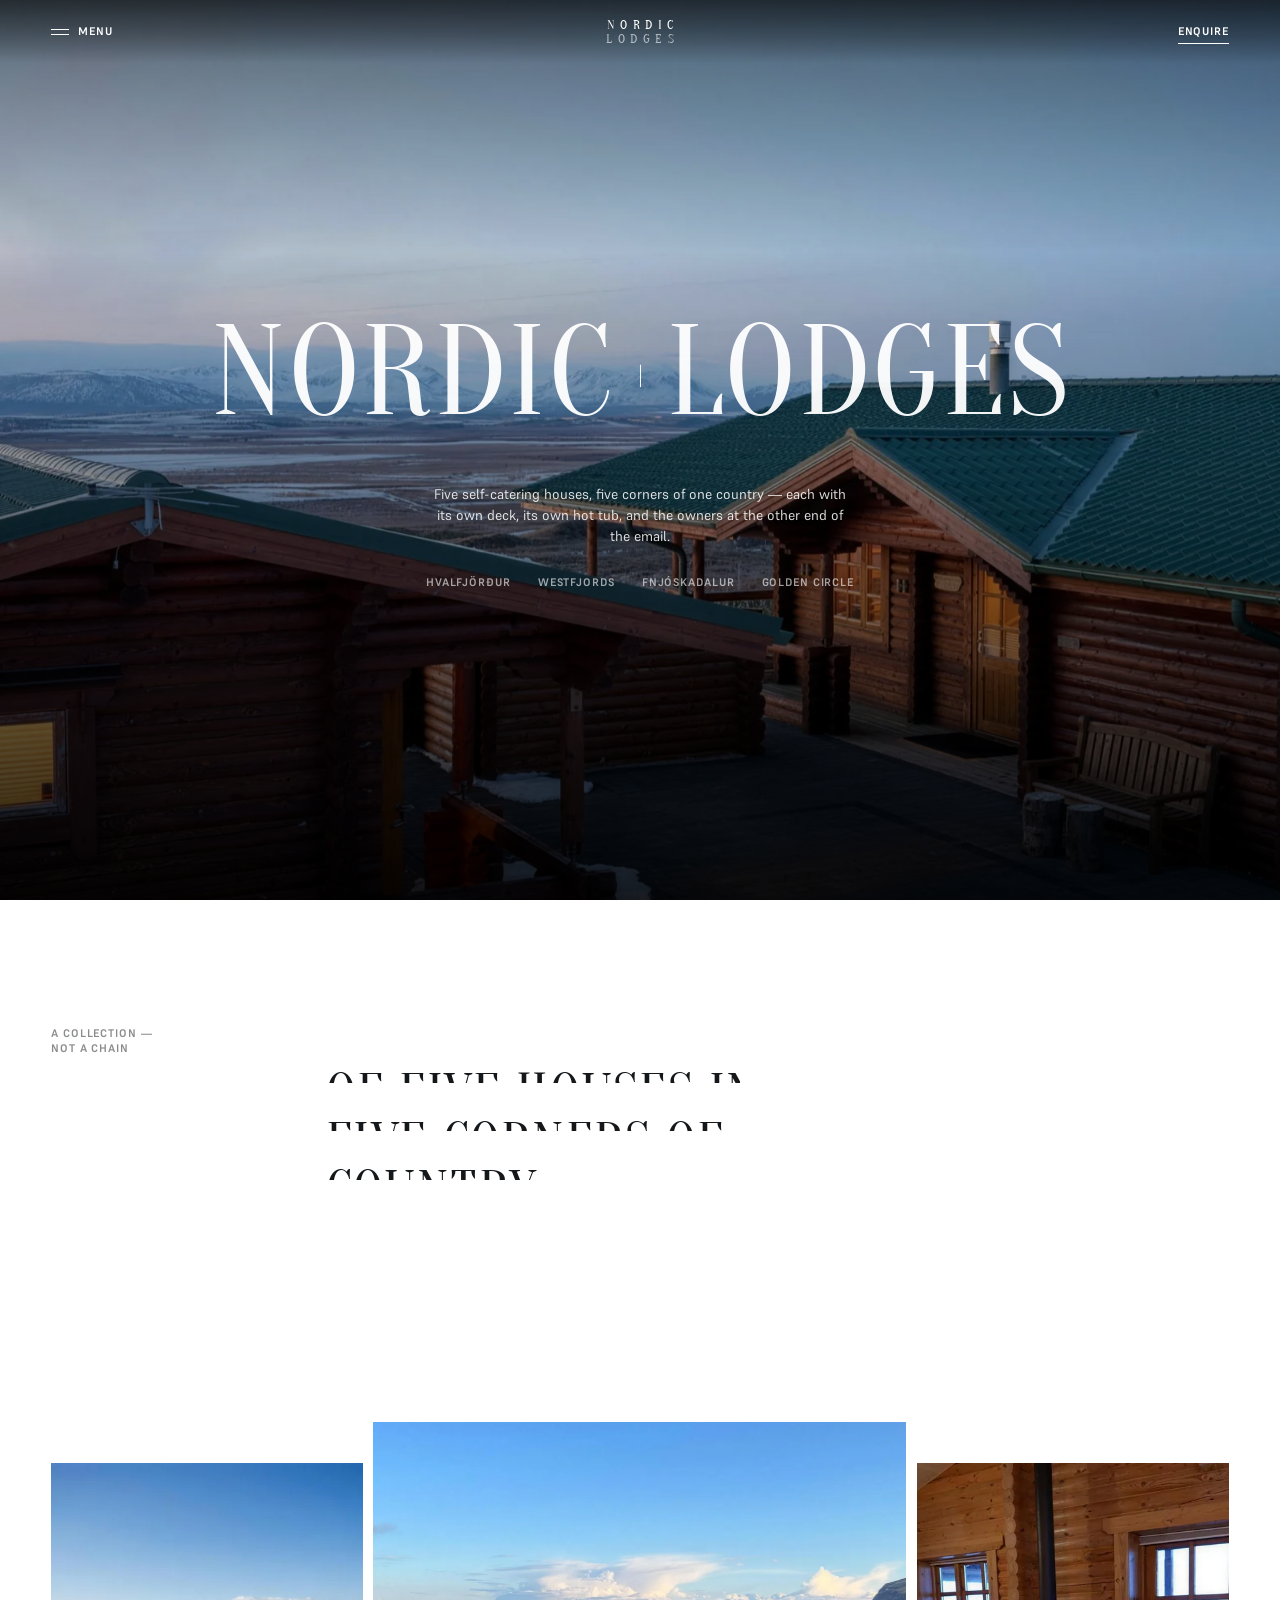
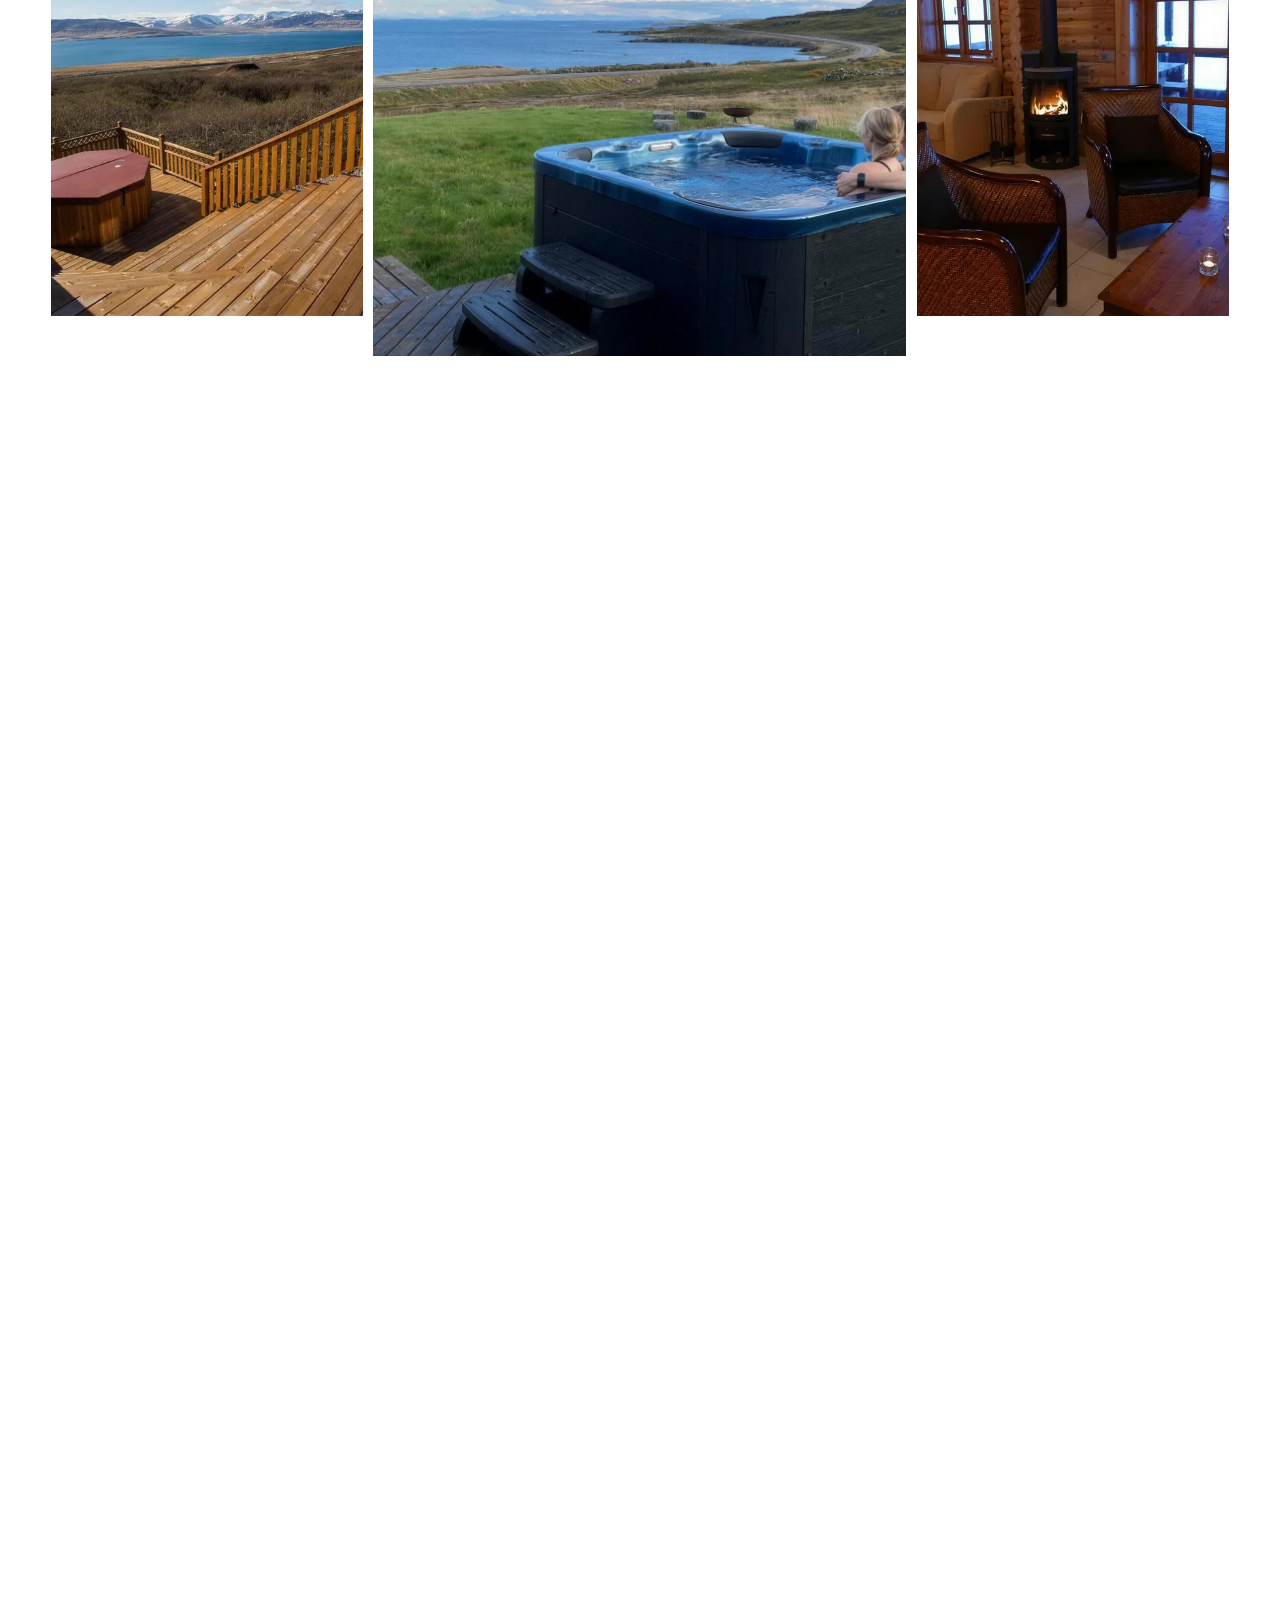
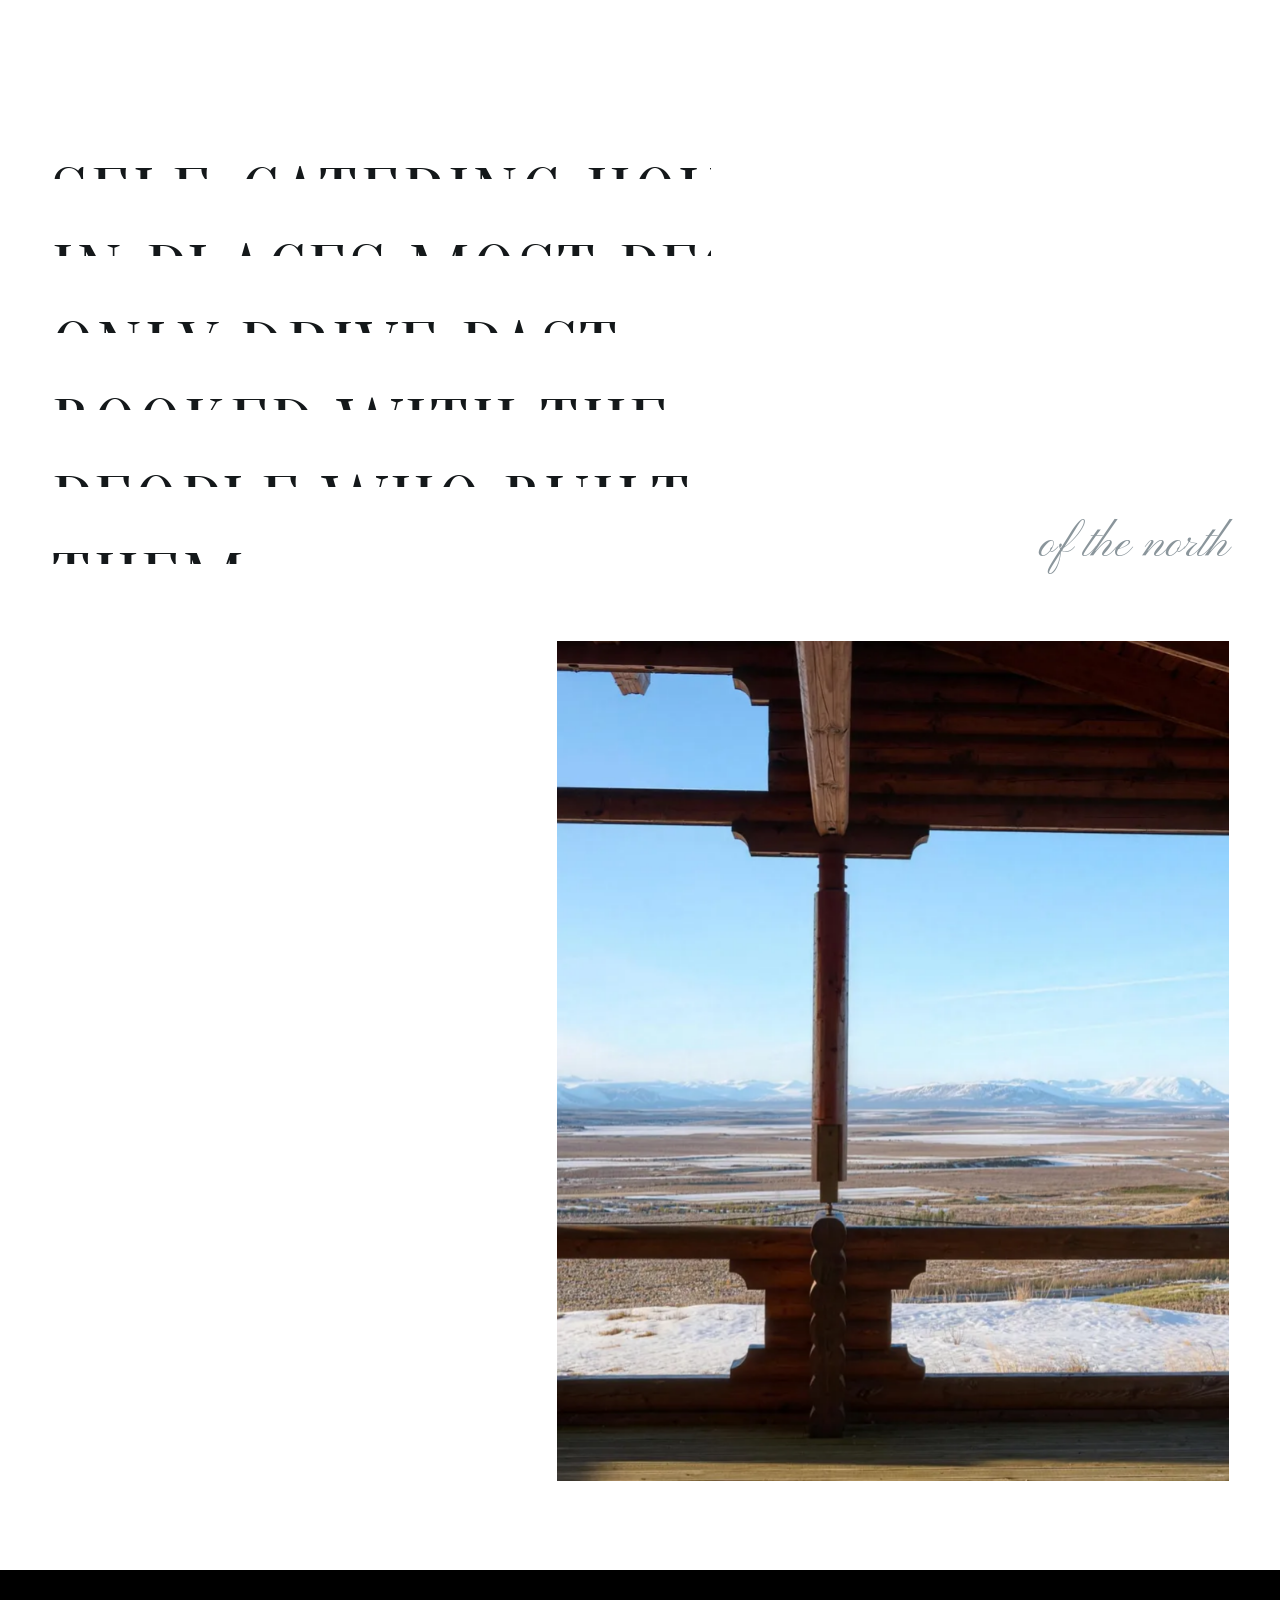
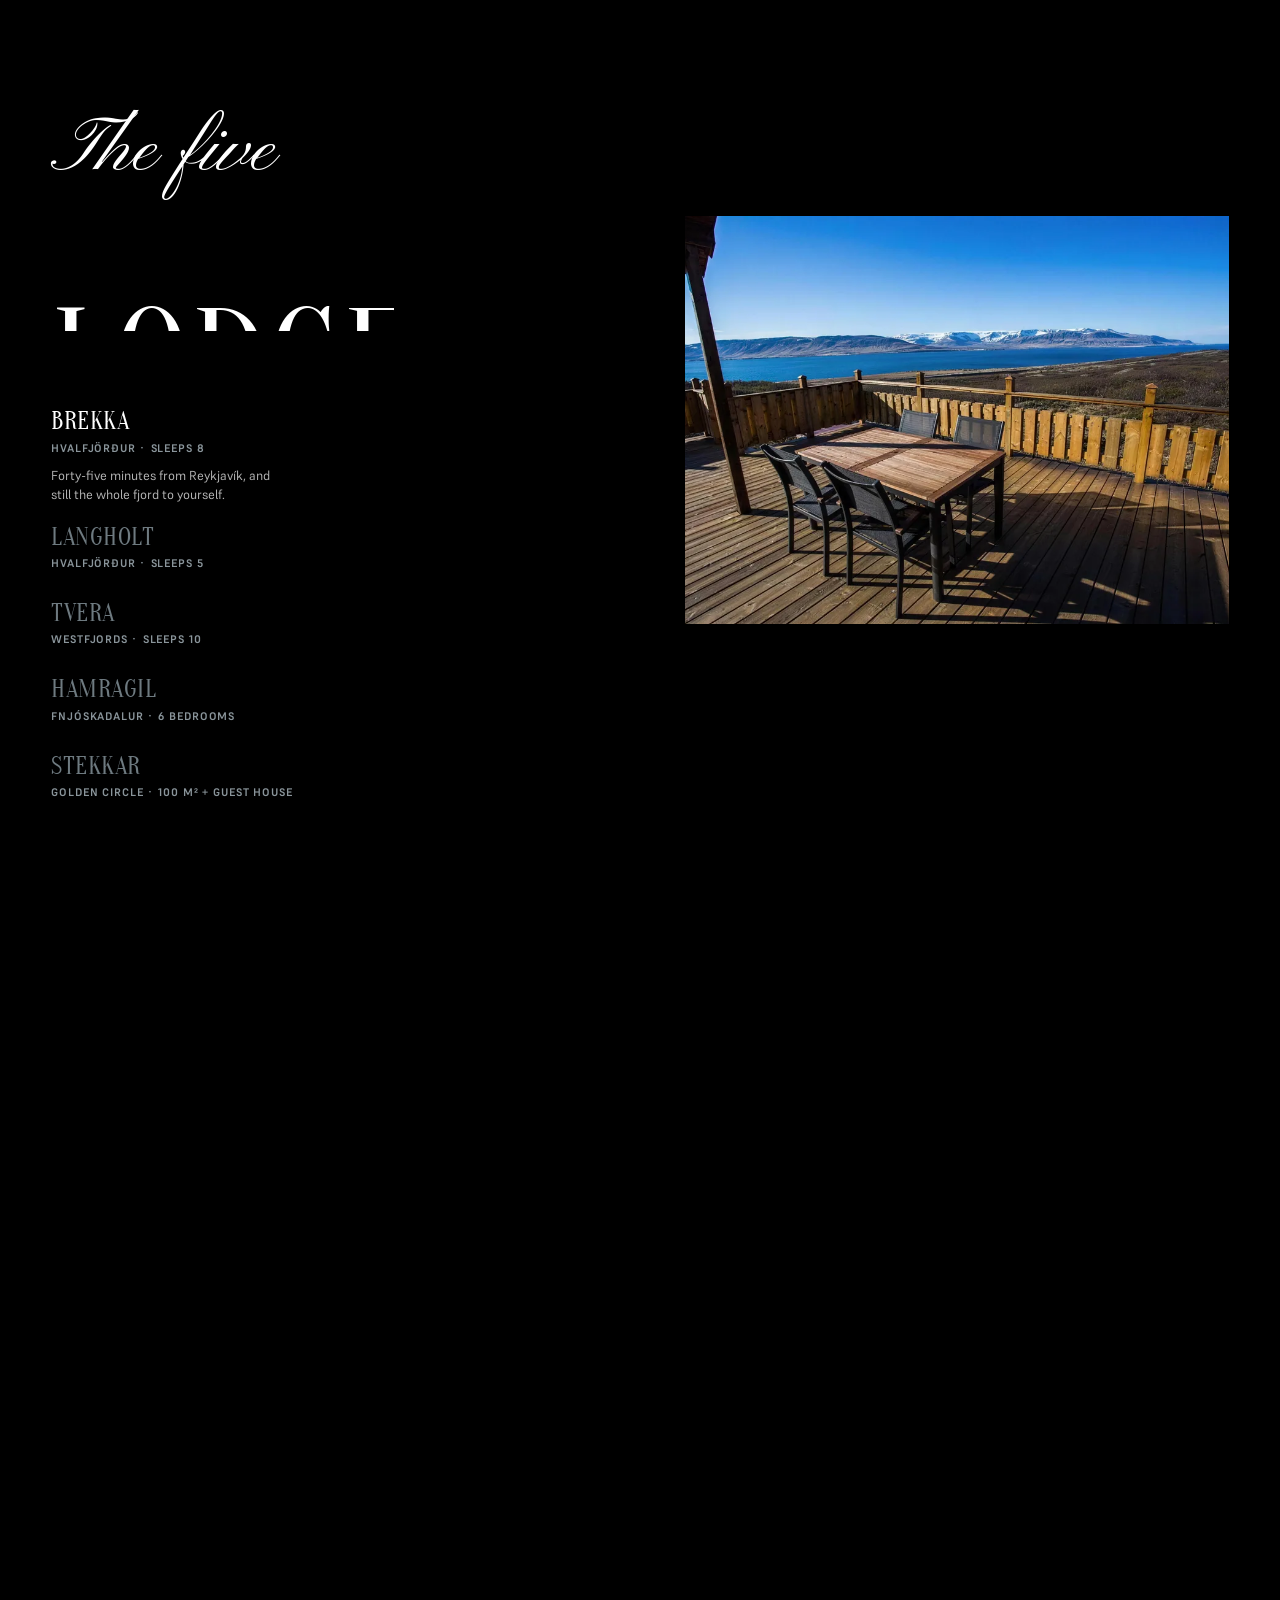
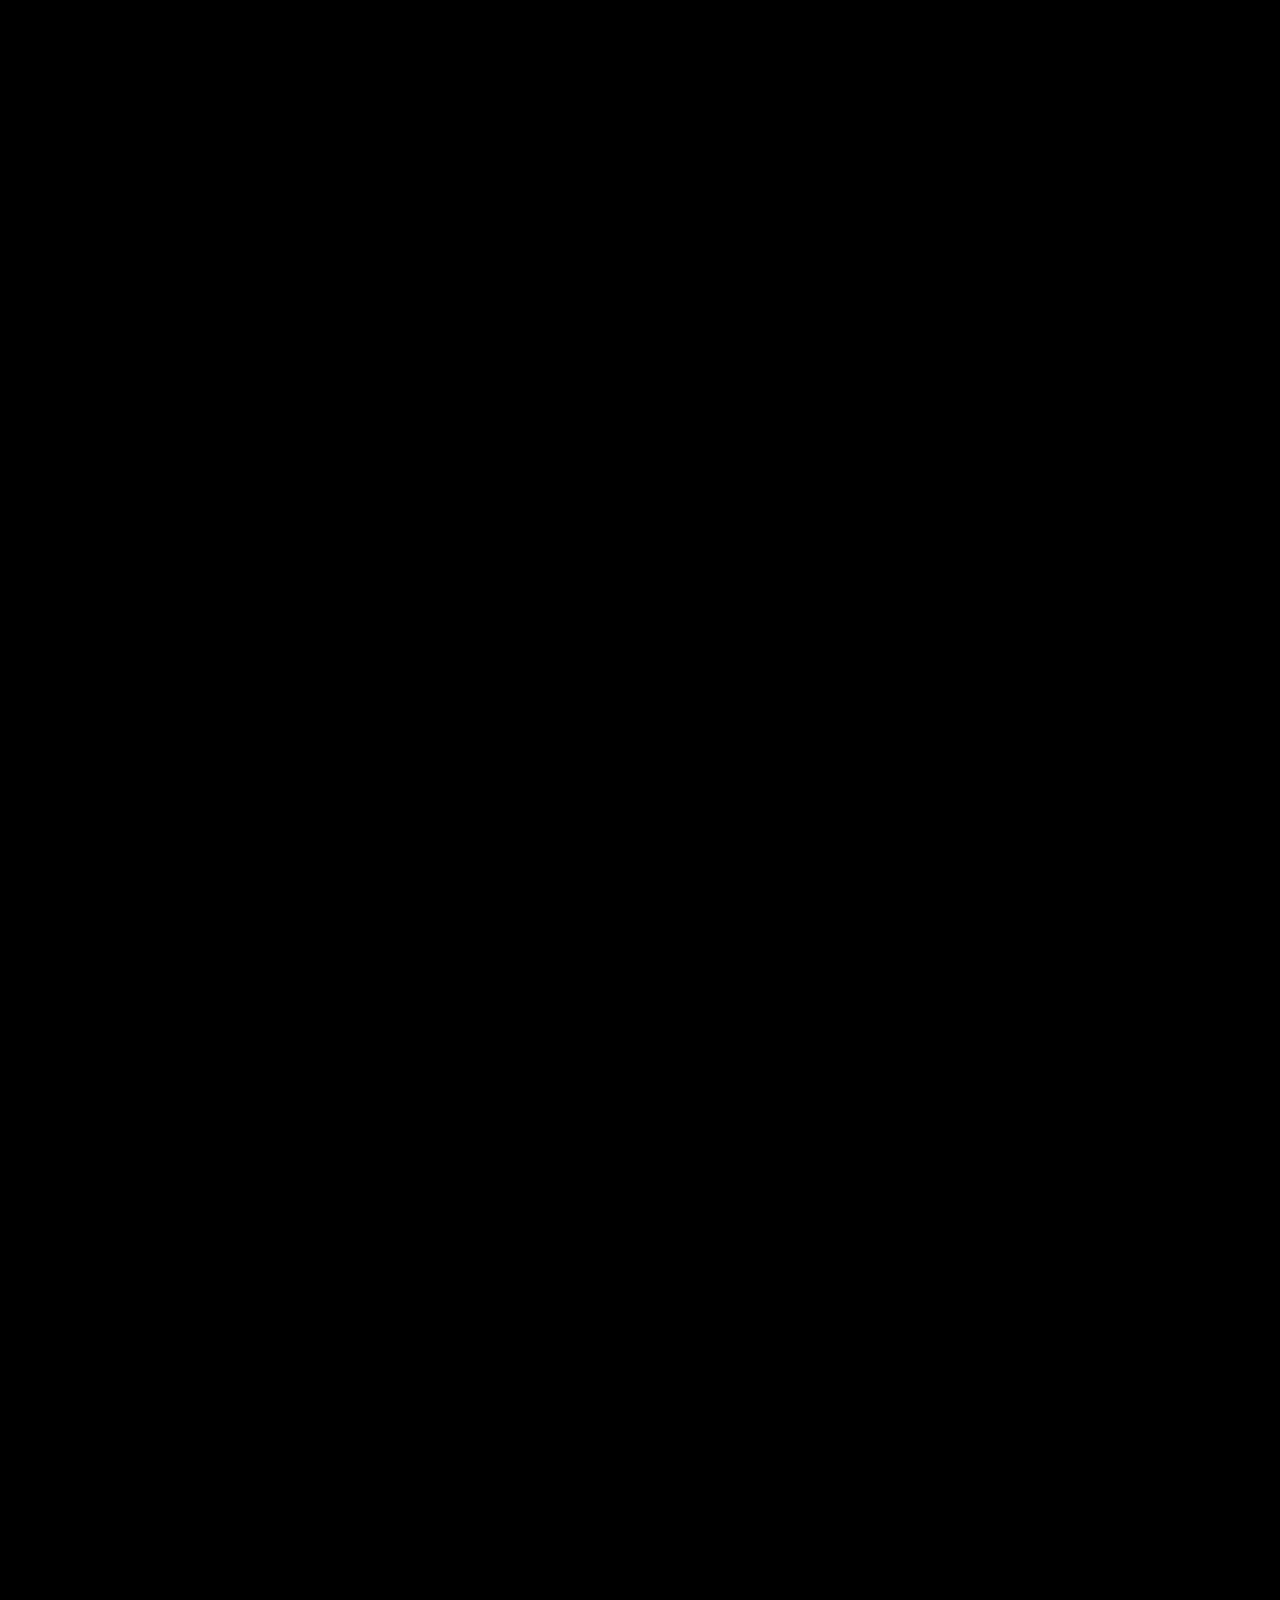
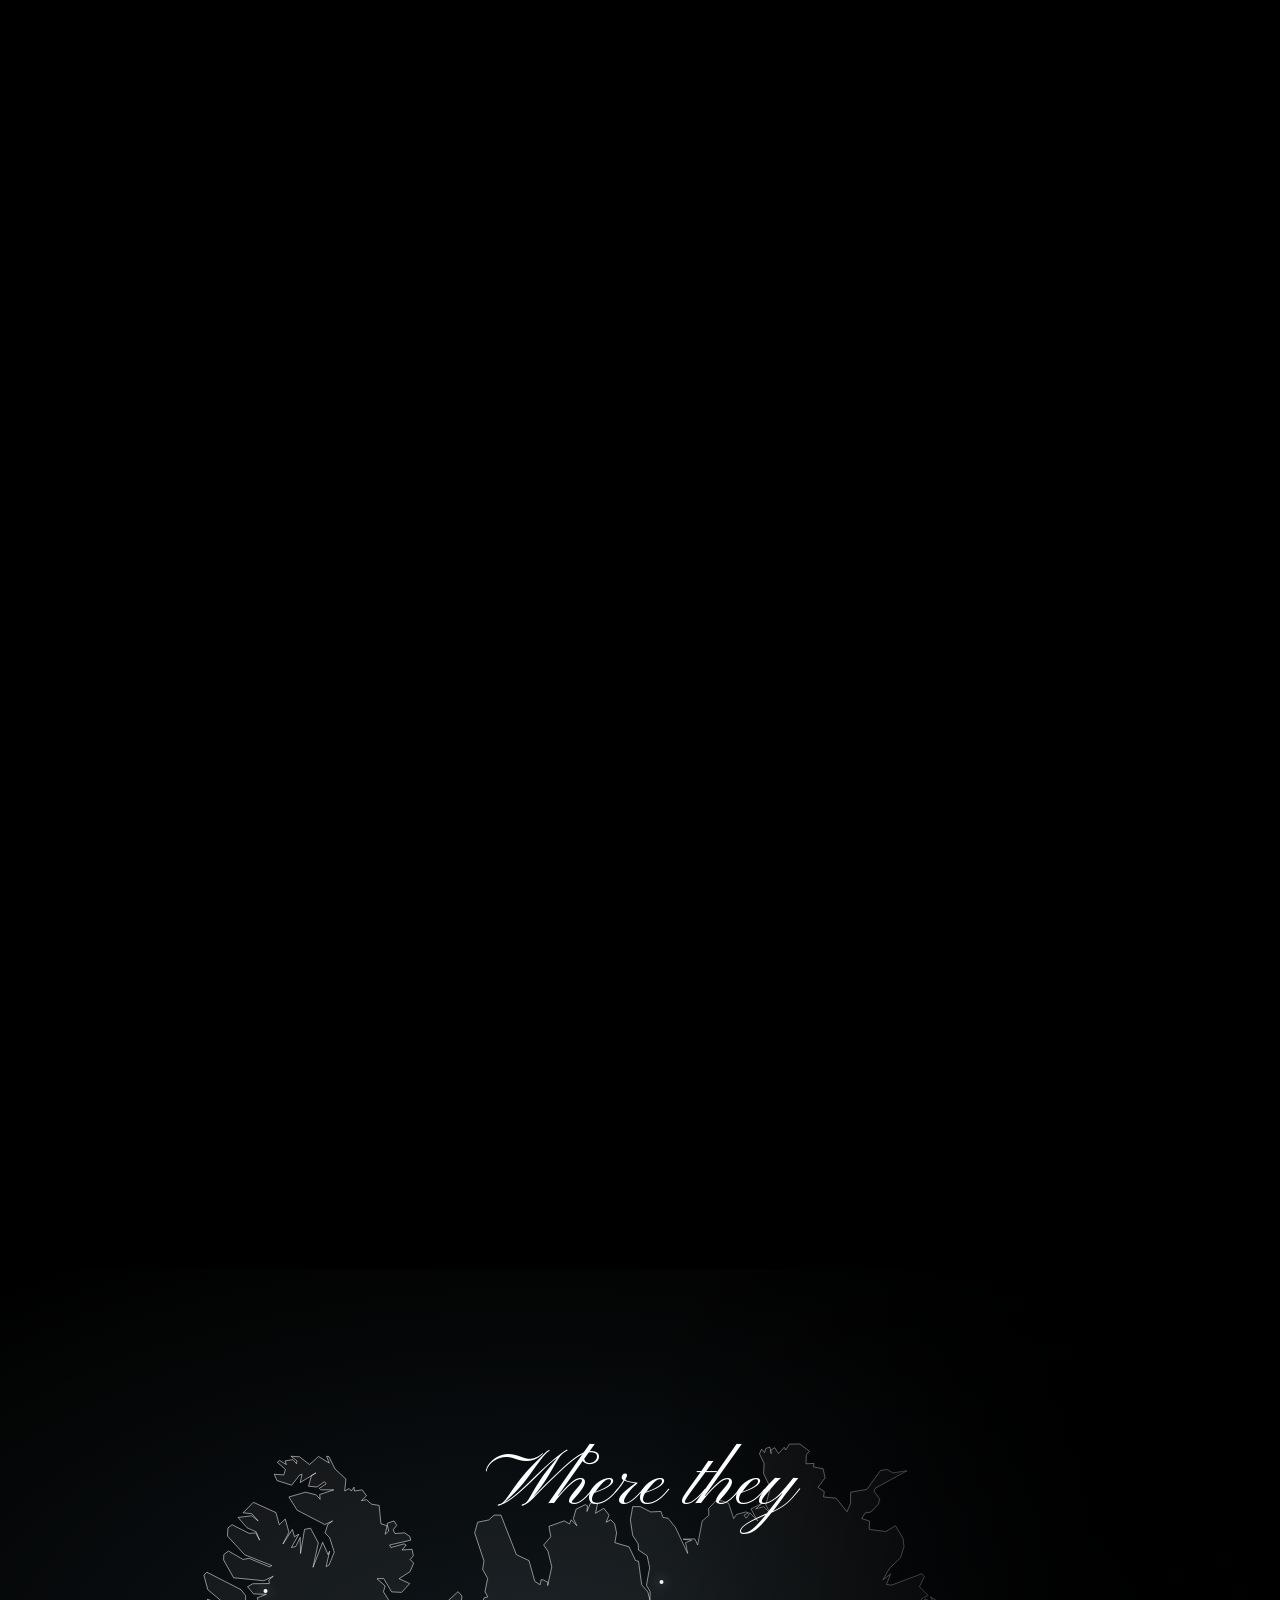
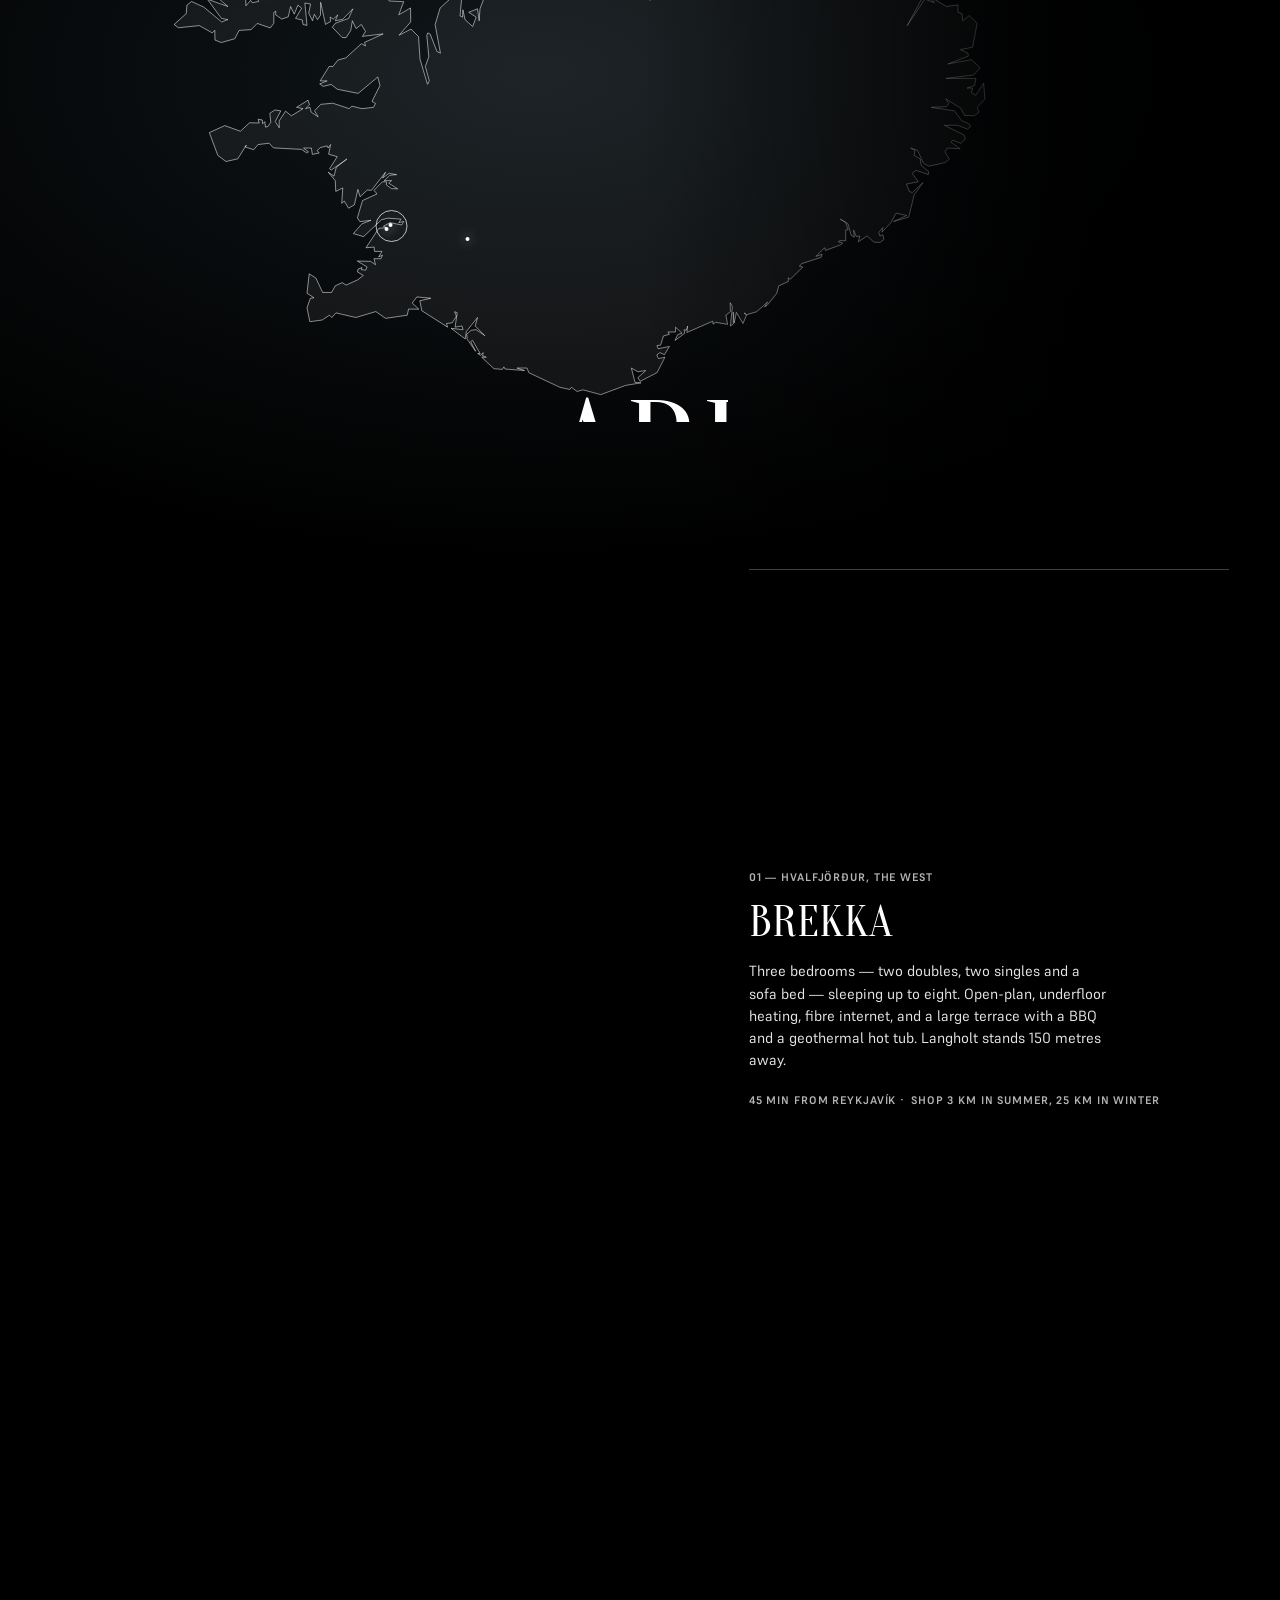
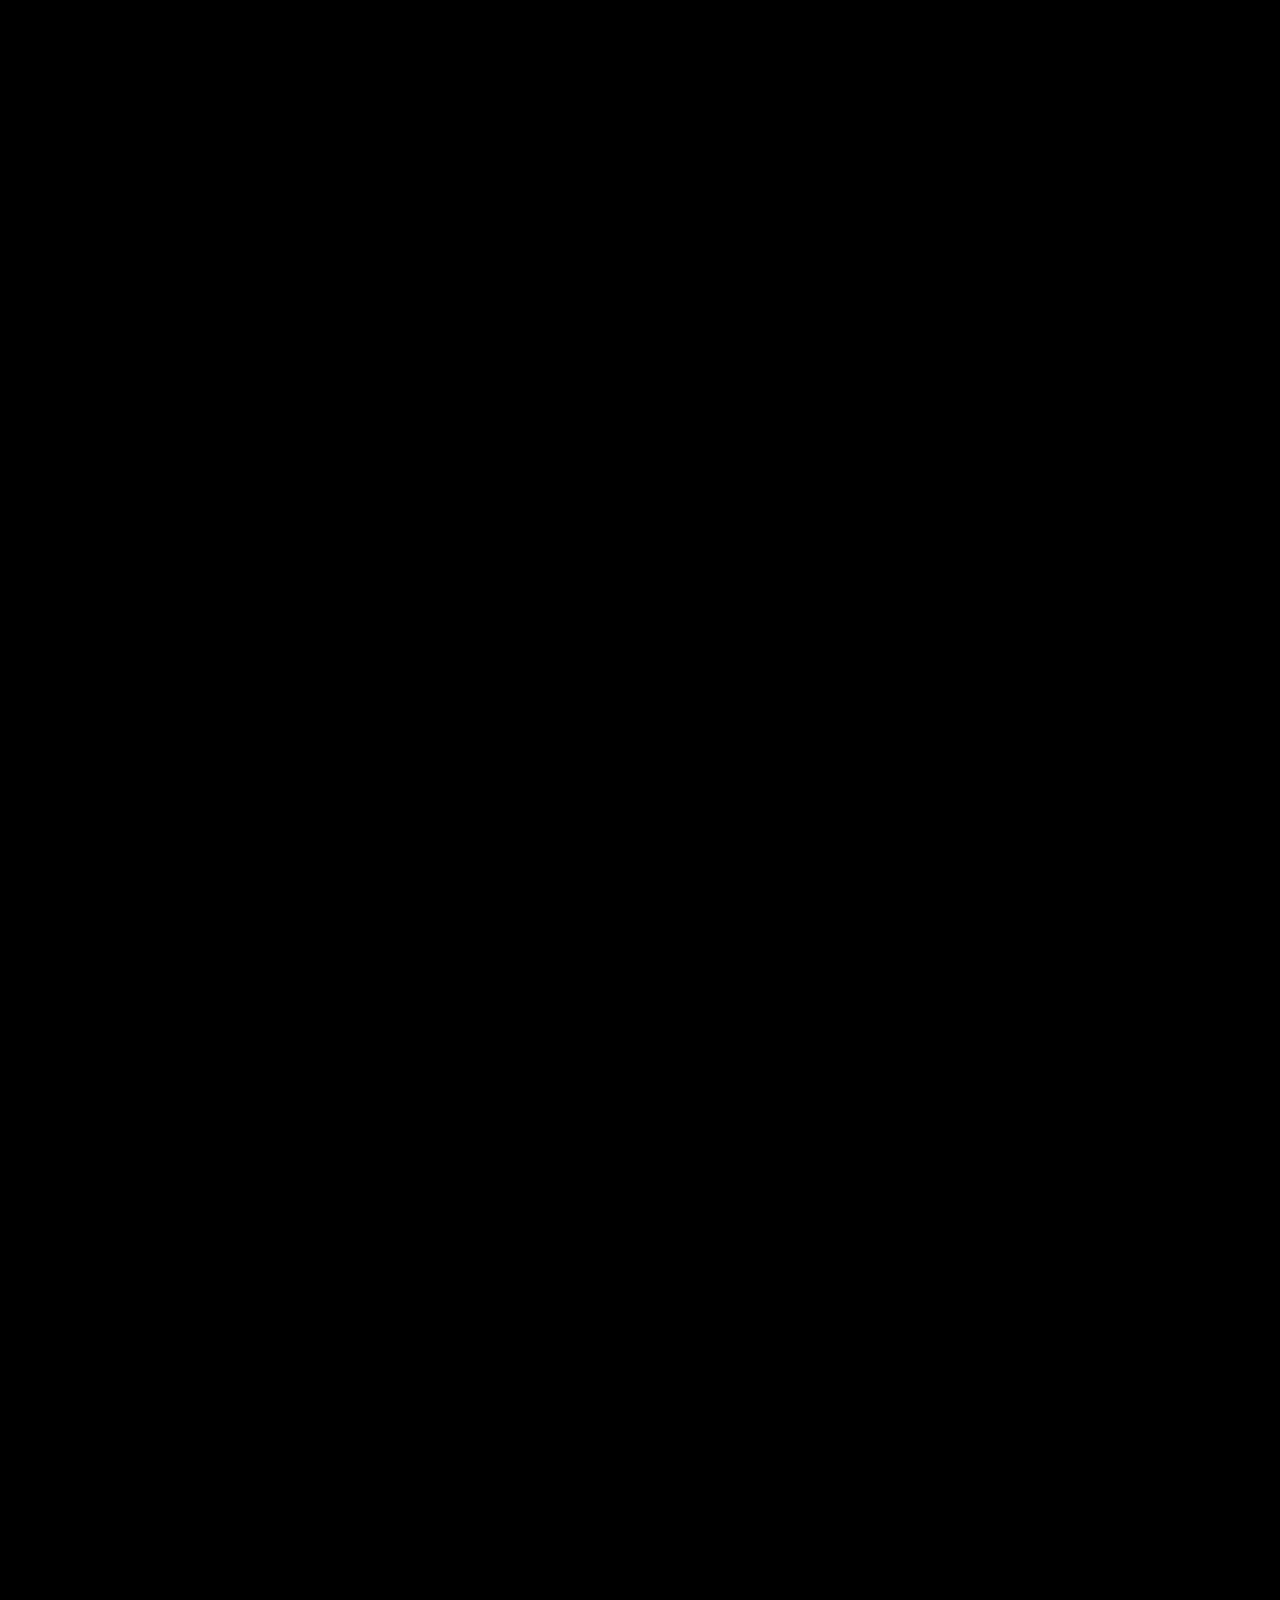
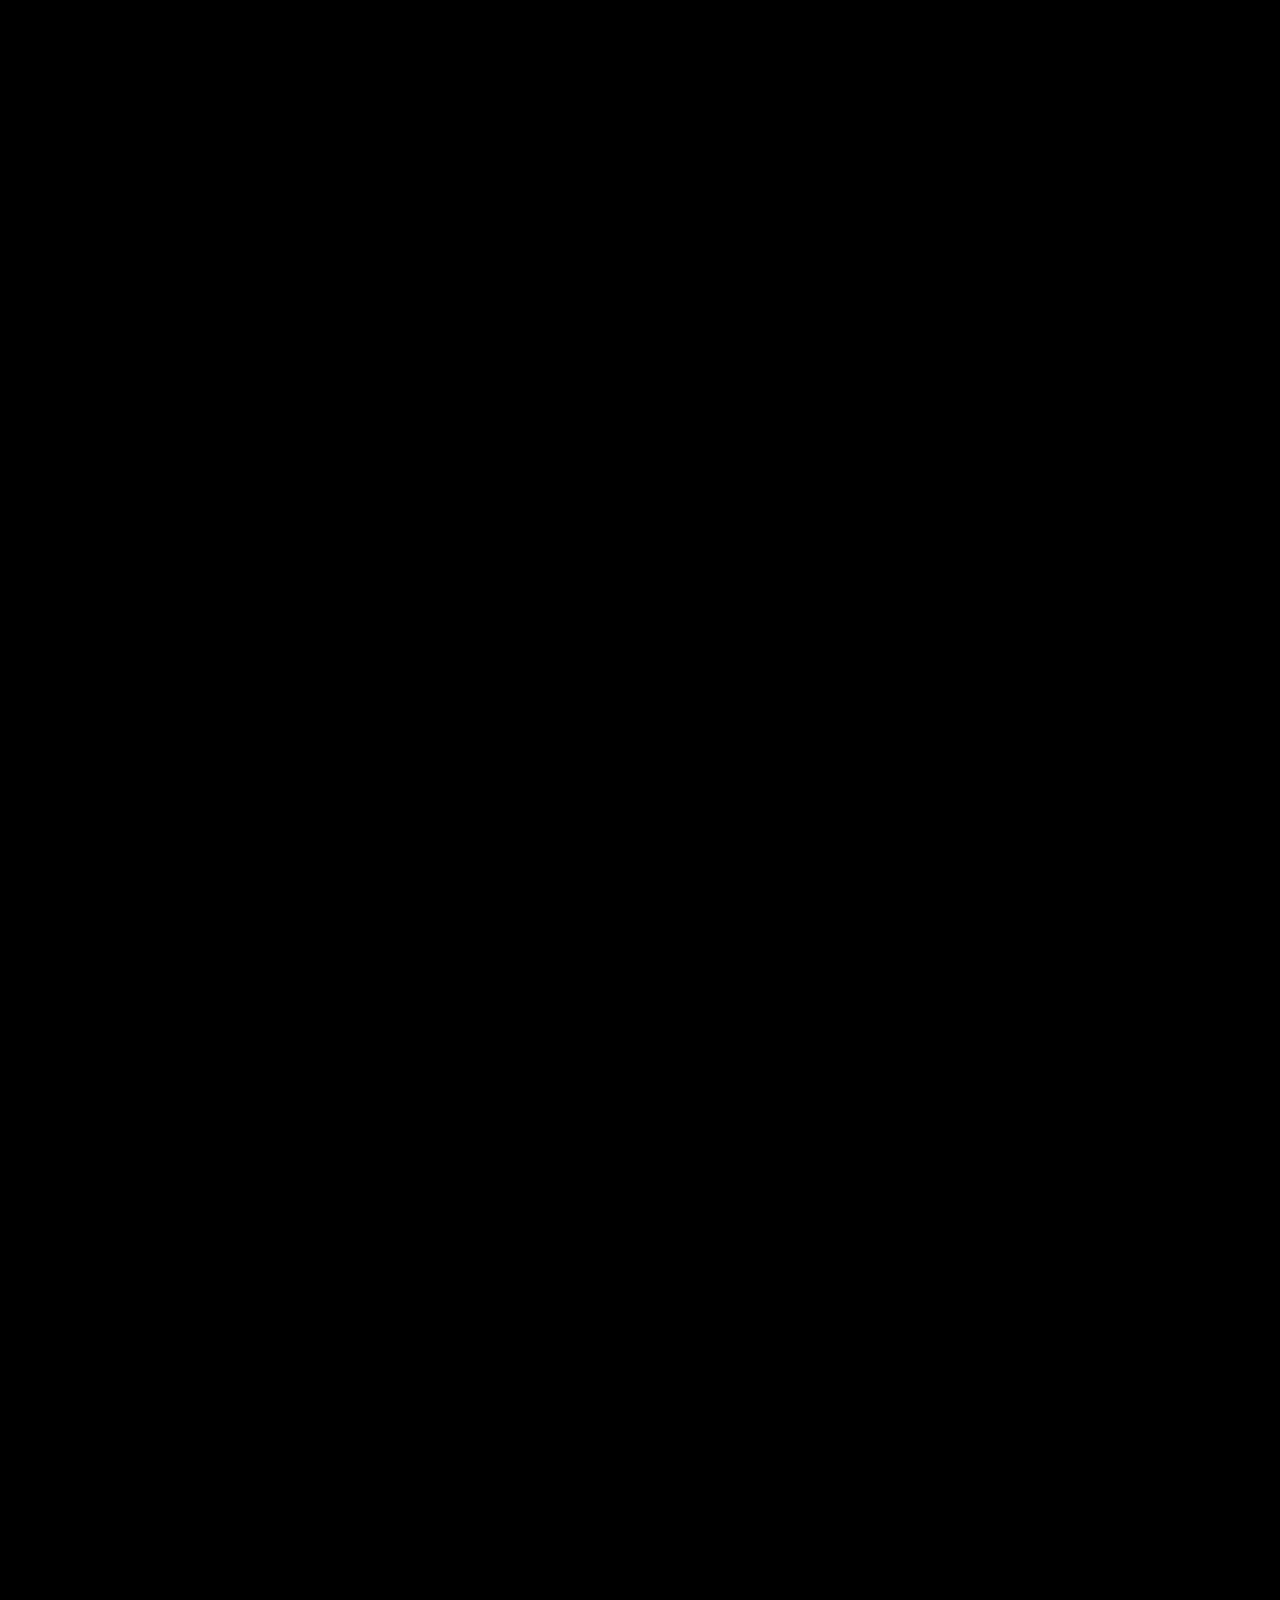
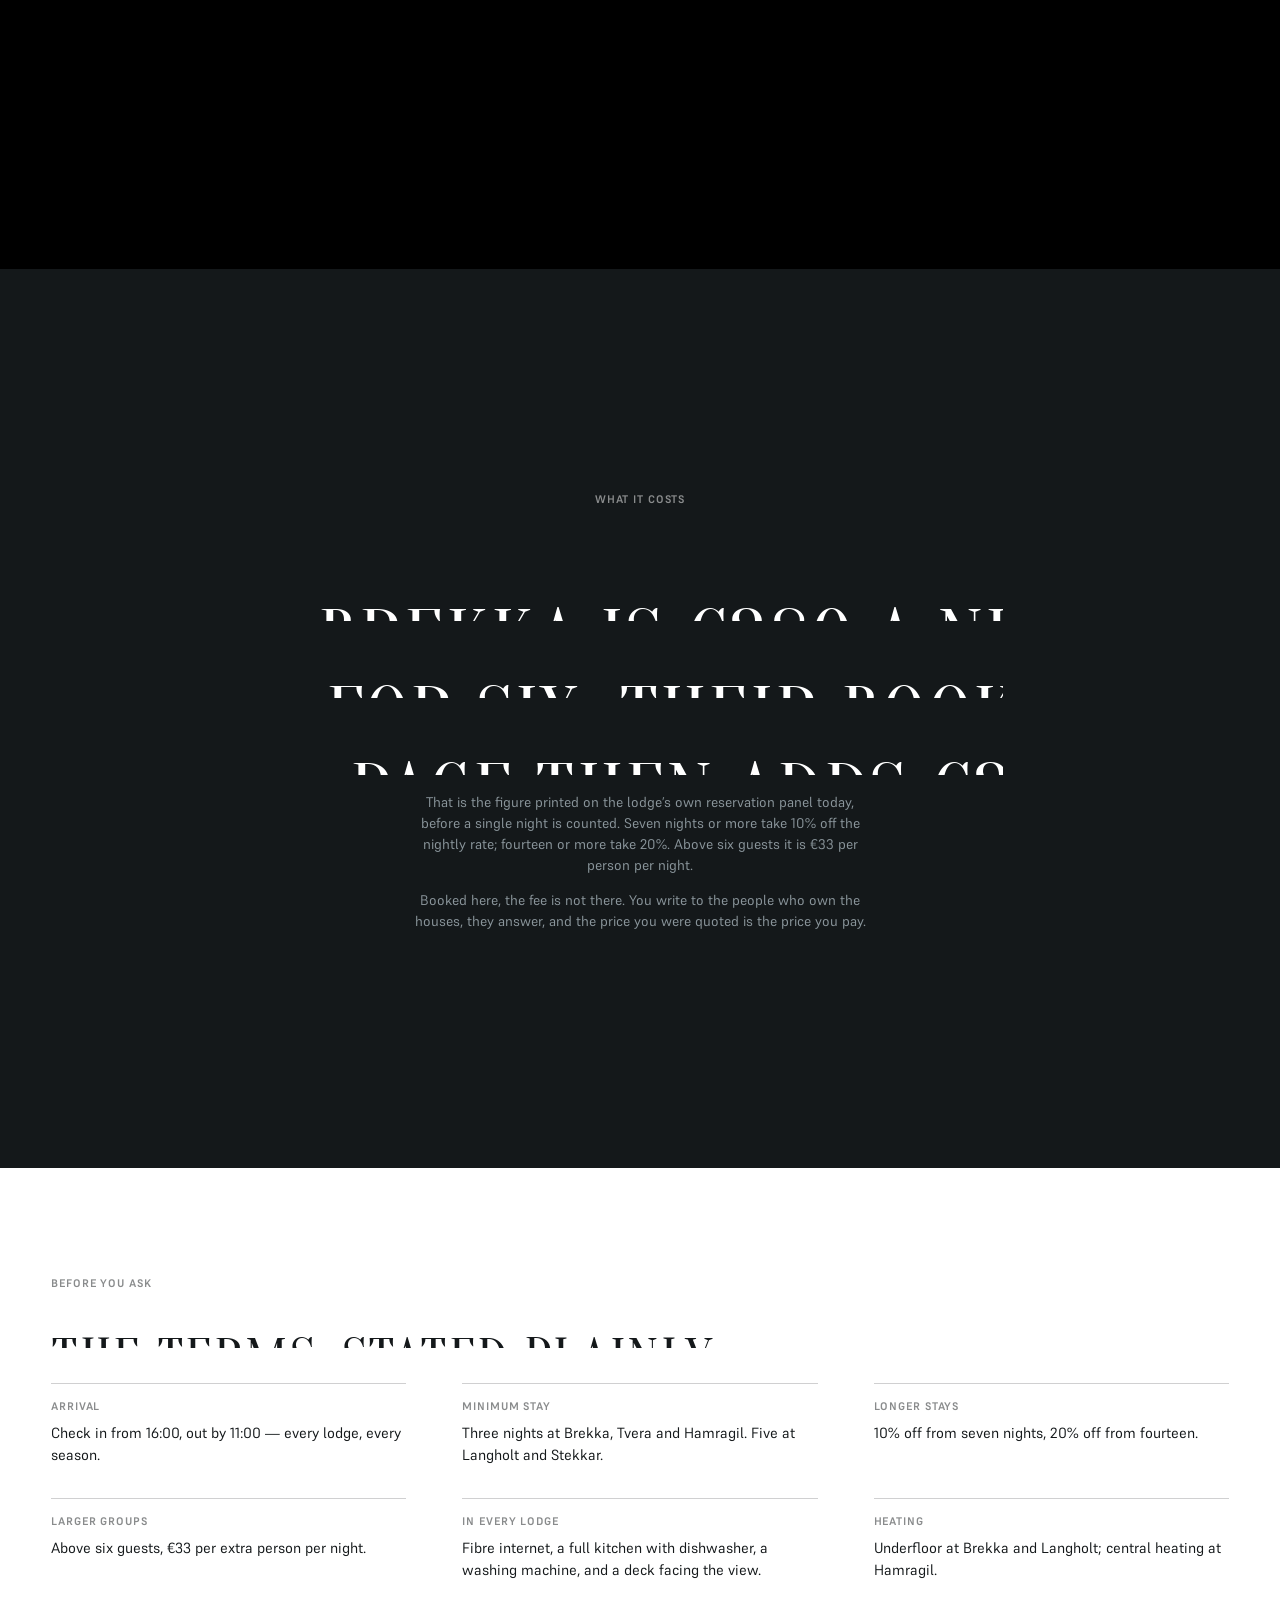
==== index.html @ e68e1ade "Deploy 6b60d11 (noindex preview)" ====
<!DOCTYPE html>
<html lang="en">
<head>
<meta charset="UTF-8">
<meta name="viewport" content="width=device-width, initial-scale=1">
<meta name="robots" content="noindex, nofollow">
<title>Nordic Lodges — Five lodges, five corners of Iceland</title>
<meta name="description" content="Five self-catering lodges across Iceland: Brekka and Langholt on Hvalfjörður, Tvera in the Westfjords, Hamragil in the north, Stekkar in the south. Booked directly with the owners.">
<meta name="theme-color" content="#000000" id="themeColor">
<link rel="preload" href="assets/fonts/Oranienbaum.woff2" as="font" type="font/woff2" crossorigin>
<link rel="preload" href="assets/fonts/Supreme-400.woff2" as="font" type="font/woff2" crossorigin>
<link rel="icon" type="image/png" sizes="32x32" href="assets/img/favicon-32.png">
<link rel="icon" type="image/png" sizes="180x180" href="assets/img/favicon-180.png">
<link rel="apple-touch-icon" href="assets/img/favicon-180.png">
<link rel="icon" href="data:image/svg+xml,%3Csvg xmlns='http://www.w3.org/2000/svg' viewBox='0 0 32 32'%3E%3Crect width='32' height='32' fill='%23000'/%3E%3Ccircle cx='16' cy='16' r='9' fill='none' stroke='%236E7A80' stroke-width='1.2'/%3E%3Ccircle cx='16' cy='16' r='2' fill='%23fff'/%3E%3C/svg%3E">
<link rel="stylesheet" href="styles.css?v=add4a063">
</head>
<body class="ui-dark is-loading">

<a class="skip" href="#main">Skip to content</a>

<!-- The curtain rehearses the signature: a seam draws down the centre while the
     page loads, the screen parts along it, and the seam then lands on the
     wordmark's own rule so the words open out of the very line the page opened
     along. Gated on html.js so no-JS never sees it. -->
<div class="curtain" id="curtain" aria-hidden="true">
  <div class="curtain__half curtain__half--l"></div>
  <div class="curtain__half curtain__half--r"></div>
  <span class="curtain__seam" id="curtainSeam"></span>
  <span class="curtain__place label" id="curtainPlace">Five houses &#183; one country</span>
</div>

<header class="header" id="header">
  <div class="header__row">
    <button class="header__menu label" id="burger" type="button" aria-expanded="false" aria-controls="menu">
      <span class="header__icon"><i></i><i></i></span><span>Menu</span>
    </button>
    <a class="header__logo" href="#top">
      <span class="header__logo-a">NORDIC</span><span class="header__logo-b">LODGES</span>
    </a>
    <a class="btn btn--underline label header__cta" href="#enquire"><span>Enquire</span><i class="btn__underline"></i></a>
  </div>
</header>

<div class="menu" id="menu" hidden>
  <nav class="menu__list" aria-label="Main">
    <a href="#about"><em class="label">01</em><span class="h2">The collection</span></a>
    <a href="#collection"><em class="label">02</em><span class="h2">The five lodges</span></a>
    <a href="#map"><em class="label">03</em><span class="h2">Where they are</span></a>
    <a href="#fee"><em class="label">04</em><span class="h2">What it costs</span></a>
    <a href="#terms"><em class="label">05</em><span class="h2">Terms</span></a>
    <a href="#enquire"><em class="label">06</em><span class="h2">Enquire</span></a>
  </nav>
  <p class="menu__foot label">Fagrabrekka v/ Vatnsenda · IS-203 Kópavogur · +354 897 3015</p>
</div>

<main id="main">

  <!-- ═══ 0 · HERO — the wordmark opens out of the seam the curtain drew ═══ -->
  <section class="section section--full-height ui-dark ui-background-alt sticky sticky--under-next" id="top">
    <div class="sticky__layer sticky__layer--sticky hero" data-hero-out>
      <figure class="hero__media">
        <picture><source media="(max-width: 860px)" srcset="assets/img/hero-dusk-p.webp"><img id="heroImg" src="assets/img/hero-dusk-md.webp" srcset="assets/img/hero-dusk-sm.webp 1000w, assets/img/hero-dusk-md.webp 2000w, assets/img/hero-dusk.webp 3400w" sizes="(max-width: 860px) 800px, 1620px" alt="Stekkar at dusk, its windows lit, the Golden Circle plain behind it" fetchpriority="high"></picture>
        <span class="hero__scrim" aria-hidden="true"></span>
      </figure>
      <div class="hero__type">
        <h1 class="wm" id="wm">
          <span class="wm__row">
            <span class="wm__word wm__word--l" id="wmL">Nordic</span><span class="wm__rule" id="wmRule" aria-hidden="true"></span><span class="wm__word wm__word--r" id="wmR">Lodges</span>
          </span>
        </h1>
        <p class="hero__sub">Five self-catering houses, five corners of one country &#8212; each with its own deck, its own hot tub, and the owners at the other end of the email.</p>
        <p class="hero__meta label"><span>Hvalfj&#246;r&#240;ur</span><span>Westfjords</span><span>Fnj&#243;skadalur</span><span>Golden Circle</span></p>
      </div>
    </div>
  </section>

  <!-- ═══ 1 · ABOUT — white band, pinned 3-up that opens ═══ -->
  <section class="section ui-light ui-background" id="about">
    <div class="wrap about__head">
      <p class="label" data-reveal="text" data-delay="250">A collection —<br>not a chain</p>
      <h2 class="h2 about__h" data-reveal="title">Of five houses in five corners of one country</h2>
    </div>

    <div class="about__stage" id="tripleStage">
      <div class="about__pin">
        <div class="triple" id="triple">
          <figure class="triple__side" data-img-wrap><img src="assets/img/langholt-tub-sm.webp" srcset="assets/img/langholt-tub-sm.webp 1000w, assets/img/langholt-tub-md.webp 1400w, assets/img/langholt-tub.webp 1800w" sizes="(max-width: 860px) 620px, 690px" alt="The barrel hot tub on the deck at Langholt" loading="lazy"></figure>
          <figure class="triple__mid" data-img-wrap><img src="assets/img/tvera-tub-md.webp" srcset="assets/img/tvera-tub-sm.webp 1000w, assets/img/tvera-tub-md.webp 2000w, assets/img/tvera-tub.webp 3400w" sizes="(max-width: 860px) 620px, 1340px" alt="The hot tub on the deck at Tvera, the bay below" loading="lazy"></figure>
          <figure class="triple__side" data-img-wrap><img src="assets/img/stekkar-lounge-sm.webp" srcset="assets/img/stekkar-lounge-sm.webp 1000w, assets/img/stekkar-lounge-md.webp 1400w, assets/img/stekkar-lounge.webp 1800w" sizes="(max-width: 860px) 620px, 690px" alt="The lounge and wood stove at Stekkar" loading="lazy"></figure>
        </div>
      </div>
    </div>

    <div class="wrap about__close">
      <p class="h1" data-reveal="title">Self-catering houses in places most people only drive past. Booked with the people who built them.</p>
      <p class="subtitle subtitle--sm about__script" data-reveal="subtitle">of the north</p>
    </div>
    <div class="wrap">
      <figure class="about__fig" data-img-wrap data-reveal="img">
        <img data-img src="assets/img/stekkar-veranda-md.webp" srcset="assets/img/stekkar-veranda-sm.webp 1100w, assets/img/stekkar-veranda-md.webp 2000w, assets/img/stekkar-veranda.webp 3400w" sizes="(max-width: 860px) 640px, 1610px" alt="The veranda doors open at Stekkar, the winter plain beyond" loading="lazy">
      </figure>
    </div>
  </section>

  <!-- ═══ 3 · THE FIVE — pinned stage, names cycle ═══ -->
  <section class="section ui-dark ui-background-alt stage" id="collection">
    <div class="stage__pin">
      <div class="stage__plates">
        <figure class="stage__plate is-on"><img src="assets/img/brekka-deck-sm.webp" srcset="assets/img/brekka-deck-sm.webp 1000w, assets/img/brekka-deck-md.webp 1400w, assets/img/brekka-deck.webp 1800w" sizes="(max-width: 860px) 360px, 620px" alt="The terrace table at Brekka, looking across Hvalfjörður to the snow line" loading="lazy"></figure>
        <figure class="stage__plate"><img src="assets/img/langholt-exterior-sm.webp" srcset="assets/img/langholt-exterior-sm.webp 1000w, assets/img/langholt-exterior-md.webp 1400w, assets/img/langholt-exterior.webp 1800w" sizes="(max-width: 860px) 360px, 620px" alt="Langholt on its slope, the fjord below" loading="lazy"></figure>
        <figure class="stage__plate"><img src="assets/img/tvera-tub.webp" srcset="assets/img/tvera-tub-sm.webp 1000w, assets/img/tvera-tub-md.webp 2000w, assets/img/tvera-tub.webp 3400w" sizes="(max-width: 860px) 330px, 620px" alt="The hot tub on the deck at Tvera, the bay below" loading="lazy"></figure>
        <figure class="stage__plate"><img src="assets/img/hamragil-lodge-sm.webp" srcset="assets/img/hamragil-lodge-sm.webp 1000w, assets/img/hamragil-lodge-md.webp 1400w, assets/img/hamragil-lodge.webp 1800w" sizes="(max-width: 860px) 360px, 620px" alt="Hamragil and its deck in Fnjóskadalur" loading="lazy"></figure>
        <figure class="stage__plate"><img src="assets/img/stekkar-snow.webp" srcset="assets/img/stekkar-snow-sm.webp 1000w, assets/img/stekkar-snow-md.webp 1400w, assets/img/stekkar-snow.webp 2000w" sizes="(max-width: 860px) 380px, 650px" alt="Stekkar and its guest house in winter" loading="lazy"></figure>
      </div>
      <div class="stage__type">
        <p class="subtitle" data-reveal="subtitle">The five</p>
        <h2 class="h0" data-reveal="title">Lodges</h2>
      </div>
      <ul class="stage__names" id="stageNames">
        <li class="is-on"><span class="h3">Brekka</span><span class="label">Hvalfj&#246;r&#240;ur &#183; sleeps 8</span><span class="stage__why">Forty-five minutes from Reykjav&#237;k, and still the whole fjord to yourself.</span></li>
        <li><span class="h3">Langholt</span><span class="label">Hvalfj&#246;r&#240;ur &#183; sleeps 5</span><span class="stage__why">Hillside above the Atlantic, the S&#250;lur range across the water.</span></li>
        <li><span class="h3">Tvera</span><span class="label">Westfjords &#183; sleeps 10</span><span class="stage__why">Mountains on three sides, the sea on the fourth, a geothermal pool at the shore.</span></li>
        <li><span class="h3">Hamragil</span><span class="label">Fnj&#243;skadalur &#183; 6 bedrooms</span><span class="stage__why">The north, where the winter lights are most dependable. Go&#240;afoss fifteen minutes on.</span></li>
        <li><span class="h3">Stekkar</span><span class="label">Golden Circle &#183; 100 m&#178; + guest house</span><span class="stage__why">In the middle of Geysir, Gullfoss and &#222;ingvellir, with the plain to yourself at night.</span></li>
      </ul>
    </div>
  </section>

  <!-- ═══ 4 · WHERE THEY ARE — Sobha's locations chapter ═══ -->
  <section class="section ui-dark ui-background-alt loc" id="map">
    <div class="loc__maplayer">
      <div class="loc__map" id="locMap">
        <div class="loc__plot">
          <svg viewBox="0 0 520 400" class="loc__svg" aria-hidden="true">
            <path class="loc__coast" d="M457.1 50.4 L438.2 60.8 L437.2 62.6 L440.7 67.5 L439.9 70.5 L435.3 75.3 L431.9 75.8 L429.9 79.2 L434.5 80.7 L434.4 85.7 L444.3 87.0 L450.2 83.5 L454.7 91.2 L455.3 95.9 L453.3 102.7 L446.6 109.1 L442.6 116.1 L447.2 112.5 L444.7 118.9 L447.9 119.2 L466.0 112.4 L467.5 113.9 L464.6 120.3 L469.9 125.5 L466.2 127.2 L457.2 143.6 L467.9 127.6 L473.5 129.8 L471.1 126.3 L480.8 132.1 L487.7 131.1 L487.8 135.6 L490.2 136.4 L490.6 140.7 L494.6 137.6 L499.3 142.2 L496.6 156.6 L489.3 158.1 L493.8 160.2 L494.0 162.0 L481.7 166.7 L495.8 164.1 L501.1 168.9 L497.3 173.3 L480.5 175.4 L498.5 175.4 L497.8 179.7 L493.2 181.2 L496.6 181.2 L495.9 184.1 L498.5 185.5 L503.2 178.3 L504.0 187.9 L499.3 192.8 L500.4 195.7 L497.6 197.9 L491.7 197.6 L489.5 193.4 L480.5 187.7 L482.3 190.6 L480.7 192.4 L471.7 192.8 L485.6 194.9 L489.9 200.7 L494.5 202.9 L495.4 204.4 L493.5 205.9 L487.5 203.6 L479.6 203.6 L491.4 209.4 L492.3 211.9 L489.4 214.5 L484.8 212.6 L483.5 213.8 L489.1 217.7 L481.4 217.3 L479.9 219.6 L482.6 223.9 L479.9 226.1 L470.1 228.2 L467.0 226.4 L463.4 218.7 L459.3 217.3 L461.9 218.6 L461.4 221.7 L465.1 223.9 L465.6 227.6 L470.1 231.4 L469.9 233.3 L462.5 230.7 L460.2 232.5 L463.9 237.6 L456.7 239.0 L458.5 243.4 L460.3 244.1 L466.7 238.1 L461.4 245.6 L458.1 258.9 L449.0 261.5 L456.9 257.9 L450.5 256.5 L447.4 262.2 L442.0 268.0 L442.6 265.1 L440.1 268.0 L440.8 270.2 L442.6 269.4 L443.2 272.3 L440.9 274.1 L437.1 273.9 L433.1 270.2 L427.8 273.7 L428.7 270.2 L426.6 270.6 L425.0 266.7 L425.4 270.9 L423.5 269.9 L421.6 263.0 L416.9 260.1 L420.1 261.8 L421.7 266.5 L420.2 266.5 L420.2 273.1 L416.7 273.0 L415.7 273.7 L418.4 274.5 L417.3 275.5 L408.1 278.9 L407.5 277.3 L402.3 282.5 L406.0 281.2 L405.4 283.1 L393.9 286.8 L392.3 288.3 L394.4 288.9 L386.9 296.2 L385.6 295.4 L385.7 297.6 L379.9 300.2 L378.7 304.8 L372.8 312.1 L371.4 312.9 L373.2 310.0 L366.6 315.8 L360.6 317.6 L359.0 316.5 L360.5 317.9 L358.4 322.9 L354.4 316.2 L353.1 322.6 L352.5 316.1 L352.6 323.1 L350.8 324.4 L352.0 312.8 L350.7 310.4 L350.8 315.8 L348.1 317.9 L349.1 323.4 L342.0 322.2 L340.4 323.3 L340.2 321.5 L324.6 328.3 L325.1 324.4 L324.2 327.0 L322.9 326.6 L323.3 328.8 L317.5 333.1 L319.1 329.5 L321.7 328.8 L317.8 325.1 L317.8 328.0 L313.2 328.0 L314.1 329.4 L310.5 330.4 L308.8 335.9 L306.6 336.2 L307.3 338.1 L314.1 336.7 L311.1 341.7 L308.4 340.4 L306.5 341.8 L307.5 344.0 L311.4 343.2 L306.7 352.4 L296.5 357.7 L295.1 355.5 L299.9 351.2 L295.1 351.9 L291.2 349.7 L293.4 358.3 L297.0 358.6 L287.6 360.2 L272.8 365.7 L262.1 362.8 L258.5 363.8 L255.1 361.3 L254.2 362.6 L248.2 361.3 L229.5 352.5 L228.4 349.7 L222.4 349.7 L226.9 351.2 L215.2 350.3 L214.5 349.0 L213.6 350.5 L208.5 350.1 L201.1 343.2 L203.9 343.2 L201.7 342.5 L202.0 340.4 L200.5 342.1 L198.7 341.0 L200.2 341.0 L195.6 333.0 L194.5 333.8 L197.5 339.6 L192.4 332.4 L192.1 329.4 L194.7 327.0 L197.7 326.6 L203.0 330.2 L197.2 324.4 L198.6 319.3 L191.9 327.7 L191.2 332.2 L182.7 325.8 L189.9 326.6 L189.3 324.4 L185.1 325.1 L186.4 316.4 L184.8 315.8 L185.9 318.5 L183.4 322.5 L179.9 322.9 L180.6 325.1 L165.1 315.2 L163.9 309.2 L170.5 307.7 L162.1 306.9 L159.3 310.6 L163.3 314.3 L157.1 314.2 L156.3 317.9 L143.3 319.8 L137.4 315.7 L125.4 319.3 L113.4 316.5 L110.9 319.3 L109.5 317.9 L105.1 320.8 L97.7 321.8 L96.0 313.5 L98.0 307.7 L100.2 307.4 L96.0 304.7 L97.3 293.0 L101.3 295.5 L105.4 304.2 L110.8 304.2 L113.0 300.2 L117.2 298.3 L119.5 299.8 L126.5 296.6 L129.9 294.0 L126.3 291.8 L126.8 290.1 L129.1 289.2 L128.7 290.5 L131.3 290.8 L132.1 288.9 L126.3 285.3 L134.3 285.5 L137.2 287.5 L136.3 283.9 L140.5 283.9 L141.4 281.8 L139.1 282.8 L141.1 279.5 L136.6 279.5 L136.4 276.9 L131.5 277.3 L139.2 265.6 L143.7 265.2 L142.0 264.4 L145.9 262.2 L153.0 263.6 L154.2 261.5 L151.2 262.2 L152.6 260.1 L144.6 259.5 L140.8 260.5 L130.0 270.6 L123.9 268.8 L129.0 262.9 L134.5 260.8 L127.8 261.6 L126.3 259.3 L129.4 248.9 L138.1 244.9 L136.3 242.7 L141.4 237.6 L143.9 237.6 L143.7 239.5 L146.9 241.7 L150.6 241.9 L145.1 238.4 L146.9 236.9 L142.4 236.9 L145.7 233.7 L149.9 233.3 L145.4 232.5 L141.4 235.4 L143.3 231.8 L134.8 242.7 L132.2 242.6 L127.9 246.6 L126.6 242.2 L124.5 251.5 L121.0 253.5 L118.4 249.2 L116.9 250.6 L117.5 241.3 L113.3 243.4 L113.0 236.9 L108.7 231.8 L112.2 234.2 L113.6 228.9 L120.0 223.9 L110.5 230.6 L109.6 229.7 L114.2 222.5 L109.0 221.0 L110.2 215.2 L108.7 217.3 L108.1 216.0 L104.1 217.0 L102.1 218.8 L103.3 220.3 L99.2 221.1 L98.6 217.3 L93.9 217.3 L96.9 219.6 L95.7 220.2 L92.7 218.1 L75.8 217.2 L73.2 214.4 L66.5 215.2 L63.9 218.3 L58.7 216.6 L59.5 215.5 L54.3 223.8 L47.2 225.4 L42.3 221.7 L37.2 208.0 L46.5 203.8 L55.9 207.2 L61.4 202.1 L67.2 202.2 L66.6 200.0 L69.1 200.4 L69.3 202.7 L70.6 201.4 L71.0 204.7 L72.5 204.3 L74.2 201.8 L73.6 196.4 L76.6 194.4 L80.2 194.9 L76.9 201.4 L79.3 205.1 L79.2 201.0 L83.1 195.1 L86.6 197.9 L93.6 193.6 L89.7 192.8 L96.6 188.5 L97.5 191.3 L95.1 193.6 L97.8 192.8 L98.5 195.7 L102.7 198.5 L100.5 194.9 L104.2 191.0 L111.5 190.3 L121.4 193.6 L123.0 192.1 L129.1 193.6 L136.0 192.8 L137.2 190.5 L135.1 189.2 L139.9 179.7 L138.6 174.5 L126.8 184.4 L114.2 181.9 L110.5 179.0 L105.7 180.2 L103.6 178.7 L108.1 176.9 L103.9 176.9 L109.3 168.2 L111.6 168.2 L114.5 164.4 L119.4 163.0 L128.7 154.5 L131.2 155.8 L130.6 153.7 L141.8 148.6 L129.3 150.1 L131.2 147.2 L128.7 142.9 L125.5 145.4 L123.3 140.7 L122.3 146.5 L119.5 150.9 L117.1 150.7 L111.2 144.6 L113.0 142.2 L121.0 139.3 L123.6 133.5 L117.5 139.8 L113.0 140.7 L114.5 137.2 L111.8 139.7 L109.9 138.5 L110.2 141.1 L107.1 142.9 L104.2 129.6 L104.1 137.3 L102.3 140.0 L100.4 136.8 L99.3 140.7 L97.0 136.1 L98.1 130.6 L94.7 130.0 L96.0 143.5 L93.6 142.9 L93.1 140.2 L89.1 139.3 L92.8 133.1 L90.5 131.3 L88.3 136.7 L86.1 132.1 L84.7 138.3 L80.8 139.7 L77.1 137.1 L77.2 134.9 L76.0 135.7 L76.0 142.2 L73.9 145.0 L66.0 142.3 L62.4 146.0 L55.1 146.5 L52.5 151.5 L44.4 153.8 L40.6 152.3 L40.5 146.4 L39.0 148.0 L31.2 143.6 L18.6 144.9 L16.0 142.9 L23.3 136.4 L23.7 131.3 L26.5 129.1 L33.9 132.5 L44.6 141.4 L48.4 140.0 L44.5 139.3 L36.0 127.7 L48.4 132.1 L36.3 122.0 L33.9 113.2 L35.8 111.5 L56.3 122.0 L59.0 125.5 L59.2 131.7 L62.1 128.4 L63.0 129.8 L66.9 129.1 L66.0 126.9 L71.5 124.8 L63.8 124.5 L60.2 120.2 L63.4 118.4 L73.3 118.3 L73.0 116.1 L75.7 113.9 L70.0 116.6 L51.8 114.8 L45.8 104.1 L45.9 100.9 L48.7 98.7 L57.5 103.8 L61.1 103.1 L73.3 108.2 L74.8 107.5 L58.5 101.0 L48.1 89.7 L48.4 84.8 L50.9 82.9 L61.2 88.1 L65.1 87.8 L67.5 92.2 L65.4 87.2 L59.9 84.7 L54.5 78.5 L62.7 77.5 L66.6 80.6 L62.8 76.3 L57.5 75.7 L63.7 69.4 L77.3 75.6 L79.3 82.9 L82.9 79.5 L85.1 87.4 L81.5 94.5 L87.2 85.7 L88.4 90.1 L91.1 88.6 L86.6 96.6 L89.2 96.0 L91.9 90.5 L92.1 100.2 L94.5 85.7 L98.1 85.0 L102.8 93.8 L99.6 108.5 L105.4 93.5 L108.7 100.9 L109.6 98.8 L107.5 108.1 L109.2 107.2 L112.4 99.4 L109.6 90.7 L106.9 87.8 L108.4 82.9 L111.4 80.6 L106.7 82.8 L90.0 74.1 L85.1 66.2 L95.1 63.3 L101.5 64.9 L103.9 67.6 L103.6 64.7 L112.1 61.9 L104.2 61.9 L103.3 61.0 L107.5 58.3 L106.5 57.0 L102.0 60.2 L96.9 59.7 L98.7 53.3 L101.4 51.7 L91.9 57.5 L93.0 52.5 L91.4 53.1 L86.8 59.1 L77.9 56.3 L76.3 52.5 L82.0 52.9 L83.0 49.6 L78.1 45.3 L79.5 44.2 L83.6 46.7 L82.7 44.5 L87.5 43.7 L89.7 46.2 L89.9 44.4 L86.3 41.7 L91.5 42.0 L97.5 46.7 L102.9 41.8 L109.4 45.8 L107.8 41.7 L109.2 41.9 L112.8 49.3 L119.4 55.4 L118.7 62.6 L121.4 61.1 L122.6 62.6 L124.3 60.3 L124.5 62.6 L129.2 61.9 L131.8 65.5 L128.7 68.4 L131.8 67.8 L134.8 70.5 L139.4 71.3 L140.5 82.3 L144.2 83.5 L143.0 88.6 L145.1 86.8 L144.2 82.1 L148.3 80.6 L150.0 83.3 L147.8 86.0 L148.9 88.2 L154.8 87.8 L157.9 90.0 L158.4 92.2 L145.7 95.1 L146.5 96.6 L154.4 94.4 L155.7 95.1 L153.2 98.1 L159.2 97.7 L160.0 101.6 L158.1 103.8 L160.2 106.0 L158.0 111.1 L151.4 115.4 L157.8 118.3 L152.9 123.6 L146.9 123.3 L142.2 115.3 L138.1 115.4 L143.0 119.7 L142.0 123.3 L145.5 128.8 L154.2 129.2 L151.2 137.1 L158.3 133.0 L158.4 141.4 L151.4 149.4 L158.6 145.7 L163.1 150.2 L164.0 163.8 L168.5 178.9 L169.6 176.9 L167.2 168.2 L169.3 162.3 L168.1 149.5 L168.7 148.0 L170.1 148.7 L174.2 159.2 L176.3 160.2 L173.1 143.0 L176.1 133.0 L186.9 123.2 L189.2 125.7 L188.1 137.8 L189.6 138.5 L189.8 134.1 L191.1 140.0 L195.7 144.2 L197.8 138.5 L193.3 135.6 L198.6 133.5 L199.6 140.7 L200.1 133.5 L202.6 126.9 L204.8 126.3 L203.1 123.3 L204.7 115.2 L201.7 109.7 L202.5 104.7 L196.9 87.8 L198.7 81.4 L205.4 80.0 L208.6 77.1 L212.7 77.1 L222.0 100.9 L229.6 104.5 L233.1 117.0 L236.3 119.0 L236.9 116.0 L238.2 116.1 L241.1 117.6 L240.8 119.5 L243.3 108.2 L241.0 98.8 L238.4 95.1 L242.7 90.1 L241.6 83.9 L250.8 80.6 L254.0 82.4 L255.0 79.9 L258.4 83.5 L256.3 79.2 L257.9 73.6 L263.4 70.8 L264.8 71.5 L264.5 74.9 L266.6 69.9 L268.6 69.5 L270.8 70.5 L269.6 76.0 L274.6 73.0 L277.8 77.1 L276.0 81.4 L278.8 79.9 L281.1 82.2 L282.3 87.8 L281.3 93.7 L289.8 96.2 L293.7 104.4 L295.5 104.9 L297.4 119.0 L301.1 123.3 L302.4 128.4 L302.5 123.2 L300.3 119.3 L302.2 108.8 L300.7 101.6 L295.5 98.1 L295.3 94.4 L292.0 89.3 L290.6 80.0 L292.0 72.0 L296.6 72.0 L302.8 75.2 L309.0 74.9 L310.2 78.5 L313.3 79.0 L317.8 84.6 L325.1 100.2 L323.8 93.7 L327.5 92.2 L322.4 91.6 L329.4 91.4 L331.1 95.1 L333.8 80.7 L337.8 77.3 L337.7 73.1 L342.9 67.6 L349.7 69.9 L352.8 79.2 L354.5 76.7 L360.1 75.2 L361.7 75.7 L359.0 77.1 L360.3 79.0 L362.6 75.7 L367.2 80.6 L363.2 73.4 L370.1 69.9 L366.0 73.4 L370.8 72.0 L374.7 75.7 L372.1 70.9 L374.9 60.6 L370.8 52.2 L371.1 46.0 L368.3 40.2 L369.6 37.4 L371.4 39.5 L372.1 37.0 L374.6 36.1 L375.4 40.1 L375.0 38.1 L377.5 36.5 L379.8 40.1 L383.2 36.3 L384.1 37.9 L386.3 34.4 L392.6 34.3 L398.4 38.7 L396.5 40.8 L396.3 46.2 L401.1 46.0 L400.8 48.1 L406.6 49.2 L407.8 54.6 L403.5 60.4 L407.3 62.9 L406.9 66.2 L414.4 66.9 L421.0 75.1 L423.1 70.1 L423.2 63.3 L433.0 61.6 L441.1 50.3 L444.9 49.6 L448.7 51.7 L457.1 50.4 Z"/>
          </svg>
          <span class="loc__pin is-active" style="--x:28.1%;--y:66%" data-pin="0"><i></i></span>
          <span class="loc__pin" style="--x:27.7%;--y:66.5%" data-pin="1"><i></i></span>
          <span class="loc__pin" style="--x:13.6%;--y:30.7%" data-pin="2"><i></i></span>
          <span class="loc__pin" style="--x:59.5%;--y:29.3%" data-pin="3"><i></i></span>
          <span class="loc__pin" style="--x:37%;--y:68.1%" data-pin="4"><i></i></span>
        </div>
      </div>
      <div class="loc__dim" aria-hidden="true"></div>
      <div class="loc__scrim" aria-hidden="true"></div>
      <div class="loc__title" id="locTitle">
        <p class="subtitle" data-reveal="subtitle">Where they</p>
        <h2 class="h0" data-reveal="title">Are</h2>
      </div>
    </div>

    <div class="loc__cards" id="locCards">
      <article class="loc__card is-on">
        <p class="label">01 &#8212; Hvalfj&#246;r&#240;ur, the west</p>
        <h3 class="h2">Brekka</h3>
        <p class="loc__body">Three bedrooms &#8212; two doubles, two singles and a sofa bed &#8212; sleeping up to eight. Open-plan, underfloor heating, fibre internet, and a large terrace with a BBQ and a geothermal hot tub. Langholt stands 150 metres away.</p>
        <p class="label loc__dist">45 min from Reykjav&#237;k &#183; shop 3 km in summer, 25 km in winter</p>
      </article>
      <article class="loc__card">
        <p class="label">02 &#8212; Hvalfj&#246;r&#240;ur, the west</p>
        <h3 class="h2">Langholt</h3>
        <p class="loc__body">Built in 2013 and sleeping five &#8212; three bedrooms, two doubles and a single. The same fjord, the same underfloor heating and geothermal tub, on a hillside looking across at the S&#250;lur range.</p>
        <p class="label loc__dist">45 min from Reykjav&#237;k &#183; 1.5 h from Keflav&#237;k airport</p>
      </article>
      <article class="loc__card">
        <p class="label">03 &#8212; The Westfjords</p>
        <h3 class="h2">Tvera</h3>
        <p class="loc__body">Five bedrooms &#8212; three doubles, two singles &#8212; room for ten. Floor heating, a full kitchen, a terrace with a BBQ, and a geothermal pool in the rocks down at the shore. Dynjandi is thirty minutes north.</p>
        <p class="label loc__dist">South coast of the Westfjords &#183; L&#225;trabjarg a day out</p>
      </article>
      <article class="loc__card">
        <p class="label">04 &#8212; Fnj&#243;skadalur, the north</p>
        <h3 class="h2">Hamragil</h3>
        <p class="loc__body">Six bedrooms &#8212; two doubles, two twins, two singles. Central heating, fibre internet, a large deck with a BBQ and a geothermal hot tub, in the birch valley behind Akureyri. Go&#240;afoss is fifteen minutes on; M&#253;vatn and Dettifoss a morning.</p>
        <p class="label loc__dist">Near Akureyri &#183; the north&#8217;s most dependable aurora skies</p>
      </article>
      <article class="loc__card">
        <p class="label">05 &#8212; The Golden Circle</p>
        <h3 class="h2">Stekkar</h3>
        <p class="loc__body">Over 100 m&#178; of living space plus a separate 30 m&#178; guest house. Two bedrooms with double beds, a sofa bed if you need it, a long table under pendant lights and a wood stove in the lounge.</p>
        <p class="label loc__dist">Geysir, Gullfoss and &#222;ingvellir all within reach</p>
      </article>
      <div class="loc__progress" aria-hidden="true"><i id="locBar"></i></div>
    </div>
  </section>

  <!-- ═══ WHAT IT COSTS — the one place a number stings ═══ -->
  <section class="section section--full-height ui-dark ui-background" id="fee">
    <div class="fee__in wrap">
      <p class="label" data-reveal="text">What it costs</p>
      <h2 class="h1 fee__h" data-reveal="title">Brekka is &#8364;380 a night for six. Their booking page then adds <em>&#8364;350</em>.</h2>
      <p class="fee__p" data-reveal="text" data-delay="250">That is the figure printed on the lodge&#8217;s own reservation panel today, before a single night is counted. Seven nights or more take 10% off the nightly rate; fourteen or more take 20%. Above six guests it is &#8364;33 per person per night.</p>
      <p class="fee__p" data-reveal="text" data-delay="400">Booked here, the fee is not there. You write to the people who own the houses, they answer, and the price you were quoted is the price you pay.</p>
    </div>
  </section>

  <!-- ═══ 5 · TERMS ═══ -->
  <section class="section ui-light ui-background" id="terms">
    <div class="wrap">
      <p class="label" data-reveal="text">Before you ask</p>
      <h2 class="h2" data-reveal="title">The terms, stated plainly</h2>
      <dl class="terms">
        <div><dt class="label">Arrival</dt><dd>Check in from 16:00, out by 11:00 — every lodge, every season.</dd></div>
        <div><dt class="label">Minimum stay</dt><dd>Three nights at Brekka, Tvera and Hamragil. Five at Langholt and Stekkar.</dd></div>
        <div><dt class="label">Longer stays</dt><dd>10% off from seven nights, 20% off from fourteen.</dd></div>
        <div><dt class="label">Larger groups</dt><dd>Above six guests, €33 per extra person per night.</dd></div>
        <div><dt class="label">In every lodge</dt><dd>Fibre internet, a full kitchen with dishwasher, a washing machine, and a deck facing the view.</dd></div>
        <div><dt class="label">Heating</dt><dd>Underfloor at Brekka and Langholt; central heating at Hamragil.</dd></div>
      </dl>
      <p class="terms__note">Published on the lodges' own pages. Confirmed with you by email before anything is charged.</p>
    </div>
  </section>

  <!-- ═══ 6 · QUOTES — pinned stack ═══ -->
  <section class="section ui-dark ui-background quotes" id="quotes">
    <div class="quotes__pin">
      <p class="quotes__count label"><span id="quoteNum">1</span> &#8212; 2</p>
      <div class="quotes__list" id="quotesList">
        <blockquote class="is-on"><p class="h2">Six lodges, five locations, one amazing country.</p><cite class="label">Nordic Lodges, on their own home page &#8212; though the sixth link goes to a page that no longer exists</cite></blockquote>
        <blockquote><p class="h2">I think it is very likely you will see us again some time in the future. We were 100% happy with both our bookings.</p><cite class="label">A guest, on Tvera and Brekka</cite></blockquote>
      </div>
    </div>
  </section>

  <!-- ═══ 7 · ENQUIRE — the register card ═══ -->
  <section class="section ui-light ui-background register" id="enquire">
    <figure class="register__bg" aria-hidden="true"><picture><source media="(max-width: 860px)" srcset="assets/img/stekkar-dusk2-p.webp"><img src="assets/img/stekkar-dusk2-md.webp" srcset="assets/img/stekkar-dusk2-sm.webp 1000w, assets/img/stekkar-dusk2-md.webp 2000w, assets/img/stekkar-dusk2.webp 4000w" sizes="(max-width: 860px) 640px, 1990px" alt=""></picture></figure>
    <div class="register__screen">
      <div class="register__form">
        <p class="subtitle subtitle--sm" data-reveal="subtitle">Enquire</p>
        <h2 class="h3 register__h" data-reveal="title">Which lodge, and when?</h2>
        <fieldset class="pick">
          <legend class="label">The lodge</legend>
          <label><input type="radio" name="lodge" value="Brekka" checked><span>Brekka</span></label>
          <label><input type="radio" name="lodge" value="Langholt"><span>Langholt</span></label>
          <label><input type="radio" name="lodge" value="Tvera"><span>Tvera</span></label>
          <label><input type="radio" name="lodge" value="Hamragil"><span>Hamragil</span></label>
          <label><input type="radio" name="lodge" value="Stekkar"><span>Stekkar</span></label>
        </fieldset>
        <div class="bk_cal">
          <div class="bk_head">
            <button class="bk_navbtn" id="calPrev" type="button" aria-label="Previous month">←</button>
            <div class="bk_month" id="calMonth" aria-live="polite"></div>
            <button class="bk_navbtn" id="calNext" type="button" aria-label="Next month">→</button>
          </div>
          <div class="bk_dow" id="calDow"></div>
          <div class="bk_grid" id="calGrid"></div>
        </div>
        <div class="register__out">
          <div><span class="label">Arrival</span><span class="register__val" id="outStart">Select a date</span></div>
          <div><span class="label">Departure</span><span class="register__val" id="outEnd">Select a date</span></div>
        </div>
        <p class="register__sum" id="outSum">Choose your arrival night on the calendar.</p>
        <a class="btn btn--fill" id="askGo" href="mailto:lodges@nordiclodges.com" aria-disabled="true"><span>Draft the enquiry</span></a>
        <p class="register__note">Opens your own mail app with the lodge and dates filled in. Nothing is booked or charged here.</p>
      </div>
    </div>
  </section>

</main>

<footer class="section ui-dark ui-background-alt footer" id="contact">
  <div class="wrap">
    <p class="h1 footer__statement" id="footerStatement">Five houses, five corners of one country, and one desk that answers all of them.</p>
    <div class="footer__row">
      <a class="ring footer__up" href="#top" aria-label="Back to top">
        <svg viewBox="0 0 40 40" aria-hidden="true">
          <circle cx="20" cy="20" r="19.35" fill="none" stroke="#6E7A80" stroke-width="1.3"/>
          <path d="M20 27V13M14 19l6-6 6 6" fill="none" stroke="#fff" stroke-width="1"/>
        </svg>
      </a>
      <address class="footer__addr">
        Fagrabrekka v/ Vatnsenda<br>IS-203 Kópavogur, Iceland<br>
        <a href="tel:+3548973015">+354 897 3015</a> · <a href="mailto:lodges@nordiclodges.com">lodges@nordiclodges.com</a><br>
        <span class="label footer__hours">Answering 08:00–18:00 GMT, seven days</span>
      </address>
      <a class="btn btn--underline label footer__credit" href="https://sndr-studio.pages.dev" target="_blank" rel="noopener"><span class="footer__creditIn">Design by<svg class="sndrmark" width="98" height="12" viewBox="0 0 98 12" role="img" aria-hidden="true"><text x="0" y="10" font-family="Supreme, system-ui, sans-serif" font-weight="600" font-size="11" letter-spacing="1.1" fill="currentColor">SNDR</text><text x="43" y="10" font-family="Supreme, system-ui, sans-serif" font-weight="500" font-size="11" letter-spacing="1.1" fill="currentColor" opacity=".5">STUDIO</text></svg><span class="a11y-name">SNDR Studio</span></span><i class="btn__underline"></i></a>
    </div>
    <p class="footer__legal">Design prototype — not the official Nordic Lodges website. Lodge counts, bedrooms, capacities, minimum stays, rates, fees, discounts and contact details read from nordiclodges.com, August 2026. Founded 2013 by Jón Baldur Thorbjörnsson and Helmut Dussileck.</p>
  </div>
</footer>

<script src="assets/vendor/gsap.min.js"></script>
<script src="assets/vendor/ScrollTrigger.min.js"></script>
<script src="assets/vendor/lenis.min.js"></script>
<script src="app.js?v=df37c843"></script>
</body>
</html>
---- styles.css ----
/* ==========================================================================
   NORDIC LODGES · a 1:1 Sobha Privy transplant
   (_reference/sobha-privy-teardown/TEARDOWN.md — §2 tokens, §3 sticky primitive,
   §5 reveals, §8 band order, §9 motion constants)
   FIVE colours, NO accent: the "accent" is the script face and the grey.
   Keyframes prefixed nl-.
   ========================================================================== */

@font-face { font-family: 'Oranienbaum'; src: url('assets/fonts/Oranienbaum.woff2') format('woff2'); font-weight: 400; font-display: swap; }
@font-face { font-family: 'Pinyon'; src: url('assets/fonts/PinyonScript.woff2') format('woff2'); font-weight: 400; font-display: swap; }
@font-face { font-family: 'Supreme'; src: url('assets/fonts/Supreme-400.woff2') format('woff2'); font-weight: 400; font-display: swap; }
@font-face { font-family: 'Supreme'; src: url('assets/fonts/Supreme-500.woff2') format('woff2'); font-weight: 500; font-display: swap; }
@font-face { font-family: 'Supreme'; src: url('assets/fonts/Supreme-600.woff2') format('woff2'); font-weight: 600; font-display: swap; }

:root {
  /* §2 — five colours, nothing else */
  --c-total-black: #000;
  --c-brand-black: #14181A;
  --c-grey:        #8A959B;
  --c-white:       #FFFFFF;
  --c-error:       #7E2B22;

  --disp: 'Oranienbaum', ui-serif, Georgia, serif;
  --script: 'Pinyon', ui-serif, Georgia, serif;
  --sans: 'Supreme', ui-sans-serif, system-ui, sans-serif;

  /* §9 — the two curves the whole site runs on */
  --house: cubic-bezier(.7, 0, .3, 1);
  --title: cubic-bezier(.29, .52, .5, 1);
  --slide: cubic-bezier(.29, .73, .45, 1);

  --spacing: 20px;
  --pad: clamp(1.25rem, 4vw, 3.5rem);
}
@media (min-width: 1600px) { :root { --spacing: 30px; } }

/* theme classes swap the cascade; sections paint from it */
.ui-dark  { --t-background: var(--c-brand-black); --t-background-alt: var(--c-total-black);
            --t-text: var(--c-white); --t-line: rgba(255,255,255,.2); --t-small: rgba(255,255,255,.5); }
.ui-light { --t-background: var(--c-white); --t-background-alt: var(--c-white);
            --t-text: var(--c-brand-black); --t-line: rgba(20,24,26,.2); --t-small: rgba(20,24,26,.5); }
.ui-background { background-color: var(--t-background); }
.ui-background-alt { background-color: var(--t-background-alt); }

* { box-sizing: border-box; margin: 0; padding: 0; }
html, body { overflow-x: clip; }
html { scroll-behavior: auto; }
html.lenis, html.lenis body { height: auto; }
body {
  background: var(--c-brand-black);
  color: var(--t-text);
  font: 400 .875rem/1.5 var(--sans);
  -webkit-font-smoothing: antialiased;
  -webkit-tap-highlight-color: transparent;
}
body.no-scroll { overflow: hidden; }
img { display: block; max-width: 100%; }
a { color: inherit; text-decoration: none; }
button, input { font: inherit; color: inherit; background: none; border: 0; }
.wrap { width: min(100% - 2 * var(--pad), 86rem); margin-inline: auto; }
.section { position: relative; color: var(--t-text); }
.section:not(:first-child) { margin-top: -1px; }          /* §2 seam */
.section--full-height { min-height: 100svh; }

.skip { position: absolute; left: -9999px; top: 0; z-index: 200; padding: 1rem; background: var(--c-white); color: var(--c-brand-black); }
.skip:focus-visible { left: 0; }

/* ── §2 type: three voices ───────────────────────────────────────────────── */
.h0 { font: 400 clamp(3.4rem, 8.4vw, 7.4rem)/1 var(--disp); letter-spacing: .02em; text-transform: uppercase; }
.h1 { font: 400 clamp(2.4rem, 5vw, 4.4rem)/1.083 var(--disp); letter-spacing: .02em; text-transform: uppercase; }
.h2 { font: 400 clamp(1.8rem, 3.4vw, 2.9rem)/1 var(--disp); letter-spacing: .02em; text-transform: uppercase; }
.h3 { font: 400 clamp(1.15rem, 1.9vw, 1.5rem)/1.27 var(--disp); letter-spacing: .02em; text-transform: uppercase; }
.subtitle { font: 400 clamp(2.6rem, 6vw, 5.4rem)/1 var(--script); }
.subtitle--sm { font-size: clamp(1.8rem, 3.6vw, 3.2rem); line-height: 1.2; }
.label { font: 600 .6875rem/1.36 var(--sans); letter-spacing: .08em; text-transform: uppercase; }

/* ── §5 reveals: title (char stagger), text (line), subtitle, block ──────── */
.rl { display: block; overflow: hidden; padding: .12em 0 .3em; margin: -.12em 0 -.3em; }
.rl > i { display: block; font-style: inherit; transform: translateY(120%) scale(1.25); transform-origin: 0 100%; }
html:not(.js) .rl > i { transform: none; }
.rl.in > i { transform: none; transition: transform 1.4s var(--title); }
/* §9 text blocks slide in 60px on the slide-in curve — never a bare fade */
[data-reveal="text"] { opacity: 0; transform: translateY(60px); }
[data-reveal="subtitle"] { opacity: 0; transform: translateY(24px); }
[data-reveal="img"] { clip-path: inset(12% 0% 12% 0%); }
[data-reveal="img"] img { transform: scale(1.06); }
html:not(.js) [data-reveal] { opacity: 1 !important; transform: none !important; clip-path: none !important; }
[data-reveal="text"].in { opacity: 1; transform: none; transition: opacity 1s var(--house), transform 1s var(--slide); }
[data-reveal="subtitle"].in { opacity: 1; transform: none; transition: opacity 1s var(--house) .1s, transform 1s var(--slide) .1s; }
[data-reveal="img"].in { clip-path: inset(0% 0% 0% 0%); transition: clip-path 1.6s var(--house); }
[data-reveal="img"].in img { transform: none; transition: transform 1.8s var(--house); }

/* ── §2 buttons ──────────────────────────────────────────────────────────── */
.btn { position: relative; display: inline-flex; align-items: center; gap: .6rem; overflow: visible; cursor: pointer; transition: color .4s var(--house); }
.btn--underline .btn__underline { position: absolute; left: 0; right: 0; bottom: -.46em; height: 1px; background: currentColor; }
.btn--underline .btn__underline::after { content: ''; position: absolute; inset: 0; background: currentColor; transform: scaleX(0); transform-origin: 0 50%; transition: transform .4s var(--house); }
@media (hover: hover) and (pointer: fine) { .btn--underline:hover .btn__underline::after { transform: scaleX(1); } }
.btn--fill { justify-content: center; width: 100%; padding: 1rem 1.4rem; border: 1px solid currentColor; overflow: hidden; }
.btn--fill::before { content: ''; position: absolute; inset: 0; background: var(--c-brand-black); transform: translateY(101%); transition: transform .4s var(--house); }
.btn--fill span { position: relative; }
@media (hover: hover) and (pointer: fine) { .btn--fill:hover::before { transform: translateY(0); } .btn--fill:hover { color: var(--c-white); } }
.btn--fill[aria-disabled="true"] { opacity: .35; pointer-events: none; }
/* the 40px gradient ring that turns 180° over 1s */
.ring { display: inline-block; width: 40px; height: 40px; }
.ring svg { width: 100%; height: 100%; }
.ring circle { transition: transform 1s var(--house); transform-origin: 50% 50%; }
@media (hover: hover) and (pointer: fine) { .ring:hover circle { transform: rotate(180deg); } }

/* ── §3 the sticky primitive ─────────────────────────────────────────────── */
.sticky { display: grid; grid-template-areas: "sticky_content"; grid-auto-rows: 1fr; }
.sticky__layer { grid-area: sticky_content; align-self: start; }
.sticky__layer--sticky { position: sticky; top: 0; height: 100svh; overflow: clip; }
/* ── the curtain ── */
.curtain { display: none; }
html.js .curtain { display: block; position: fixed; inset: 0; z-index: 300; pointer-events: none; }
.curtain__half { position: absolute; top: 0; bottom: 0; width: 50.2vw; background: var(--c-total-black); will-change: transform; }
.curtain__half--l { left: 0; }
.curtain__half--r { right: 0; }
.curtain__seam { position: absolute; top: 0; bottom: 0; left: 50%; width: 1px; background: var(--c-white); opacity: .55; transform-origin: 50% 0%; transform: scaleY(0); }
.curtain__place { position: absolute; left: 50%; bottom: clamp(2rem, 7vh, 4rem); transform: translateX(-50%); color: var(--c-white); opacity: 0; white-space: nowrap; }
html.js body.is-loading { overflow: hidden; }

.sticky--under-next { margin-bottom: -100svh; }
.sticky--under-next::after { content: ''; display: block; height: 100svh; }

/* ── header ──────────────────────────────────────────────────────────────── */
.header { position: fixed; inset: 0 0 auto 0; z-index: 100; padding: calc(var(--spacing) * .9) var(--pad);
  padding-top: calc(var(--spacing) * .9 + env(safe-area-inset-top)); color: var(--c-white);
  transition: color .4s var(--house), opacity .4s var(--house), background-color .4s var(--house); }
.header::before { content: ''; position: absolute; inset: 0; z-index: -1; pointer-events: none;
  background: linear-gradient(180deg, rgba(0,0,0,.55) 0%, rgba(0,0,0,.28) 55%, rgba(0,0,0,0) 100%);
  opacity: 1; transition: opacity .4s var(--house); }
body.is-light-header .header::before { opacity: 0; }
body.is-light-header .header { background-color: rgba(255,255,255,.82); -webkit-backdrop-filter: blur(12px); backdrop-filter: blur(12px); }
body.is-light-header .header { color: var(--c-brand-black); }
.header__row { display: grid; grid-template-columns: 1fr auto 1fr; align-items: center; }
.header__menu { display: inline-flex; align-items: center; gap: .55rem; cursor: pointer; justify-self: start; }
.header__icon { display: grid; gap: 4px; width: 18px; }
.header__icon i { display: block; height: 1px; background: currentColor; transition: transform .4s var(--house); }
body.menu-open .header__icon i:first-child { transform: translateY(2.5px) rotate(45deg); }
body.menu-open .header__icon i:last-child { transform: translateY(-2.5px) rotate(-45deg); }
.header__logo { display: grid; justify-items: center; gap: 1px; }
.header__logo-a, .header__logo-b { font: 400 .82rem/1 var(--disp); letter-spacing: .42em; text-indent: .42em; }
.header__logo-b { opacity: .6; }
.header__cta { justify-self: end; }

/* ── menu ────────────────────────────────────────────────────────────────── */
.menu { position: fixed; inset: 0; z-index: 99; background: var(--c-total-black); color: var(--c-white); display: flex; flex-direction: column; justify-content: center; gap: 2rem; padding: 6rem var(--pad) var(--pad); opacity: 0; visibility: hidden; transition: opacity .4s var(--house), visibility .4s; }
.menu[hidden] { display: flex; }
body.menu-open .menu { opacity: 1; visibility: visible; }
.menu__list { display: grid; }
.menu__list a { display: flex; align-items: baseline; gap: 1.2rem; padding: clamp(.5rem, 1.6vh, 1rem) 0; border-bottom: 1px solid rgba(255,255,255,.2); transition: opacity .4s var(--house); }
.menu__list a:first-child { border-top: 1px solid rgba(255,255,255,.2); }
.menu__list em { font-style: normal; color: var(--c-grey); }
.menu__foot { color: var(--c-grey); }
@media (hover: hover) and (pointer: fine) { .menu__list a:hover { opacity: .55; } }

/* ── 0 · hero ────────────────────────────────────────────────────────────── */
.hero { position: relative; display: grid; place-items: center; }
.hero__media { position: absolute; inset: 0; overflow: clip; }
.hero__media img { width: 100%; height: 120%; object-fit: cover; margin-bottom: -16.67%; will-change: transform; }
.hero__scrim { position: absolute; inset: 0; background: linear-gradient(180deg, rgba(0,0,0,.55) 0%, rgba(0,0,0,.16) 28%, rgba(0,0,0,.46) 62%, rgba(0,0,0,.84) 100%); }
.hero__type { position: relative; text-align: center; padding-inline: var(--pad); width: 100%; }

/* ── the wordmark: a 1fr/auto/1fr grid, so the rule between the words IS the
      page's exact centre line — the same line the curtain drew ── */
.wm { margin: 0 0 clamp(1.6rem, 4vw, 2.4rem); width: 100%; }
.wm__row { display: grid; grid-template-columns: 1fr auto 1fr; align-items: stretch; }
.wm__word {
  display: block; color: var(--c-white); white-space: nowrap;
  font: 400 clamp(2.4rem, 10vw, 8.4rem)/1 var(--disp);
  letter-spacing: .02em; text-transform: uppercase; padding-bottom: .06em;
}
.wm__word--l { justify-self: end;   padding-right: clamp(.7rem, 1.8vw, 1.5rem); }
.wm__word--r { justify-self: start; padding-left:  clamp(.7rem, 1.8vw, 1.5rem); }
.wm__rule { display: block; width: 1px; align-self: stretch; margin-block: .08em .2em; background: var(--c-white); transform-origin: 50% 50%; }
.hero__sub { margin-inline: auto; max-width: 46ch; color: rgba(255,255,255,.86); }
.hero__meta { display: flex; flex-wrap: wrap; justify-content: center; gap: .4rem 1.7rem; margin-top: clamp(1.2rem, 3vw, 1.8rem); color: rgba(255,255,255,.6); }
.hero__arrow { position: absolute; left: var(--pad); bottom: calc(var(--spacing) * 2); }
.hero__foot { position: absolute; right: var(--pad); bottom: calc(var(--spacing) * 2); color: rgba(255,255,255,.55); text-align: right; }

/* ── 1 · about ───────────────────────────────────────────────────────────── */
#about { padding-block: clamp(5rem, 14vh, 10rem) clamp(4rem, 10vh, 7rem); }
.about__head { display: grid; grid-template-columns: 14rem 1fr; gap: clamp(1.5rem, 4vw, 3.5rem); align-items: start; }
.about__head .label { color: var(--t-small); }
.about__h { max-width: 18ch; }
.about__stage { margin-top: clamp(3rem, 8vh, 6rem); height: 220svh; }
.about__pin { position: sticky; top: 0; height: 100svh; display: grid; place-items: center; overflow: clip; }
.triple { display: flex; align-items: center; justify-content: center; gap: 10px; width: 100%; height: 74svh; padding-inline: var(--pad); }
.triple figure { overflow: clip; }
.triple img { width: 100%; height: 100%; object-fit: cover; }
.triple__side { flex: 1; height: 68%; will-change: transform; }
.triple__mid { flex: 0 0 41.67vw; height: 100%; will-change: transform, clip-path; clip-path: inset(10% 0); }
.about__close { margin-top: clamp(3rem, 8vh, 6rem); position: relative; }
.about__close .h1 { max-width: 20ch; }
.about__script { position: absolute; right: 0; bottom: -.2em; color: var(--c-grey); }
.about__fig { margin-top: clamp(3rem, 8vw, 6rem); width: min(100%, 42rem); margin-left: auto; overflow: clip; aspect-ratio: 540/675; }
.about__fig img { width: 100%; height: 120%; object-fit: cover; margin-bottom: -16.67%; will-change: transform; }

/* ── 2 · the fee ─────────────────────────────────────────────────────────── */
#fee { display: grid; place-items: center; }
.fee__in { text-align: center; max-width: 54rem; }
.fee__in .label { color: var(--t-small); }
.fee__h { margin: 1.6rem auto clamp(1.5rem, 4vh, 2.5rem); max-width: 22ch; }
.fee__h em { font-style: normal; color: var(--c-error); }
.fee__p { color: var(--c-grey); max-width: 52ch; margin: 0 auto .9rem; }

/* ── 3 · the five ────────────────────────────────────────────────────────── */
.stage { height: 500svh; }
.stage__pin { position: sticky; top: 0; height: 100svh; overflow: clip; display: grid; place-items: center; background: var(--c-total-black); }
.stage__plates { position: absolute; right: var(--pad); top: 50%; translate: 0 -50%; width: min(34rem, 44vw); aspect-ratio: 4/3; }
.stage__plate { position: absolute; inset: 0; margin: 0; overflow: clip; opacity: 0; transition: opacity 1s var(--house); }
.stage__plate img { width: 100%; height: 100%; object-fit: cover; }
.stage__plate.is-on { opacity: 1; }

.stage__type { position: absolute; inset: 16svh auto auto var(--pad); text-align: left; }
.stage__type .subtitle { color: var(--c-white); }
.stage__names {
  position: absolute; inset: auto auto calc(var(--spacing) * 3) var(--pad);
  list-style: none; display: grid; gap: clamp(.7rem, 2vh, 1.35rem); width: min(30rem, 62vw);
}
.stage__names li { display: grid; gap: .18rem; }
.stage__names li .h3 { color: #6E7A80; transition: color 1s var(--house); }
.stage__names li.is-on .h3 { color: var(--c-white); }

.stage__names .label { color: var(--c-grey); }
.stage__why {
  display: block; margin-top: .45rem; max-width: 30ch;
  font-size: .8125rem; line-height: 1.5; color: rgba(255,255,255,.7);
  opacity: 0; transform: translateY(6px); height: 0; overflow: hidden;
  transition: opacity .8s var(--house), transform .8s var(--house);
}
.stage__names li.is-on .stage__why { opacity: 1; transform: none; height: auto; }

/* ── 4 · where they are ──────────────────────────────────────────────────── */
.loc { display: grid; grid-template-areas: "loc"; }
.loc__maplayer { grid-area: loc; position: sticky; top: 0; height: 100svh; overflow: clip; background: radial-gradient(90% 70% at 42% 45%, #10161A 0%, #000 78%); }
.loc__map { position: absolute; inset: 0; display: grid; place-items: center; }
.loc__plot { position: relative; width: min(78vw, 54rem); aspect-ratio: 520 / 400; transform: translateX(-7%); }
.loc__svg { display: block; width: 100%; height: 100%; }
.loc__coast { fill: rgba(255,255,255,.055); stroke: rgba(255,255,255,.58); stroke-width: .9; stroke-linejoin: round; vector-effect: non-scaling-stroke; }
.loc__pin { position: absolute; left: var(--x); top: var(--y); transform: translate(-50%, -50%); }
.loc__pin::before { content: ''; position: absolute; left: 50%; top: 50%; width: 30px; height: 30px; margin: -15px 0 0 -15px; border: 1px solid rgba(255,255,255,.7); border-radius: 50%; transform: scale(.3); opacity: 0; transition: transform 1s var(--house), opacity 1s var(--house); }
.loc__pin i { position: relative; display: block; width: 4px; height: 4px; border-radius: 50%; background: var(--c-white); box-shadow: 0 0 12px rgba(255,255,255,.8); }
.loc__pin.is-active::before { transform: scale(1); opacity: 1; }
.loc__dim { position: absolute; inset: 0; background: radial-gradient(120% 90% at 42% 45%, rgba(0,0,0,0) 30%, rgba(0,0,0,.5) 100%); pointer-events: none; }
.loc__scrim { position: absolute; inset: 0 0 0 auto; width: min(40rem, 56vw); background: linear-gradient(270deg, rgba(0,0,0,.92) 30%, rgba(0,0,0,0) 100%); pointer-events: none; }
.loc__title { position: absolute; inset: 0; display: grid; place-items: center; text-align: center; }
.loc__title .subtitle { color: var(--c-white); }
.loc__cards { grid-area: loc; position: relative; padding-top: 100svh; }
.loc__card { position: sticky; top: 0; z-index: 1; height: 100svh; display: flex; flex-direction: column; justify-content: center; gap: 1rem; width: min(30rem, 42vw); margin-left: auto; margin-right: var(--pad); padding: calc(var(--spacing) * 1) 0 calc(var(--spacing) * 4); opacity: 0; transition: opacity 1s var(--house); }
.loc__card.is-on { opacity: 1; }
.loc__card .label { color: rgba(255,255,255,.7); }
.loc__body { color: rgba(255,255,255,.9); max-width: 40ch; font-size: .92rem; }
.loc__dist { margin-top: .4rem; }
.loc__progress { position: sticky; z-index: 1; bottom: calc(var(--spacing) * 2); height: 1px; background: rgba(255,255,255,.25); margin: 0 var(--pad) 0 auto; width: min(30rem, 42vw); }
.loc__progress i { display: block; height: 100%; background: var(--c-white); transform: scaleX(0); transform-origin: 0 50%; }

/* ── 5 · terms ───────────────────────────────────────────────────────────── */
#terms { padding-block: clamp(4.5rem, 12vh, 8rem); }
#terms .label { color: var(--t-small); }
.terms { margin-top: clamp(2rem, 5vw, 3rem); display: grid; grid-template-columns: repeat(3, 1fr); gap: clamp(1.25rem, 3vw, 2rem) clamp(2rem, 5vw, 3.5rem); }
.terms > div { border-top: 1px solid var(--t-line); padding-top: .95rem; }
.terms dt { margin-bottom: .5rem; color: var(--t-small); }
.terms dd { font-size: .92rem; }
.terms__note { margin-top: 1.75rem; font-size: .78rem; color: var(--t-small); }

/* ── 6 · quotes ──────────────────────────────────────────────────────────── */
.quotes { height: 300svh; }
.quotes__pin { position: sticky; top: 0; height: 100svh; display: flex; flex-direction: column; justify-content: space-between; padding: 22svh var(--pad) calc(var(--spacing) * 3); text-align: center; }
.quotes__count { color: var(--c-grey); }
.quotes__list { position: relative; flex: 1; display: grid; place-items: center; }
.quotes__list blockquote { grid-area: 1/1; width: min(100%, 46rem); opacity: 0; transition: opacity 1s var(--house); }
.quotes__list blockquote .h2 { max-width: 20ch; margin-inline: auto; }
.quotes__list blockquote.is-on { opacity: 1; }
.quotes__list cite { display: block; margin-top: 1.6rem; font-style: normal; color: var(--c-grey); }

/* ── 7 · register ────────────────────────────────────────────────────────── */
.register { position: relative; padding-block: clamp(4rem, 10vh, 7rem); overflow: clip; }
.register__bg { position: absolute; inset: 0; }
.register__bg img { width: 100%; height: 120%; object-fit: cover; margin-bottom: -16.67%; will-change: transform; }
.register__bg::after { content: ''; position: absolute; inset: 0; background: rgba(0,0,0,.35); }
.register__screen { position: relative; display: flex; justify-content: flex-end; padding-inline: var(--pad); }
.register__form { width: min(30rem, 100%); background: var(--c-white); color: var(--c-brand-black); padding: clamp(1.4rem, 3vw, 2rem); }
.register__h { margin: .2rem 0 1.4rem; }
.register .label { color: rgba(20,24,26,.5); }
.pick { border: 0; margin-bottom: 1.4rem; }
.pick legend { margin-bottom: .6rem; }
.pick { display: flex; flex-wrap: wrap; gap: .4rem; }
.pick label { position: relative; }
.pick input { position: absolute; opacity: 0; width: 0; height: 0; }
.pick span { display: block; padding: .5rem .8rem; border: 1px solid rgba(20,24,26,.25); font: 600 .625rem/1 var(--sans); letter-spacing: .08em; text-transform: uppercase; transition: background-color .4s var(--house), color .4s var(--house), border-color .4s var(--house); }
.pick input:checked + span { background: var(--c-brand-black); border-color: var(--c-brand-black); color: var(--c-white); }
.pick input:focus-visible + span { outline: 2px solid var(--c-brand-black); outline-offset: 2px; }
.register__out { display: grid; grid-template-columns: 1fr 1fr; gap: 1rem; margin-top: 1.2rem; }
.register__out > div { border-top: 1px solid rgba(20,24,26,.2); padding-top: .6rem; }
.register__val { display: block; margin-top: .3rem; font: 400 1.05rem/1.2 var(--disp); letter-spacing: .02em; }
.register__sum { margin: 1rem 0; font-size: .8rem; color: rgba(20,24,26,.6); min-height: 2.4em; }
.register__note { margin-top: .8rem; font-size: .72rem; color: rgba(20,24,26,.5); }

/* calendar (shared fleet machine, Sobha skin) */
.bk_cal { border-top: 1px solid rgba(20,24,26,.2); padding-top: 1rem; }
.bk_head { display: flex; align-items: center; justify-content: space-between; margin-bottom: .9rem; }
.bk_month { position: relative; font: 400 1rem/1 var(--disp); letter-spacing: .02em; text-transform: uppercase; min-height: 1.2em; }
.bk_month span { display: block; transition: opacity .4s var(--house); }
.bk_month span.is-out { opacity: 0; position: absolute; inset: 0; }
.bk_navbtn { padding: .35rem .7rem; border: 1px solid rgba(20,24,26,.25); cursor: pointer; transition: border-color .4s var(--house); }
.bk_navbtn[disabled] { opacity: .3; pointer-events: none; }
.bk_dow { display: grid; grid-template-columns: repeat(7, 1fr); font: 600 .55rem/1 var(--sans); letter-spacing: .08em; text-transform: uppercase; color: rgba(20,24,26,.45); text-align: center; margin-bottom: .4rem; }
.bk_grid { display: grid; grid-template-columns: repeat(7, 1fr); }
.bk_day { position: relative; aspect-ratio: 1; display: flex; align-items: center; justify-content: center; font: 400 .8rem/1 var(--sans); cursor: pointer; transition: background-color .4s var(--house), color .4s var(--house); }
.bk_day[data-out] { opacity: .3; }
.bk_day[disabled] { opacity: .18; pointer-events: none; }
.bk_day[data-today]::after { content: ''; position: absolute; bottom: 4px; left: 50%; transform: translateX(-50%); width: 2.5px; height: 2.5px; border-radius: 50%; background: var(--c-brand-black); }
.bk_day.in-range { background: rgba(20,24,26,.08); }
.bk_day.is-start, .bk_day.is-end { background: var(--c-brand-black); color: var(--c-white); }
@media (hover: hover) and (pointer: fine) { .bk_day:not([disabled]):hover { background: rgba(20,24,26,.14); } .bk_navbtn:hover { border-color: var(--c-brand-black); } }

/* ── footer ──────────────────────────────────────────────────────────────── */
.footer { padding-block: clamp(4rem, 10vh, 7rem) calc(var(--spacing) * 1.5); }
.footer__statement { max-width: 18ch; margin-inline: auto; text-align: center; color: var(--c-grey); }
.footer__statement .nl-w { transition: color 1s var(--house); }
.footer__statement .nl-w.is-lit { color: var(--c-white); }
.footer__row { margin-top: clamp(3rem, 8vh, 5rem); display: grid; grid-template-columns: 1fr auto 1fr; gap: 2rem; align-items: end; }
.footer__up { justify-self: start; }
.footer__credit { justify-self: end; }
.footer__creditIn { display: inline-flex; align-items: center; gap: .5em; }
.sndrmark { display: block; height: 12px; width: auto; }

.footer__addr { font-style: normal; color: var(--c-grey); line-height: 1.7; text-align: center; }
.footer__addr a { transition: color .4s var(--house); }
.footer__hours { display: inline-block; margin-top: .4rem; color: rgba(255,255,255,.35); }
.footer__legal { margin-top: 2.5rem; padding-top: 1.2rem; border-top: 1px solid var(--t-line); font-size: .7rem; color: rgba(255,255,255,.35); max-width: 76ch; }
@media (hover: hover) and (pointer: fine) { .footer__addr a:hover { color: var(--c-white); } }

/* ── responsive ──────────────────────────────────────────────────────────── */
@media (max-width: 1000px) {
  .terms { grid-template-columns: repeat(2, 1fr); }
  .loc__card, .loc__progress { width: min(28rem, 60vw); }
}
@media (max-width: 860px) {
  .header__cta { display: none; }
  .about__head { grid-template-columns: 1fr; }
  .about__stage { height: auto; }
  .about__pin { position: relative; height: auto; padding-block: 2rem; }
  .triple { flex-direction: column; gap: 1rem; height: auto; max-width: 100%; }
  .about__pin { justify-items: stretch; }
  .triple__side, .triple__mid { flex: none; width: 100%; aspect-ratio: 16/10; clip-path: none !important; transform: none !important; }
  .about__script { position: static; display: block; margin-top: 1rem; text-align: right; }
  .about__fig { width: 100%; }
  /* the five, stacked: title, then the plate, then the index — nothing pinned */
  .stage { height: auto; }
  .stage__pin { position: relative; height: auto; display: block; padding: clamp(3rem, 9vh, 5rem) var(--pad) clamp(3.5rem, 10vh, 6rem); }
  .stage__type { position: static; text-align: left; }
  .stage__plates { position: relative; right: auto; top: auto; translate: none; width: 100%; margin-top: clamp(1.6rem, 5vw, 2.4rem); aspect-ratio: 4/5; }
  .stage__names { position: static; margin-top: clamp(1.6rem, 5vw, 2.4rem); gap: 1.15rem; width: 100%; }
  .stage__names li .h3 { color: #7E8A90; }
  .stage__names li.is-on .h3 { color: var(--c-white); }
  .stage__why { max-width: none; }
  .loc { display: block; }
  .loc__maplayer { position: relative; height: auto; padding: calc(5.5rem + env(safe-area-inset-top)) var(--pad) 2.5rem; }
  .loc__title { position: static; display: block; text-align: center; padding-top: 0; }
  .loc__plot { width: 100%; margin: 1.6rem auto 0; transform: none; }
  .loc__cards::before { display: none; }
  .loc__cards { padding-top: 0; }
  .loc__card { position: relative; height: auto; width: 100%; margin: 0; padding: 1.6rem var(--pad); border-bottom: 1px solid var(--t-line); opacity: 1; }
  .loc__progress { display: none; }
  .terms { grid-template-columns: 1fr; }
  .quotes { height: auto; }
  .quotes__pin { position: relative; height: auto; padding: 4rem var(--pad); gap: 2.5rem; }
  .quotes__list { display: grid; gap: 2.5rem; }
  .quotes__list blockquote { grid-area: auto; opacity: 1; max-width: none; }
  .register__screen { justify-content: stretch; }
  .register__form { width: 100%; }
  .footer__row { grid-template-columns: 1fr; justify-items: center; gap: 1.5rem; }
}

@media (prefers-reduced-motion: reduce) {
  .rl > i { transform: none !important; }
  [data-reveal] { opacity: 1 !important; transform: none !important; clip-path: none !important; }
  [data-reveal="img"] img { transform: none !important; }
  .stage__plate.is-on, .loc__card, .quotes__list blockquote { opacity: 1; }
  * { animation-duration: .01ms !important; transition-duration: .01ms !important; }
}

/* ── touch targets: every control reaches the 44pt floor on a coarse pointer.
   Measured on an iPhone 17 Pro Max: Menu was 62x15, the lodge chips 70x28, the
   calendar arrows 37x34 and the footer ring 40x40. Keyed to `pointer: coarse`
   rather than a width breakpoint — an iPad at 1024px is a touch screen and a
   1280px laptop is not. Padding grows the HIT AREA without moving the design:
   negative margin keeps every element optically where it was drawn. */
@media (pointer: coarse) {
  .header__menu { min-height: 44px; padding-right: .6rem; margin-right: -.6rem; }
  .header__logo { padding-block: 9px; margin-block: -9px; }
  .pick span { padding: 1rem; font-size: .6875rem; }
  .bk_navbtn { min-width: 44px; min-height: 44px; display: grid; place-items: center; padding: .35rem .7rem; }
  .bk_day { min-height: 40px; }
  .ring { width: 44px; height: 44px; }
  .footer__addr a { display: inline-block; padding-block: .72rem; }
  .footer__credit { padding-block: .95rem; }
  .stage__names li .h3 { padding-block: .3rem; }
}

.a11y-name{position:absolute;width:1px;height:1px;margin:-1px;padding:0;overflow:hidden;clip:rect(0 0 0 0);clip-path:inset(50%);white-space:nowrap;border:0}
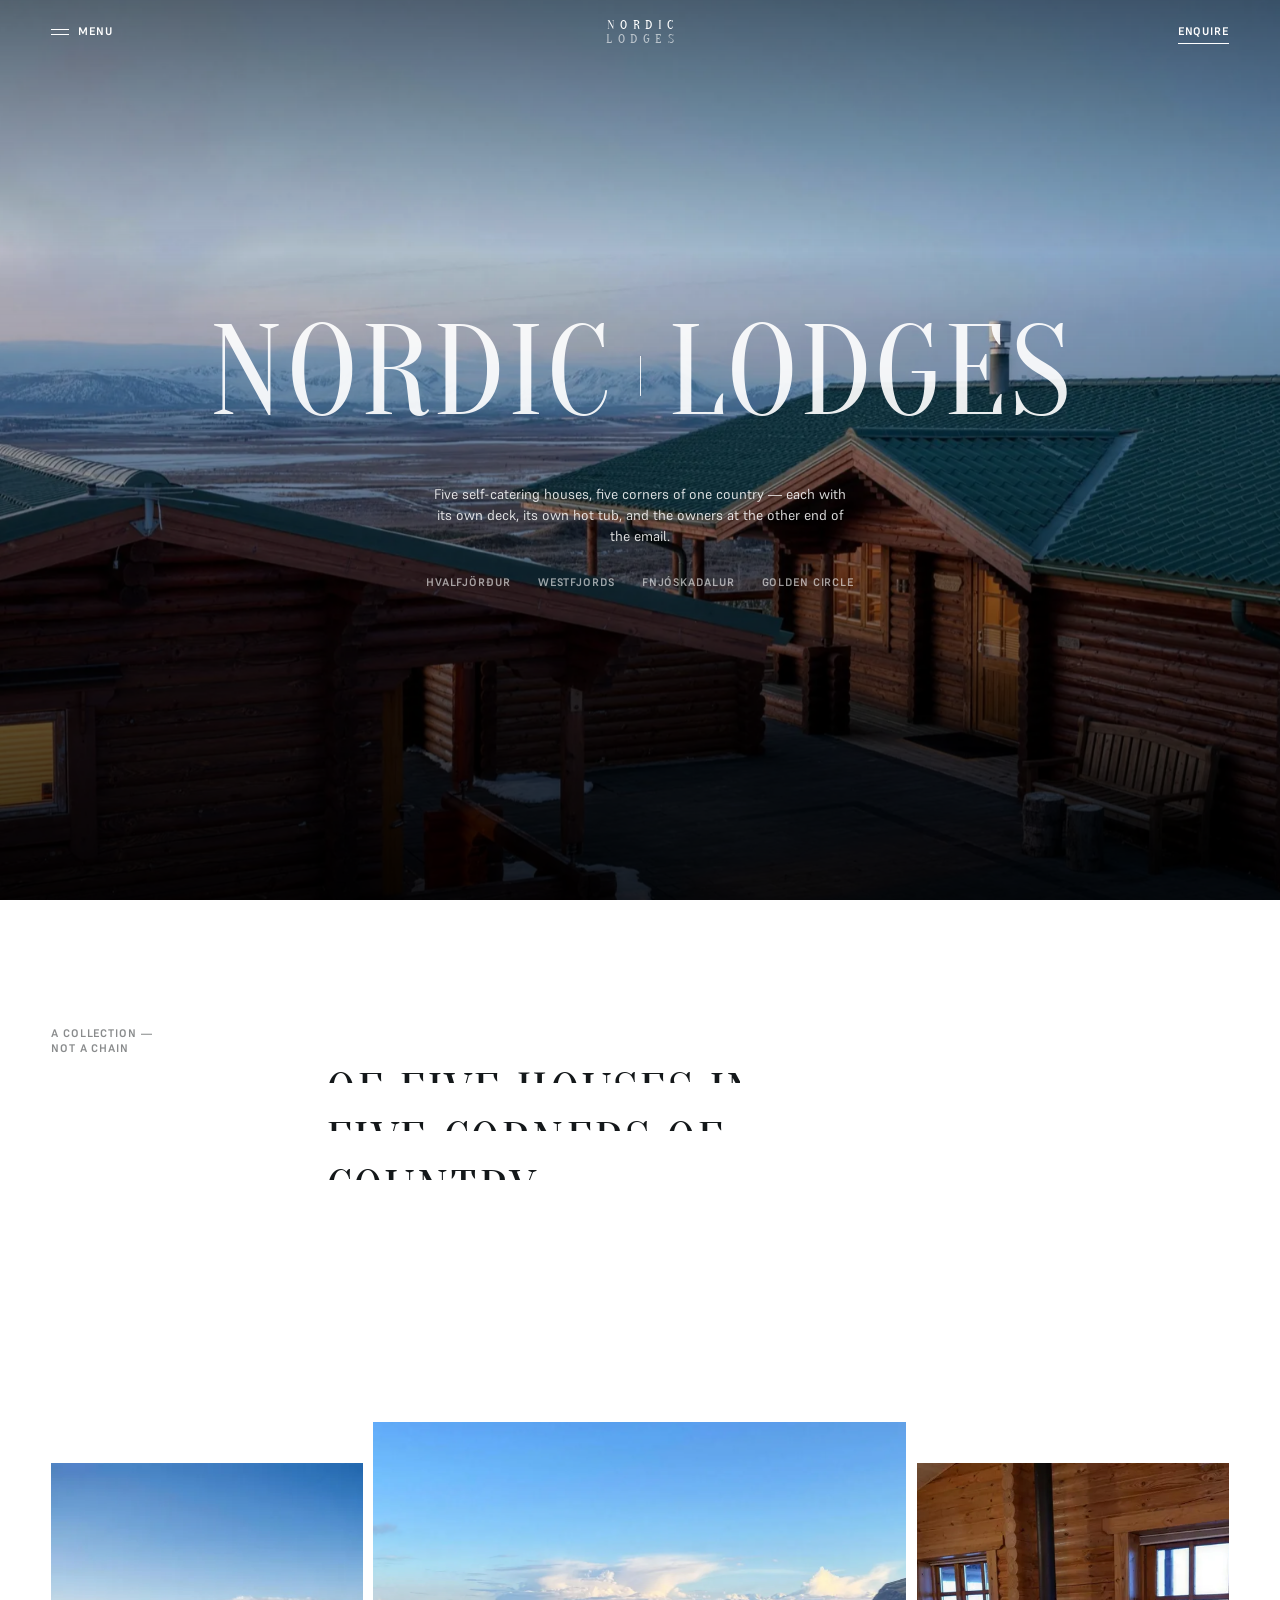
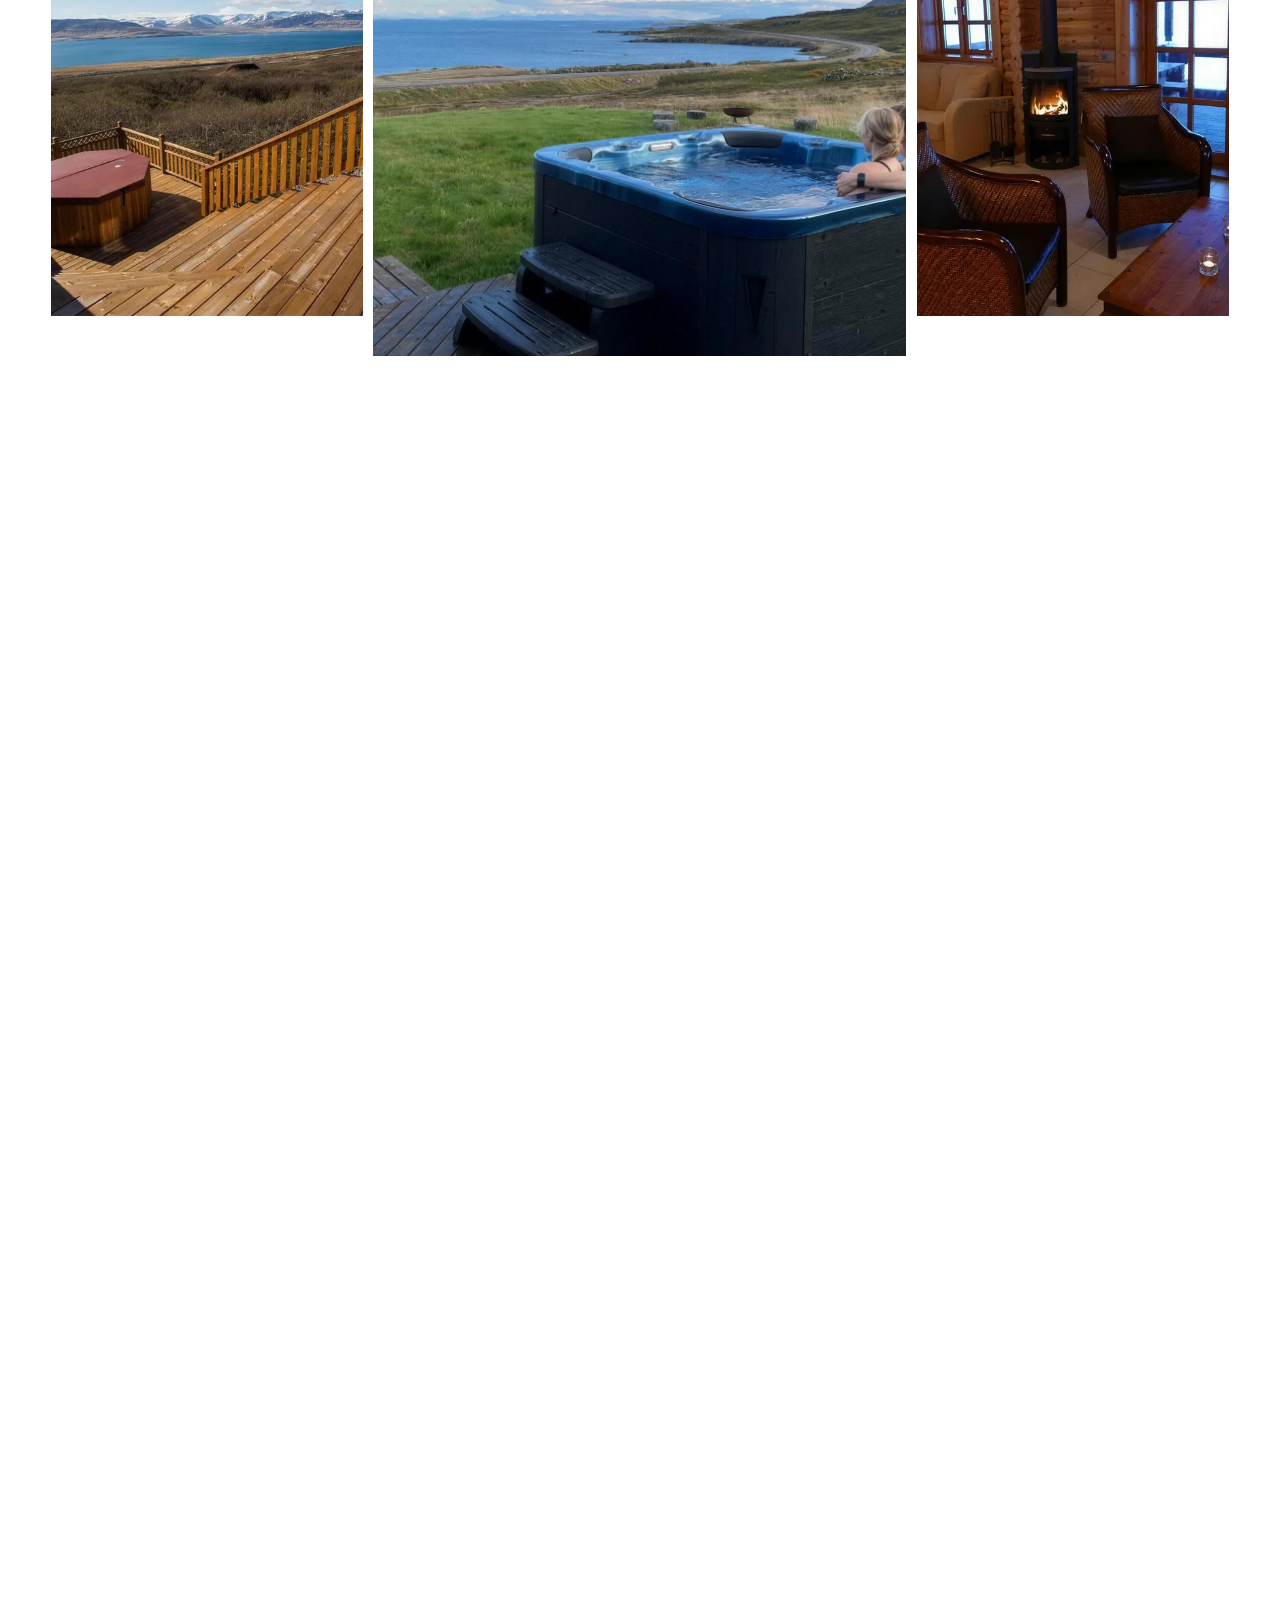
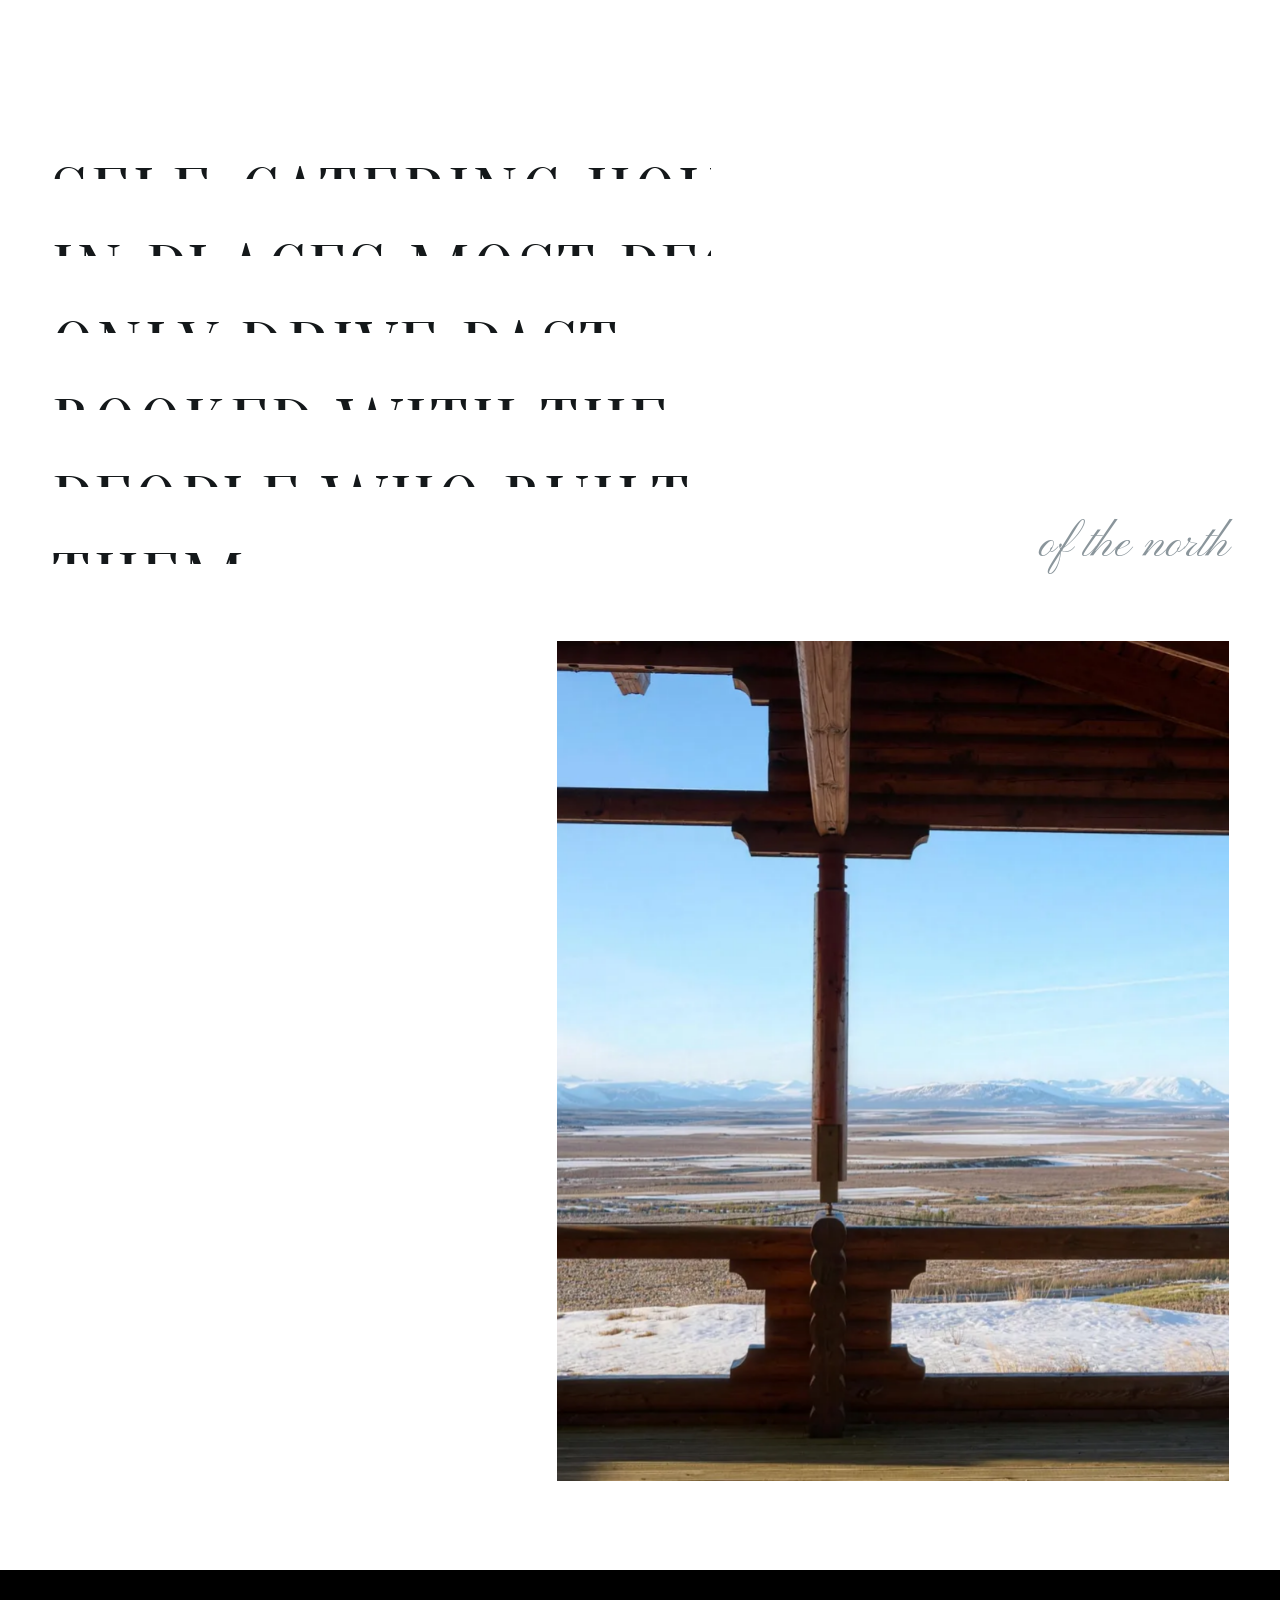
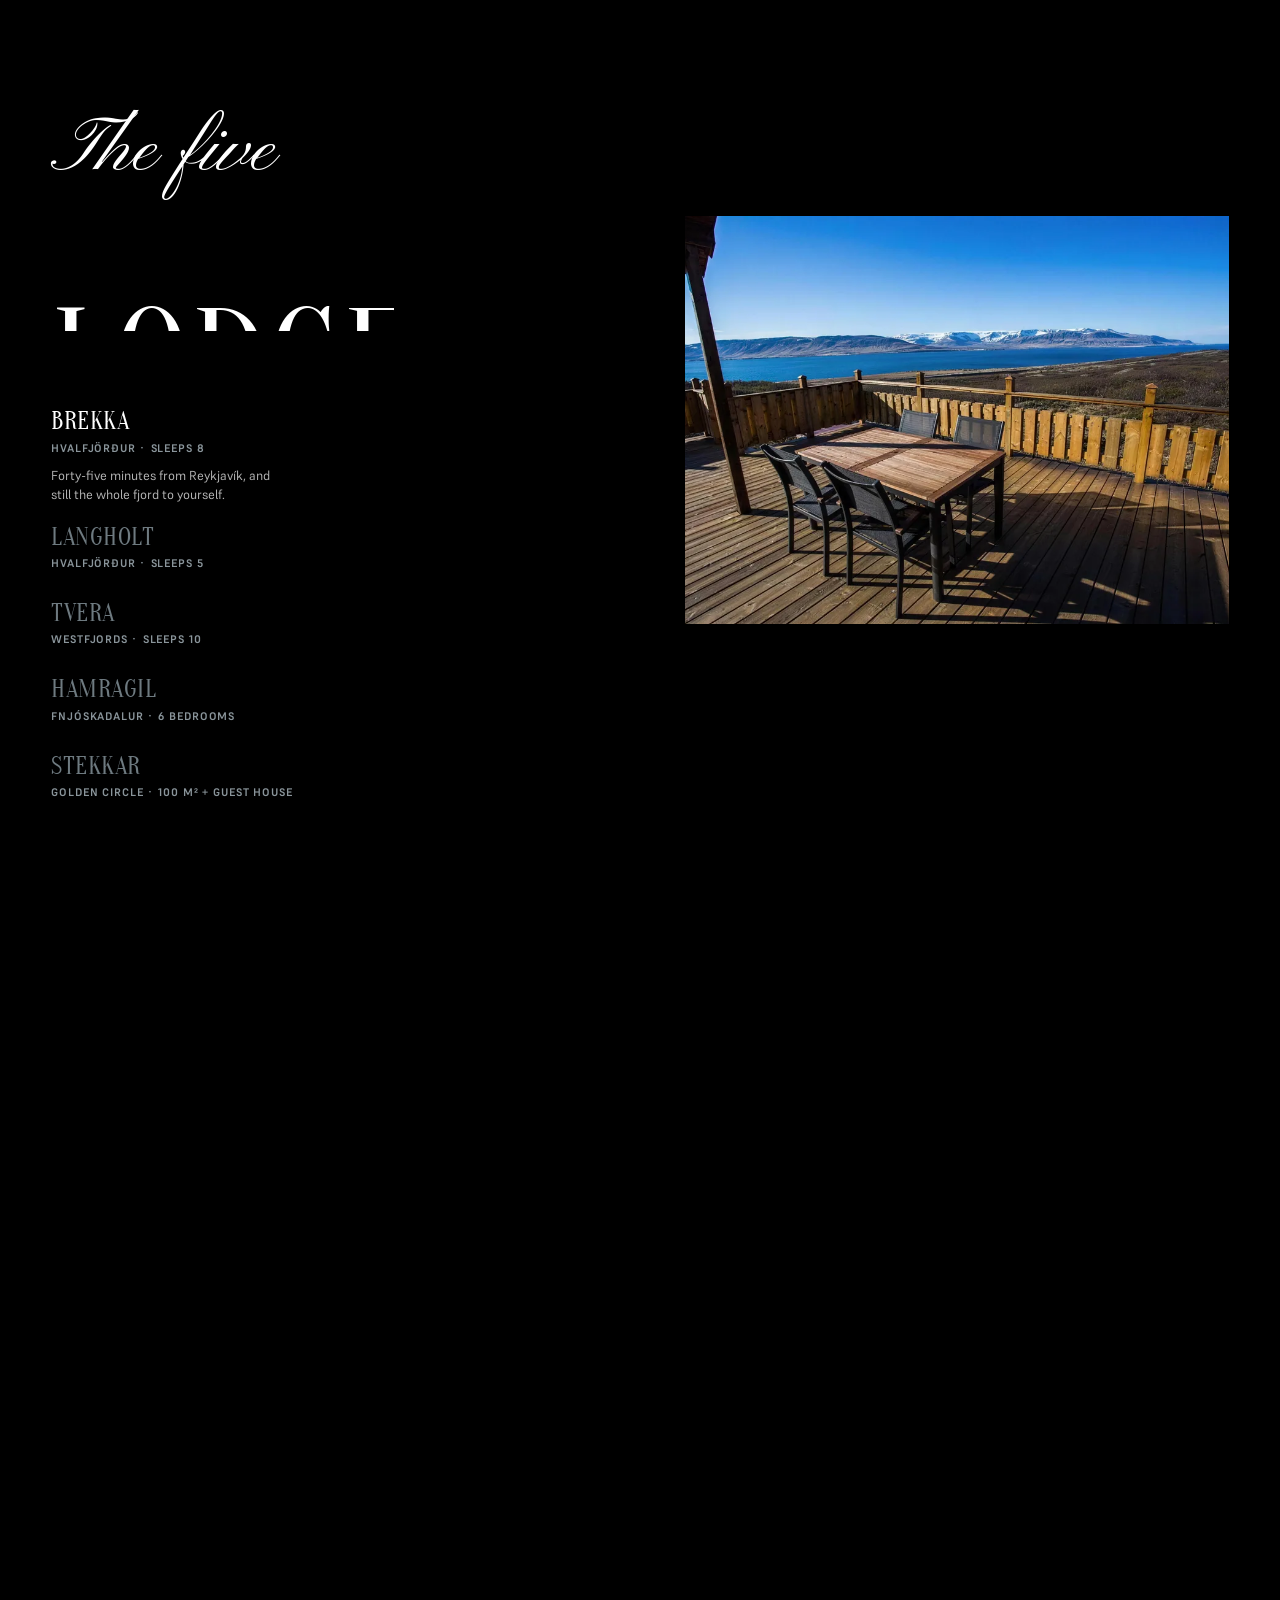
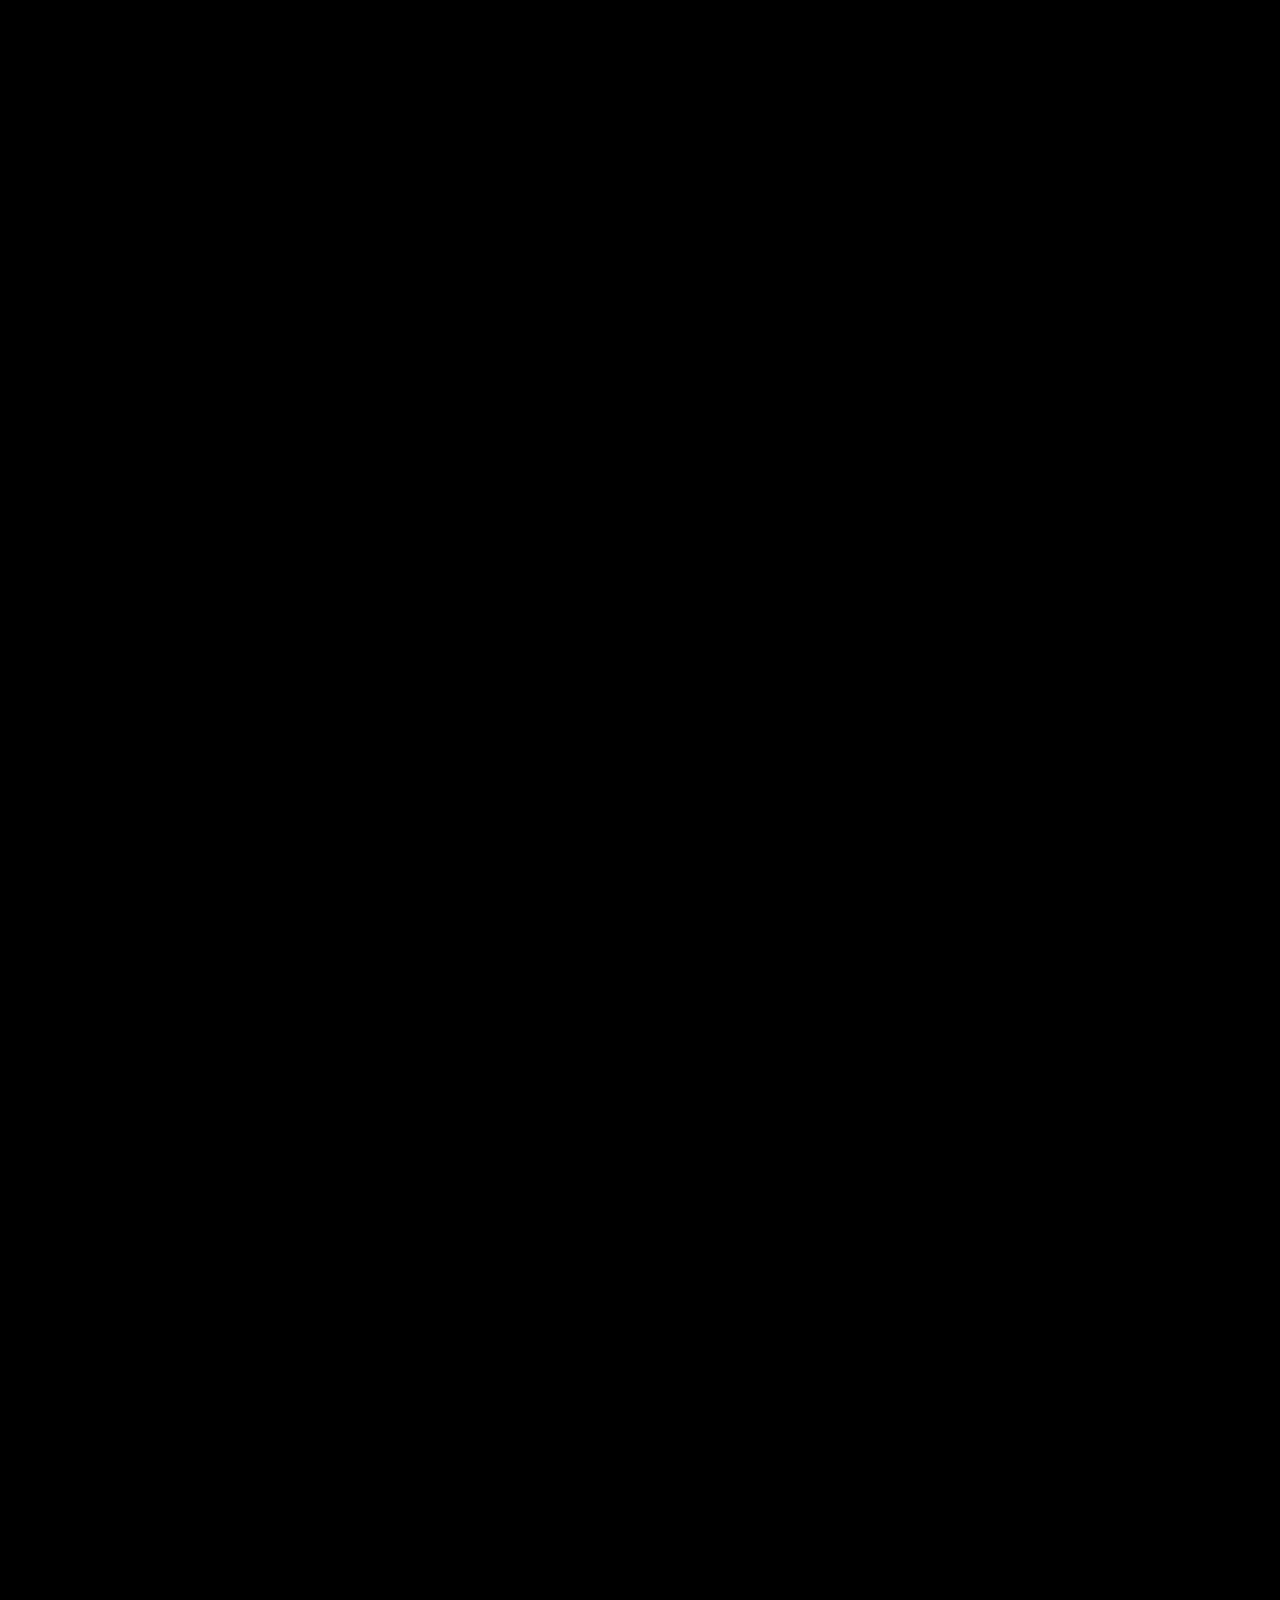
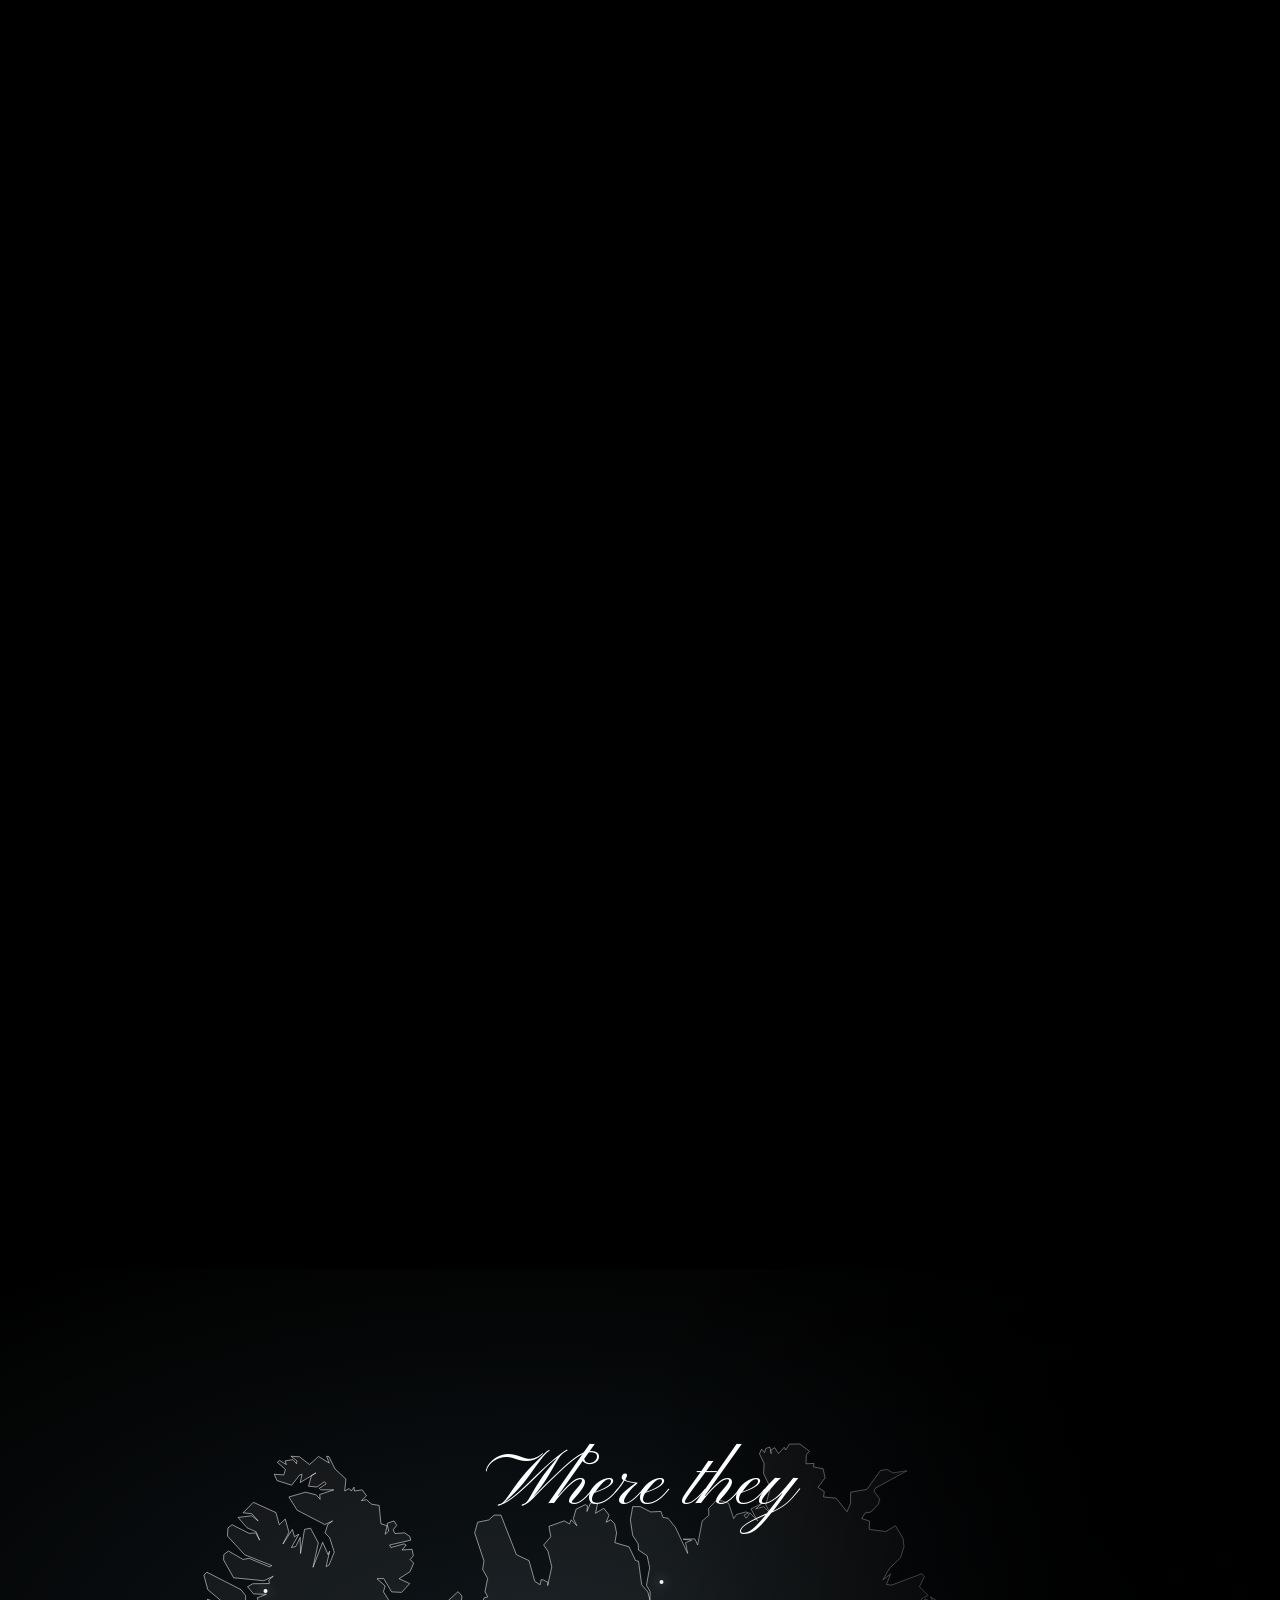
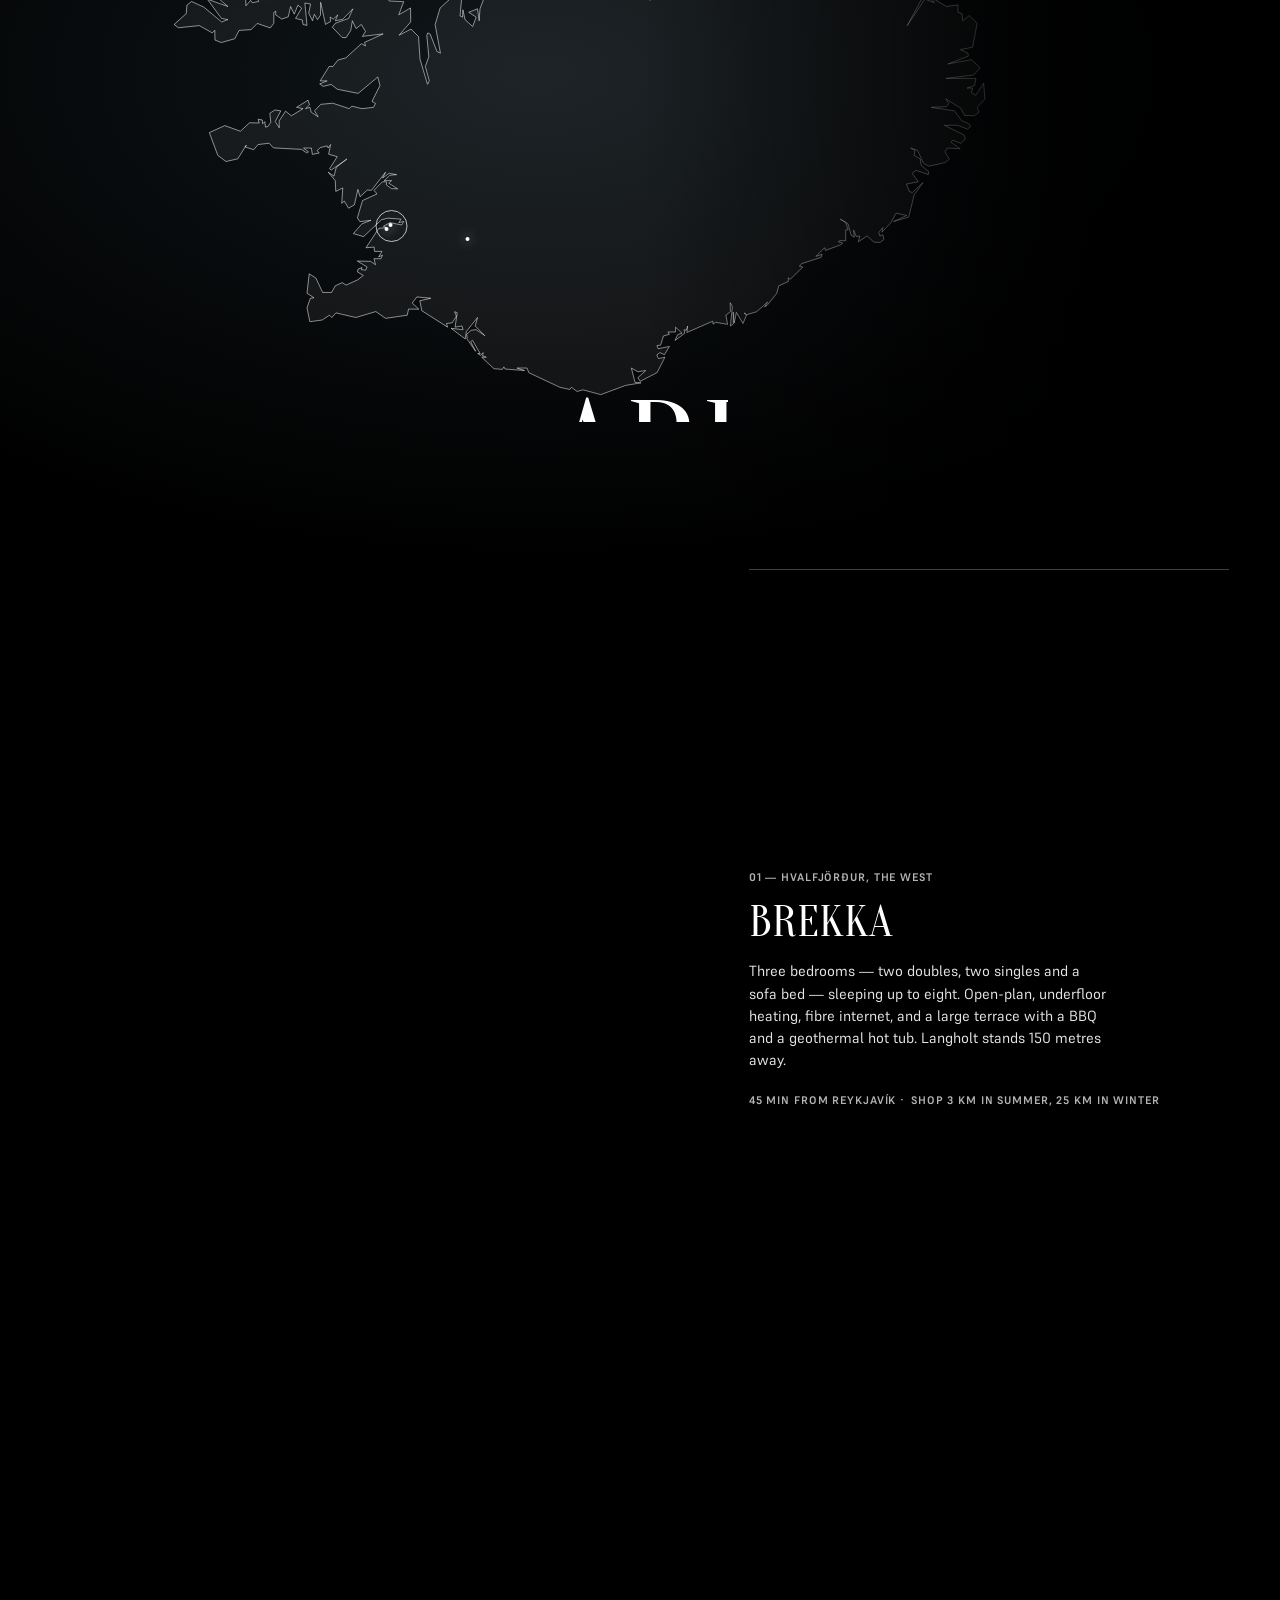
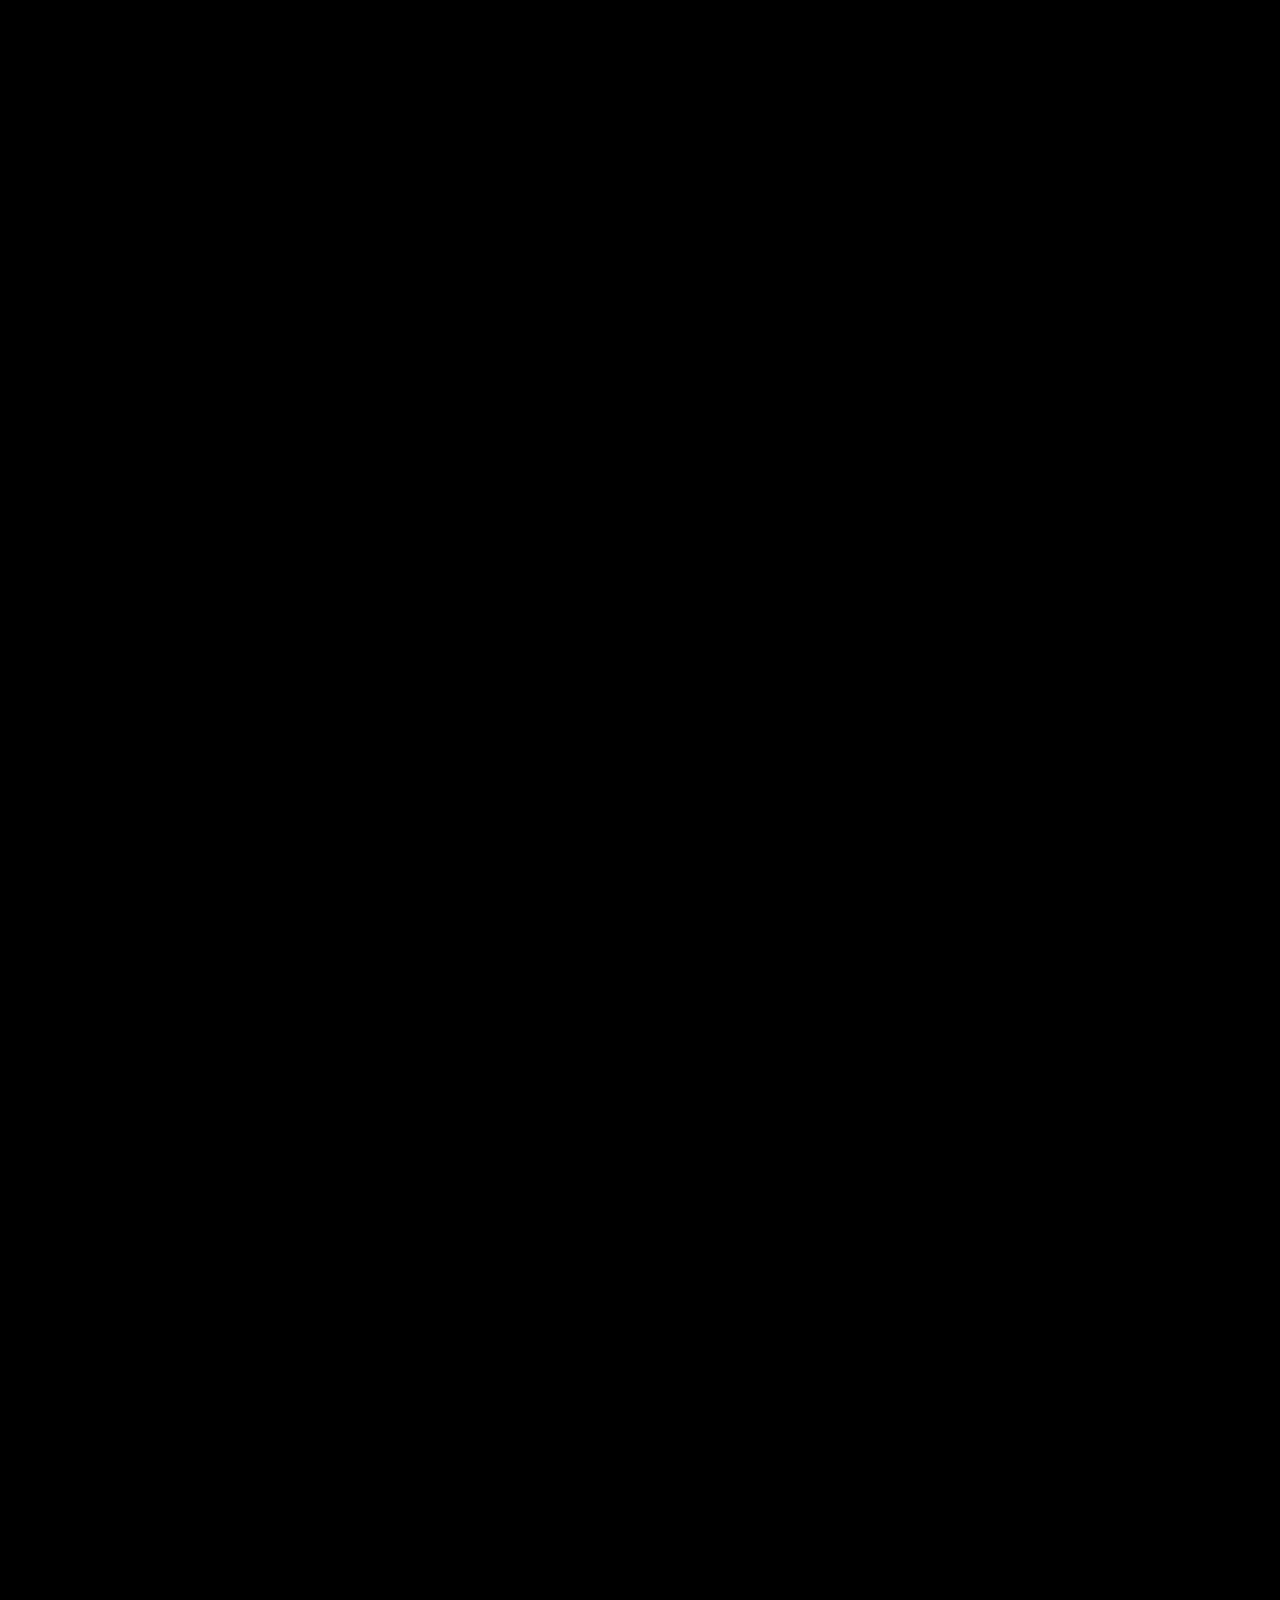
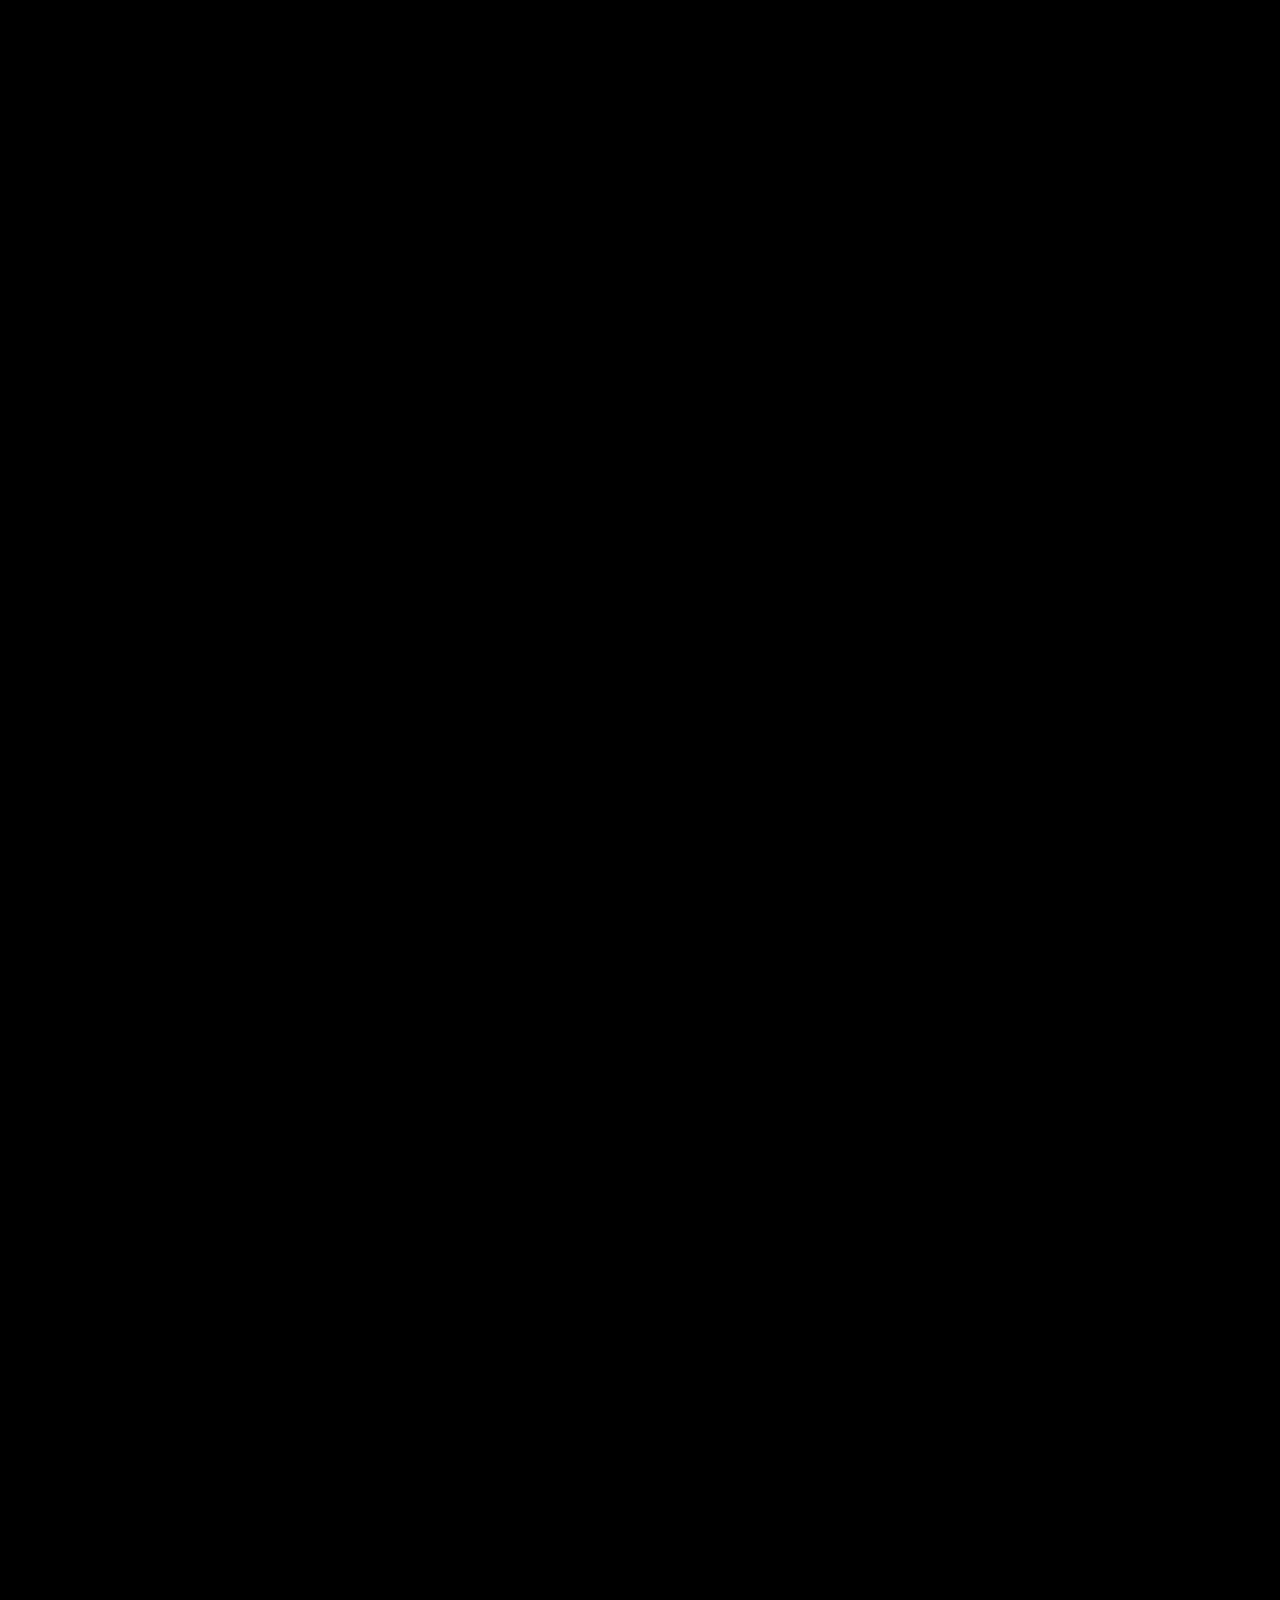
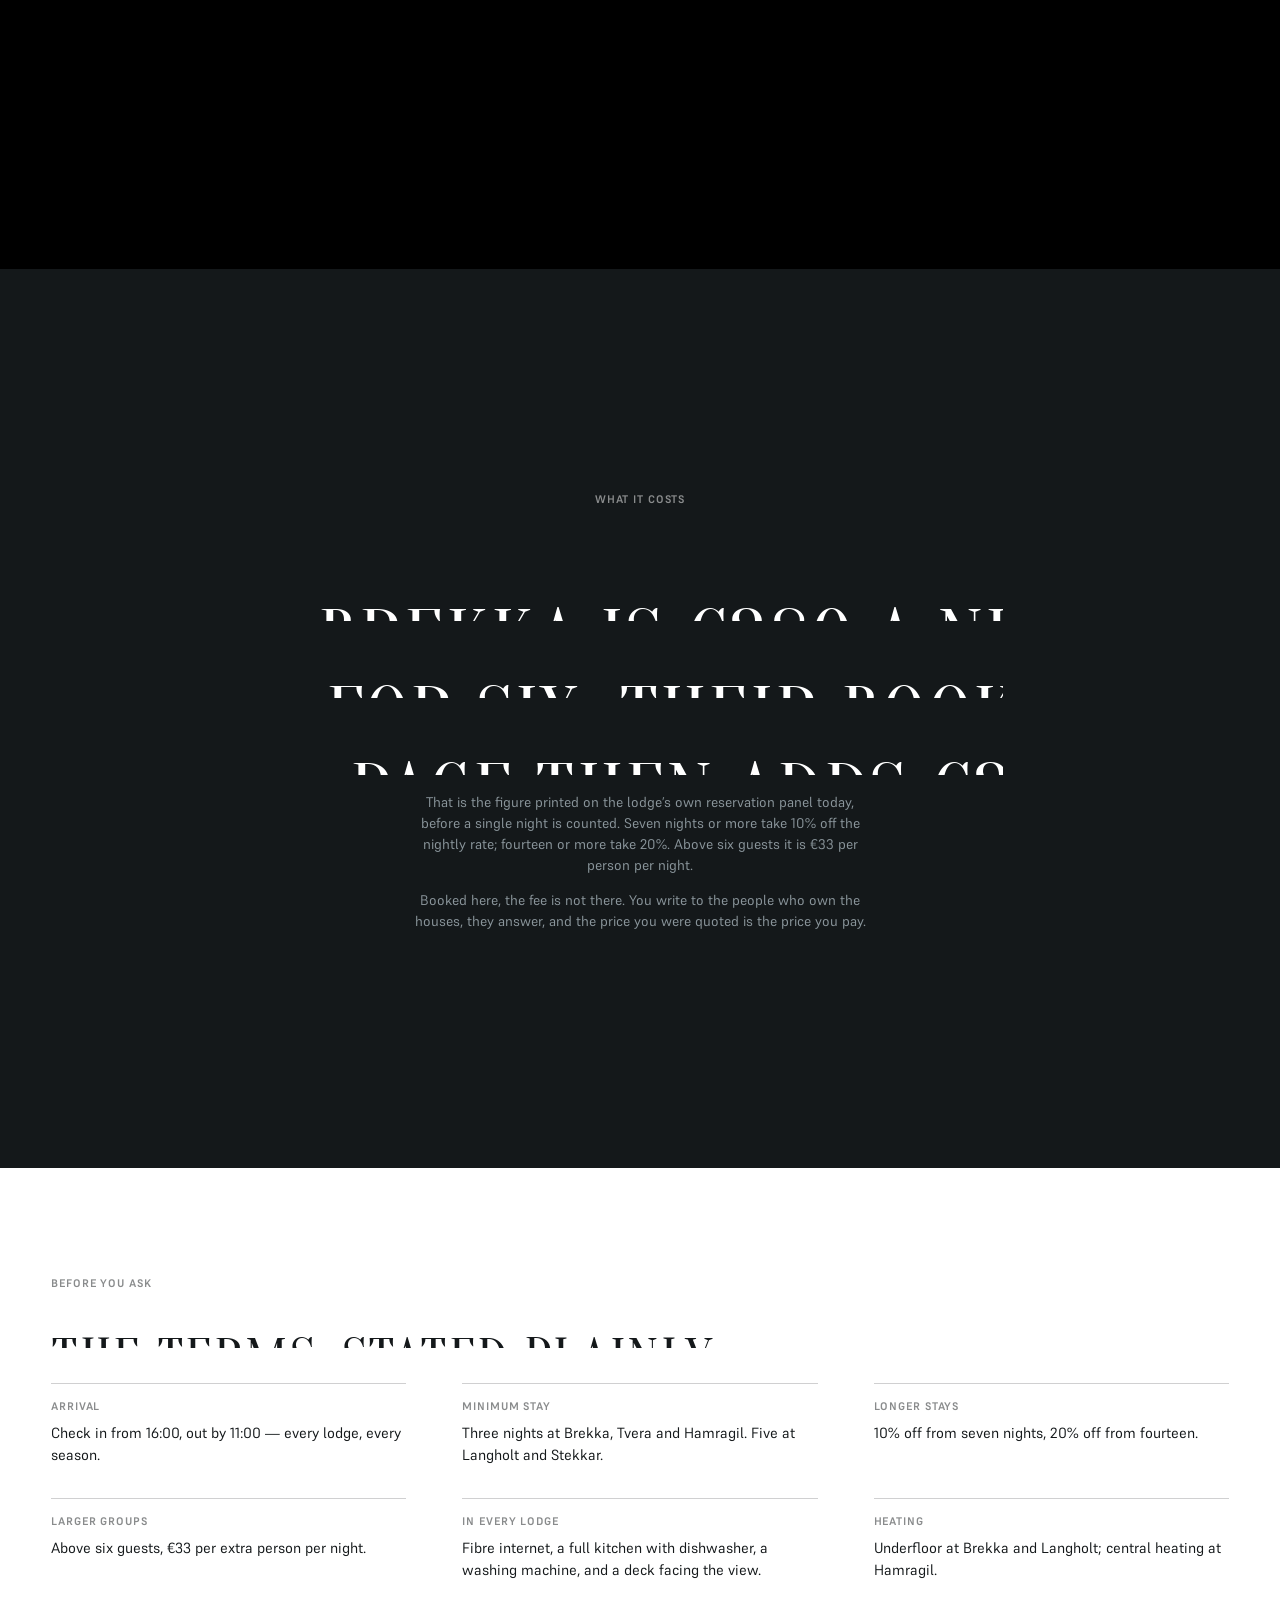
==== commit 7cc46983: "Deploy 6b60d11 (noindex preview)" ====
--- a/index.html
+++ b/index.html
@@ -13,7 +13,7 @@
 <link rel="icon" type="image/png" sizes="180x180" href="assets/img/favicon-180.png">
 <link rel="apple-touch-icon" href="assets/img/favicon-180.png">
 <link rel="icon" href="data:image/svg+xml,%3Csvg xmlns='http://www.w3.org/2000/svg' viewBox='0 0 32 32'%3E%3Crect width='32' height='32' fill='%23000'/%3E%3Ccircle cx='16' cy='16' r='9' fill='none' stroke='%236E7A80' stroke-width='1.2'/%3E%3Ccircle cx='16' cy='16' r='2' fill='%23fff'/%3E%3C/svg%3E">
-<link rel="stylesheet" href="styles.css?v=add4a063">
+<link rel="stylesheet" href="styles.css?v=62467110">
 </head>
 <body class="ui-dark is-loading">
 
@@ -284,6 +284,6 @@
 <script src="assets/vendor/gsap.min.js"></script>
 <script src="assets/vendor/ScrollTrigger.min.js"></script>
 <script src="assets/vendor/lenis.min.js"></script>
-<script src="app.js?v=df37c843"></script>
+<script src="app.js?v=77959bd4"></script>
 </body>
 </html>
--- a/styles.css
+++ b/styles.css
@@ -127,11 +127,11 @@
 .header { position: fixed; inset: 0 0 auto 0; z-index: 100; padding: calc(var(--spacing) * .9) var(--pad);
   padding-top: calc(var(--spacing) * .9 + env(safe-area-inset-top)); color: var(--c-white);
   transition: color .4s var(--house), opacity .4s var(--house), background-color .4s var(--house); }
-.header::before { content: ''; position: absolute; inset: 0; z-index: -1; pointer-events: none;
-  background: linear-gradient(180deg, rgba(0,0,0,.55) 0%, rgba(0,0,0,.28) 55%, rgba(0,0,0,0) 100%);
-  opacity: 1; transition: opacity .4s var(--house); }
-body.is-light-header .header::before { opacity: 0; }
-body.is-light-header .header { background-color: rgba(255,255,255,.82); -webkit-backdrop-filter: blur(12px); backdrop-filter: blur(12px); }
+.header { background-color: rgba(20,24,26,.90); -webkit-backdrop-filter: blur(14px); backdrop-filter: blur(14px);
+  border-bottom: 1px solid rgba(255,255,255,.10); }
+body.is-light-header .header { background-color: rgba(255,255,255,.90); border-bottom-color: rgba(20,24,26,.12); }
+/* the hero owns the top of the page: no bar over the opening frame */
+body.at-top .header { background-color: transparent; border-bottom-color: transparent; -webkit-backdrop-filter: none; backdrop-filter: none; }
 body.is-light-header .header { color: var(--c-brand-black); }
 .header__row { display: grid; grid-template-columns: 1fr auto 1fr; align-items: center; }
 .header__menu { display: inline-flex; align-items: center; gap: .55rem; cursor: pointer; justify-self: start; }
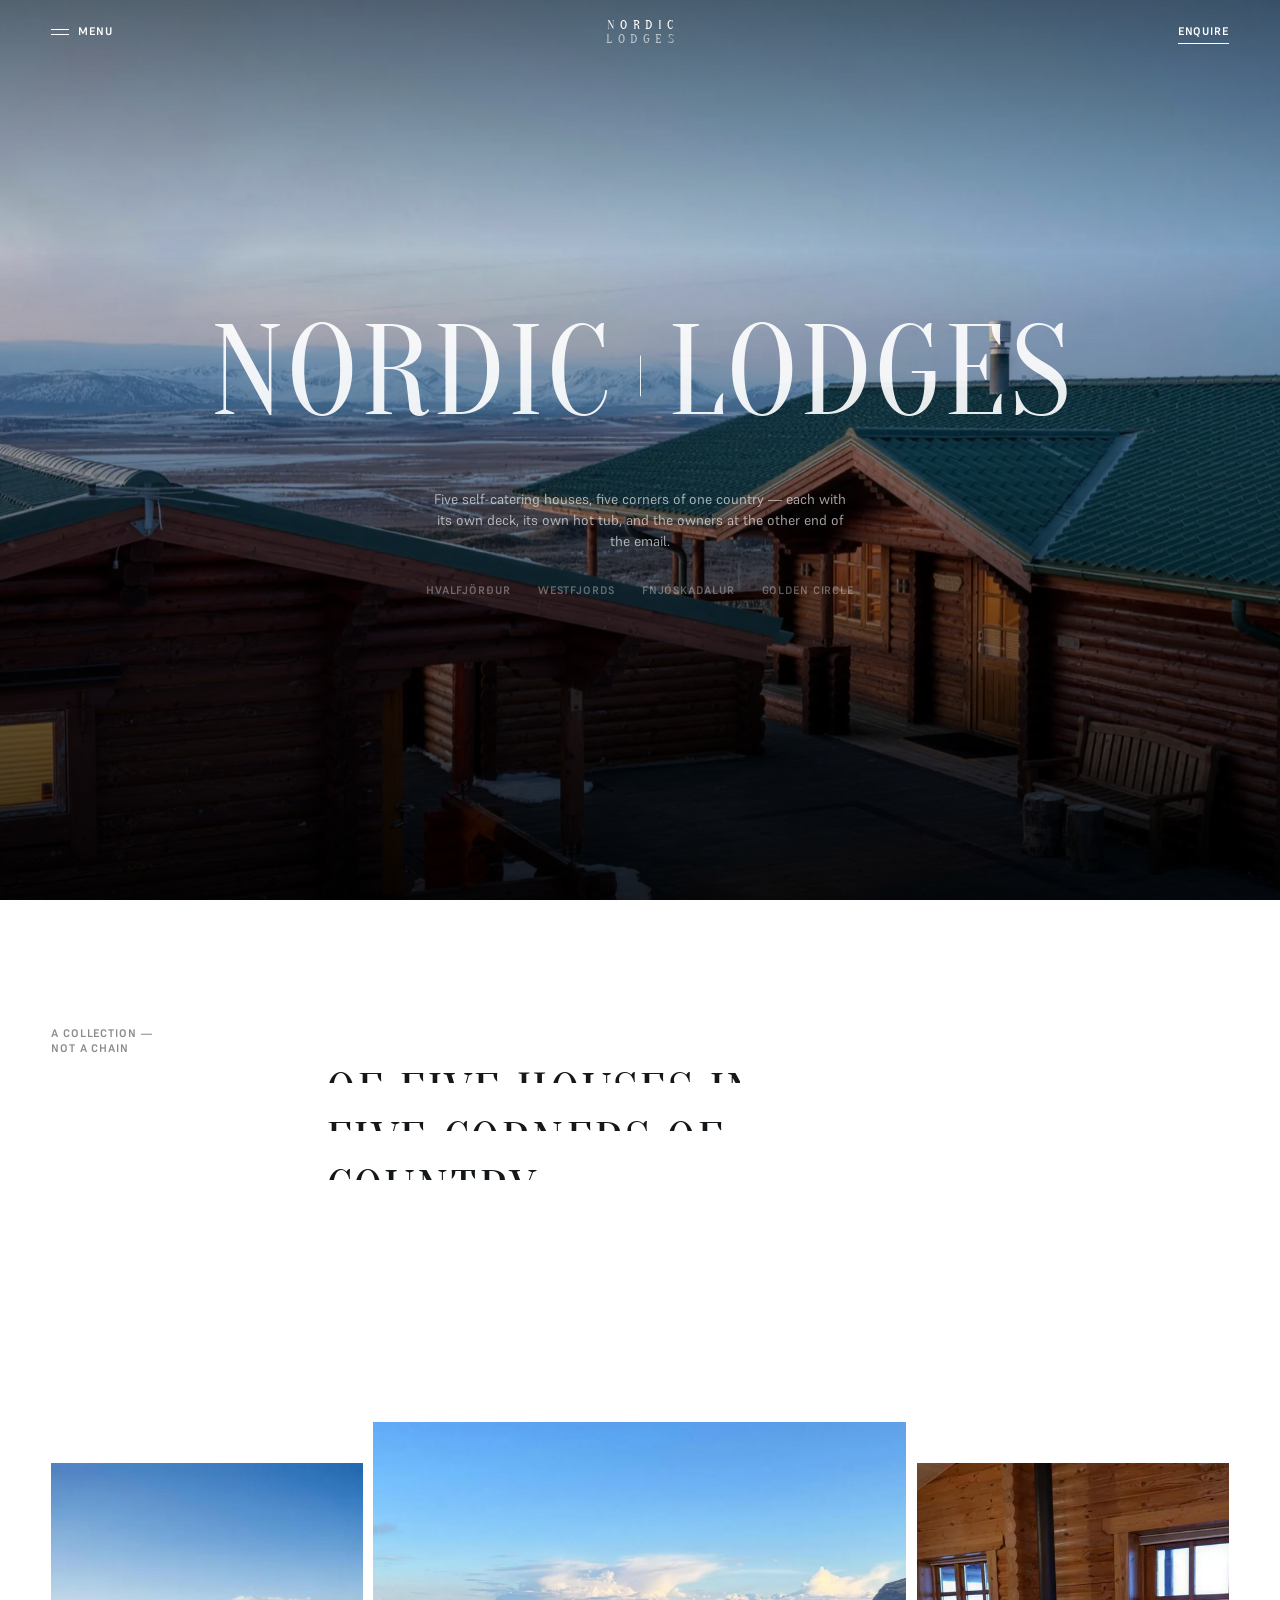
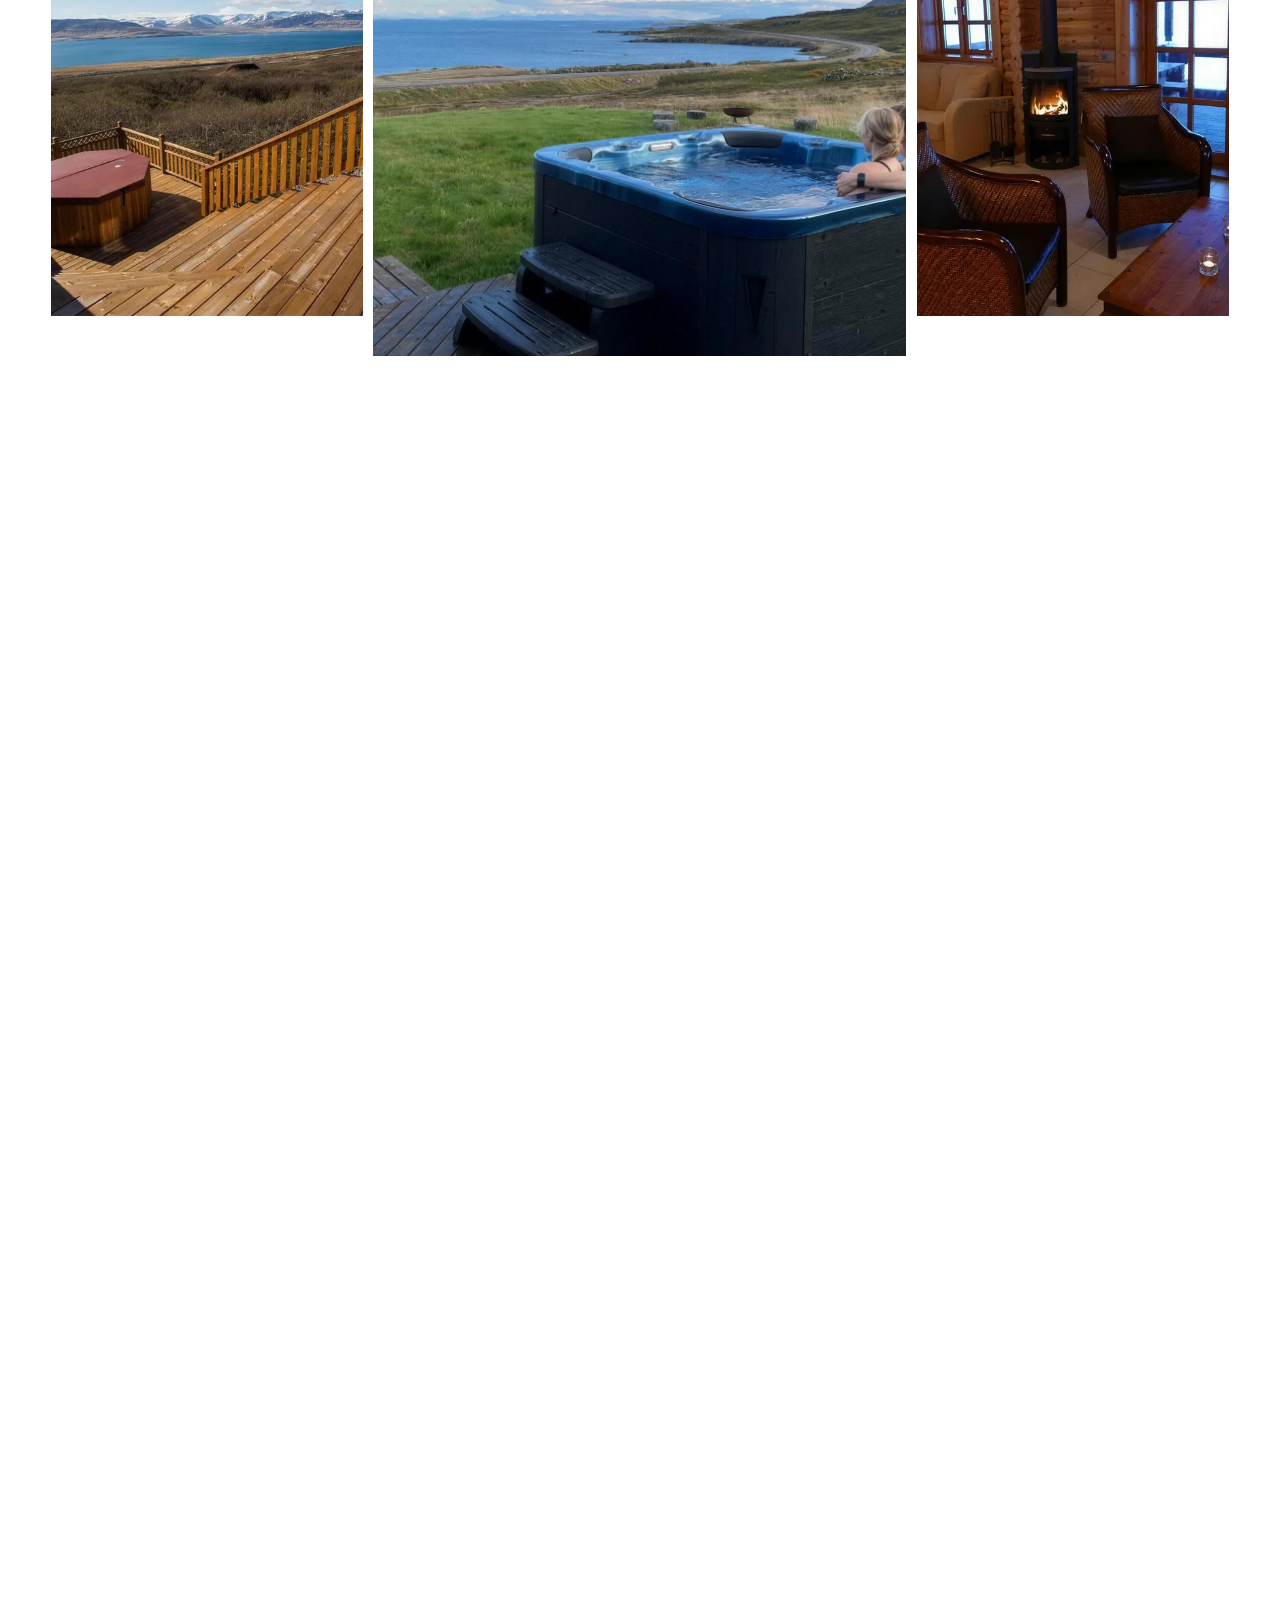
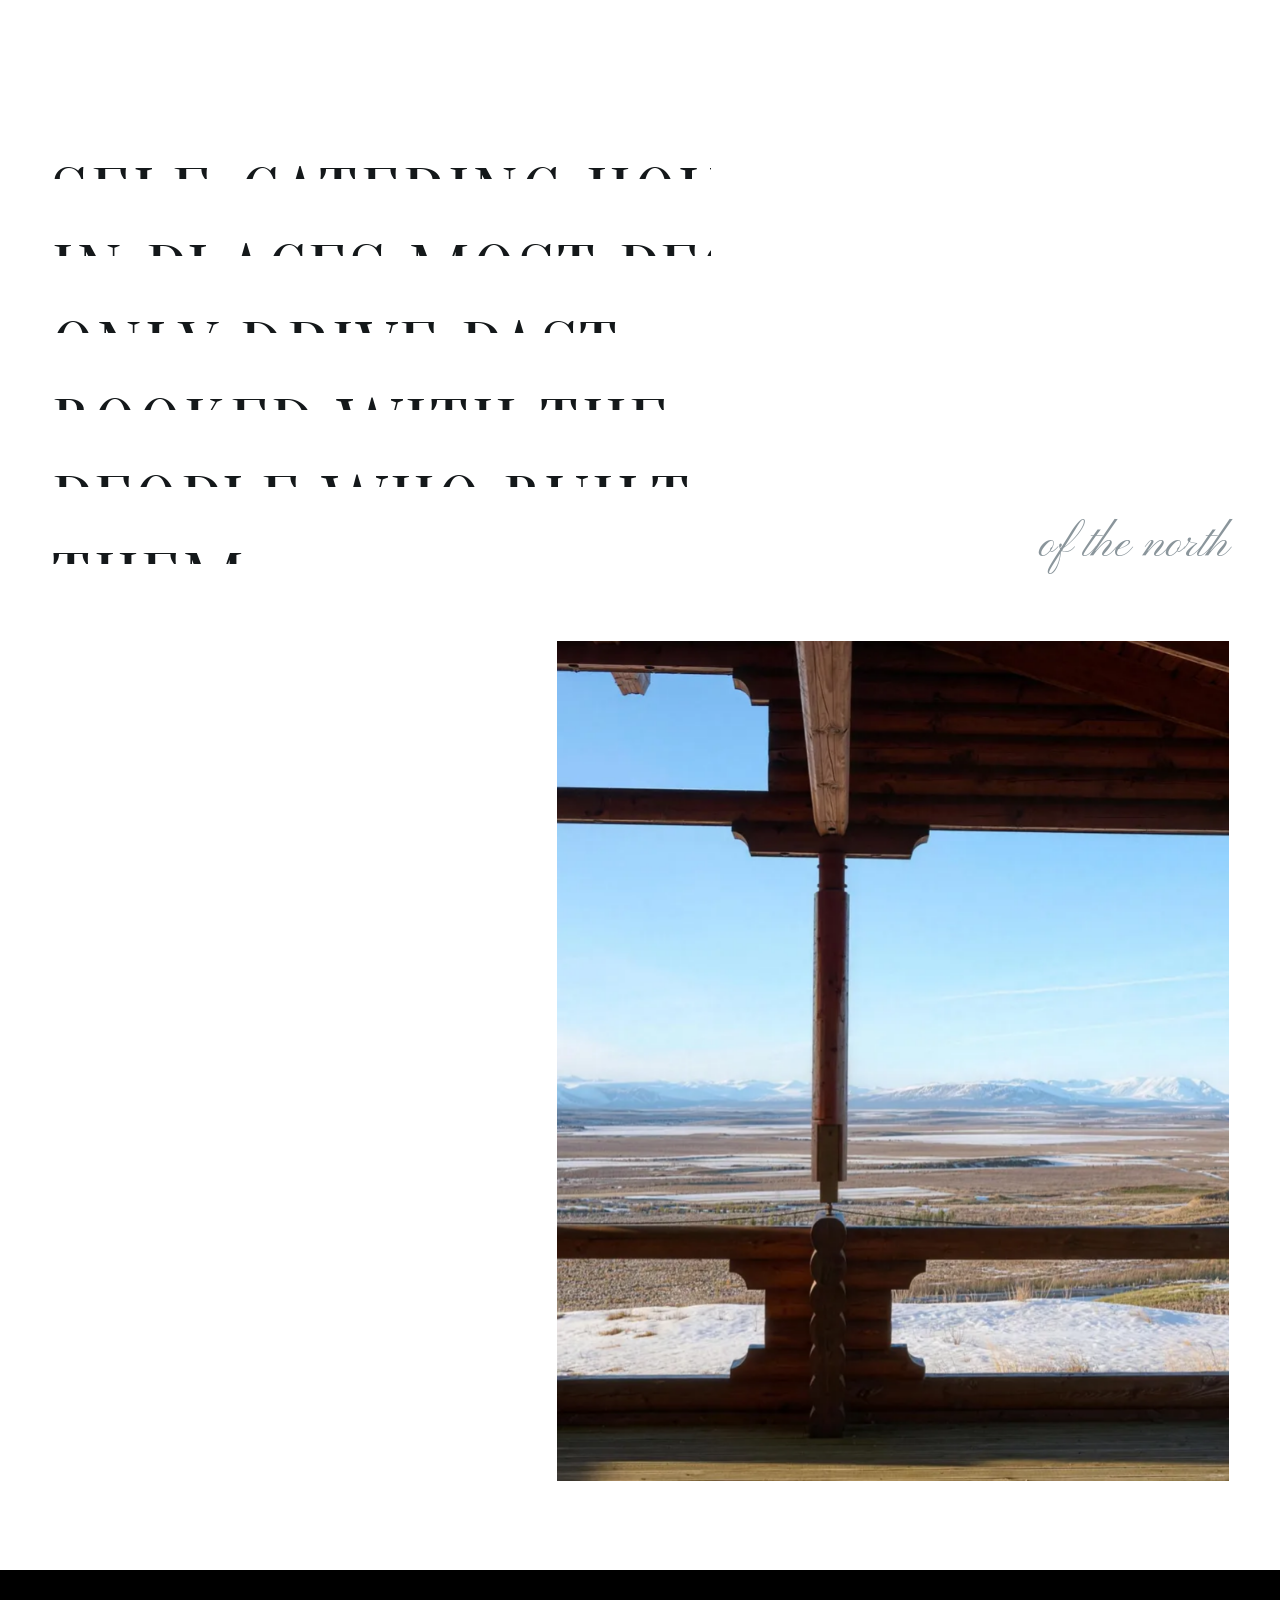
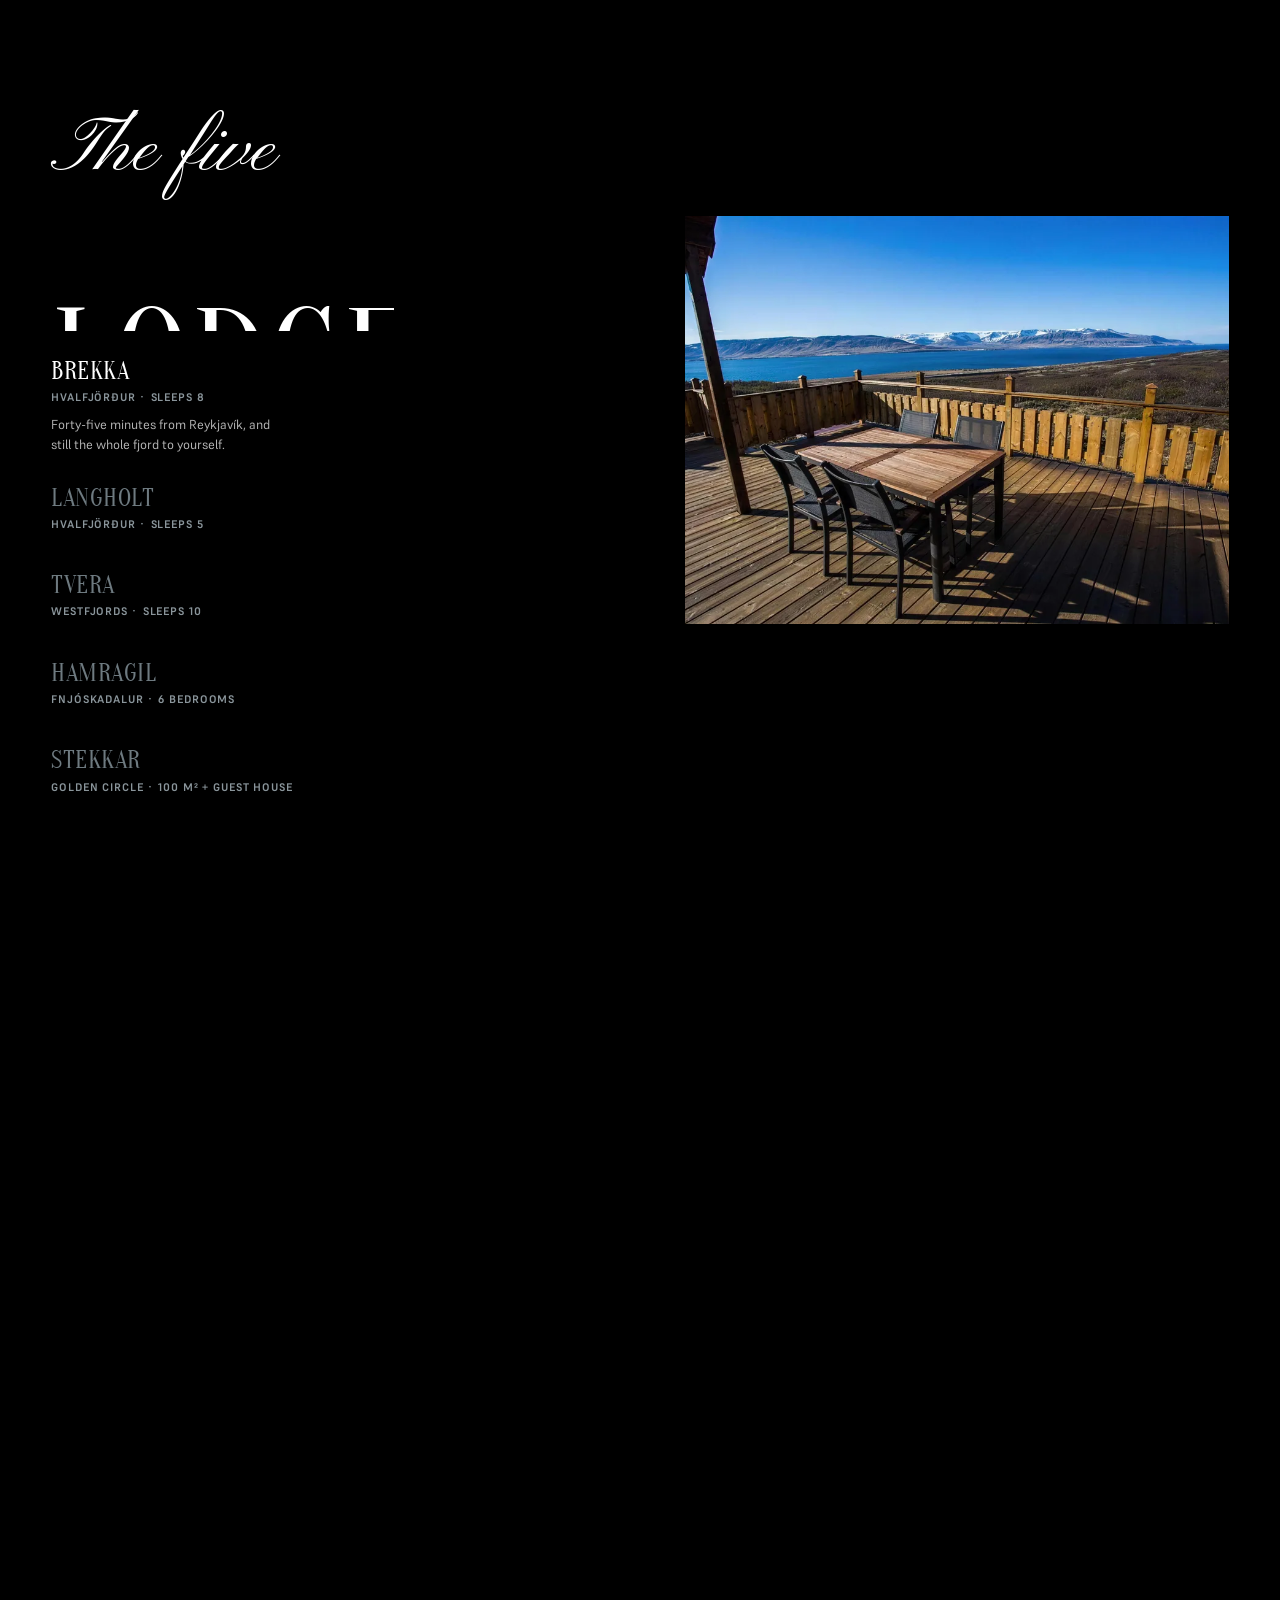
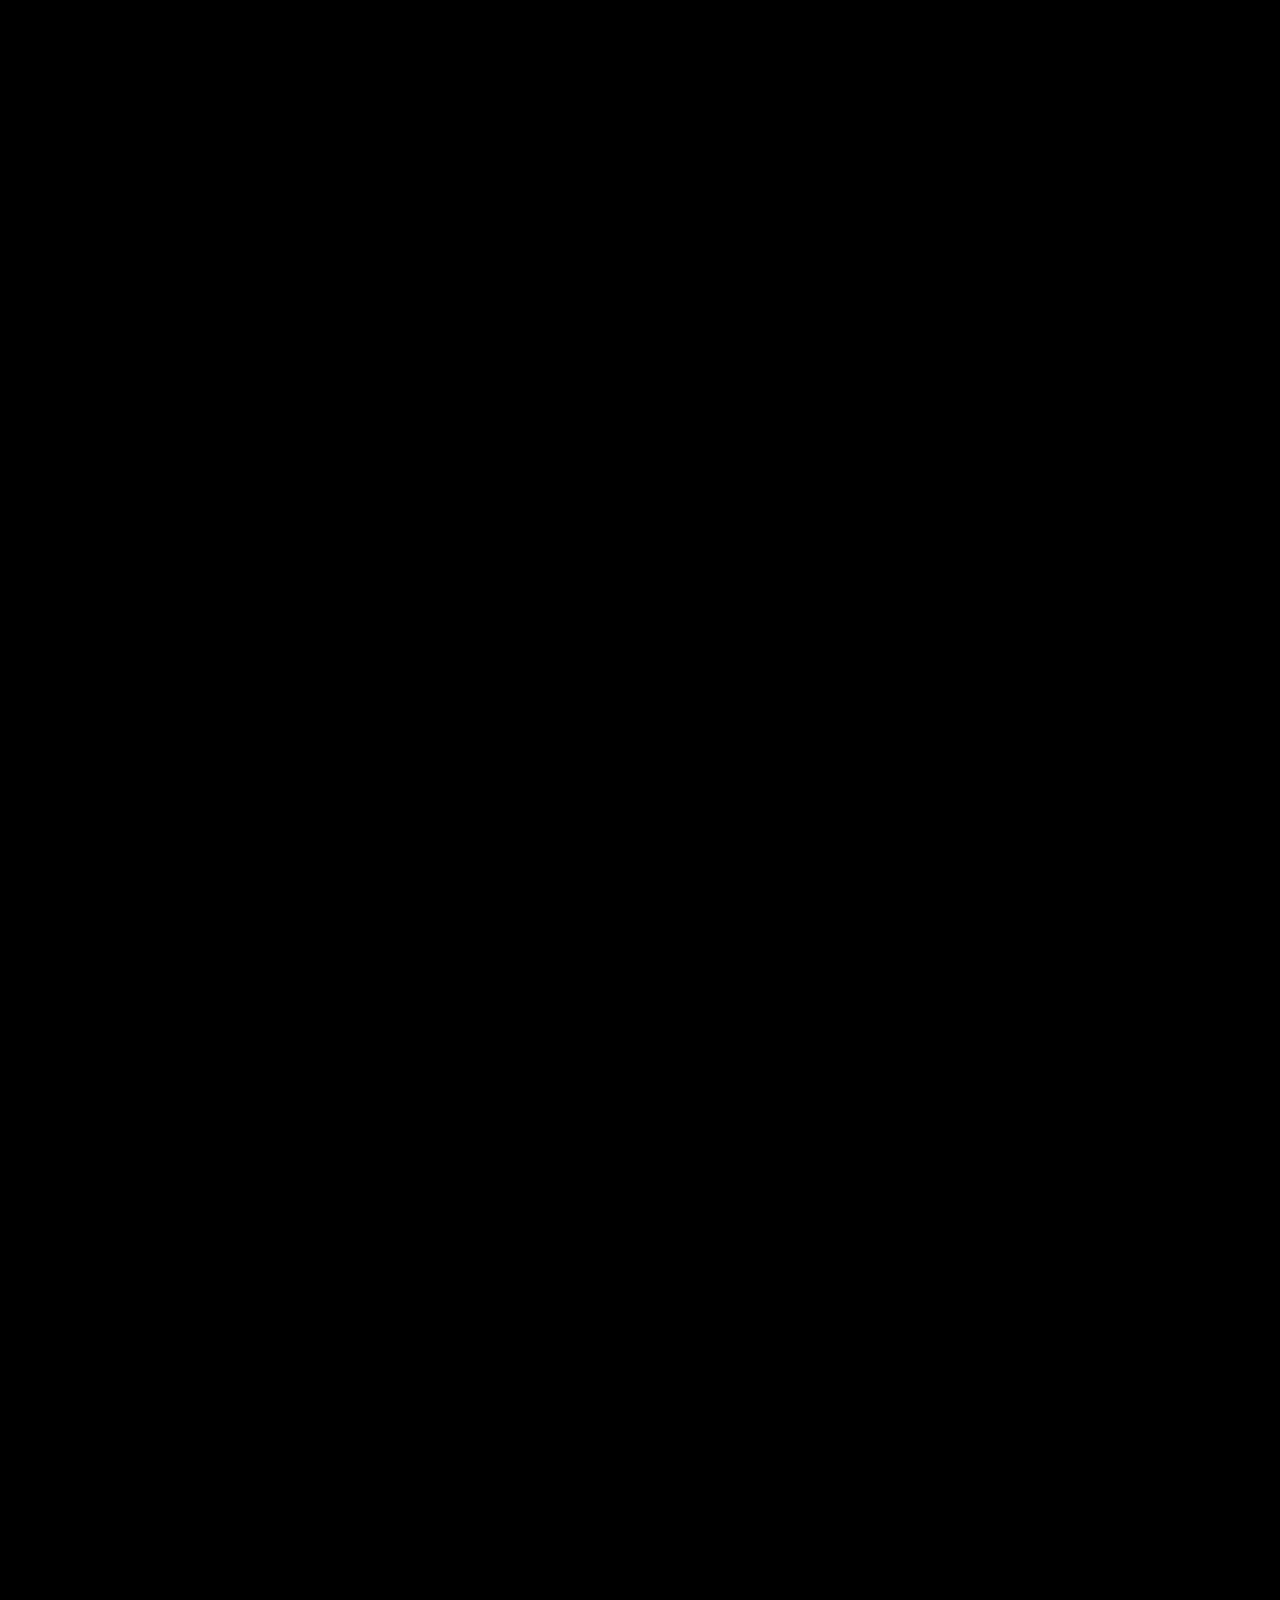
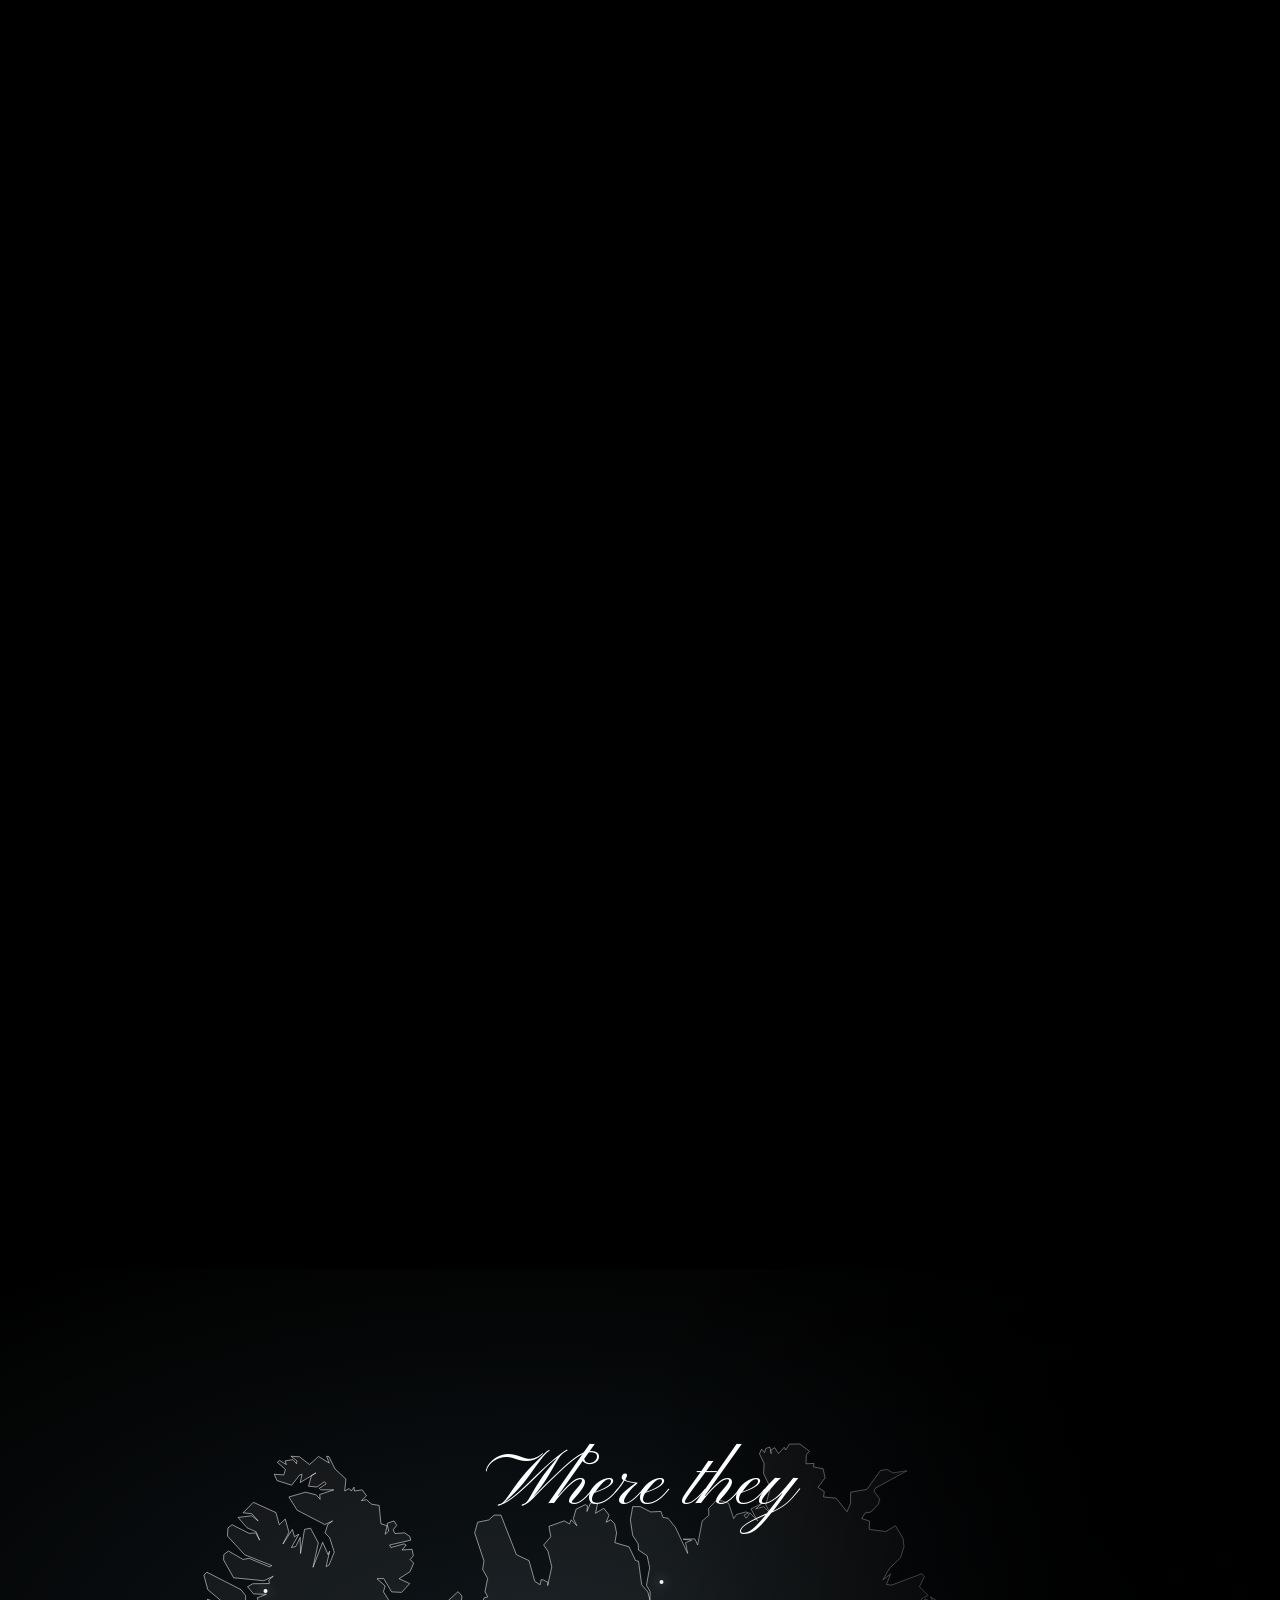
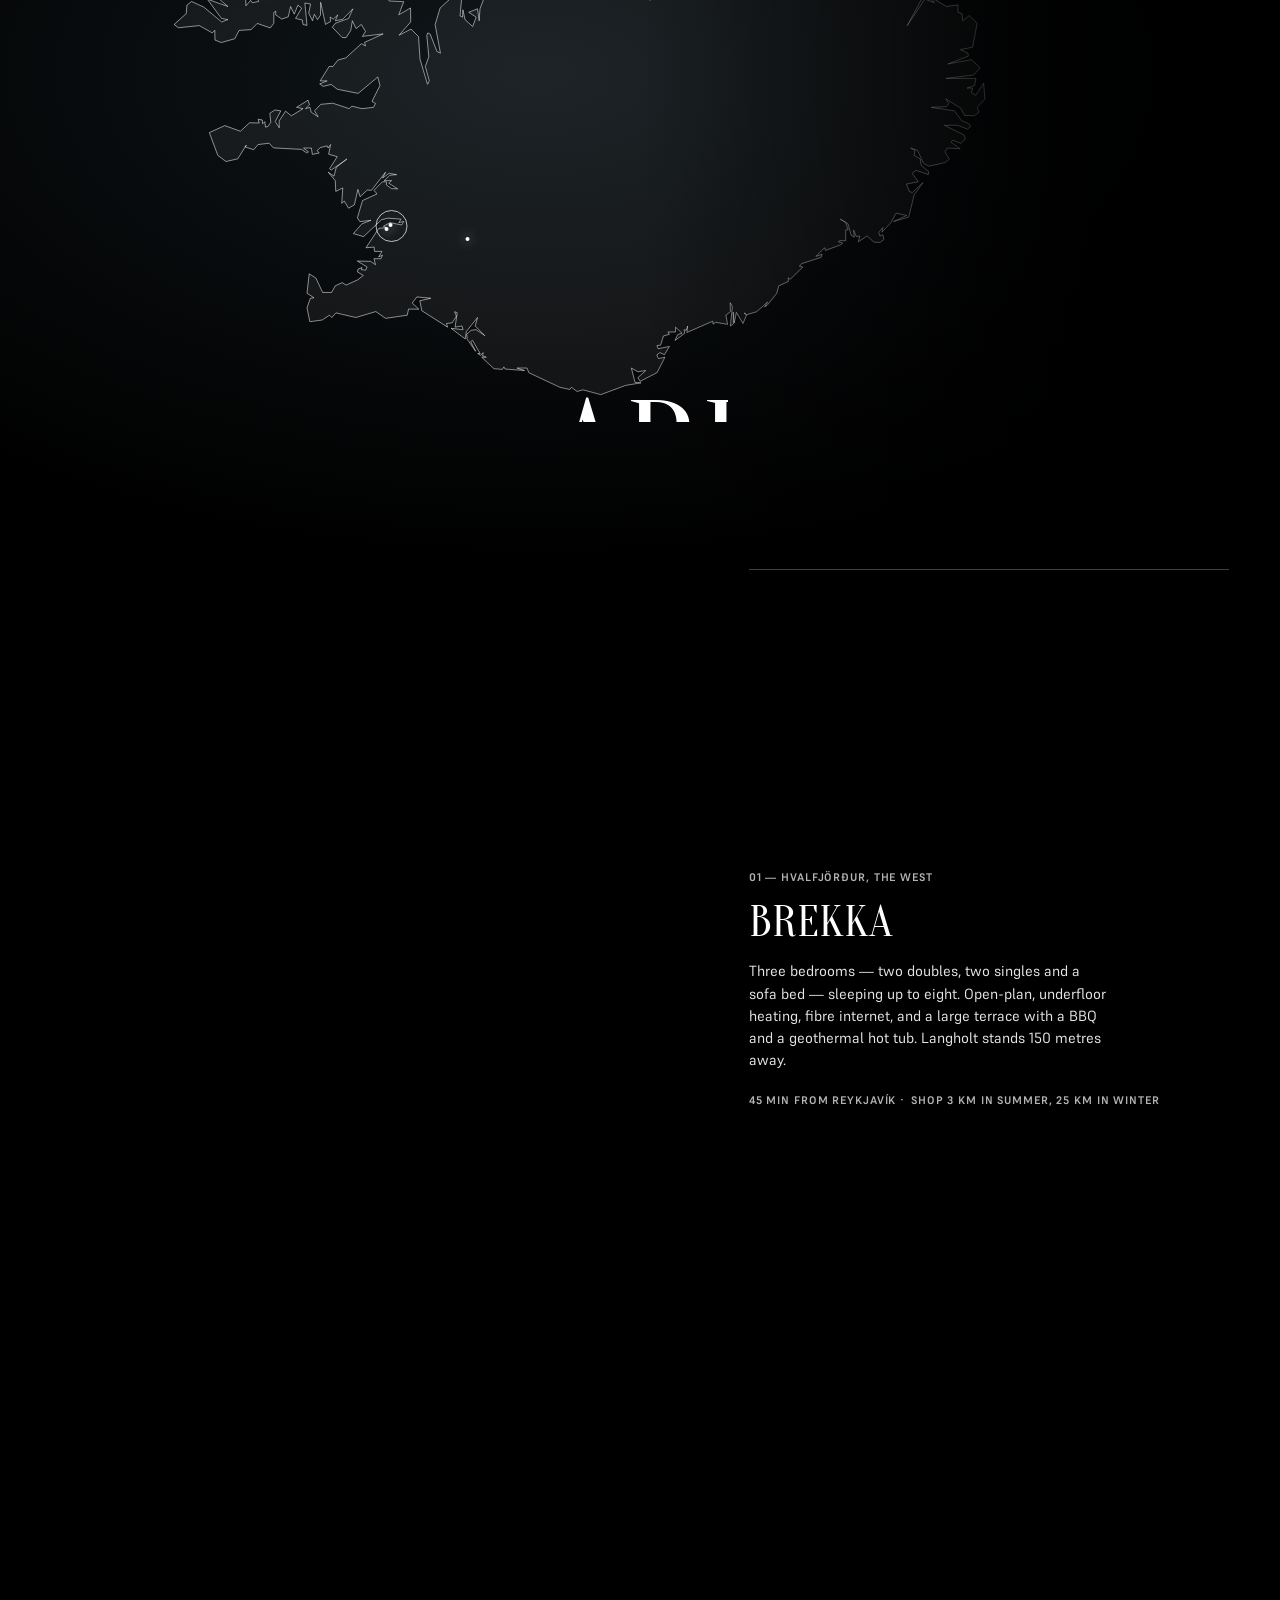
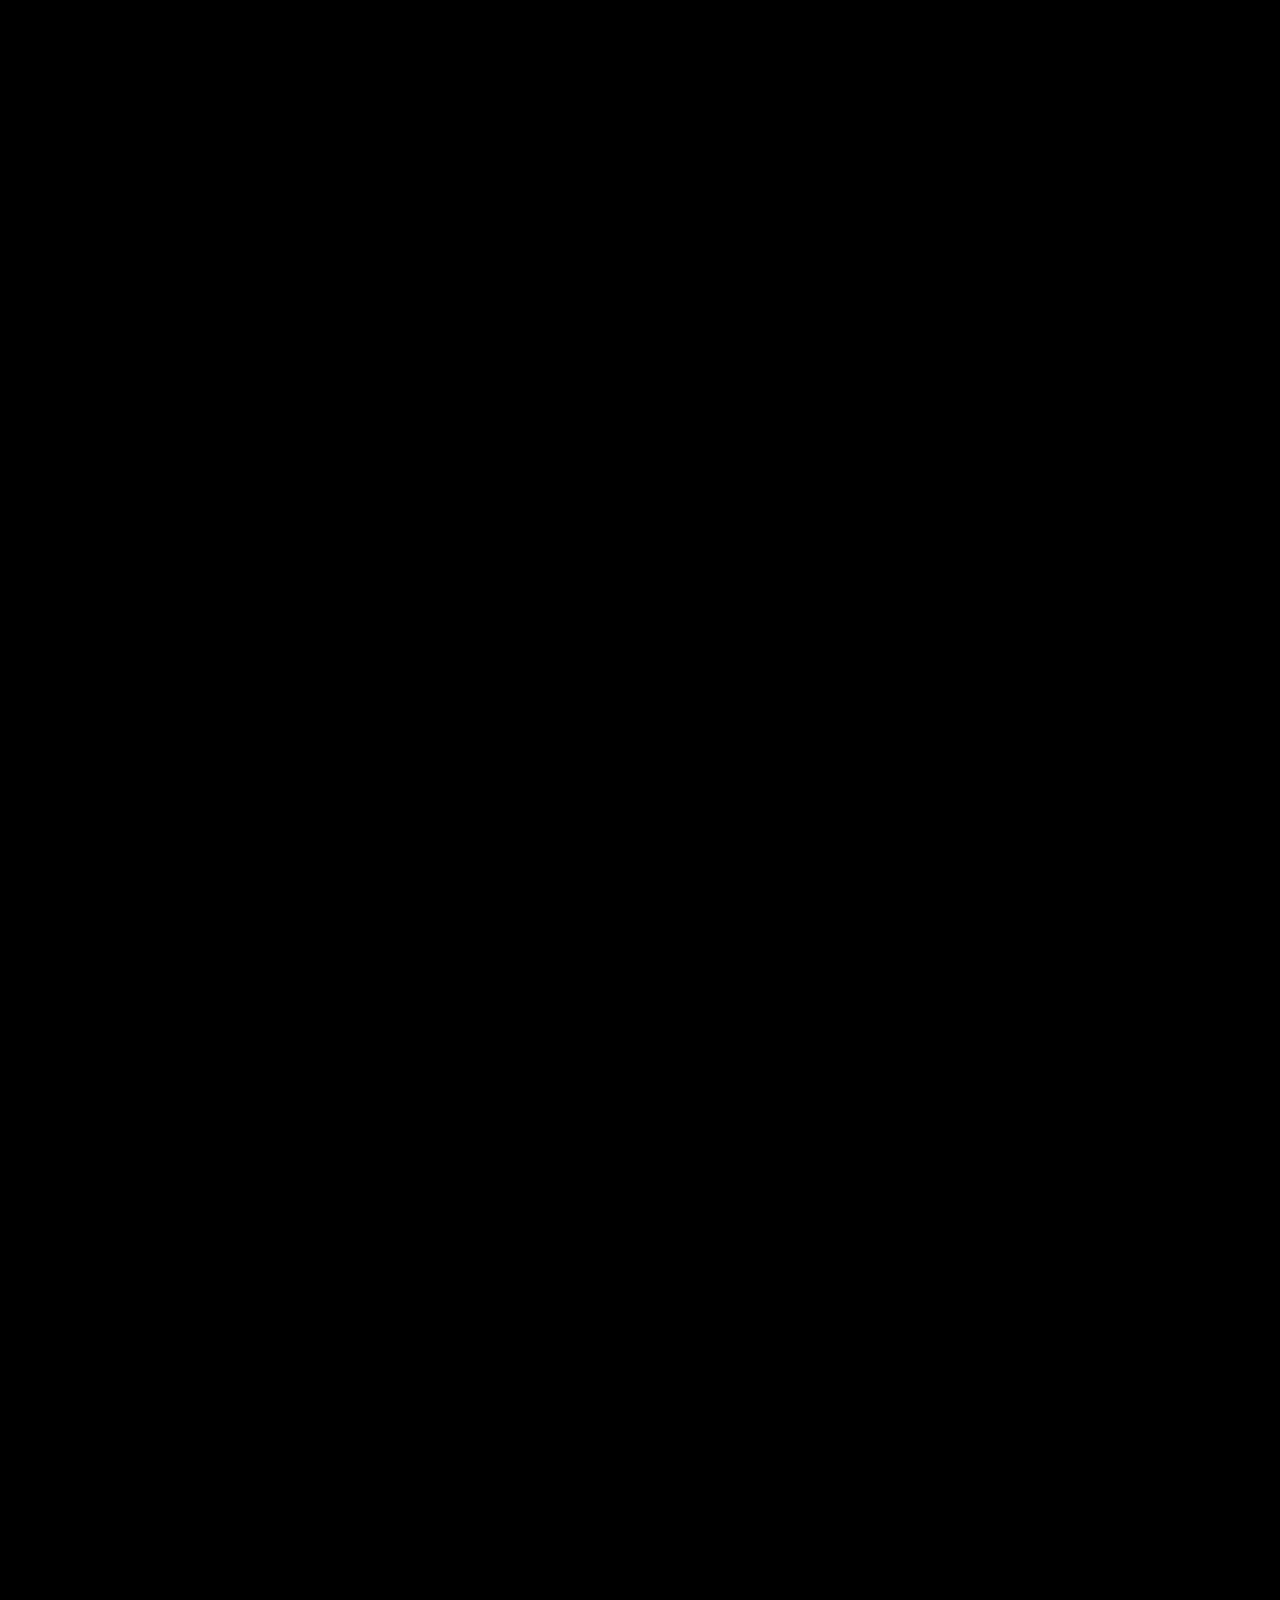
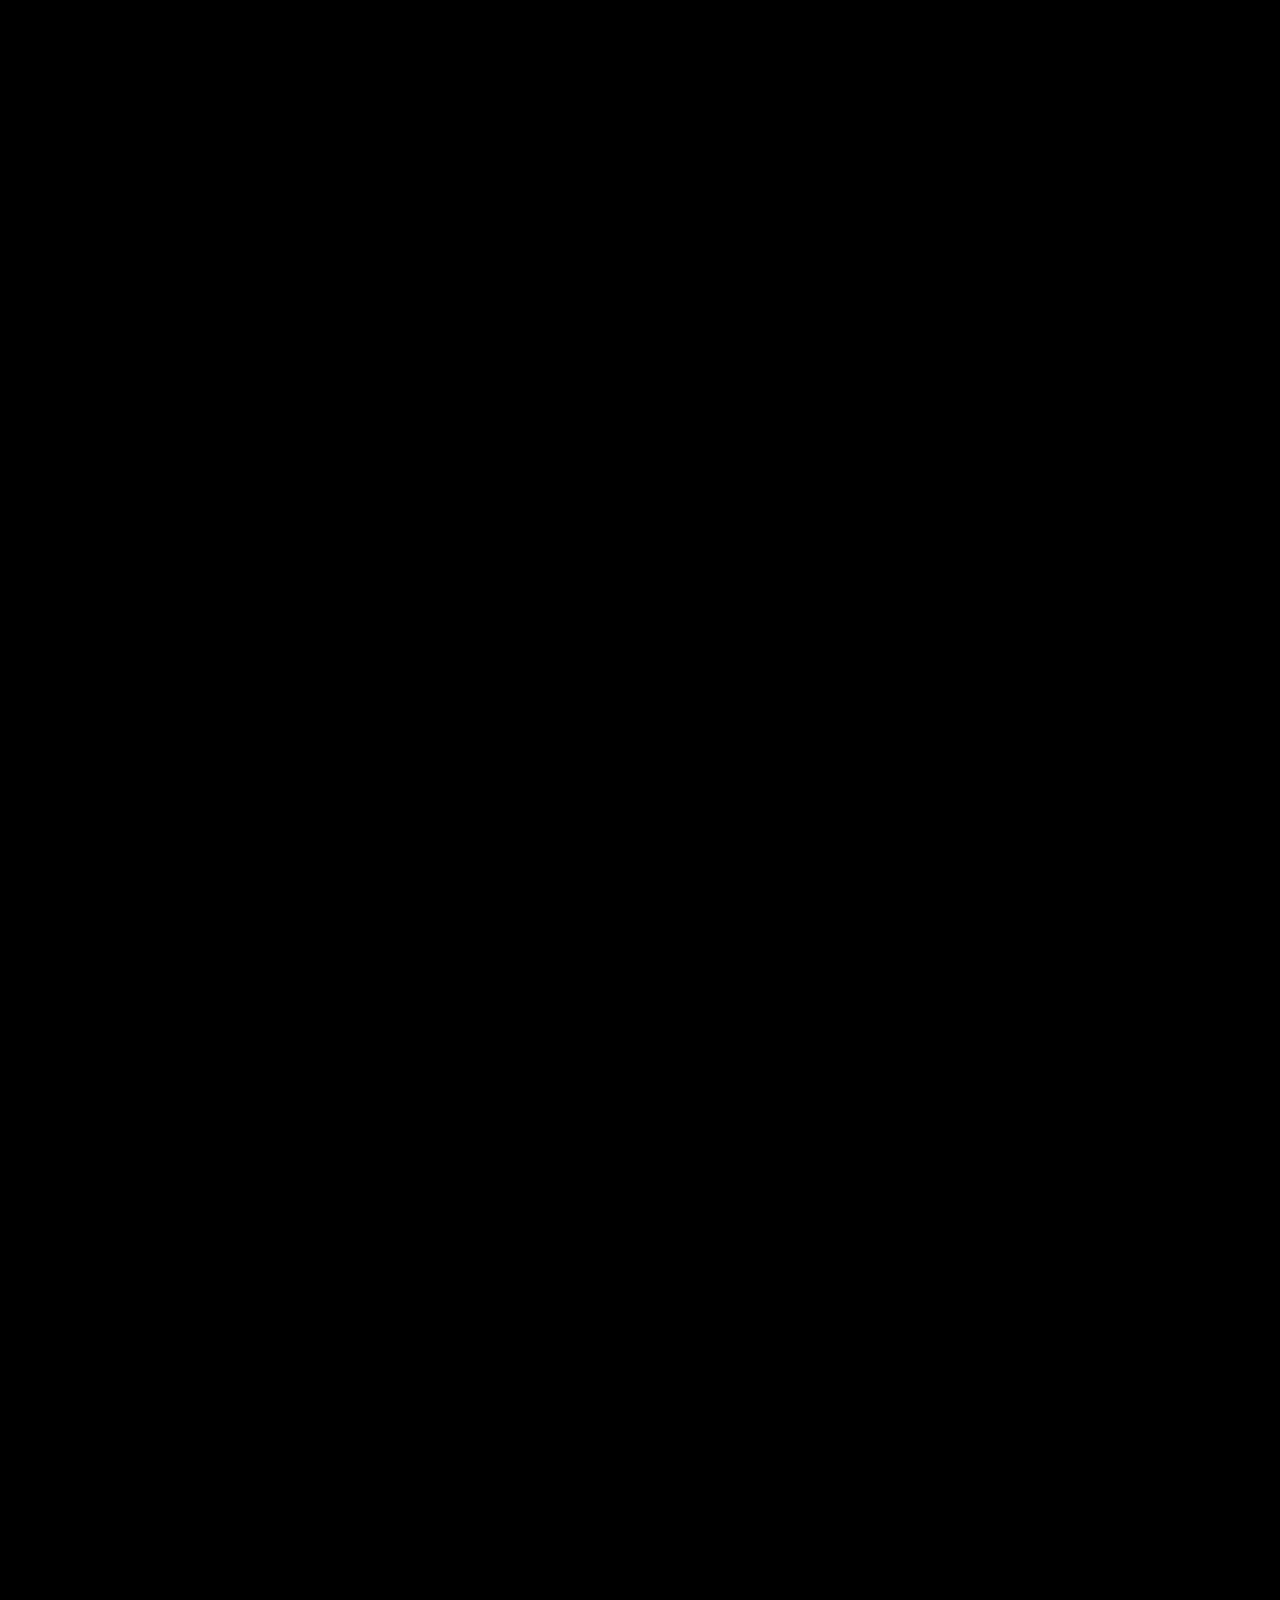
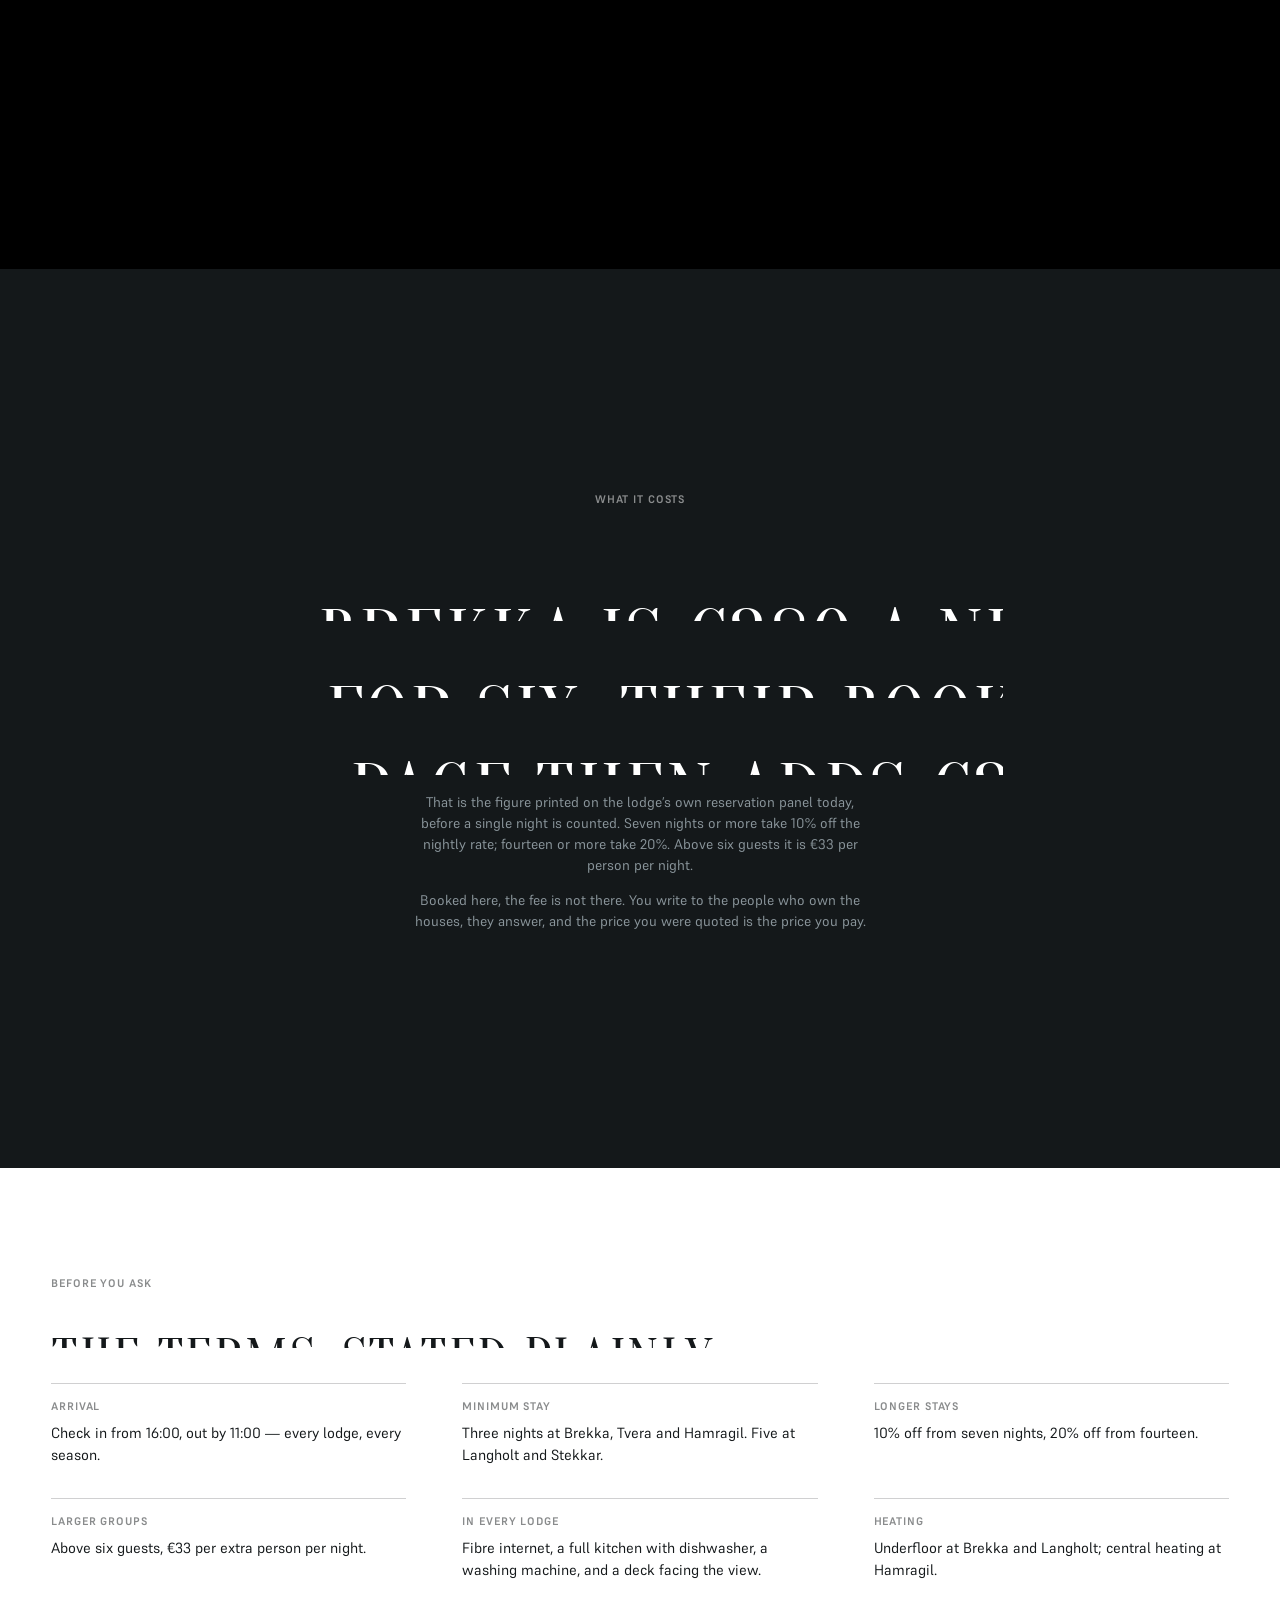
==== commit 90a884dd: "Deploy b8ddad4 (noindex preview)" ====
--- a/index.html
+++ b/index.html
@@ -13,7 +13,7 @@
 <link rel="icon" type="image/png" sizes="180x180" href="assets/img/favicon-180.png">
 <link rel="apple-touch-icon" href="assets/img/favicon-180.png">
 <link rel="icon" href="data:image/svg+xml,%3Csvg xmlns='http://www.w3.org/2000/svg' viewBox='0 0 32 32'%3E%3Crect width='32' height='32' fill='%23000'/%3E%3Ccircle cx='16' cy='16' r='9' fill='none' stroke='%236E7A80' stroke-width='1.2'/%3E%3Ccircle cx='16' cy='16' r='2' fill='%23fff'/%3E%3C/svg%3E">
-<link rel="stylesheet" href="styles.css?v=62467110">
+<link rel="stylesheet" href="styles.css?v=1ce9d90f">
 </head>
 <body class="ui-dark is-loading">
 
@@ -118,11 +118,11 @@
         <h2 class="h0" data-reveal="title">Lodges</h2>
       </div>
       <ul class="stage__names" id="stageNames">
-        <li class="is-on"><span class="h3">Brekka</span><span class="label">Hvalfj&#246;r&#240;ur &#183; sleeps 8</span><span class="stage__why">Forty-five minutes from Reykjav&#237;k, and still the whole fjord to yourself.</span></li>
-        <li><span class="h3">Langholt</span><span class="label">Hvalfj&#246;r&#240;ur &#183; sleeps 5</span><span class="stage__why">Hillside above the Atlantic, the S&#250;lur range across the water.</span></li>
-        <li><span class="h3">Tvera</span><span class="label">Westfjords &#183; sleeps 10</span><span class="stage__why">Mountains on three sides, the sea on the fourth, a geothermal pool at the shore.</span></li>
-        <li><span class="h3">Hamragil</span><span class="label">Fnj&#243;skadalur &#183; 6 bedrooms</span><span class="stage__why">The north, where the winter lights are most dependable. Go&#240;afoss fifteen minutes on.</span></li>
-        <li><span class="h3">Stekkar</span><span class="label">Golden Circle &#183; 100 m&#178; + guest house</span><span class="stage__why">In the middle of Geysir, Gullfoss and &#222;ingvellir, with the plain to yourself at night.</span></li>
+        <li class="is-on"><button class="stage__pick" type="button" aria-pressed="true"><span class="h3">Brekka</span><span class="label">Hvalfj&#246;r&#240;ur &#183; sleeps 8</span><span class="stage__why">Forty-five minutes from Reykjav&#237;k, and still the whole fjord to yourself.</span></button></li>
+        <li><button class="stage__pick" type="button" aria-pressed="false"><span class="h3">Langholt</span><span class="label">Hvalfj&#246;r&#240;ur &#183; sleeps 5</span><span class="stage__why">Hillside above the Atlantic, the S&#250;lur range across the water.</span></button></li>
+        <li><button class="stage__pick" type="button" aria-pressed="false"><span class="h3">Tvera</span><span class="label">Westfjords &#183; sleeps 10</span><span class="stage__why">Mountains on three sides, the sea on the fourth, a geothermal pool at the shore.</span></button></li>
+        <li><button class="stage__pick" type="button" aria-pressed="false"><span class="h3">Hamragil</span><span class="label">Fnj&#243;skadalur &#183; 6 bedrooms</span><span class="stage__why">The north, where the winter lights are most dependable. Go&#240;afoss fifteen minutes on.</span></button></li>
+        <li><button class="stage__pick" type="button" aria-pressed="false"><span class="h3">Stekkar</span><span class="label">Golden Circle &#183; 100 m&#178; + guest house</span><span class="stage__why">In the middle of Geysir, Gullfoss and &#222;ingvellir, with the plain to yourself at night.</span></button></li>
       </ul>
     </div>
   </section>
@@ -284,6 +284,6 @@
 <script src="assets/vendor/gsap.min.js"></script>
 <script src="assets/vendor/ScrollTrigger.min.js"></script>
 <script src="assets/vendor/lenis.min.js"></script>
-<script src="app.js?v=77959bd4"></script>
+<script src="app.js?v=83958c9c"></script>
 </body>
 </html>
--- a/styles.css
+++ b/styles.css
@@ -220,6 +220,13 @@
   list-style: none; display: grid; gap: clamp(.7rem, 2vh, 1.35rem); width: min(30rem, 62vw);
 }
 .stage__names li { display: grid; gap: .18rem; }
+/* Each lodge is a real control: five houses were reachable only by scrolling the
+   chapter at exactly the right speed, and on a phone (where the chapter is not pinned)
+   four of the five photographs could not be reached at all. */
+.stage__pick { display: grid; gap: .18rem; width: 100%; text-align: left; cursor: pointer;
+  background: none; border: 0; padding: .35rem 0; font: inherit; color: inherit;
+  -webkit-tap-highlight-color: transparent; }
+.stage__pick:focus-visible { outline: 2px solid var(--c-white); outline-offset: 4px; }
 .stage__names li .h3 { color: #6E7A80; transition: color 1s var(--house); }
 .stage__names li.is-on .h3 { color: var(--c-white); }
 
@@ -337,6 +344,7 @@
 @media (max-width: 1000px) {
   .terms { grid-template-columns: repeat(2, 1fr); }
   .loc__card, .loc__progress { width: min(28rem, 60vw); }
+  .loc__title { padding-inline: var(--pad); }
 }
 @media (max-width: 860px) {
   .header__cta { display: none; }
@@ -354,17 +362,25 @@
   .stage__type { position: static; text-align: left; }
   .stage__plates { position: relative; right: auto; top: auto; translate: none; width: 100%; margin-top: clamp(1.6rem, 5vw, 2.4rem); aspect-ratio: 4/5; }
   .stage__names { position: static; margin-top: clamp(1.6rem, 5vw, 2.4rem); gap: 1.15rem; width: 100%; }
+  .stage__pick { padding: .55rem 0; }
   .stage__names li .h3 { color: #7E8A90; }
   .stage__names li.is-on .h3 { color: var(--c-white); }
   .stage__why { max-width: none; }
-  .loc { display: block; }
-  .loc__maplayer { position: relative; height: auto; padding: calc(5.5rem + env(safe-area-inset-top)) var(--pad) 2.5rem; }
-  .loc__title { position: static; display: block; text-align: center; padding-top: 0; }
-  .loc__plot { width: 100%; margin: 1.6rem auto 0; transform: none; }
-  .loc__cards::before { display: none; }
-  .loc__cards { padding-top: 0; }
-  .loc__card { position: relative; height: auto; width: 100%; margin: 0; padding: 1.6rem var(--pad); border-bottom: 1px solid var(--t-line); opacity: 1; }
-  .loc__progress { display: none; }
+  /* The locations chapter KEEPS its scroll experience on a phone — pinned map layer,
+     cards swapping over it, live progress rule. It is only re-composed for portrait:
+     the map sits in the upper half and the card is anchored to the bottom behind its
+     own scrim, instead of the desktop map-left / card-right split. Flattening it to a
+     static list (which is what fixed the edge-padding bug first time round) threw the
+     whole chapter away. */
+  .loc__map { place-items: start center; padding-top: 15svh; }
+  .loc__plot { width: 94vw; transform: none; }
+  /* the desktop scrim is a right-edge wash; on a phone the card sits at the bottom */
+  .loc__scrim { inset: auto 0 0 0; width: auto; height: 64svh;
+    background: linear-gradient(0deg, rgba(0,0,0,.95) 36%, rgba(0,0,0,.72) 62%, rgba(0,0,0,0) 100%); }
+  .loc__card { width: 100%; margin: 0; justify-content: flex-end;
+    padding: 0 var(--pad) calc(var(--spacing) * 3.4); }
+  .loc__body { max-width: none; }
+  .loc__progress { width: auto; margin: 0 var(--pad); bottom: calc(var(--spacing) * 1.8); }
   .terms { grid-template-columns: 1fr; }
   .quotes { height: auto; }
   .quotes__pin { position: relative; height: auto; padding: 4rem var(--pad); gap: 2.5rem; }
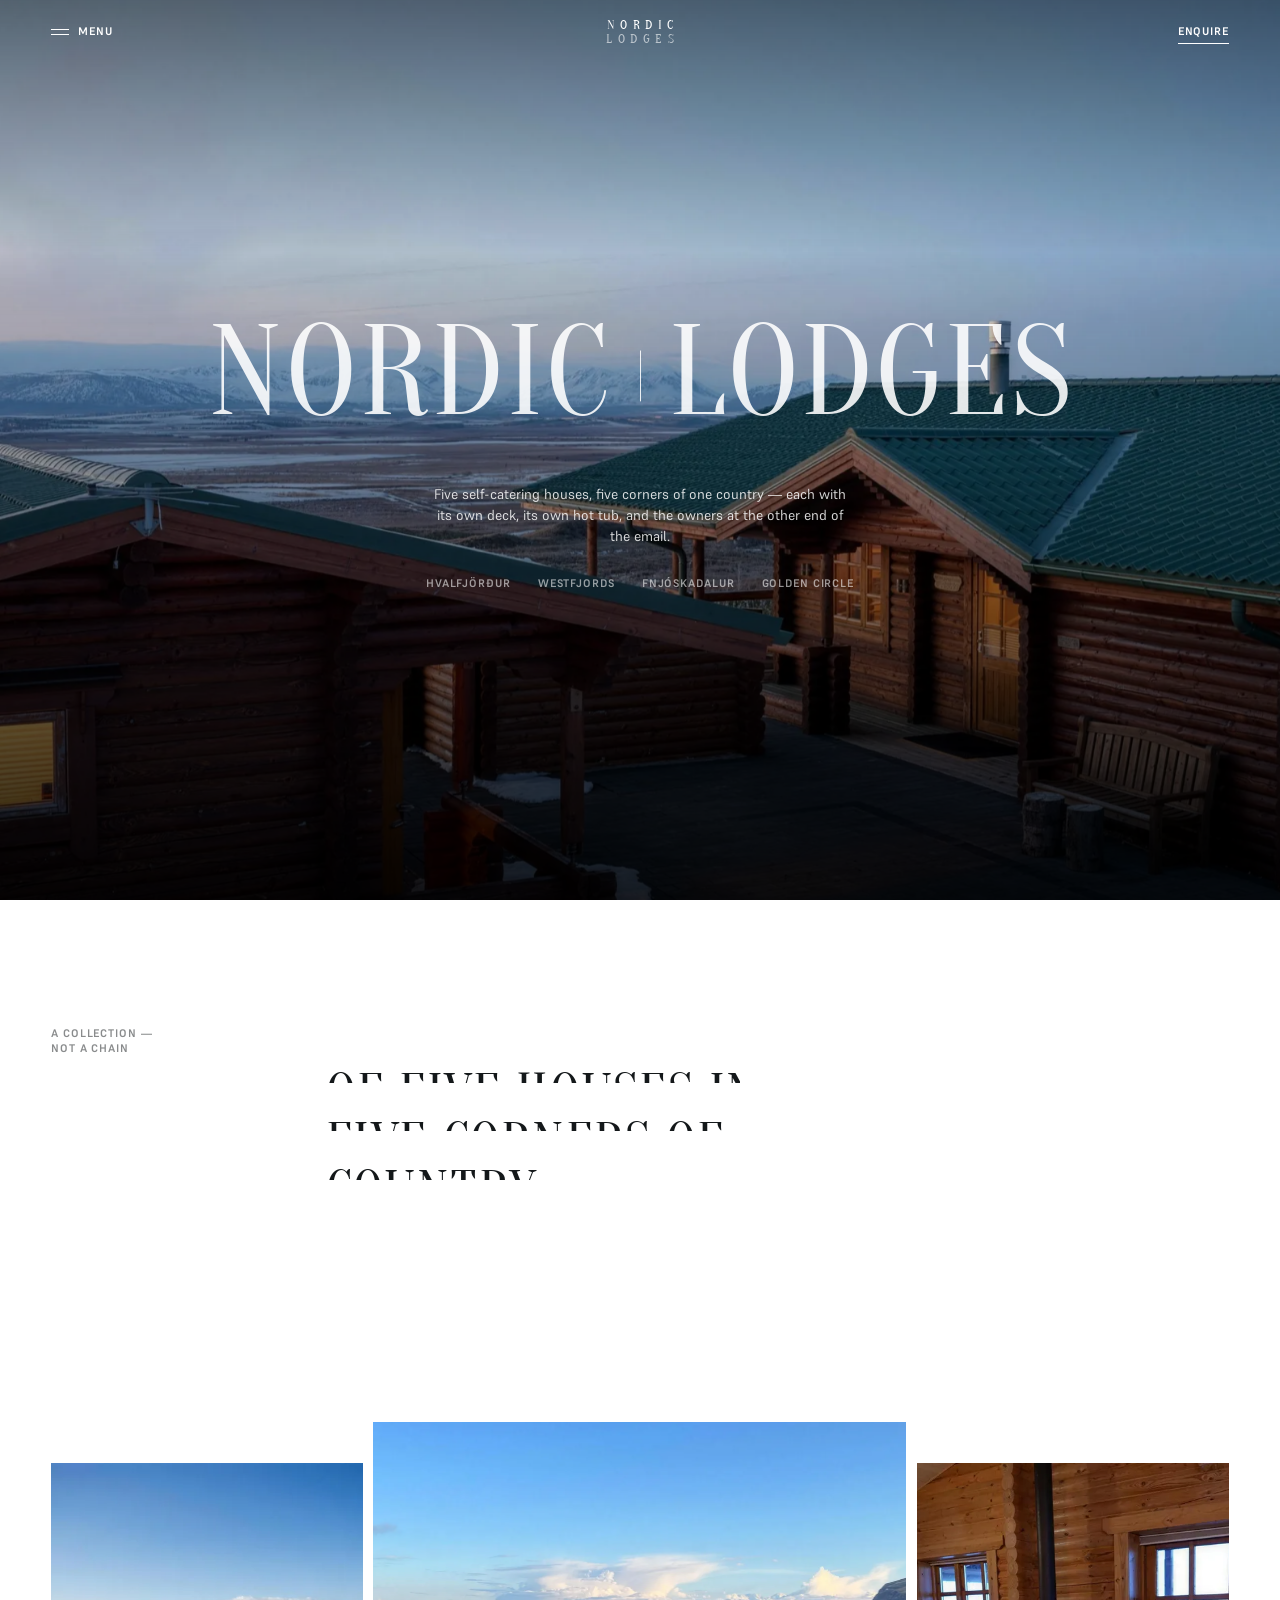
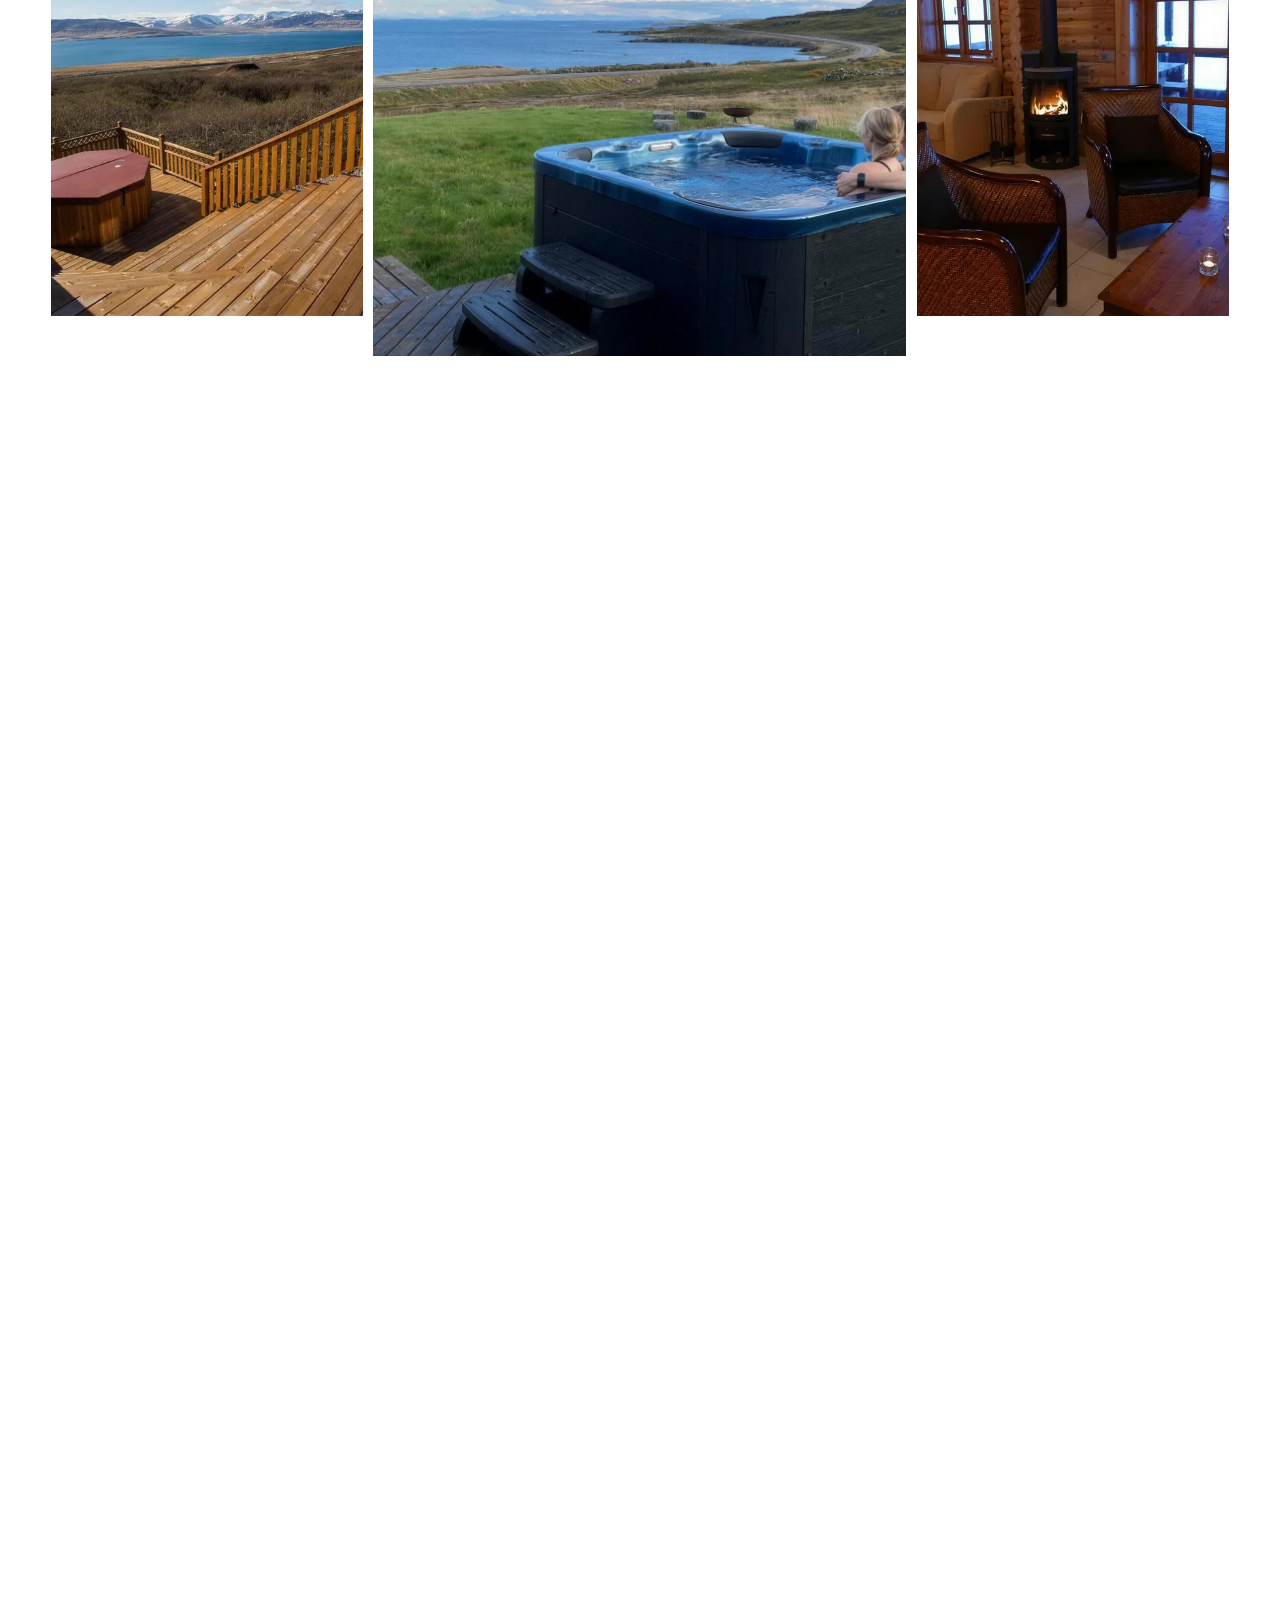
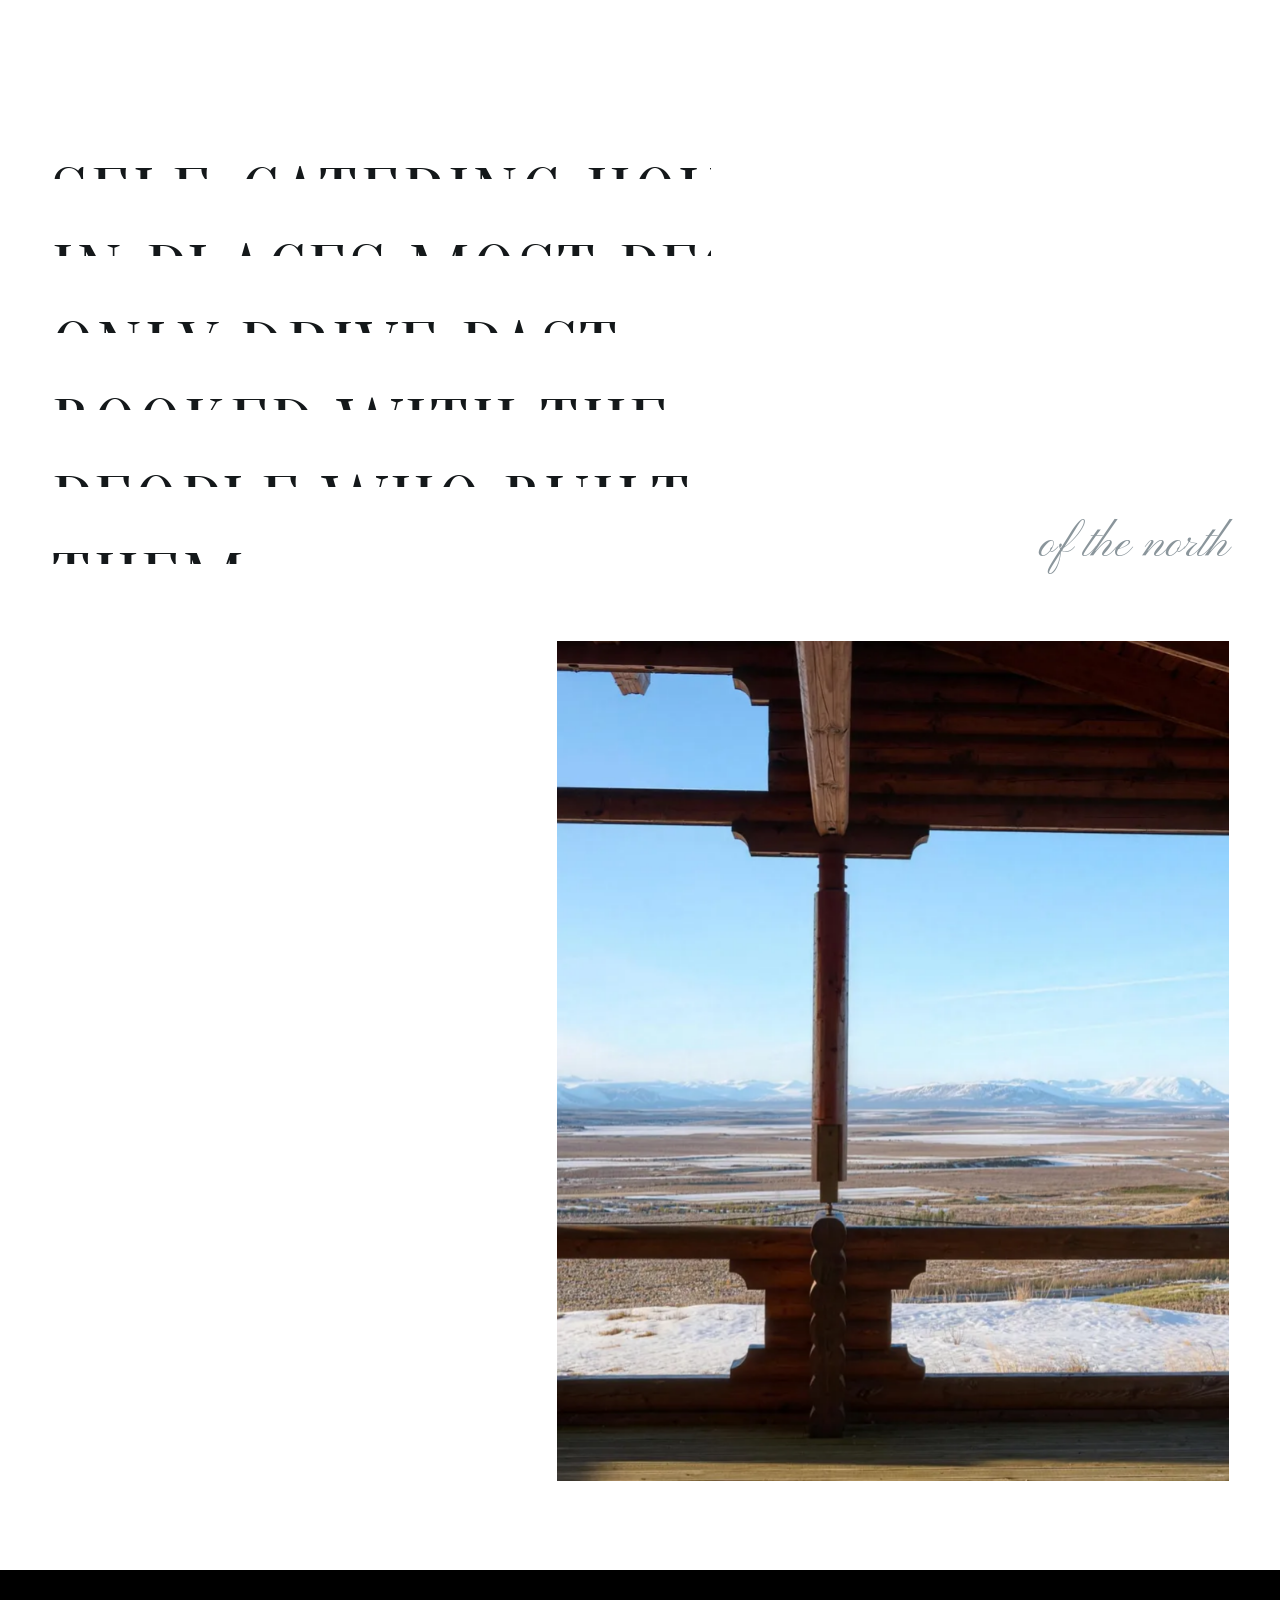
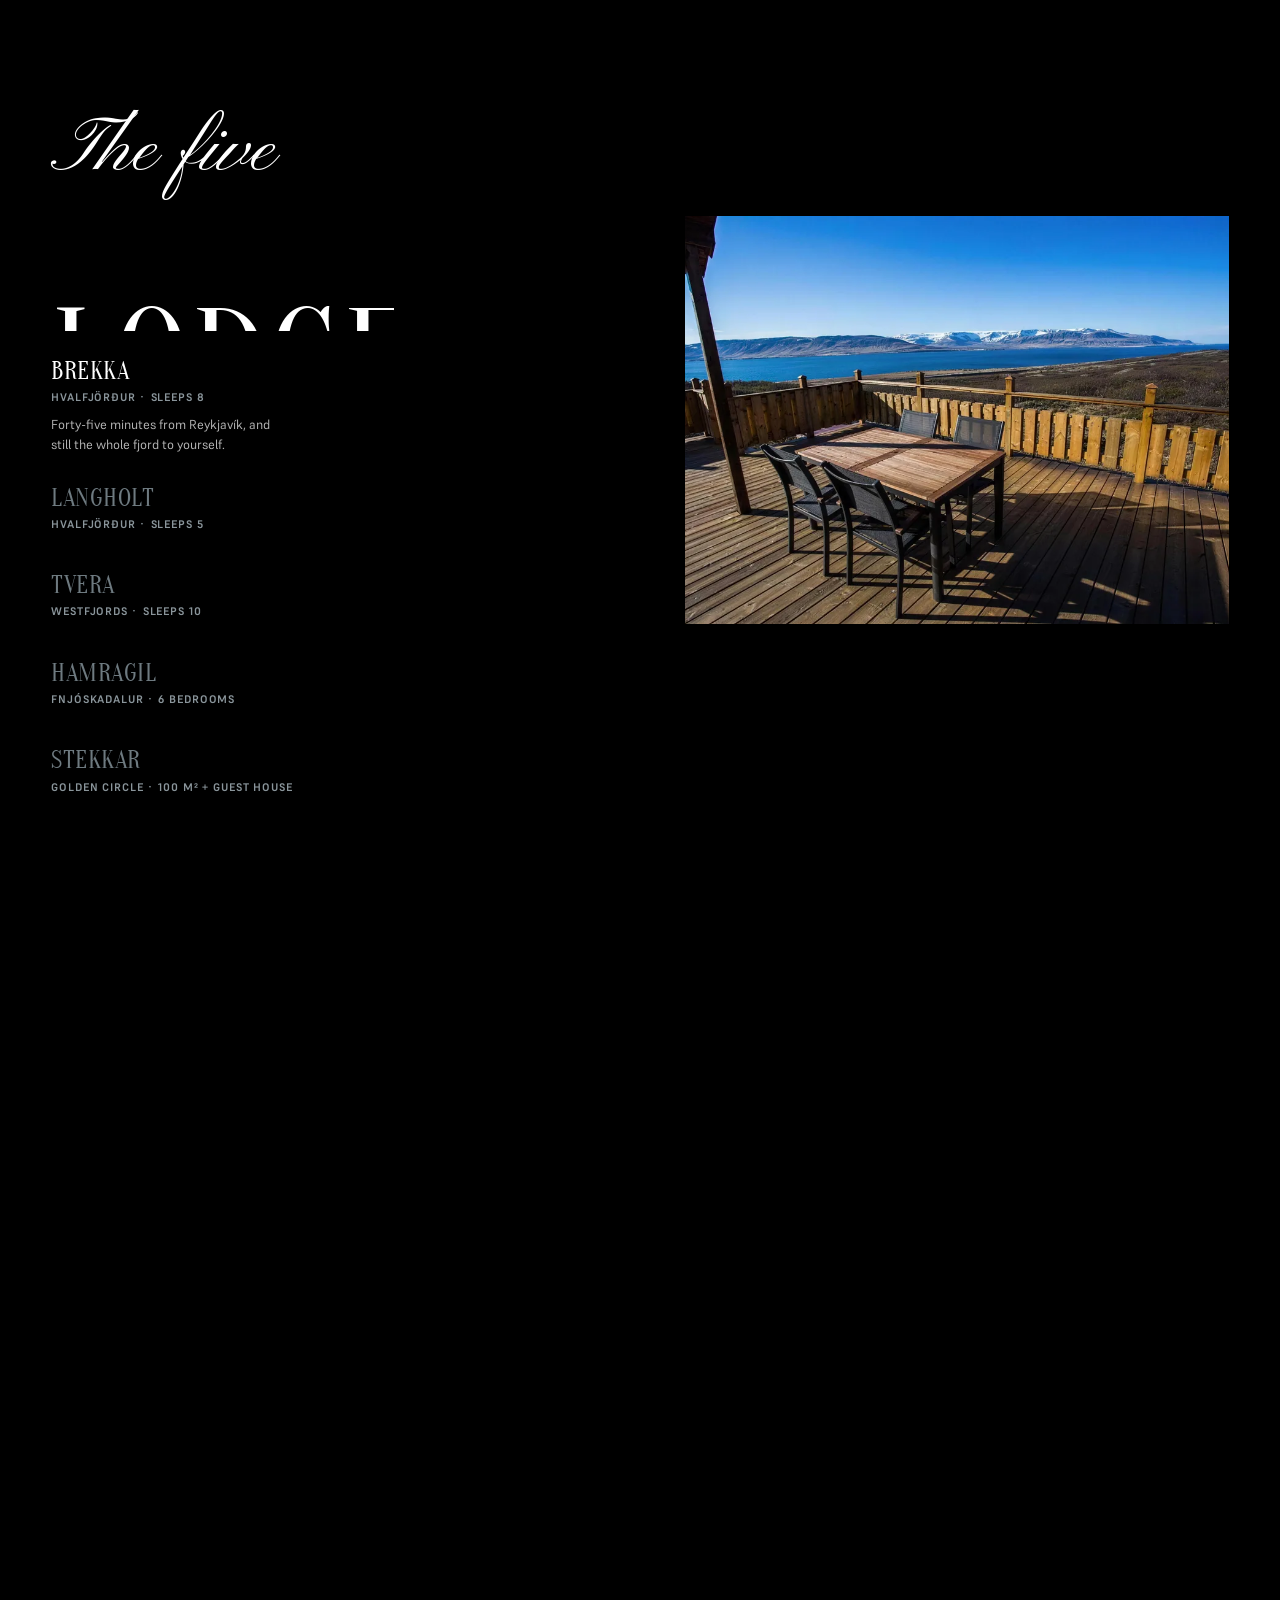
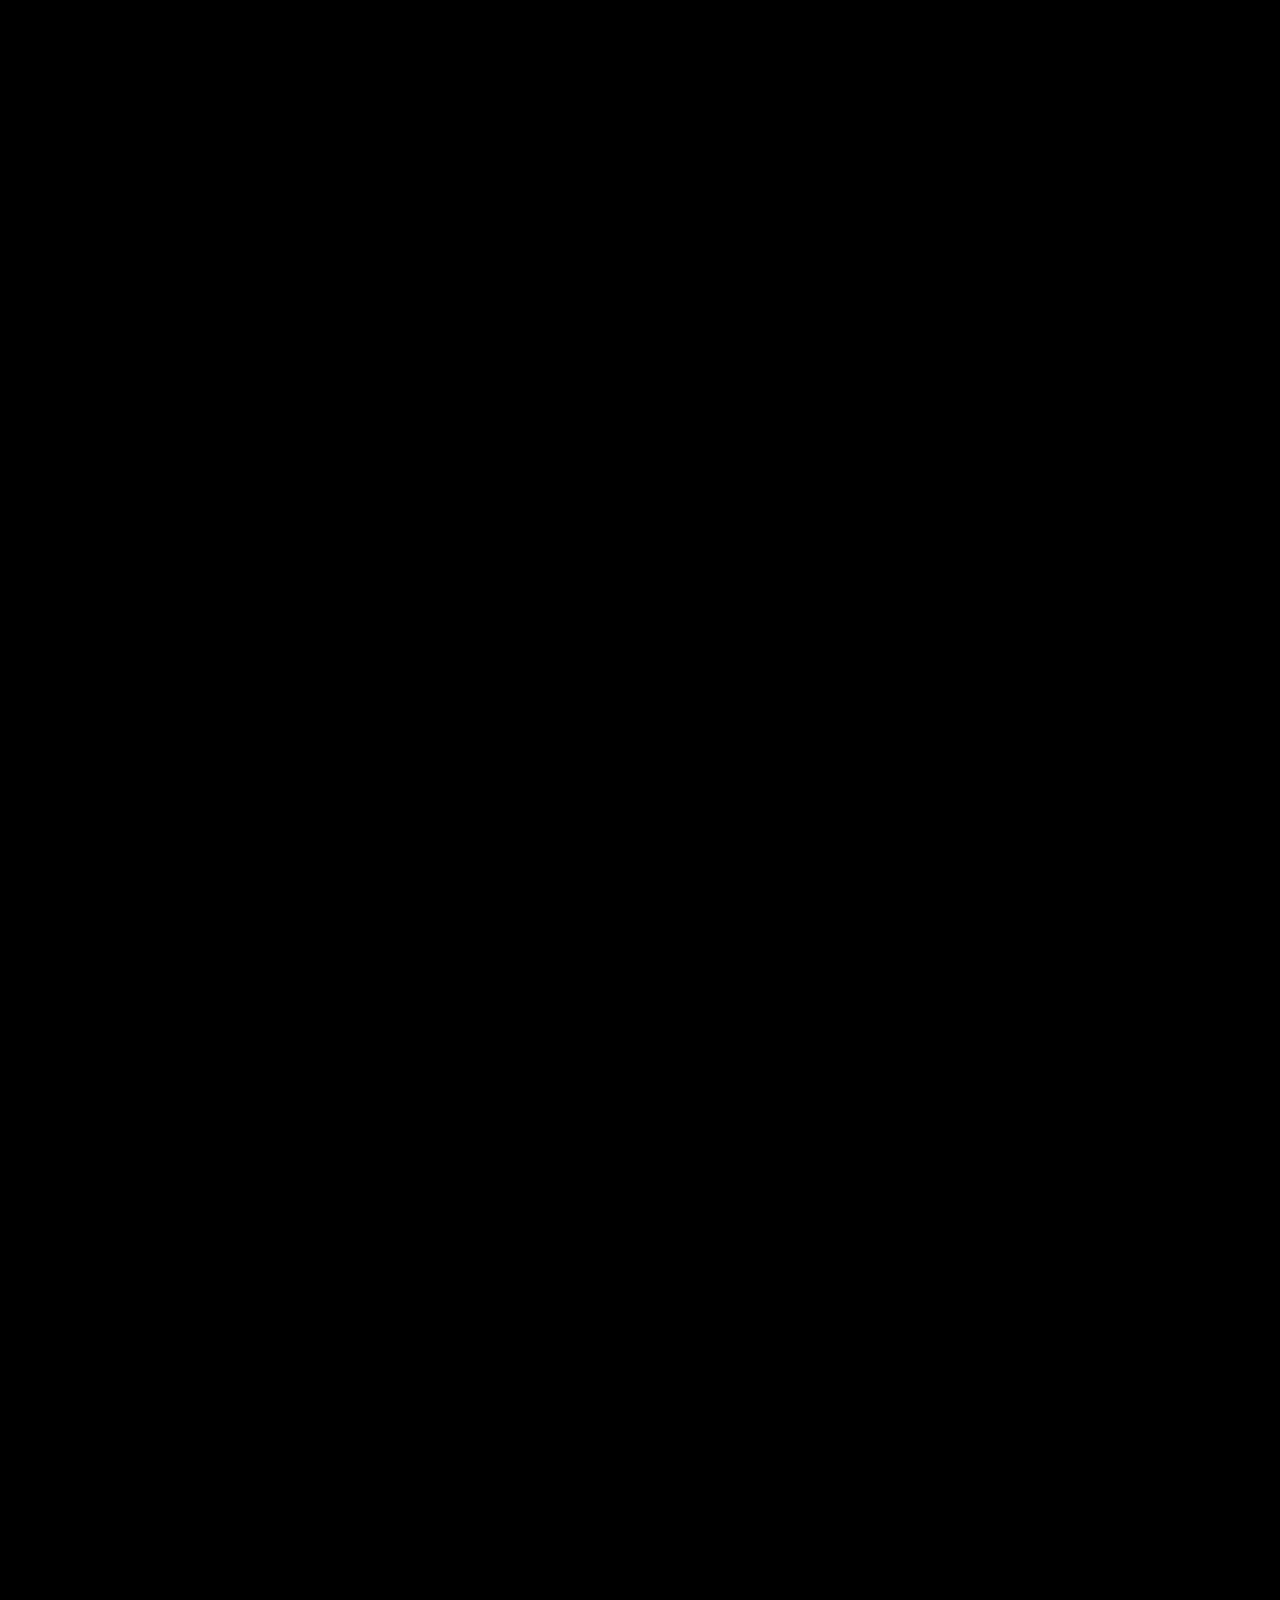
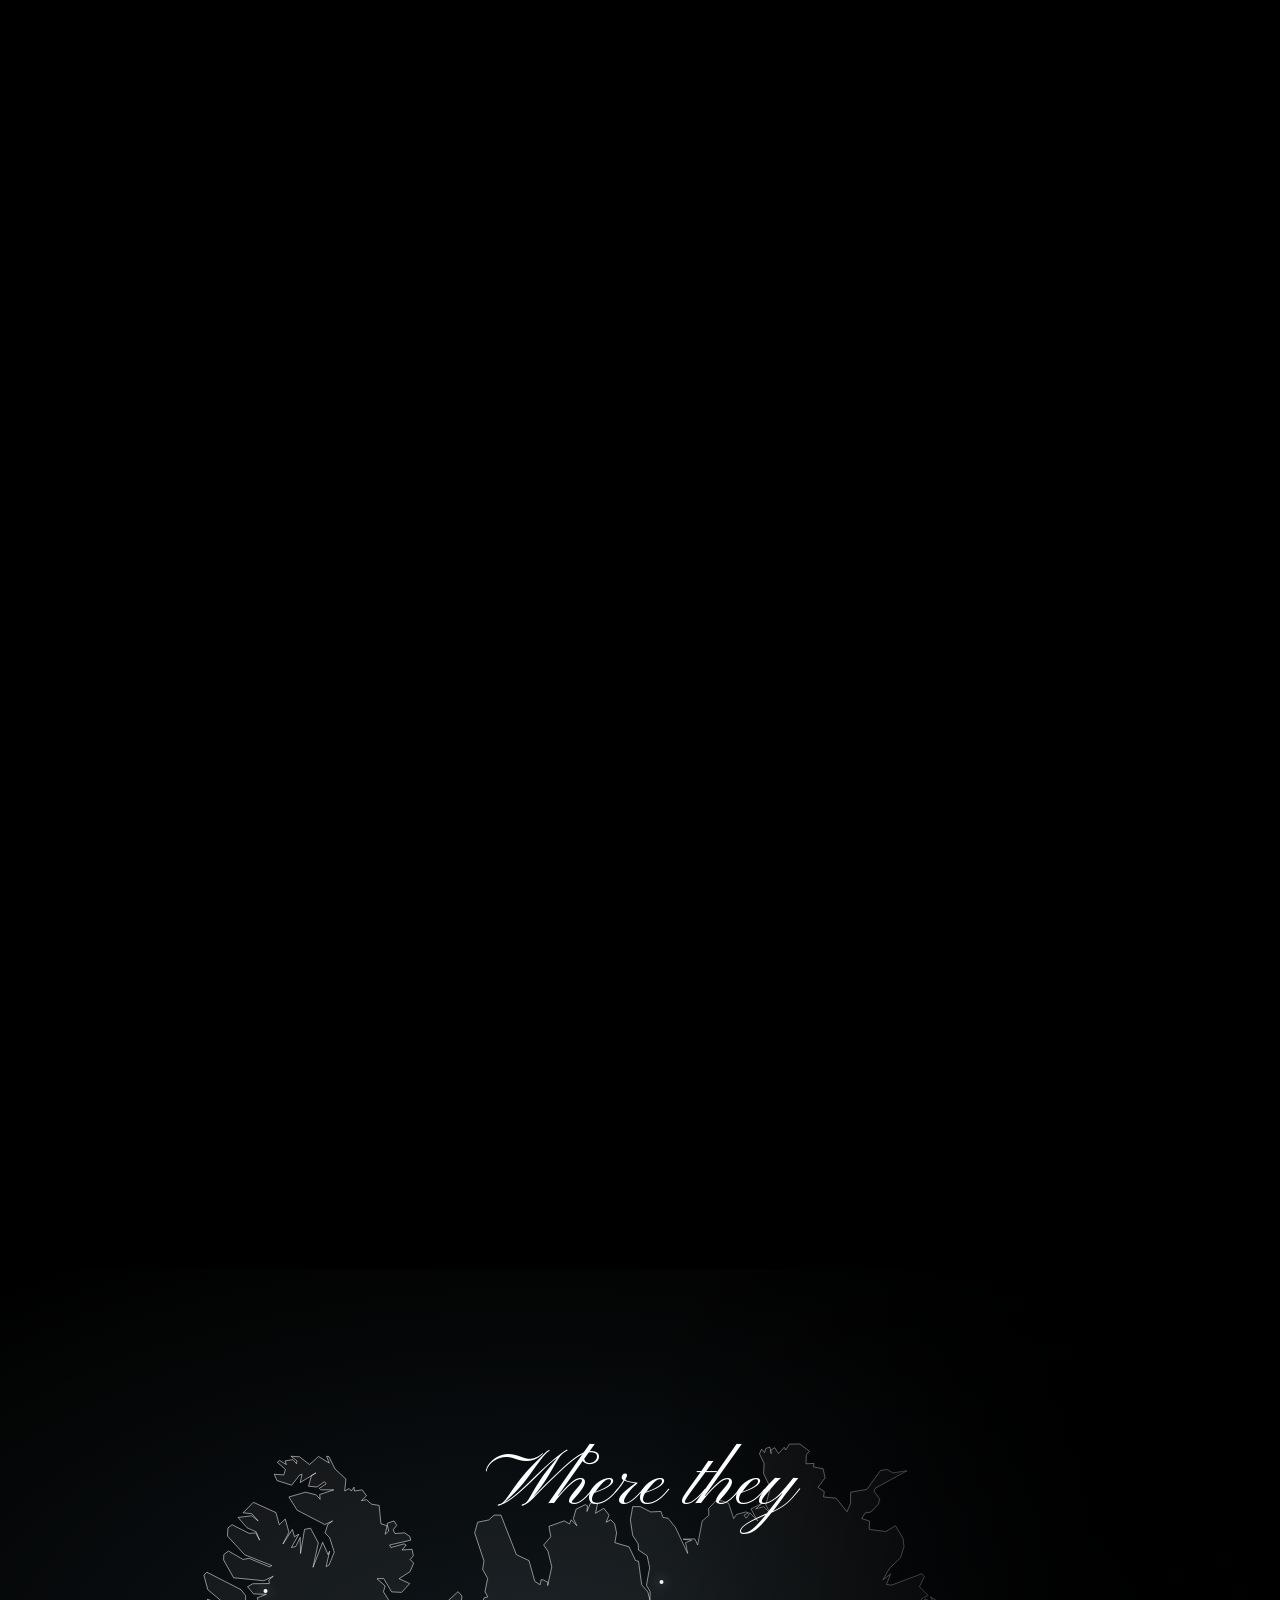
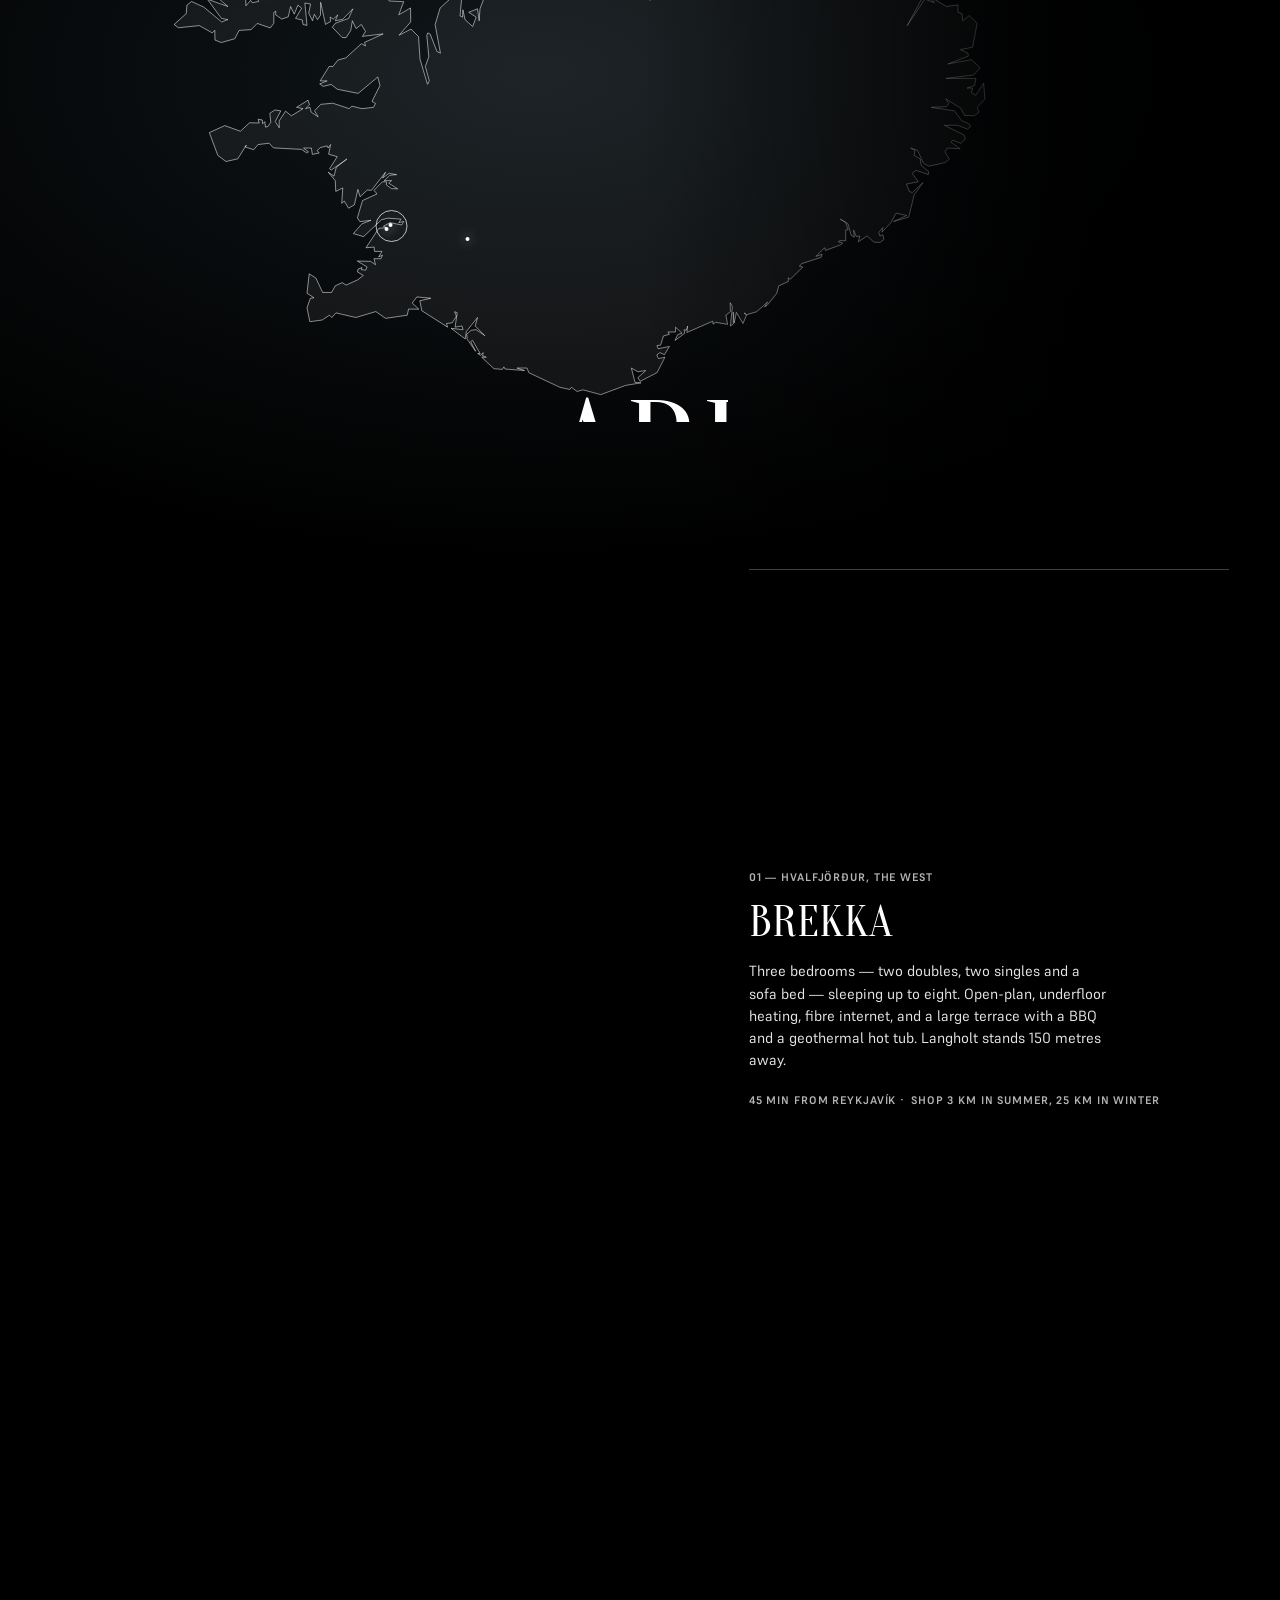
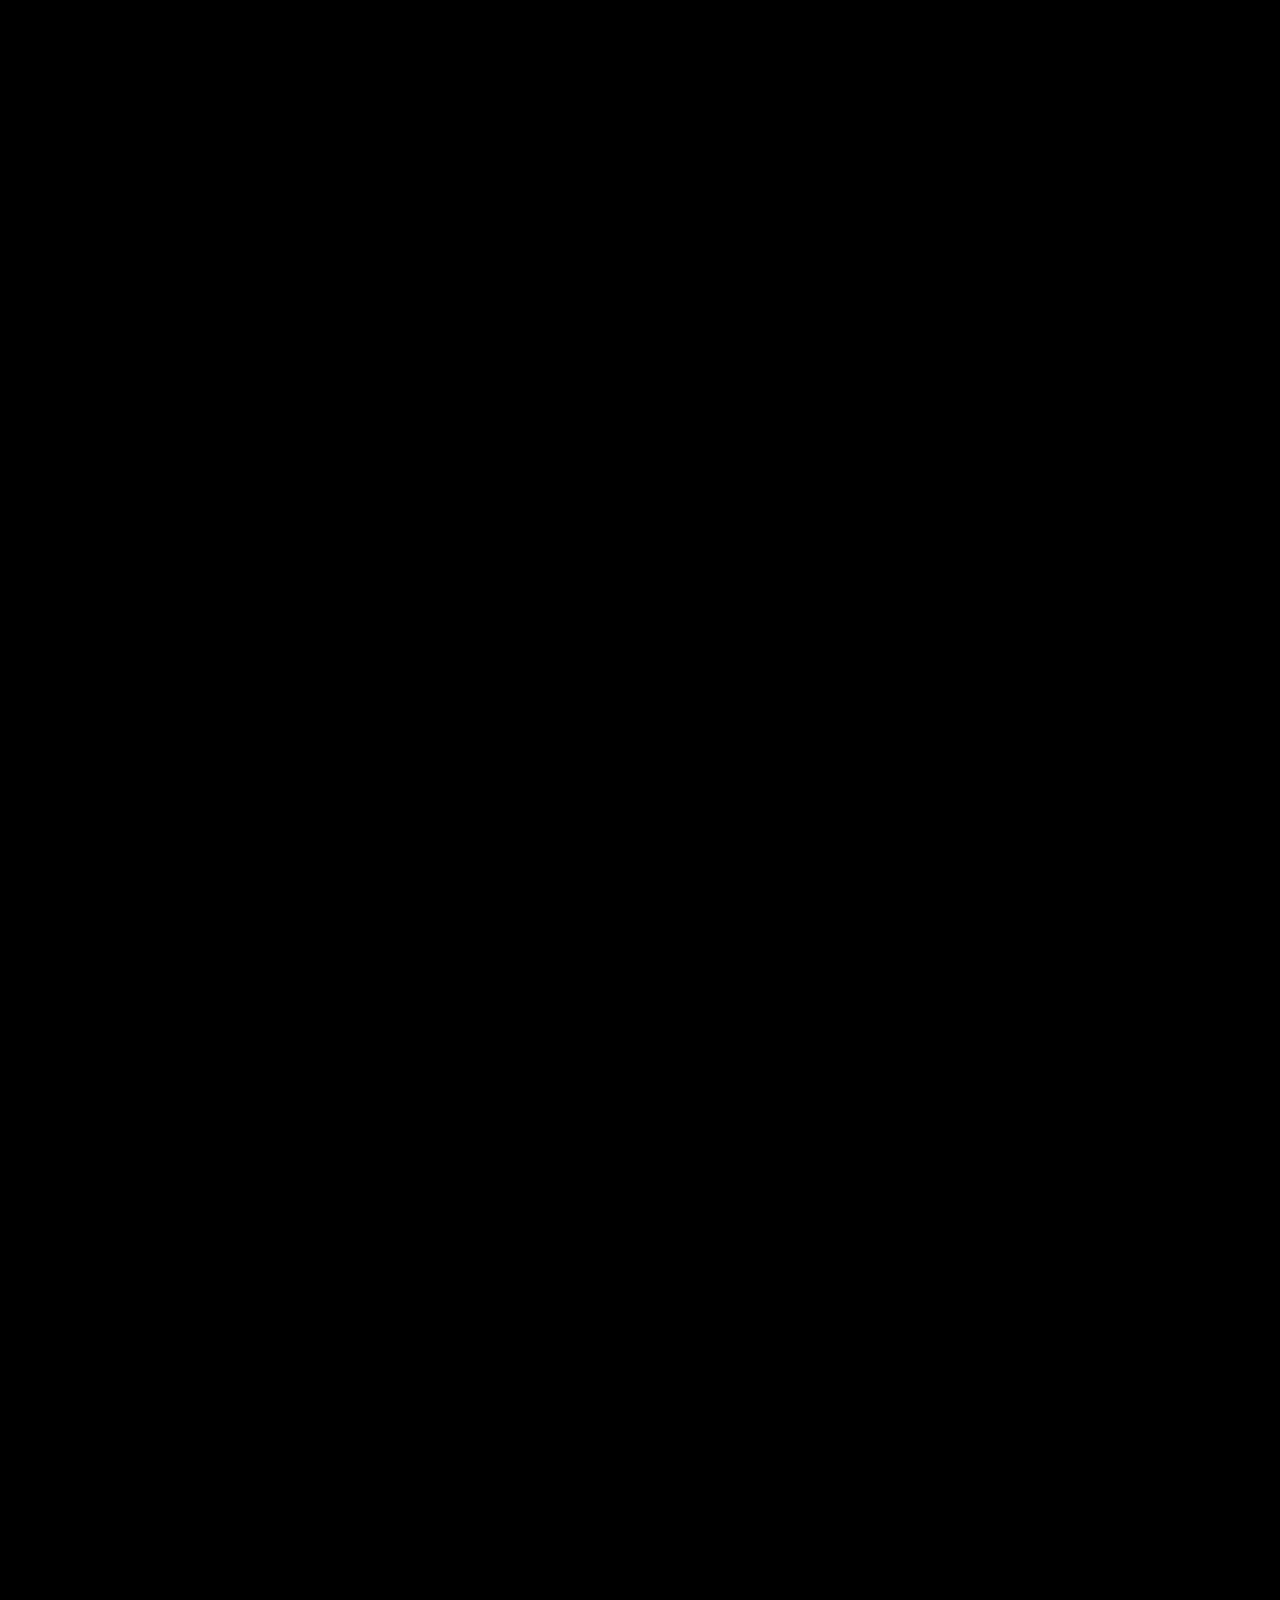
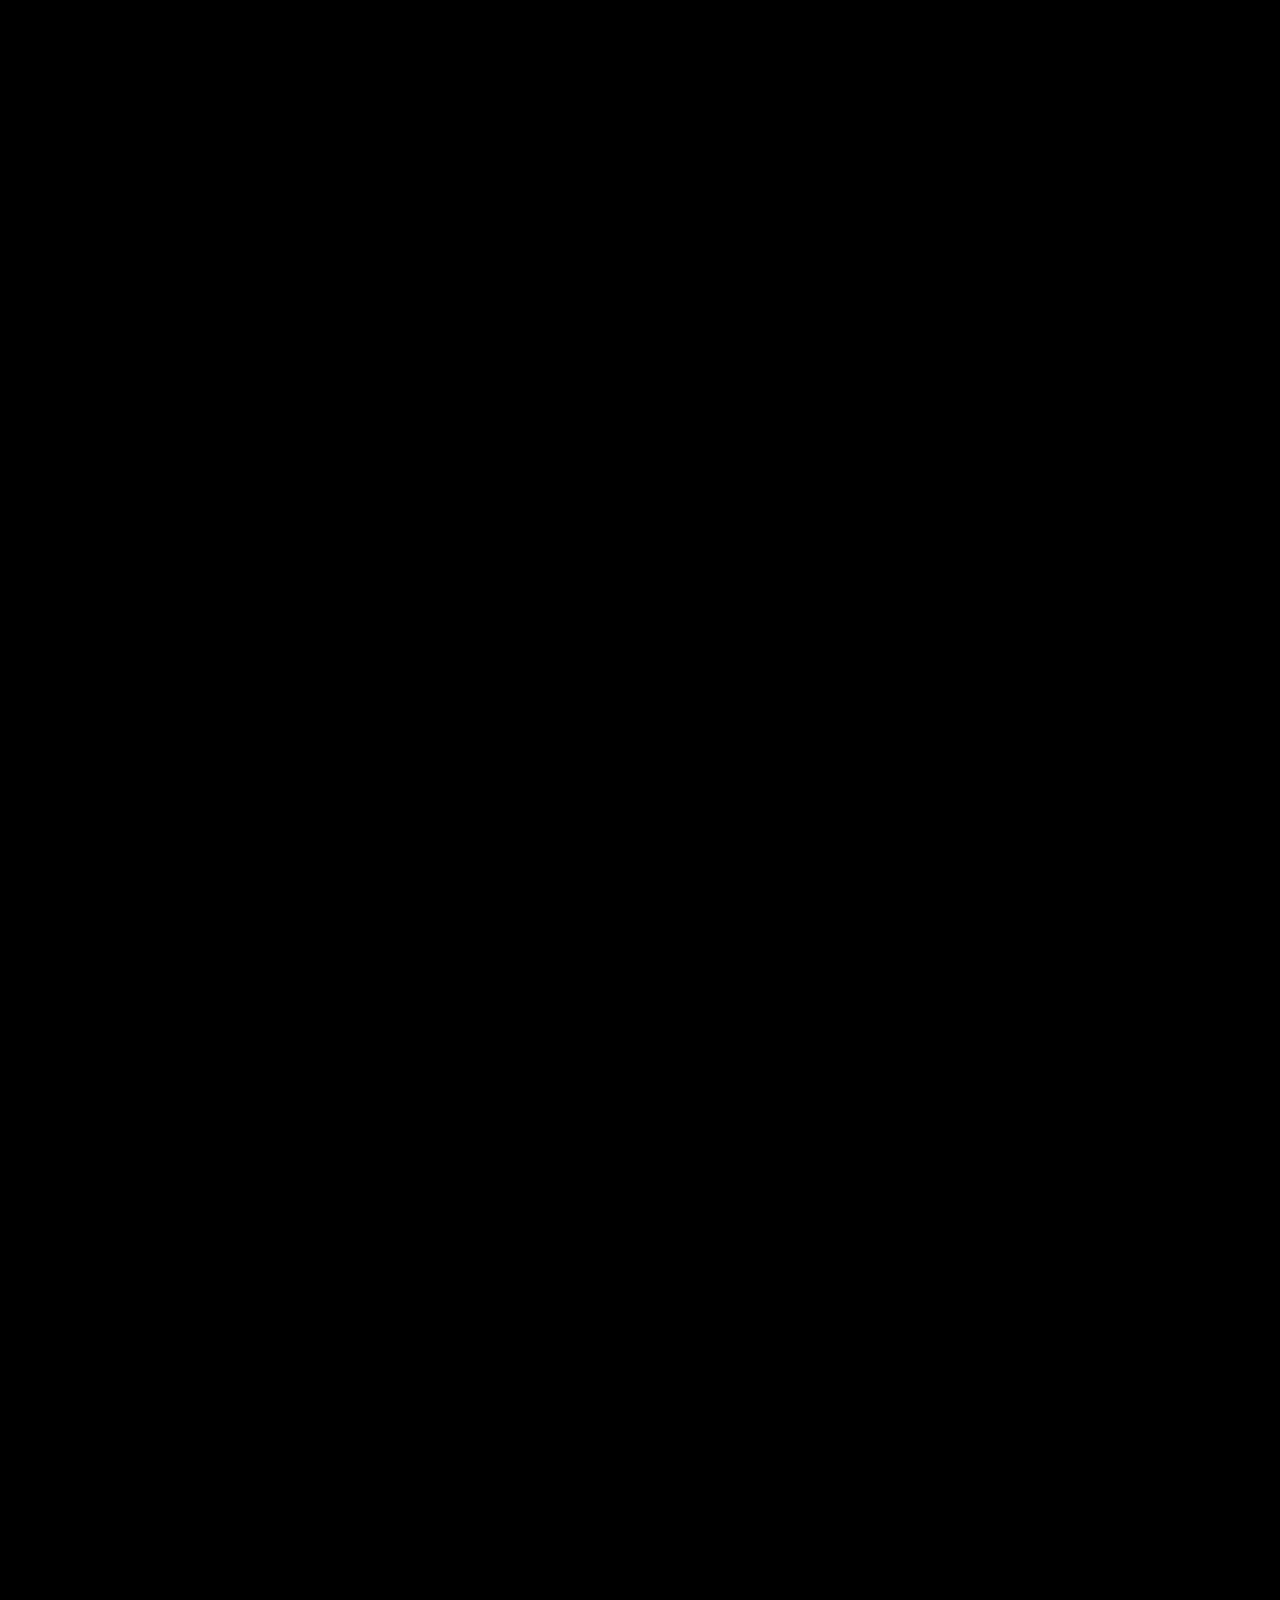
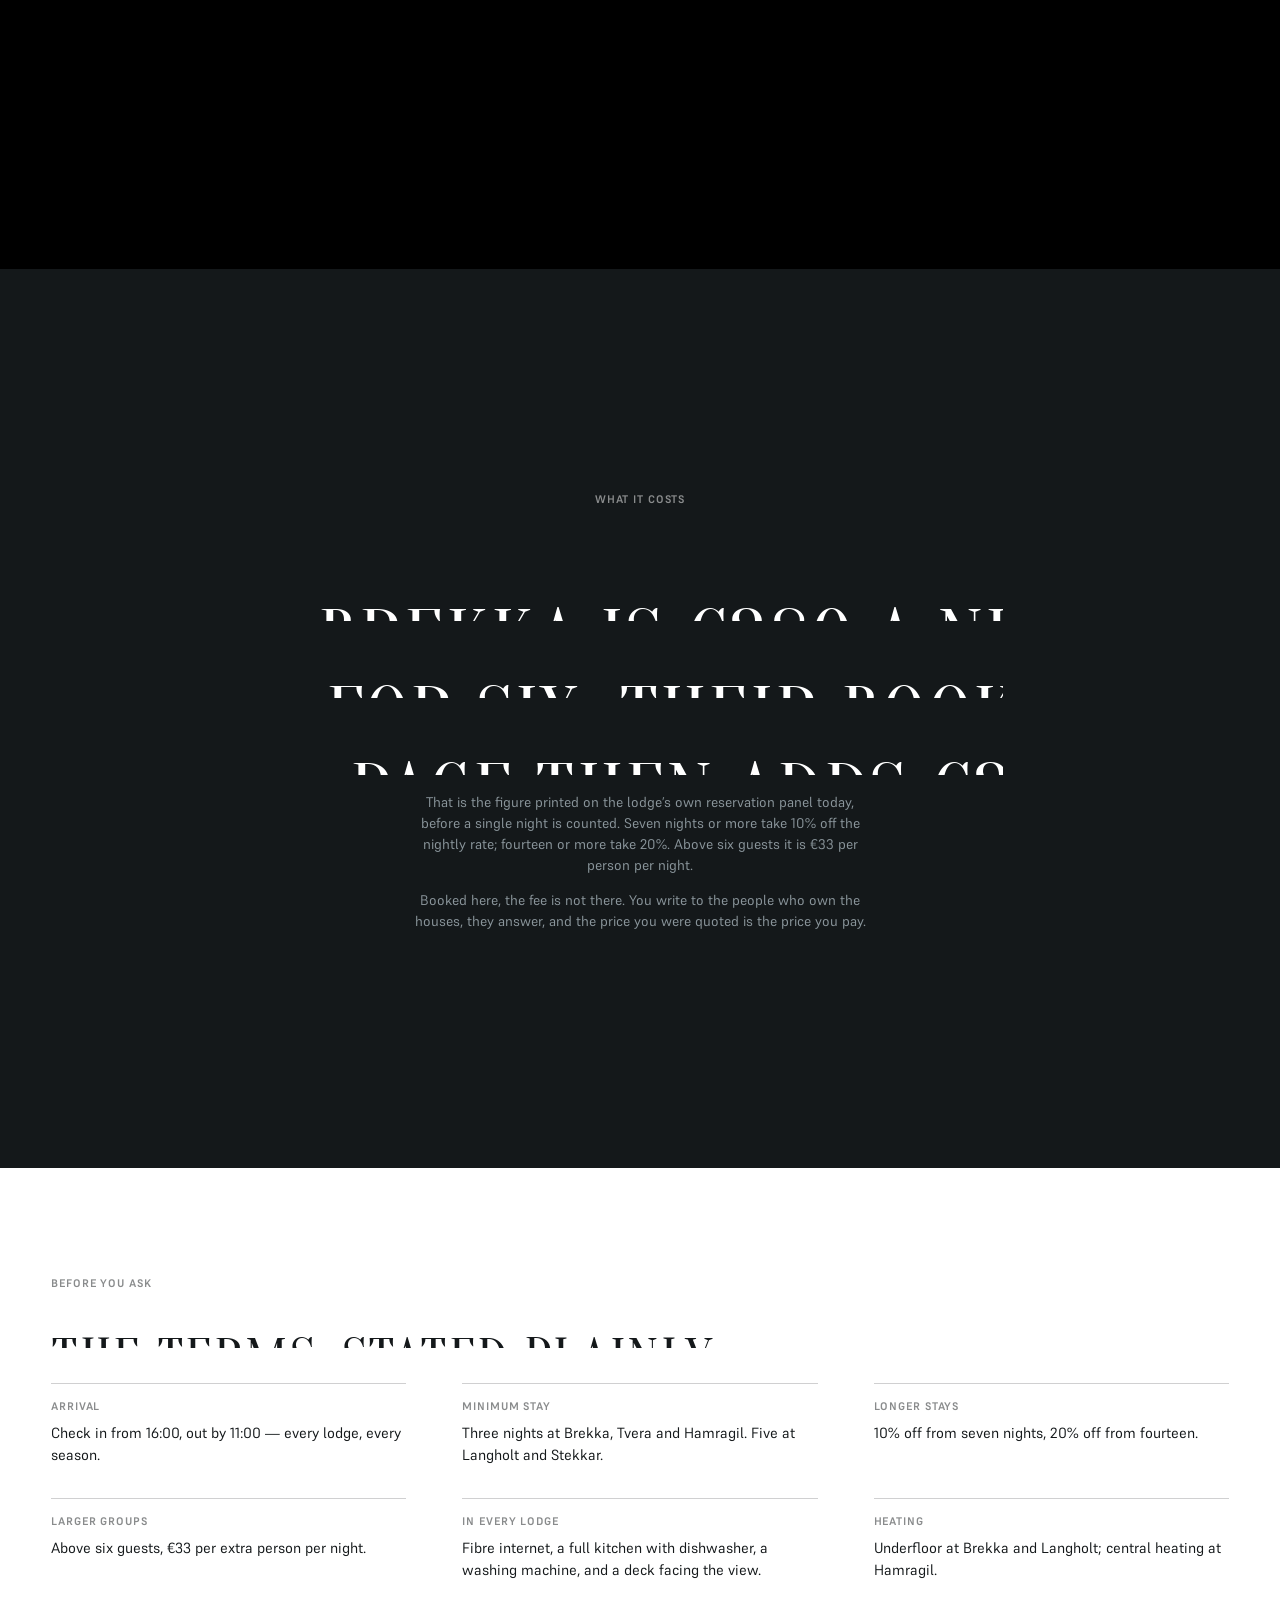
==== commit c4db93aa: "Deploy b8ddad4 (noindex preview)" ====
--- a/index.html
+++ b/index.html
@@ -284,6 +284,6 @@
 <script src="assets/vendor/gsap.min.js"></script>
 <script src="assets/vendor/ScrollTrigger.min.js"></script>
 <script src="assets/vendor/lenis.min.js"></script>
-<script src="app.js?v=83958c9c"></script>
+<script src="app.js?v=38cfed23"></script>
 </body>
 </html>
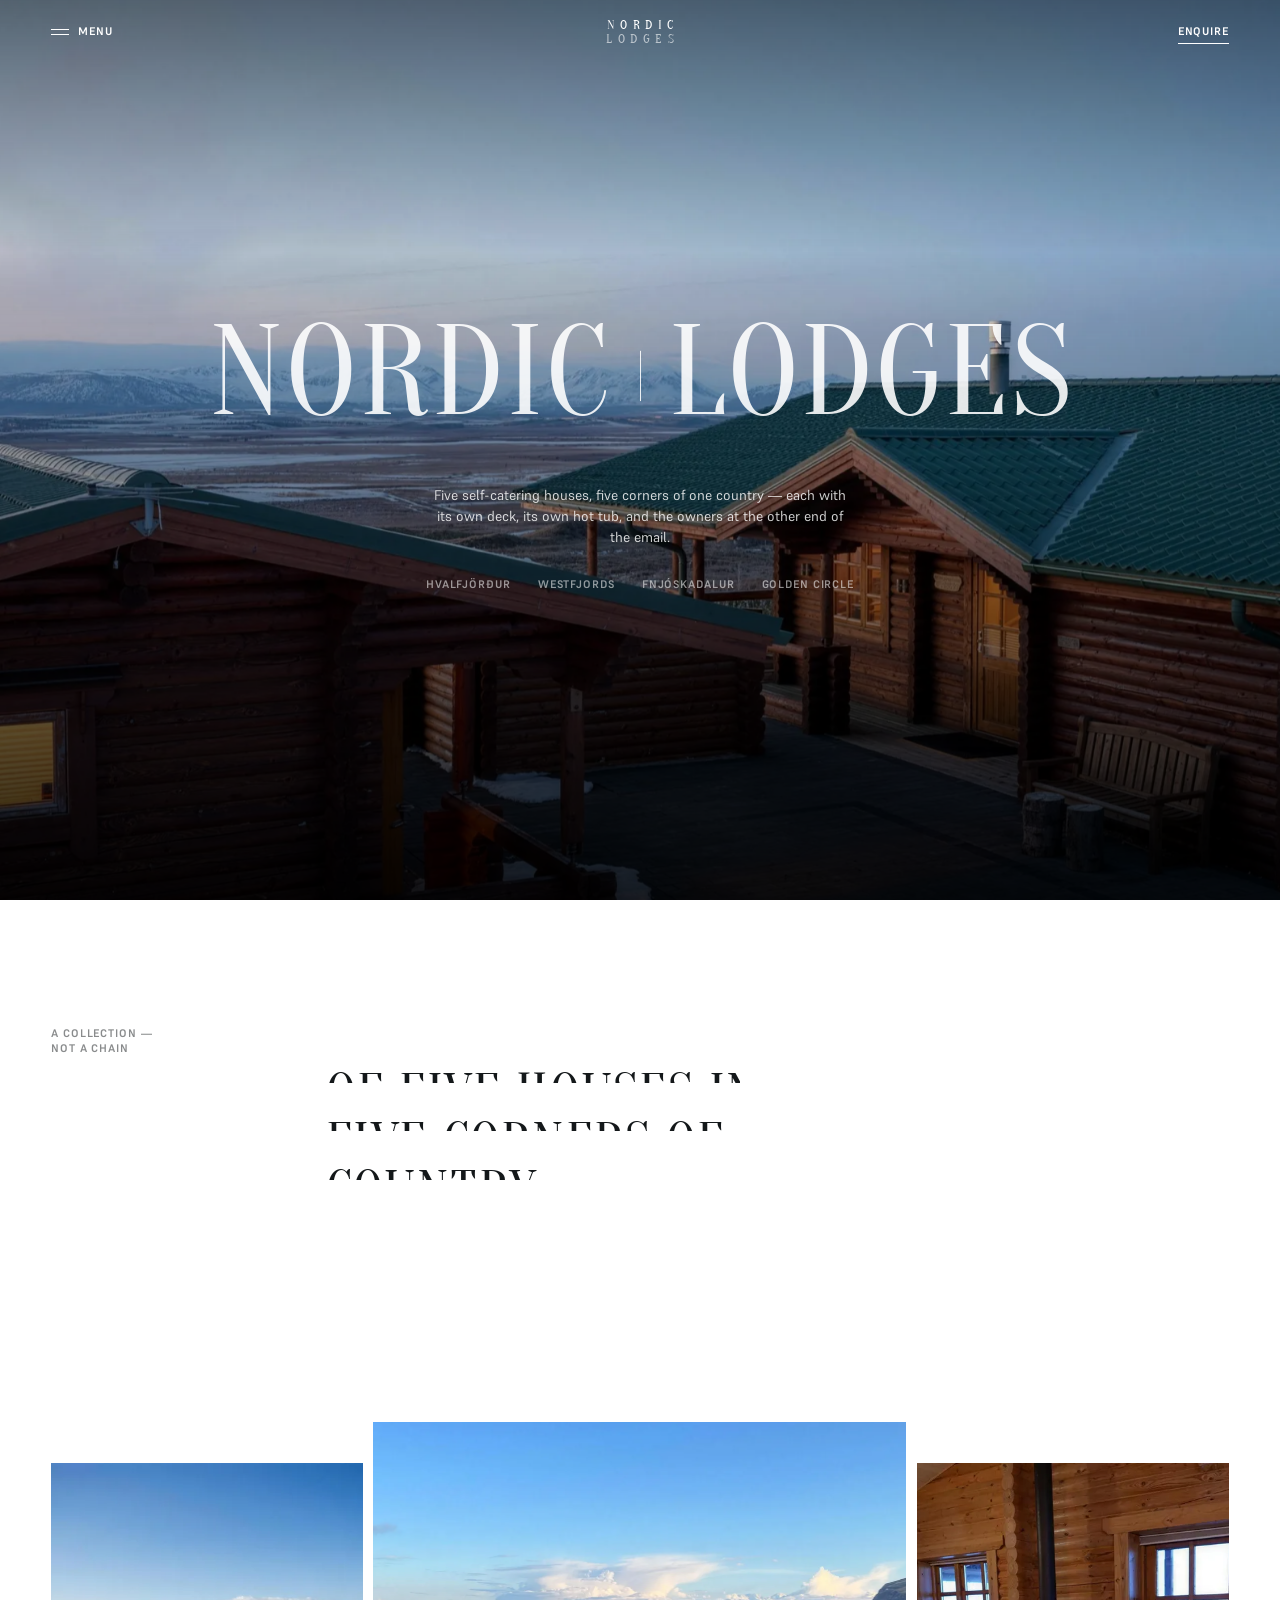
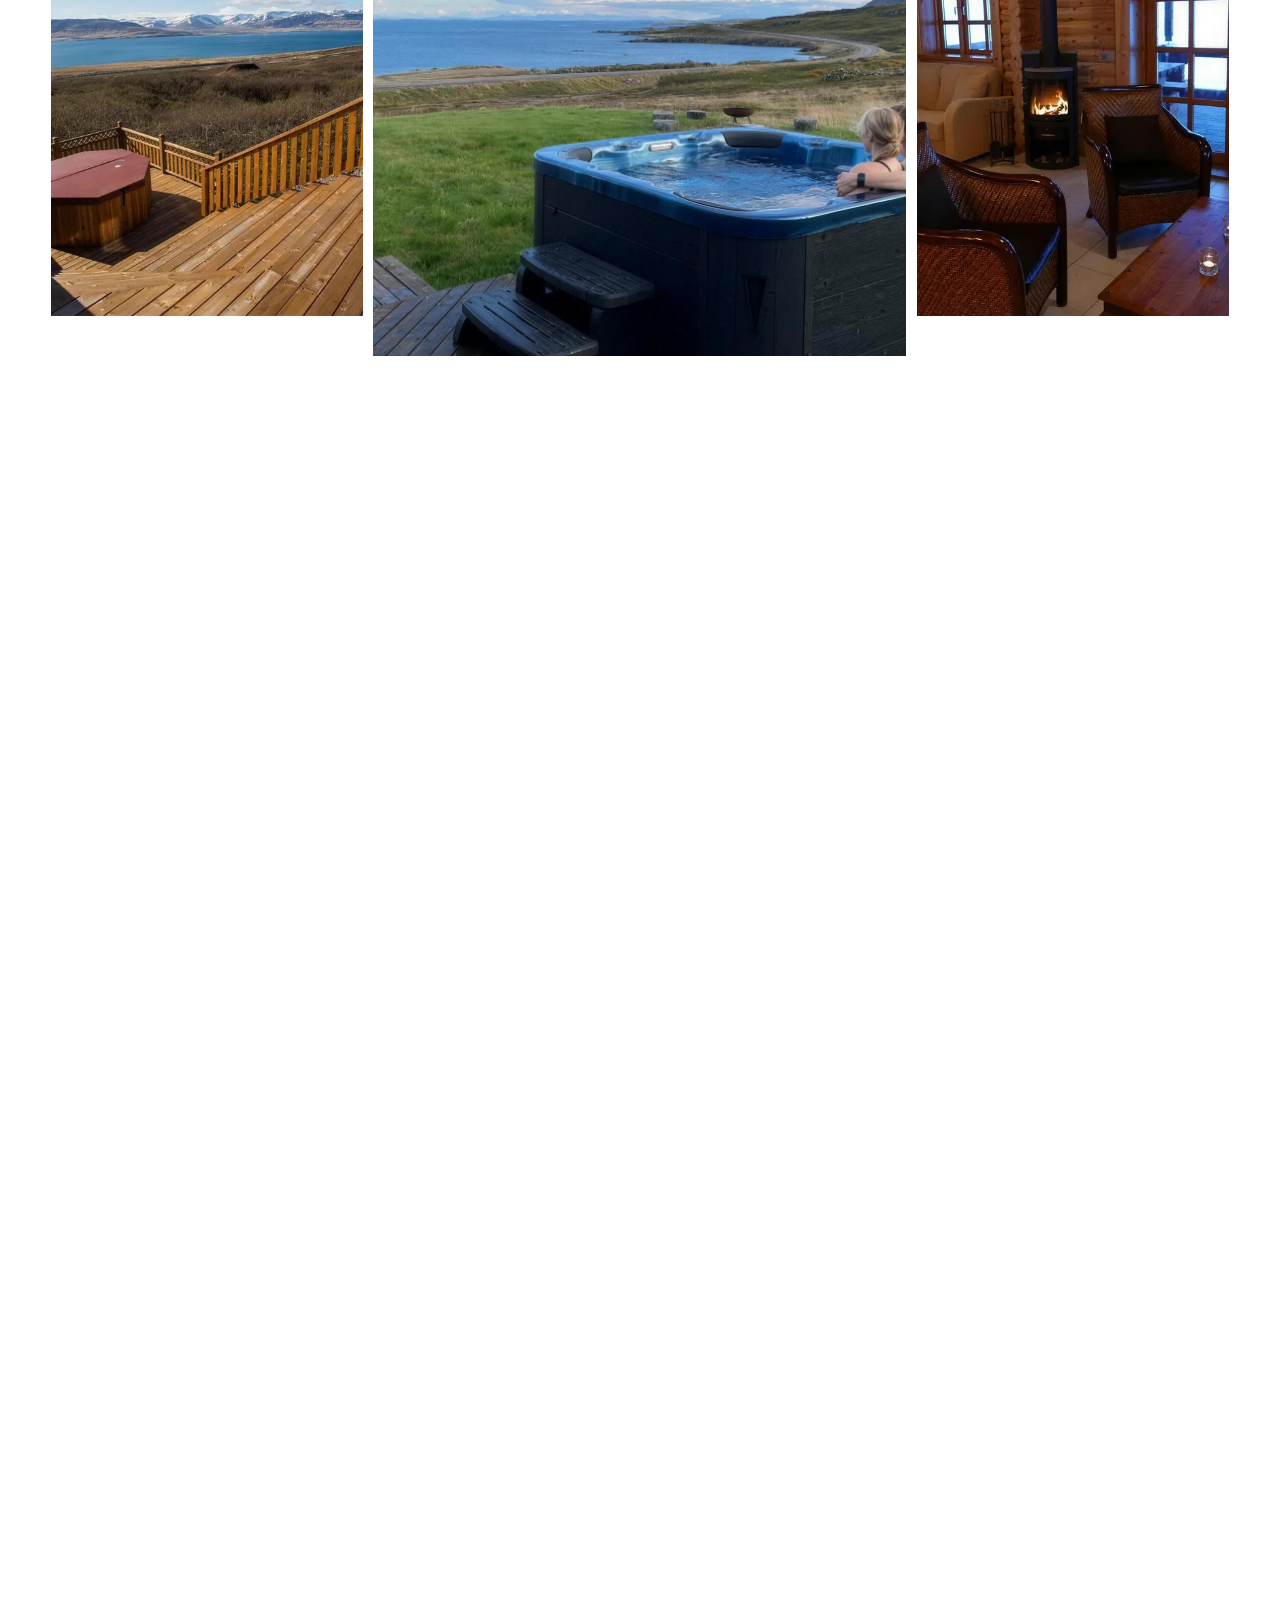
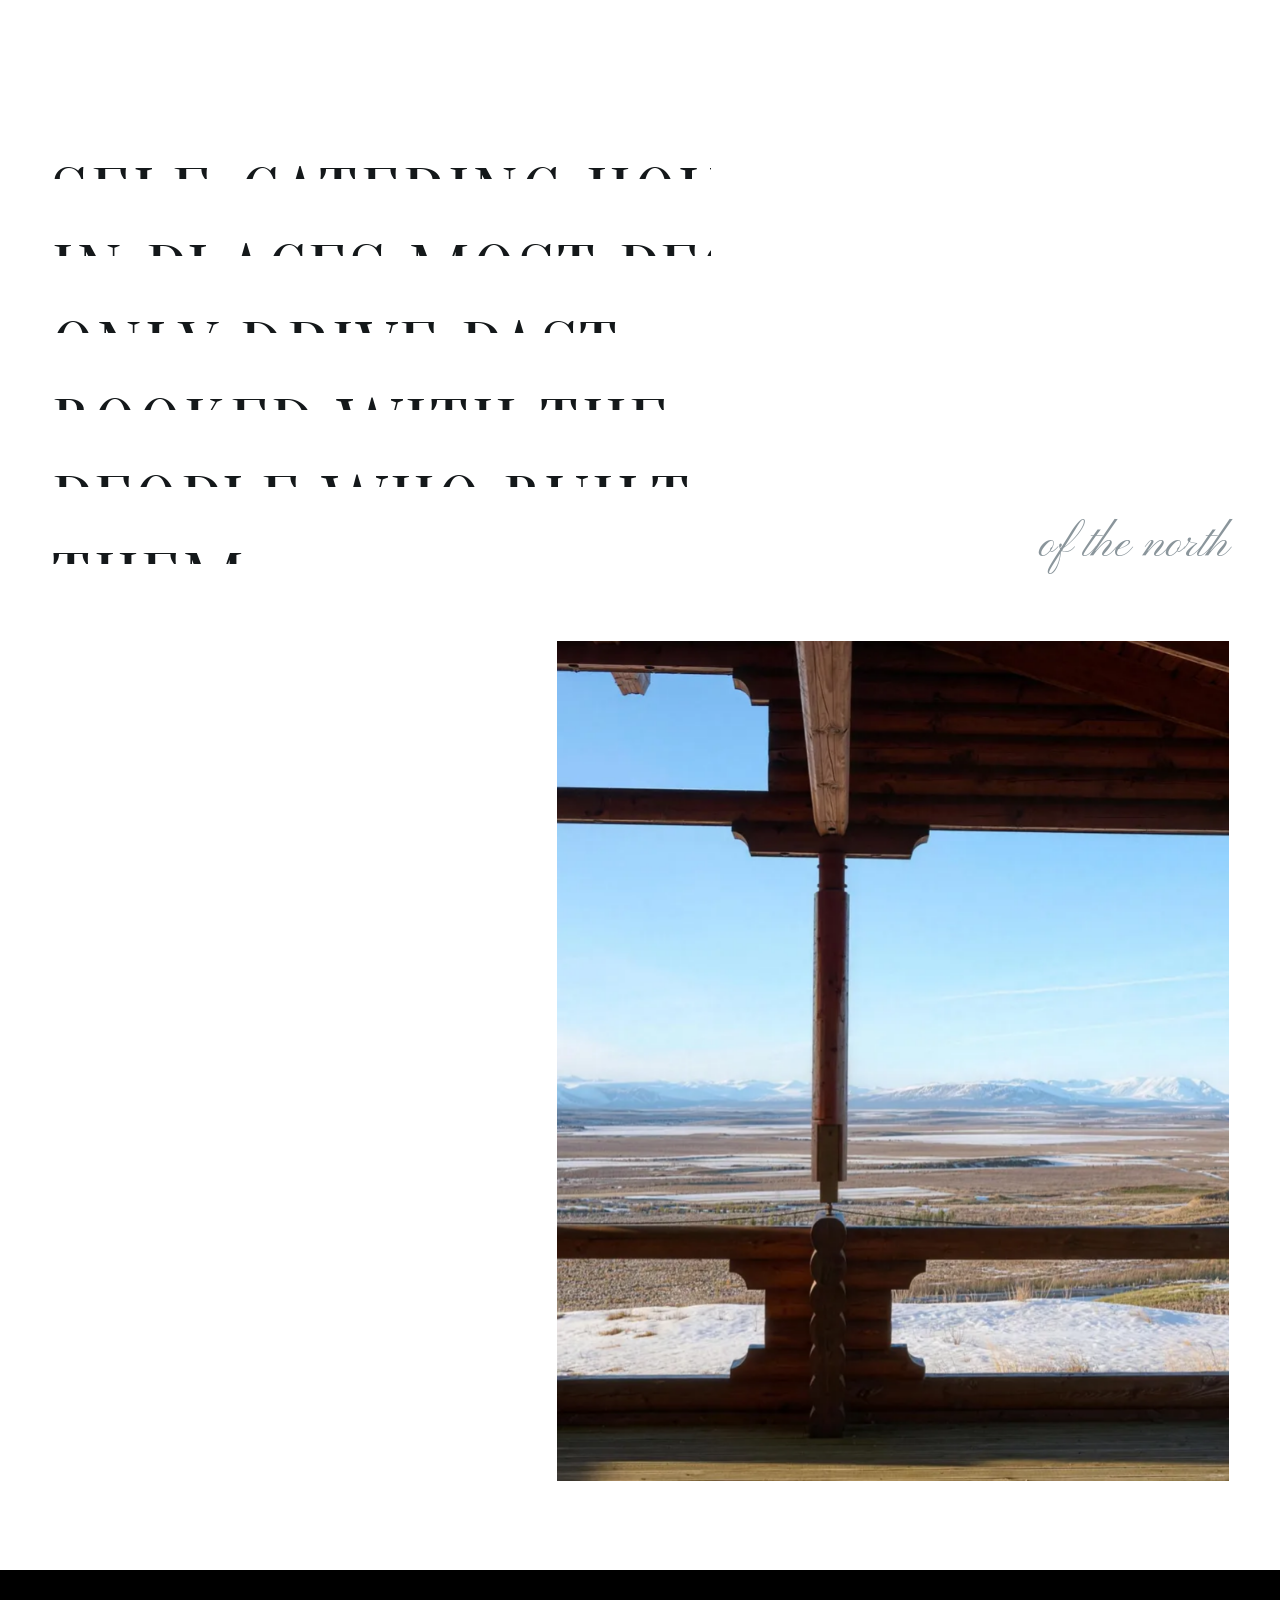
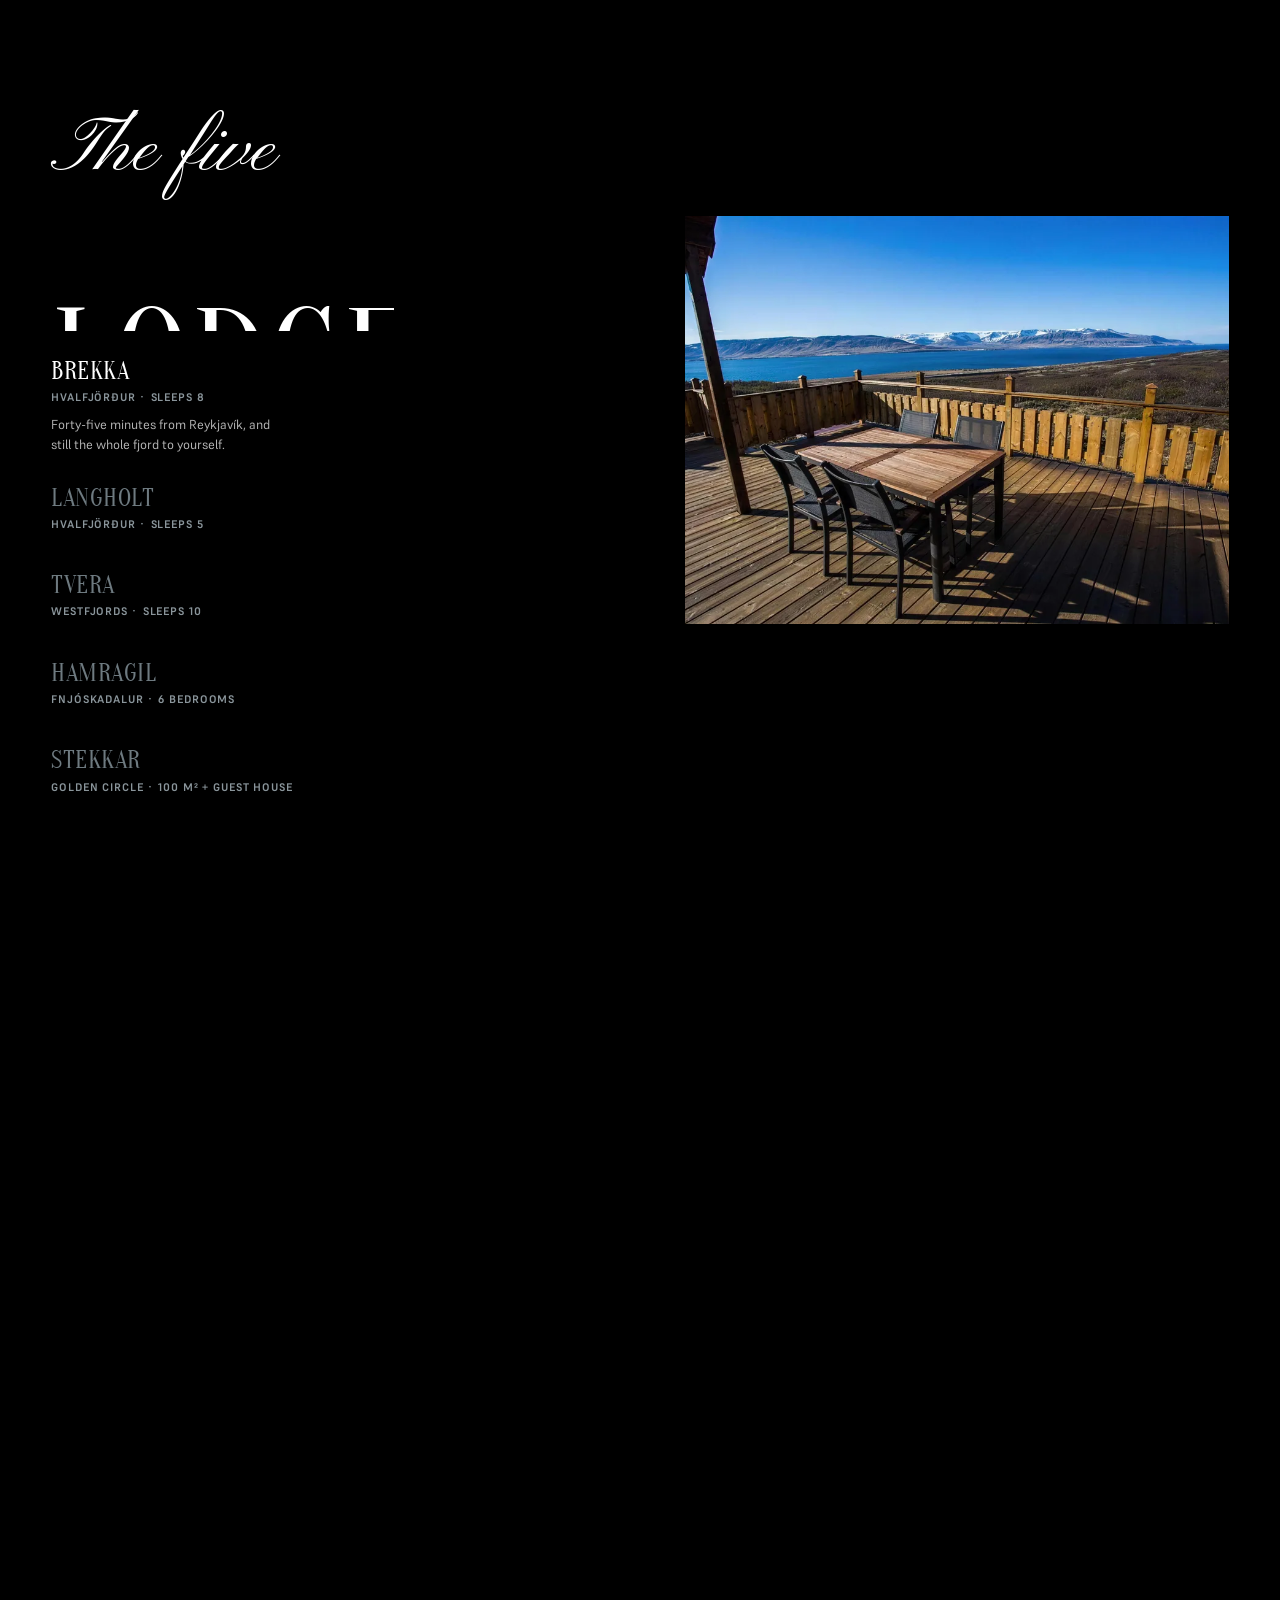
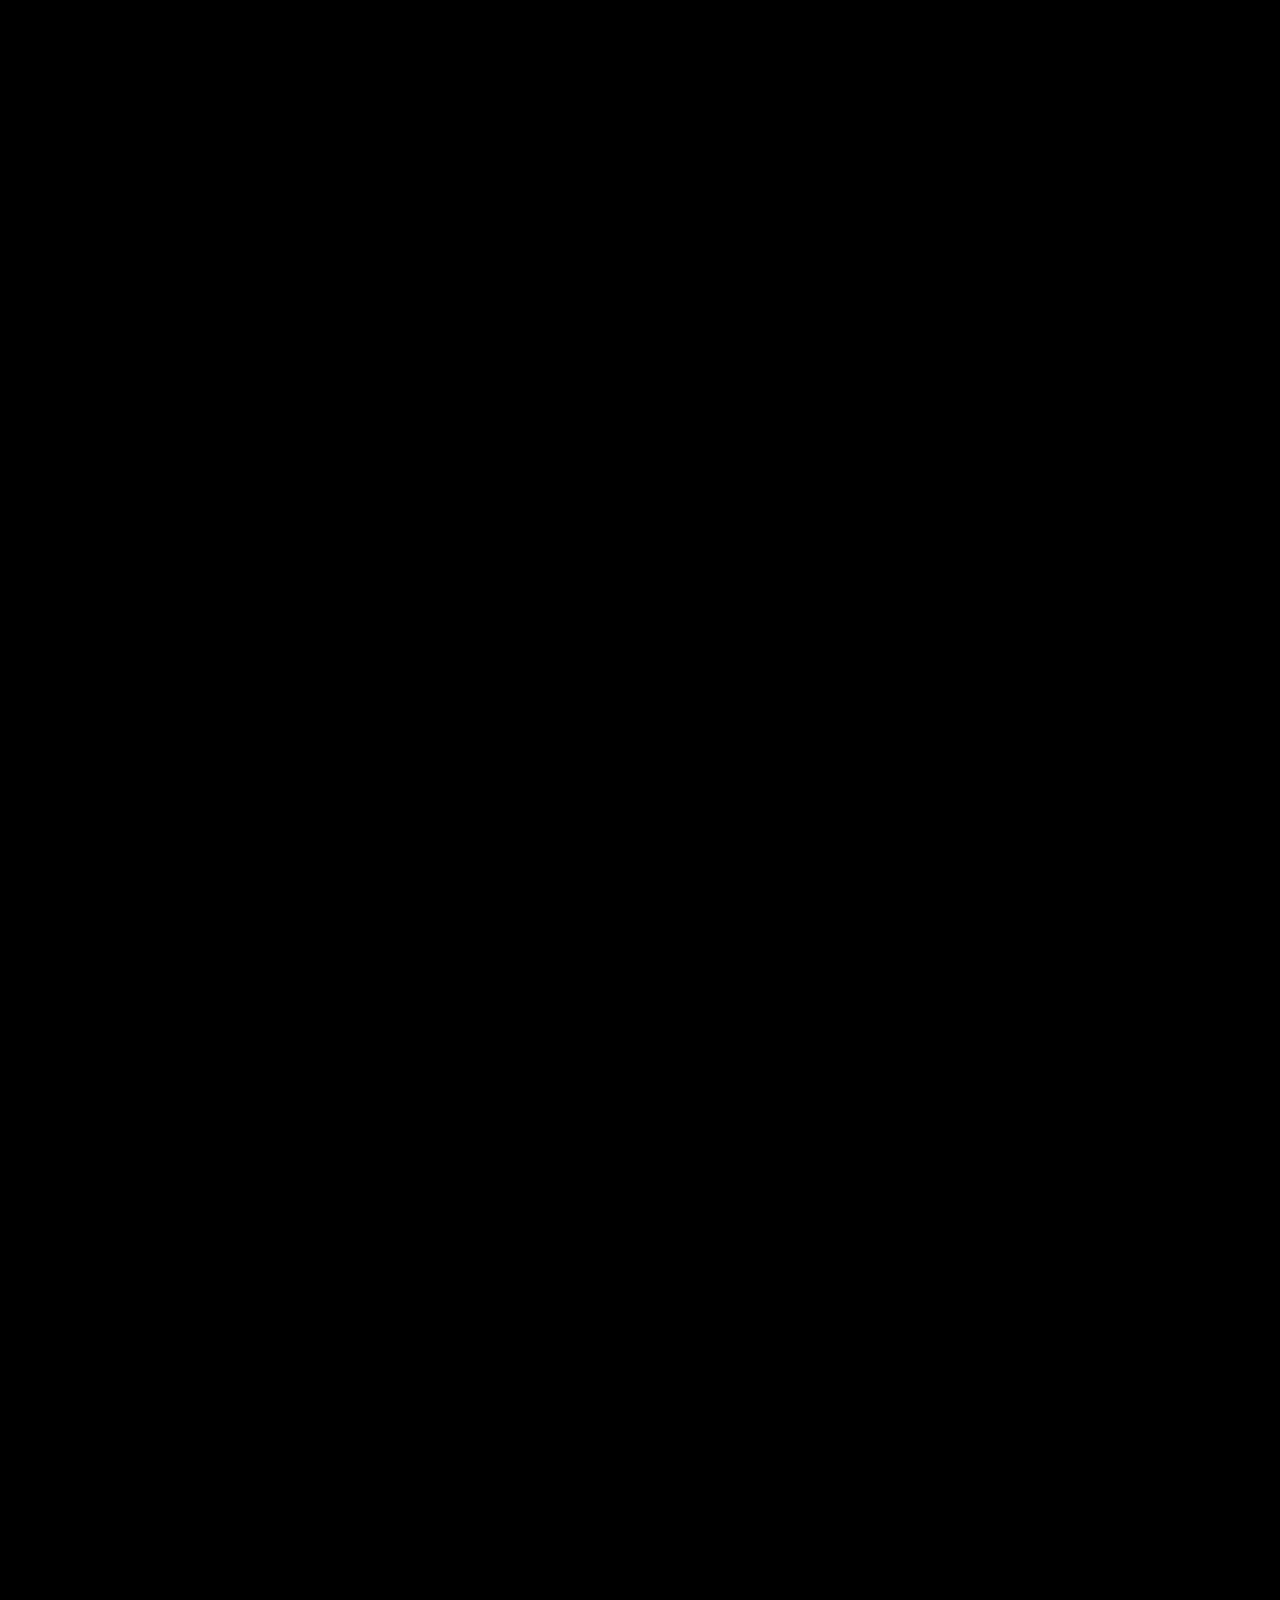
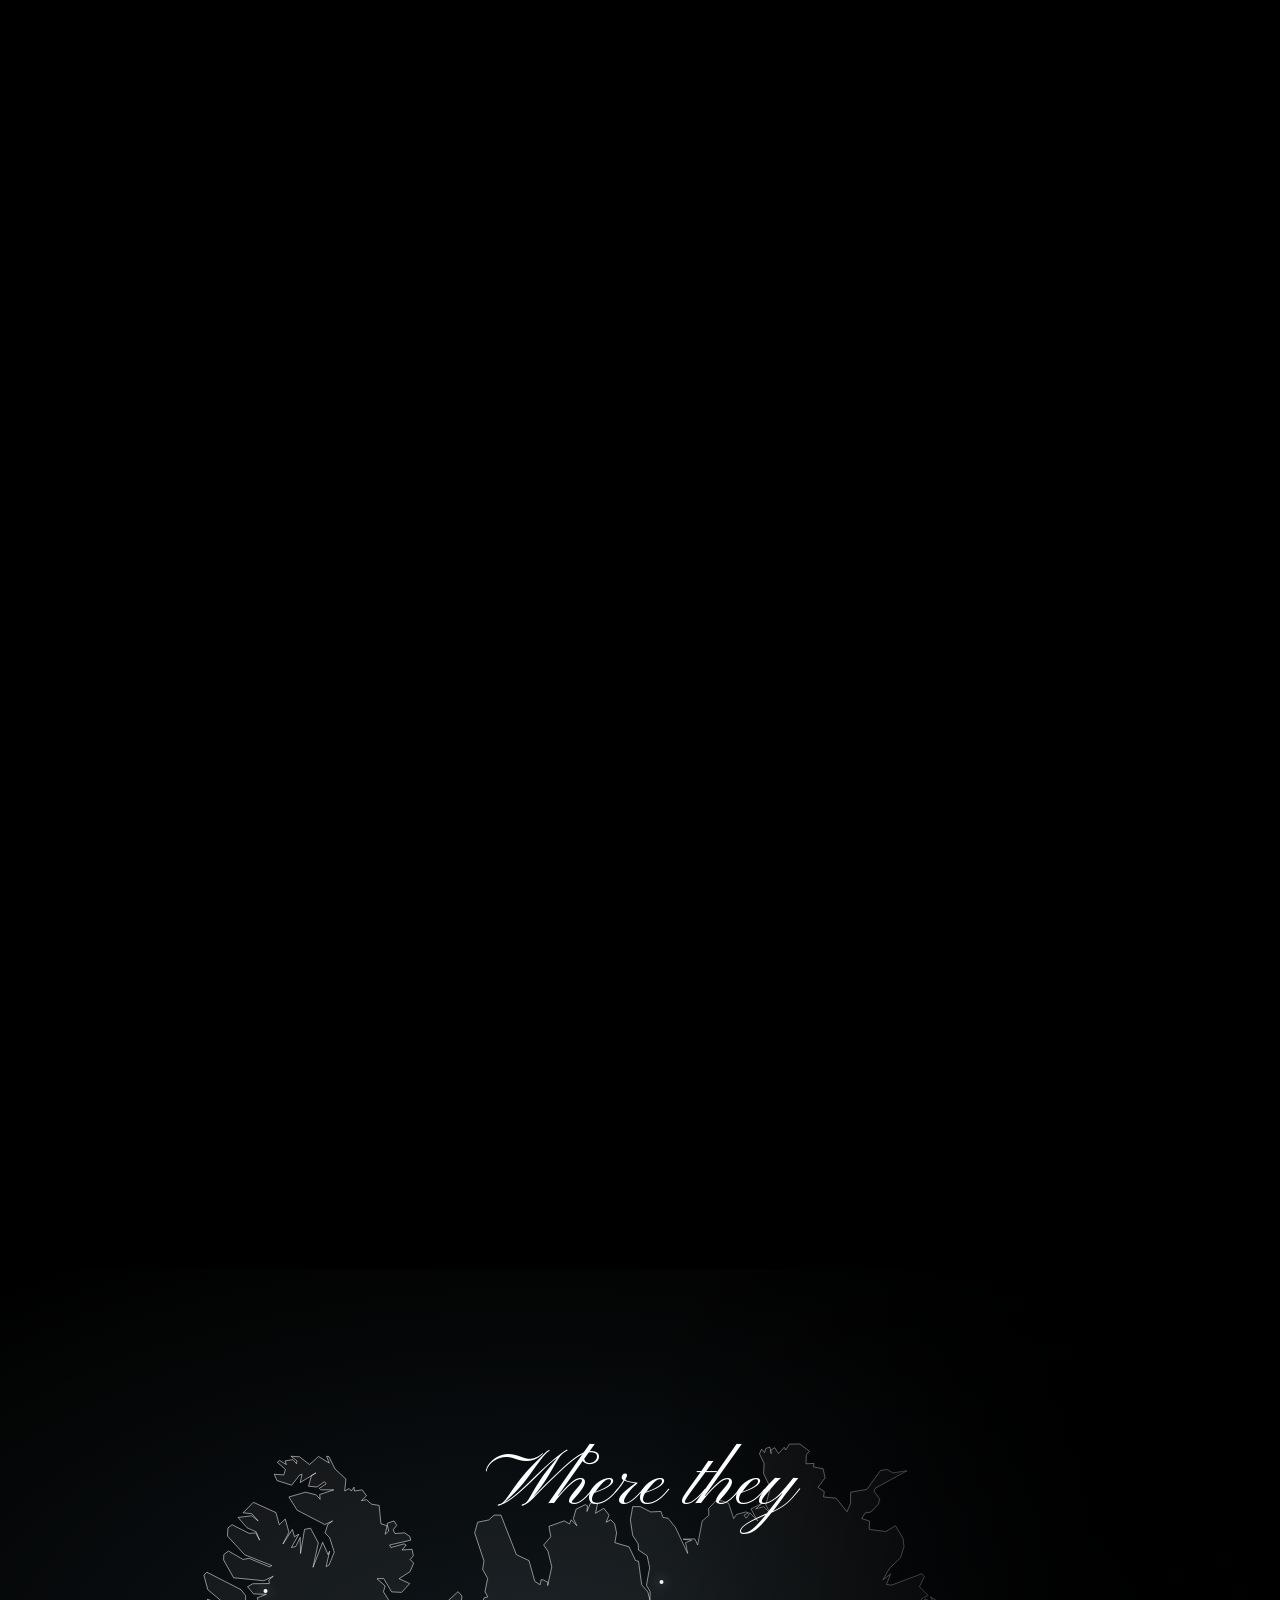
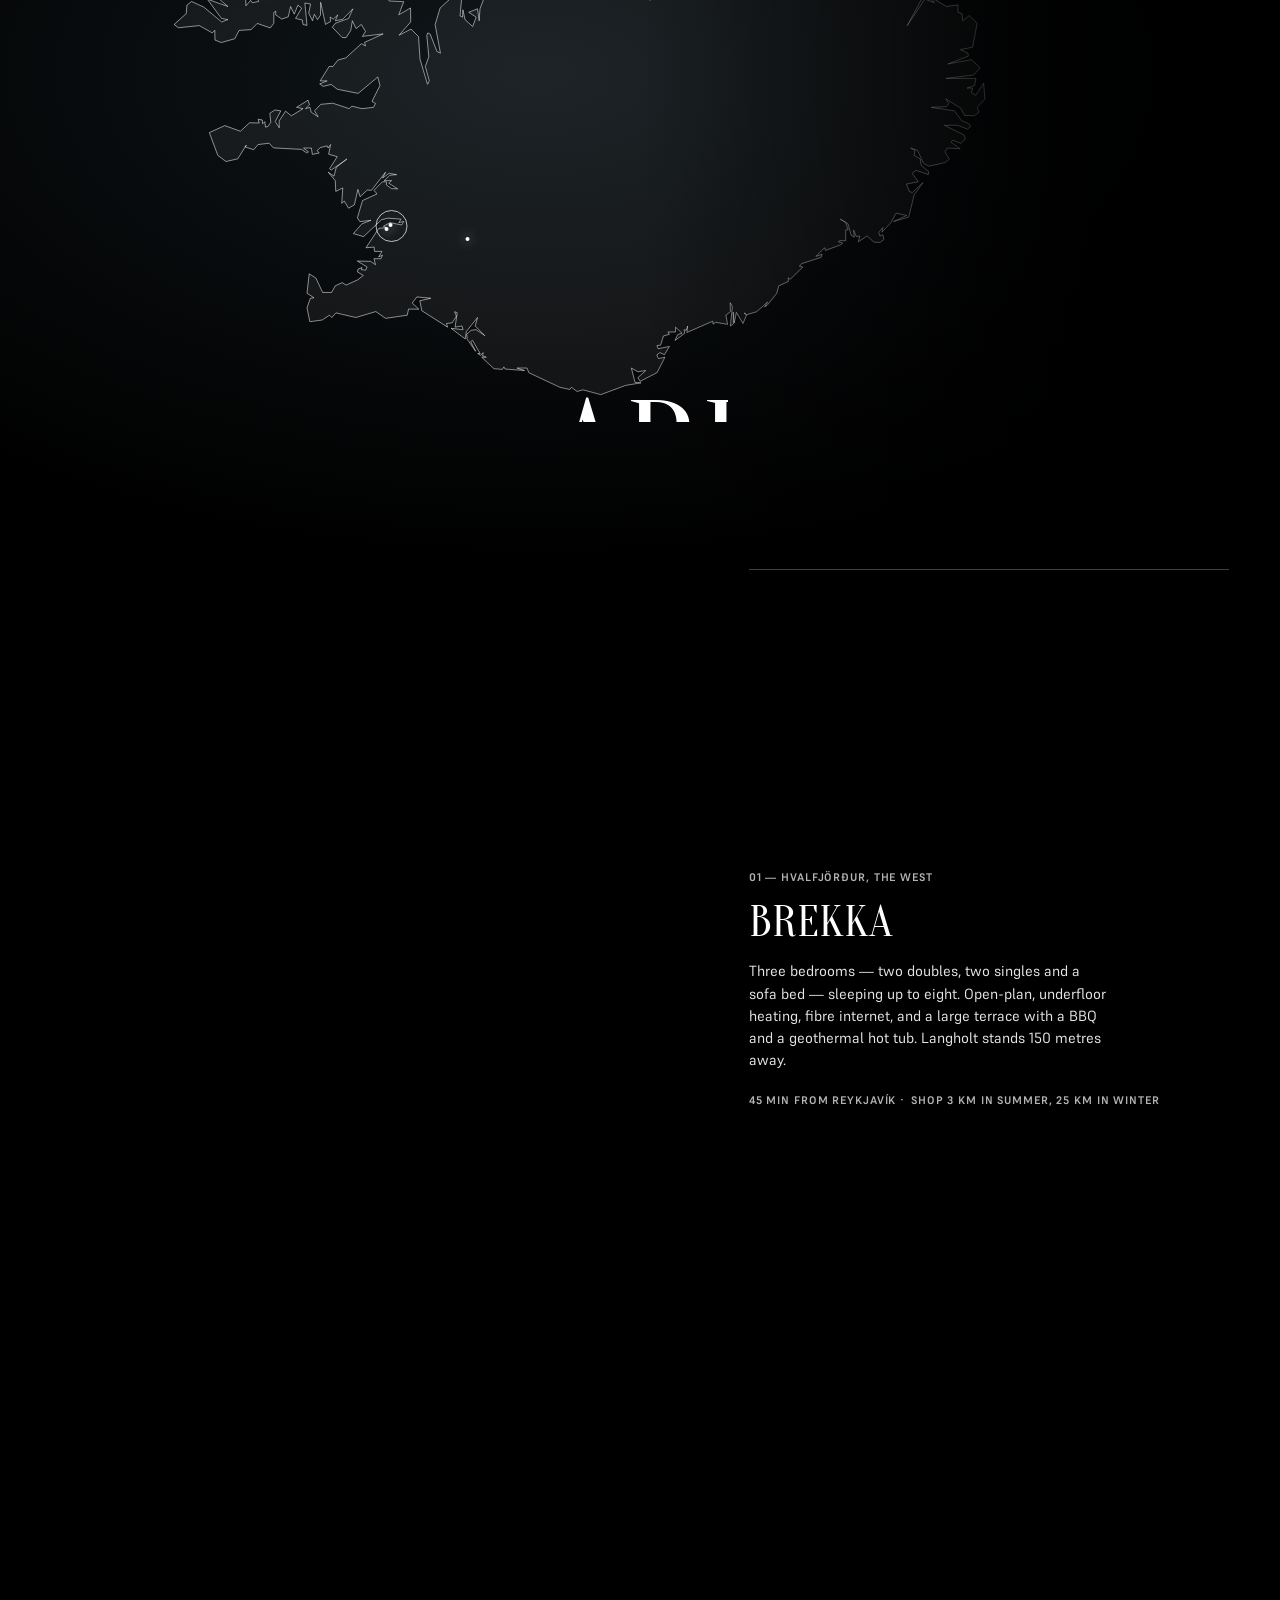
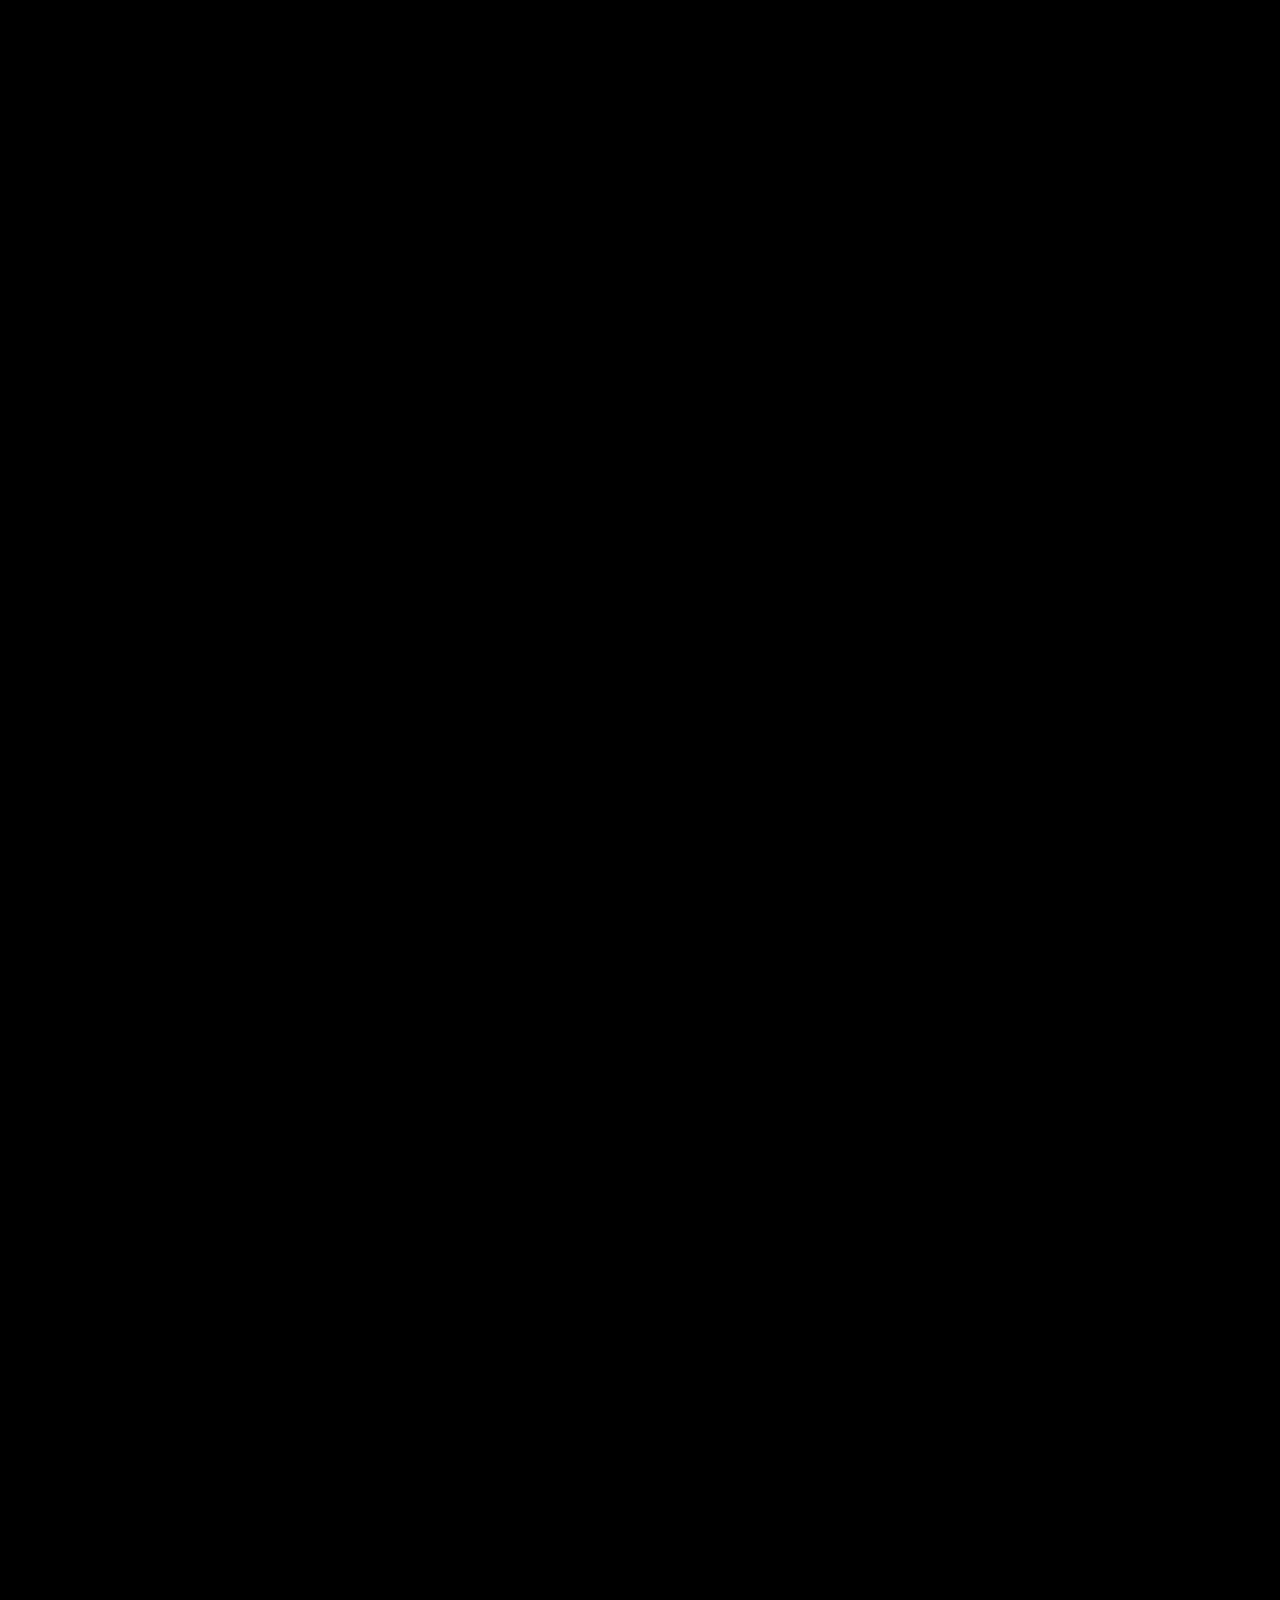
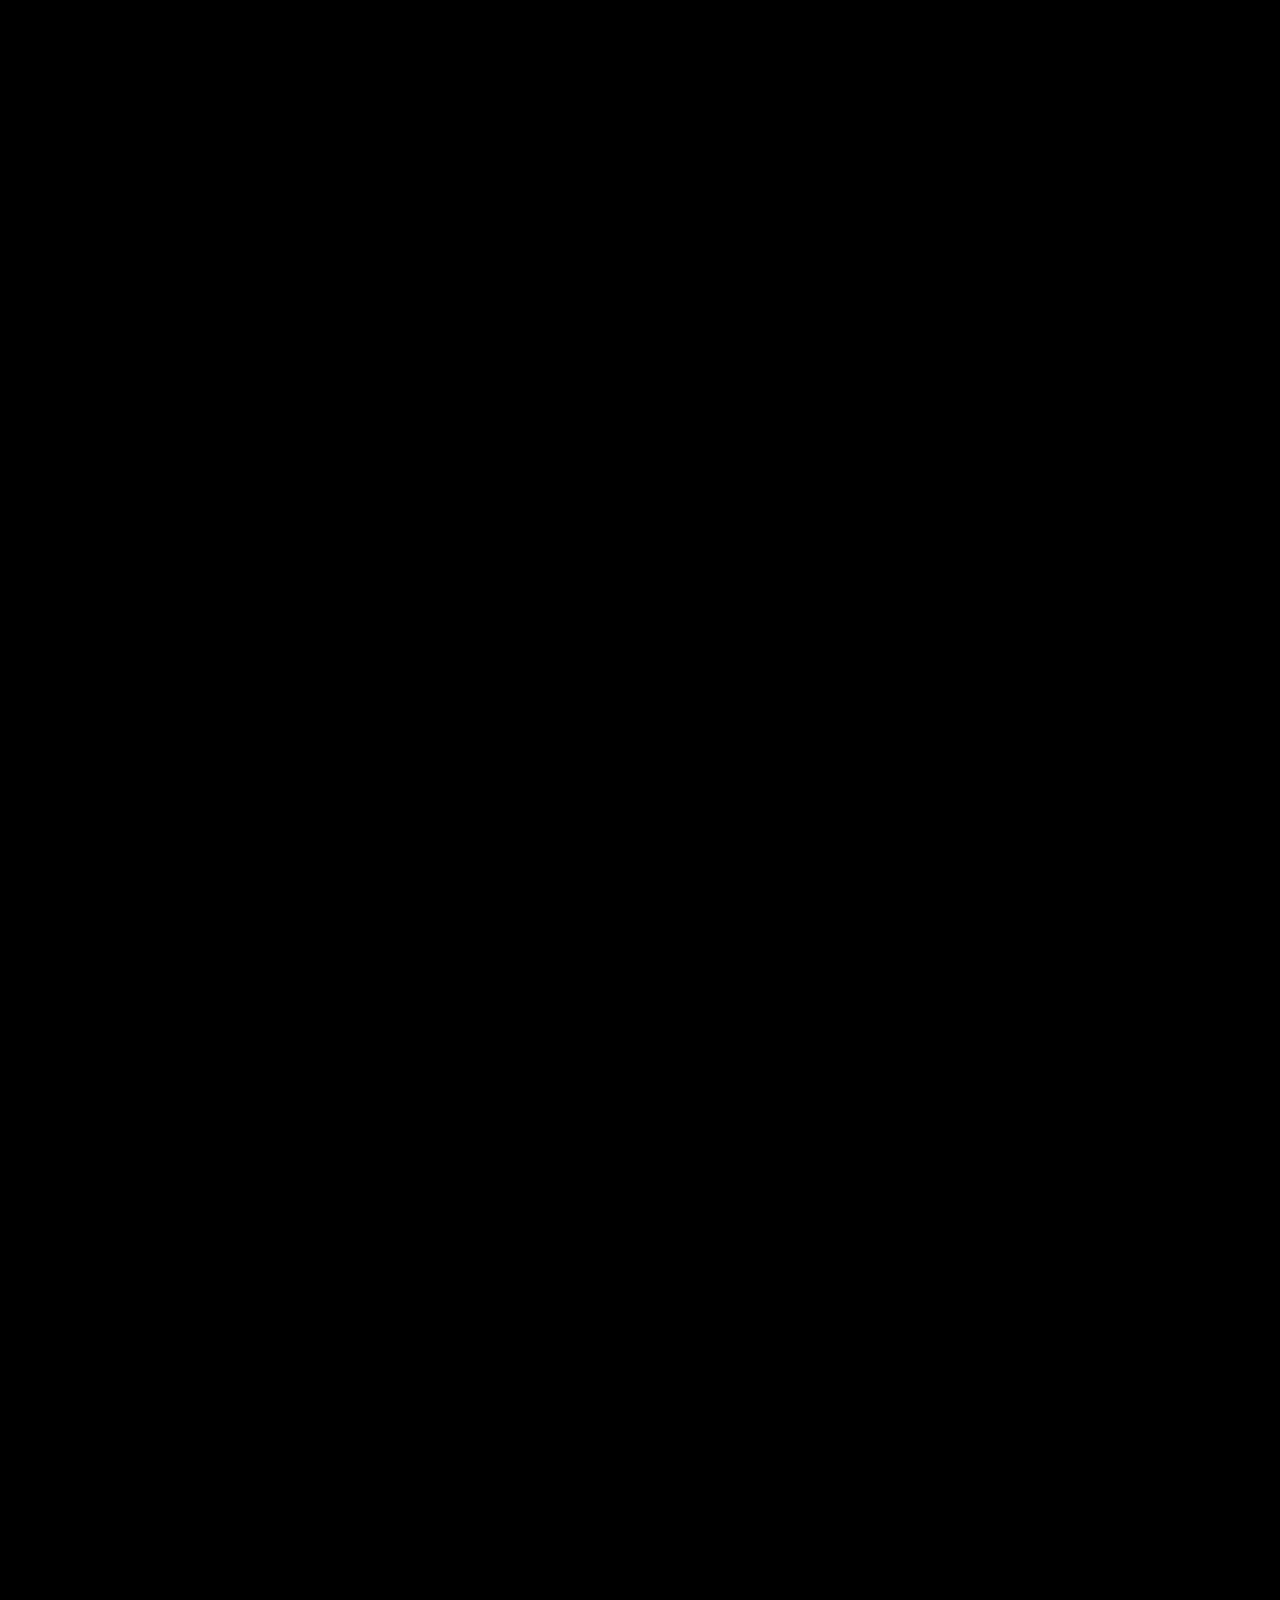
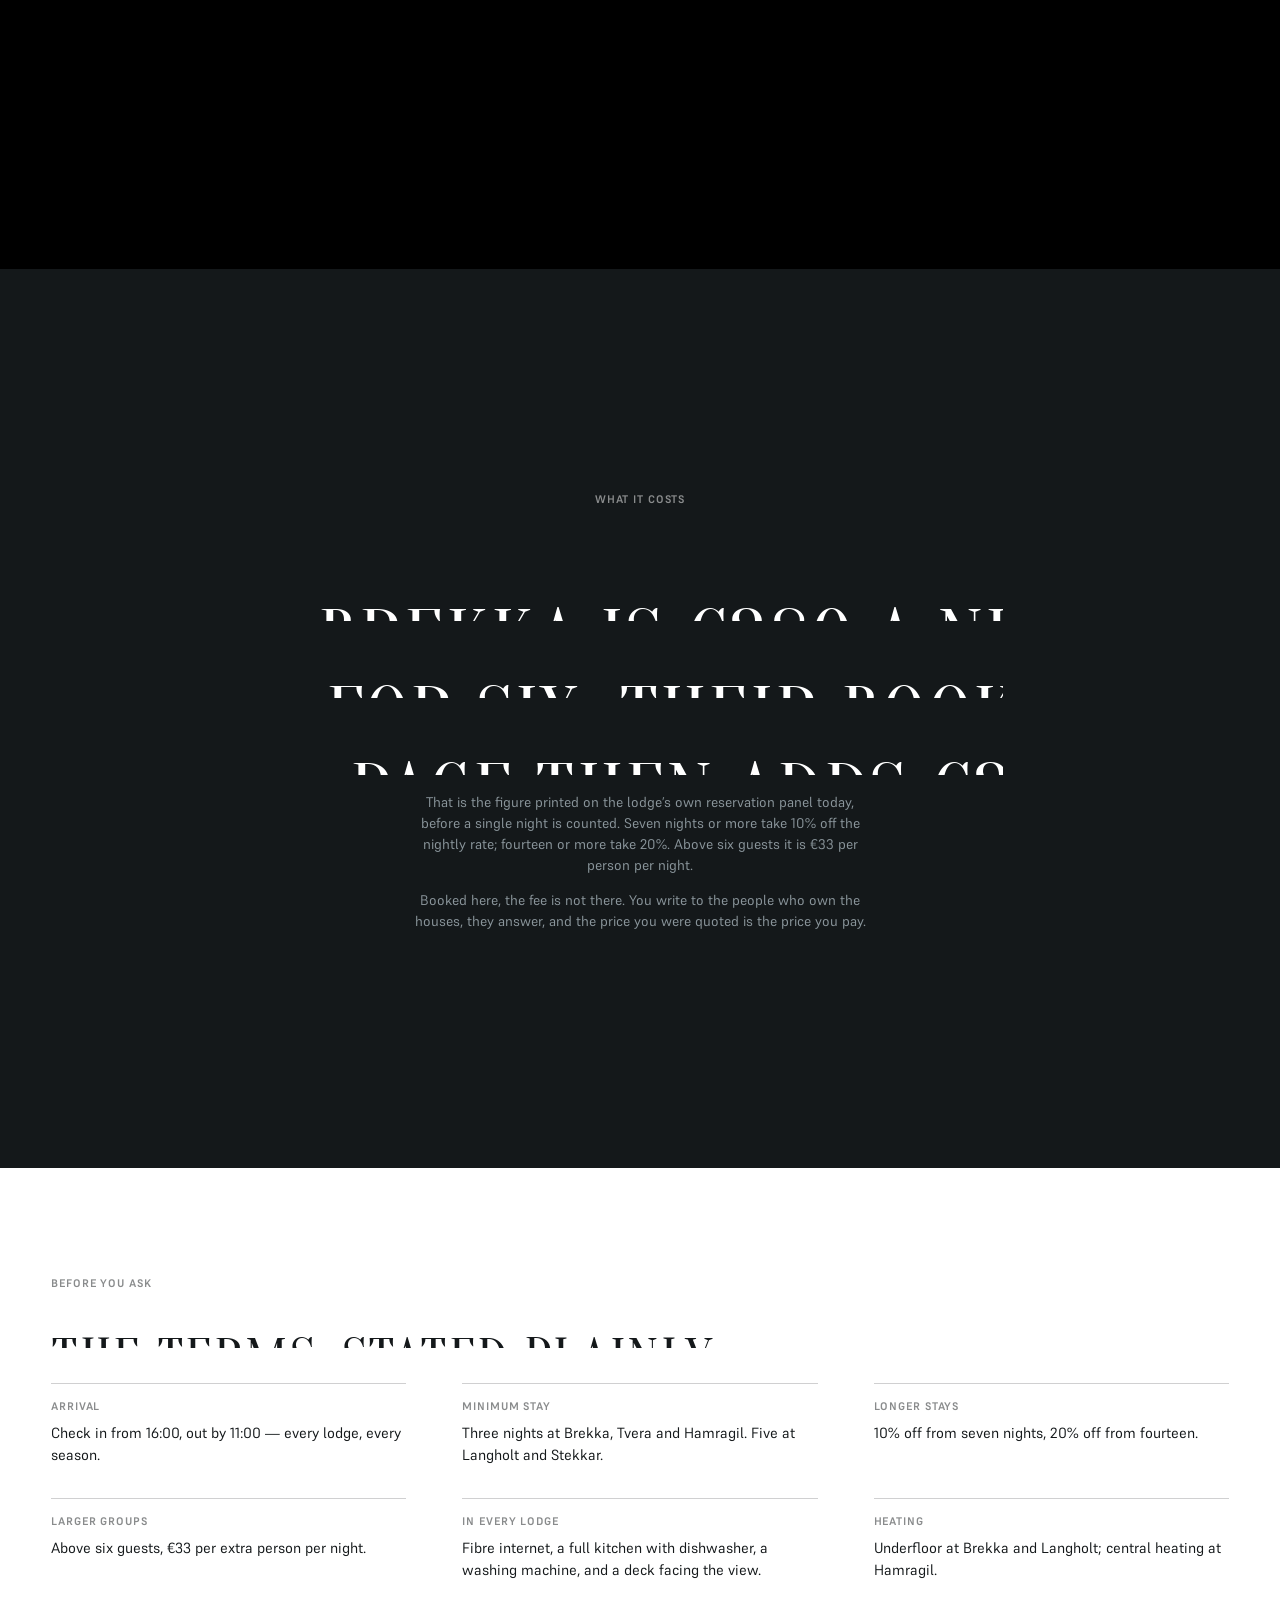
==== commit aeb0a74a: "Deploy b8ddad4 (noindex preview)" ====
--- a/index.html
+++ b/index.html
@@ -13,7 +13,7 @@
 <link rel="icon" type="image/png" sizes="180x180" href="assets/img/favicon-180.png">
 <link rel="apple-touch-icon" href="assets/img/favicon-180.png">
 <link rel="icon" href="data:image/svg+xml,%3Csvg xmlns='http://www.w3.org/2000/svg' viewBox='0 0 32 32'%3E%3Crect width='32' height='32' fill='%23000'/%3E%3Ccircle cx='16' cy='16' r='9' fill='none' stroke='%236E7A80' stroke-width='1.2'/%3E%3Ccircle cx='16' cy='16' r='2' fill='%23fff'/%3E%3C/svg%3E">
-<link rel="stylesheet" href="styles.css?v=1ce9d90f">
+<link rel="stylesheet" href="styles.css?v=d695991c">
 </head>
 <body class="ui-dark is-loading">
 
--- a/styles.css
+++ b/styles.css
@@ -378,7 +378,7 @@
   .loc__scrim { inset: auto 0 0 0; width: auto; height: 64svh;
     background: linear-gradient(0deg, rgba(0,0,0,.95) 36%, rgba(0,0,0,.72) 62%, rgba(0,0,0,0) 100%); }
   .loc__card { width: 100%; margin: 0; justify-content: flex-end;
-    padding: 0 var(--pad) calc(var(--spacing) * 3.4); }
+    padding: 0 var(--pad) calc(var(--spacing) * 5); }
   .loc__body { max-width: none; }
   .loc__progress { width: auto; margin: 0 var(--pad); bottom: calc(var(--spacing) * 1.8); }
   .terms { grid-template-columns: 1fr; }
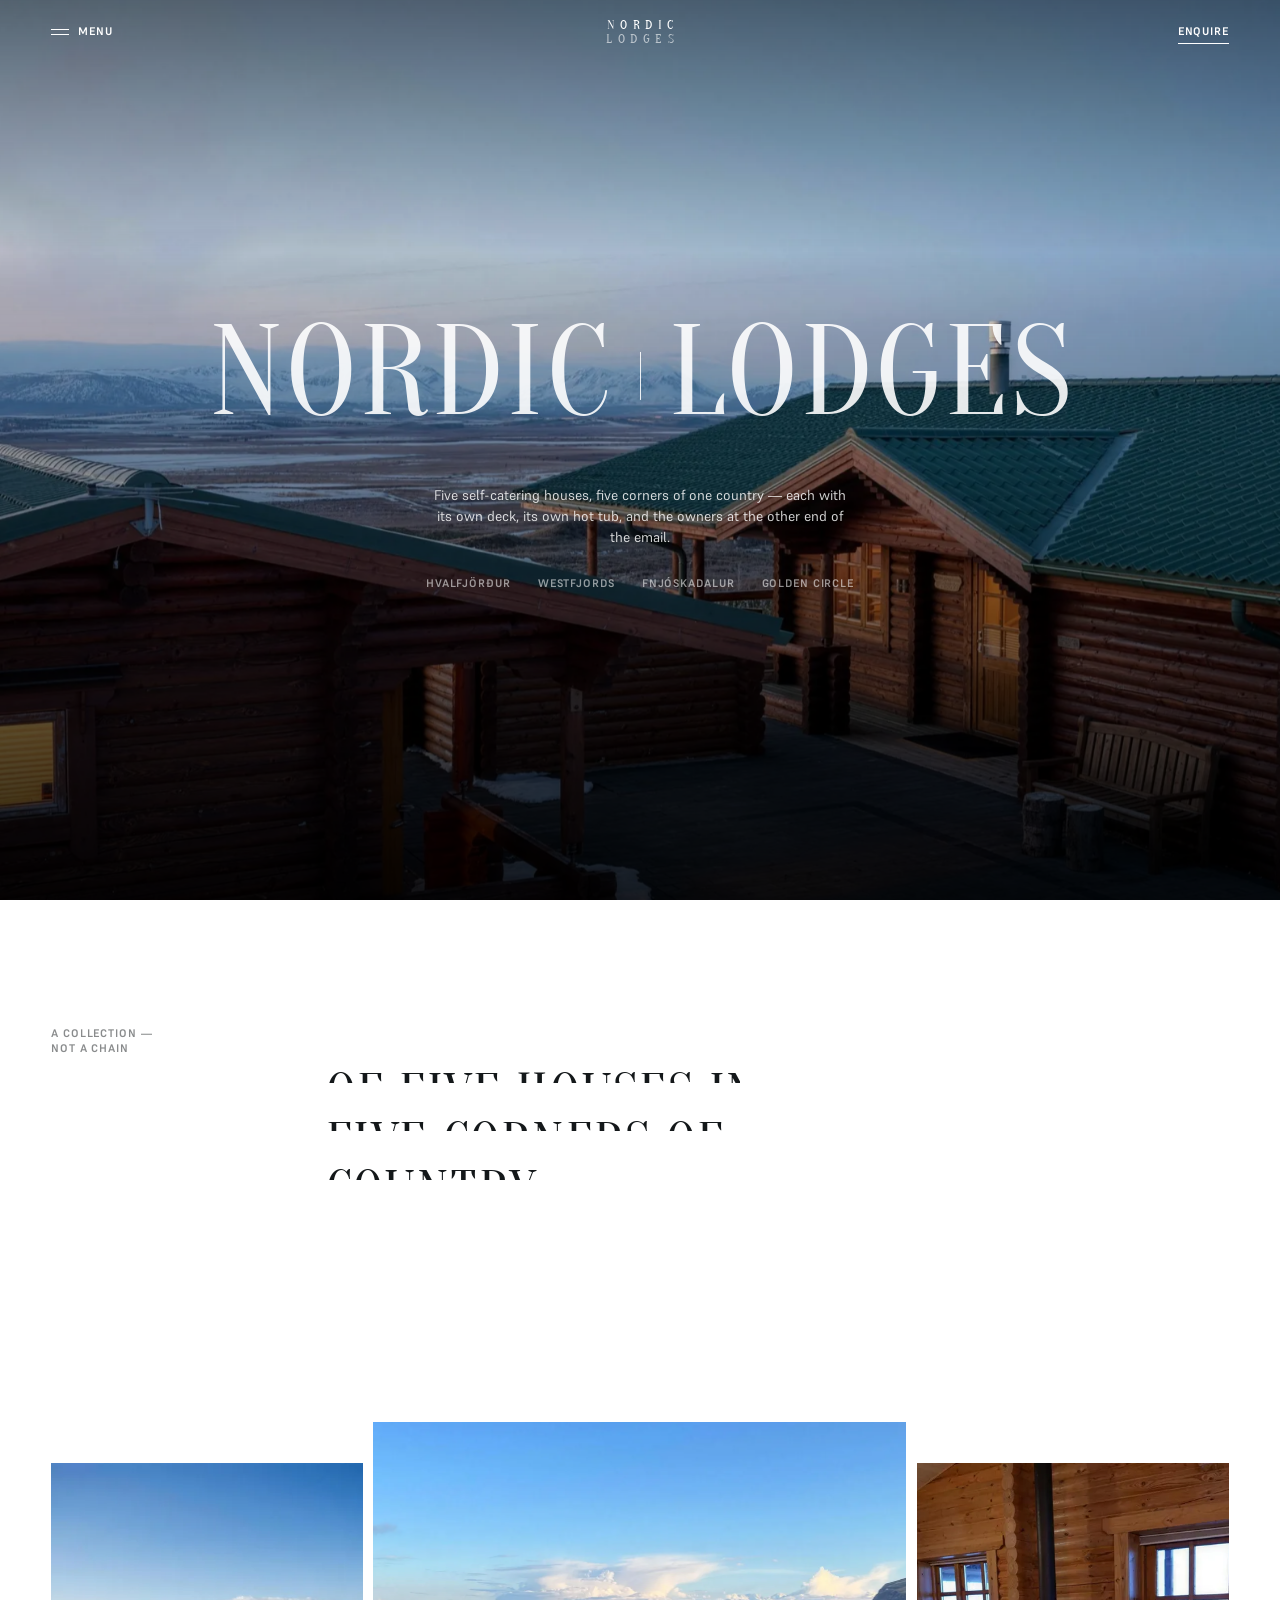
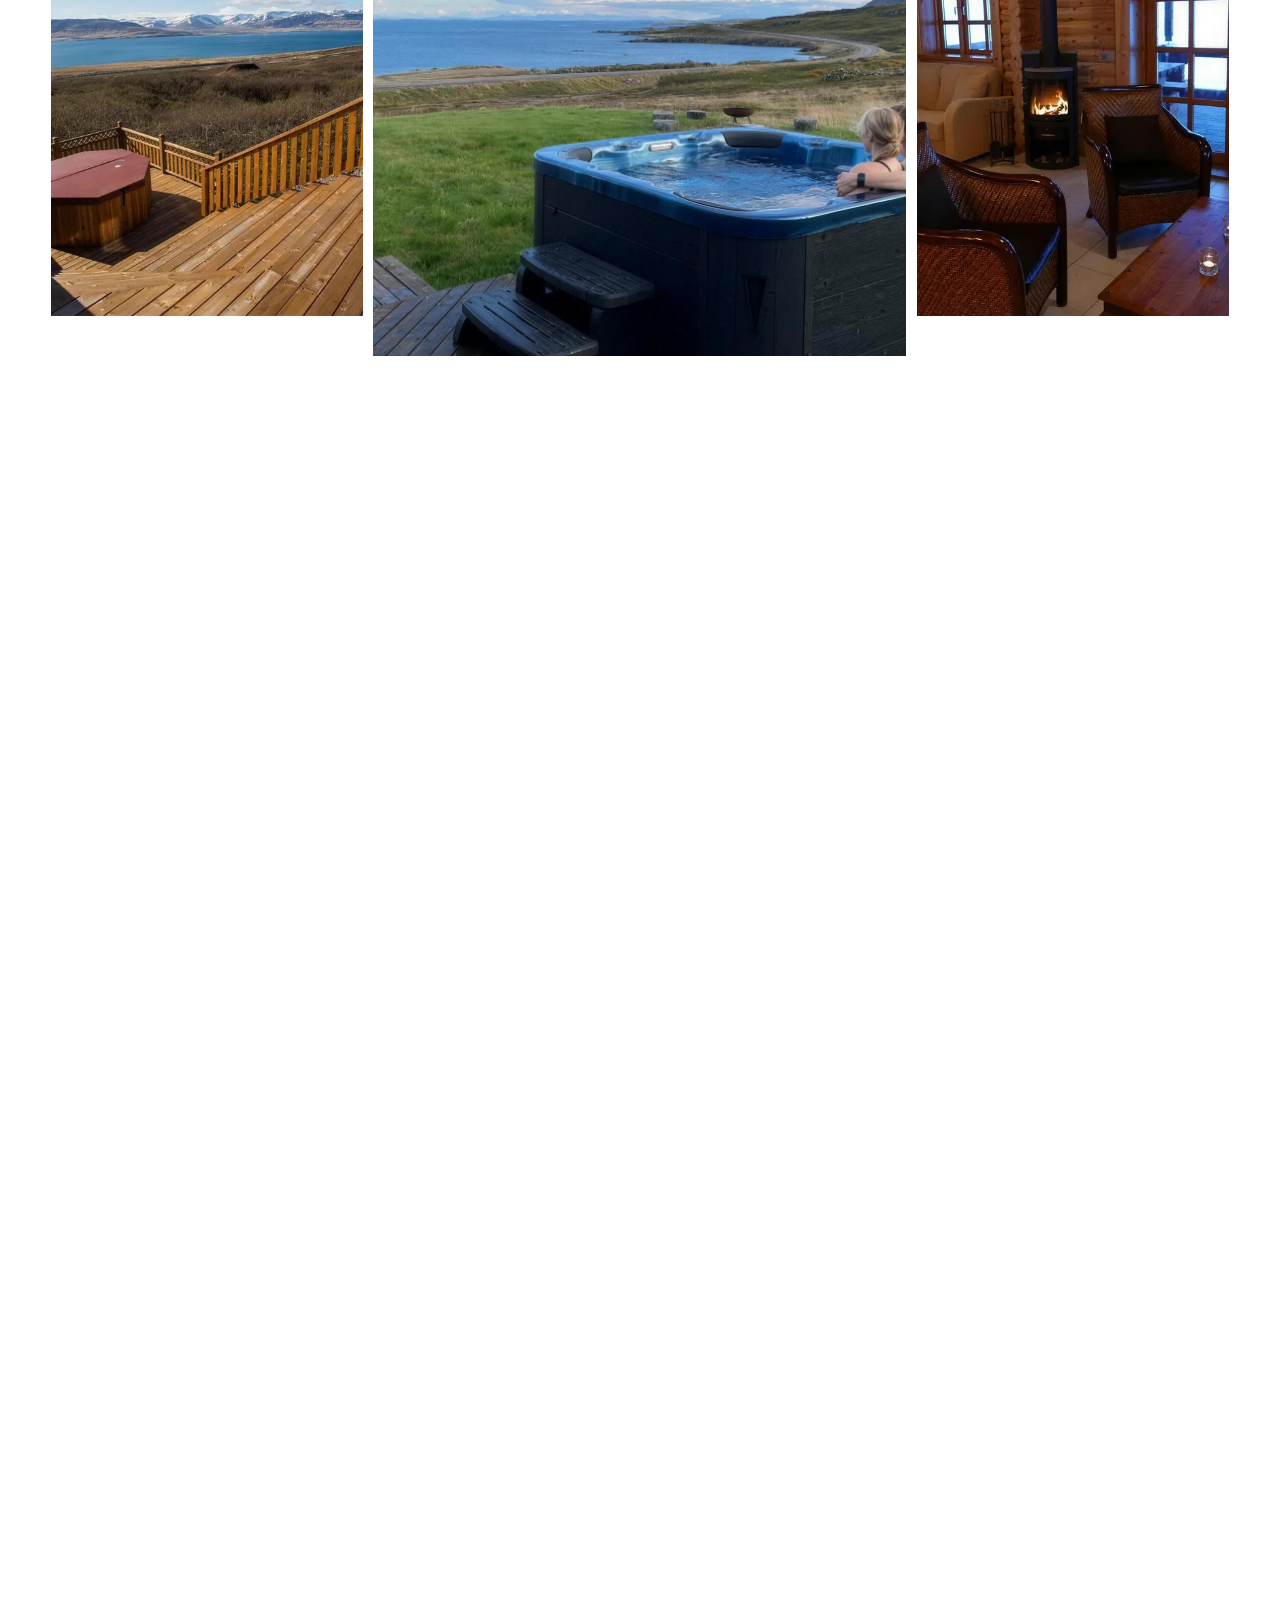
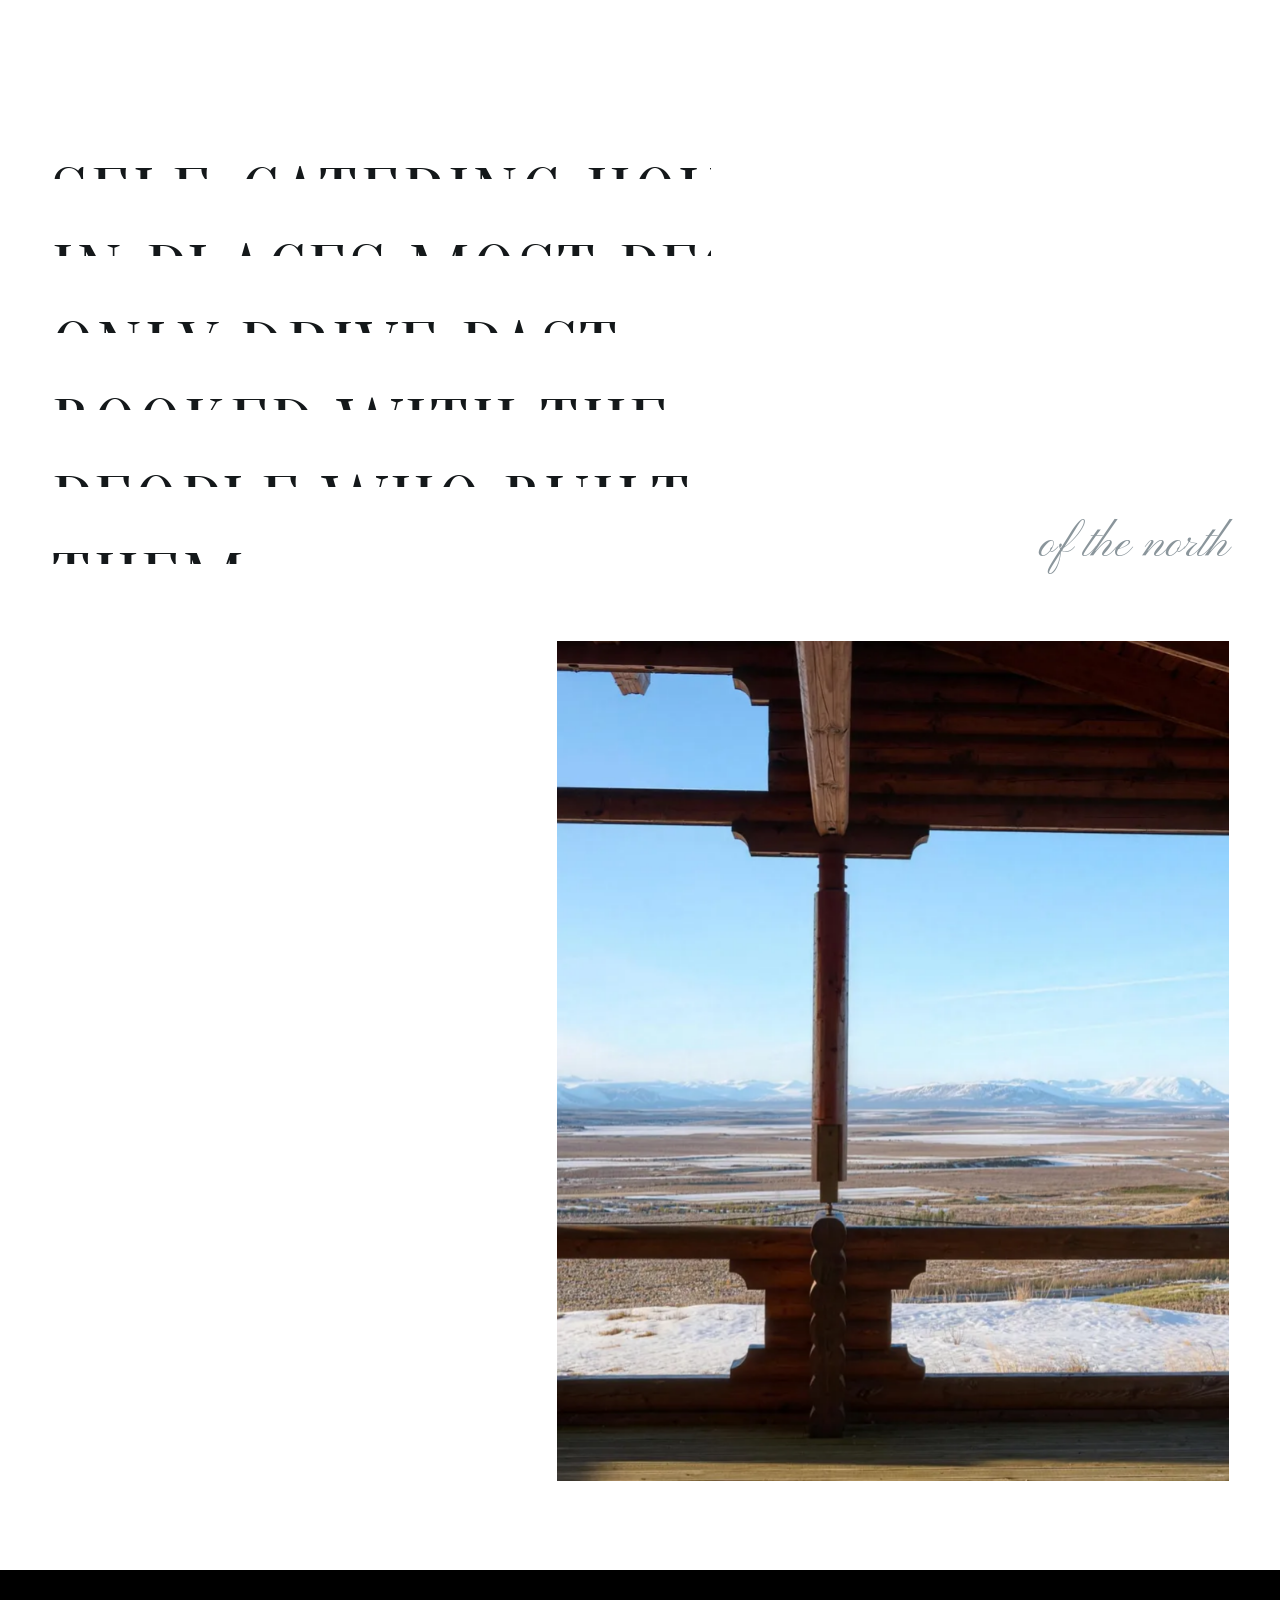
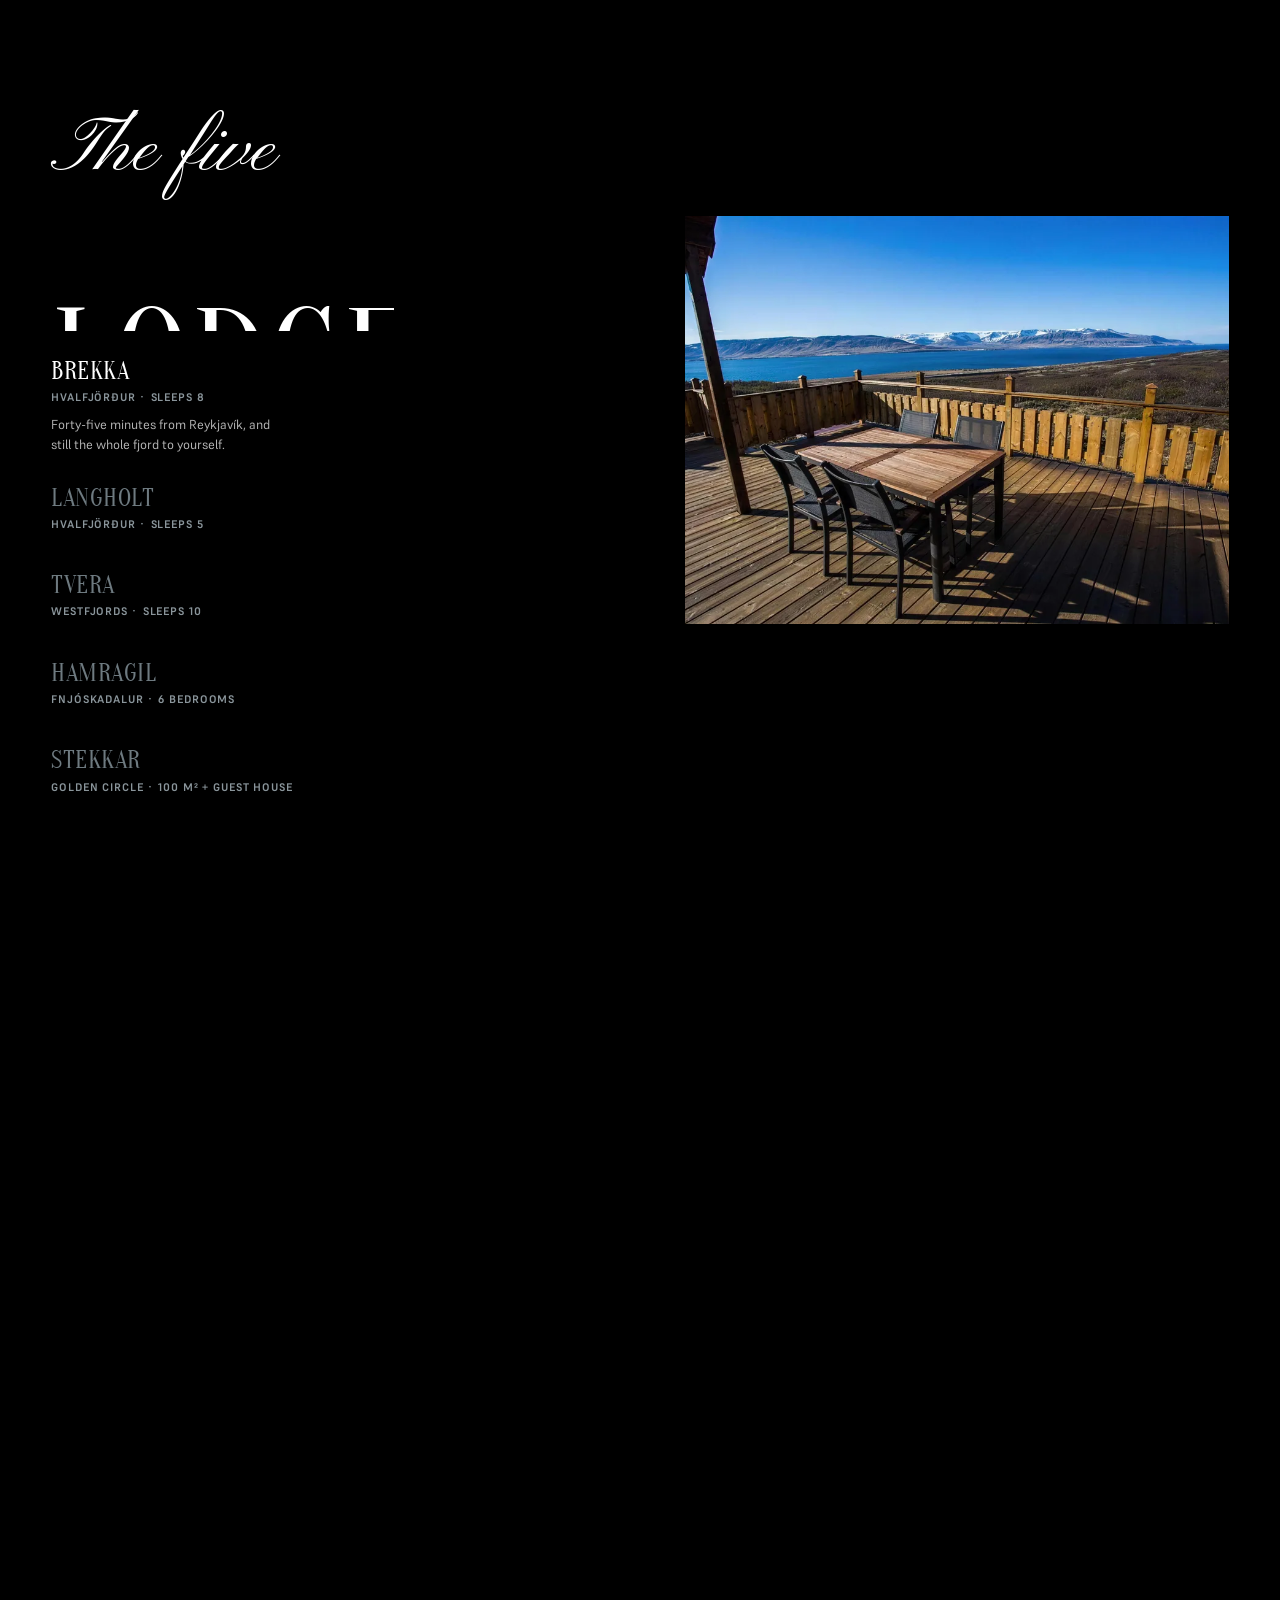
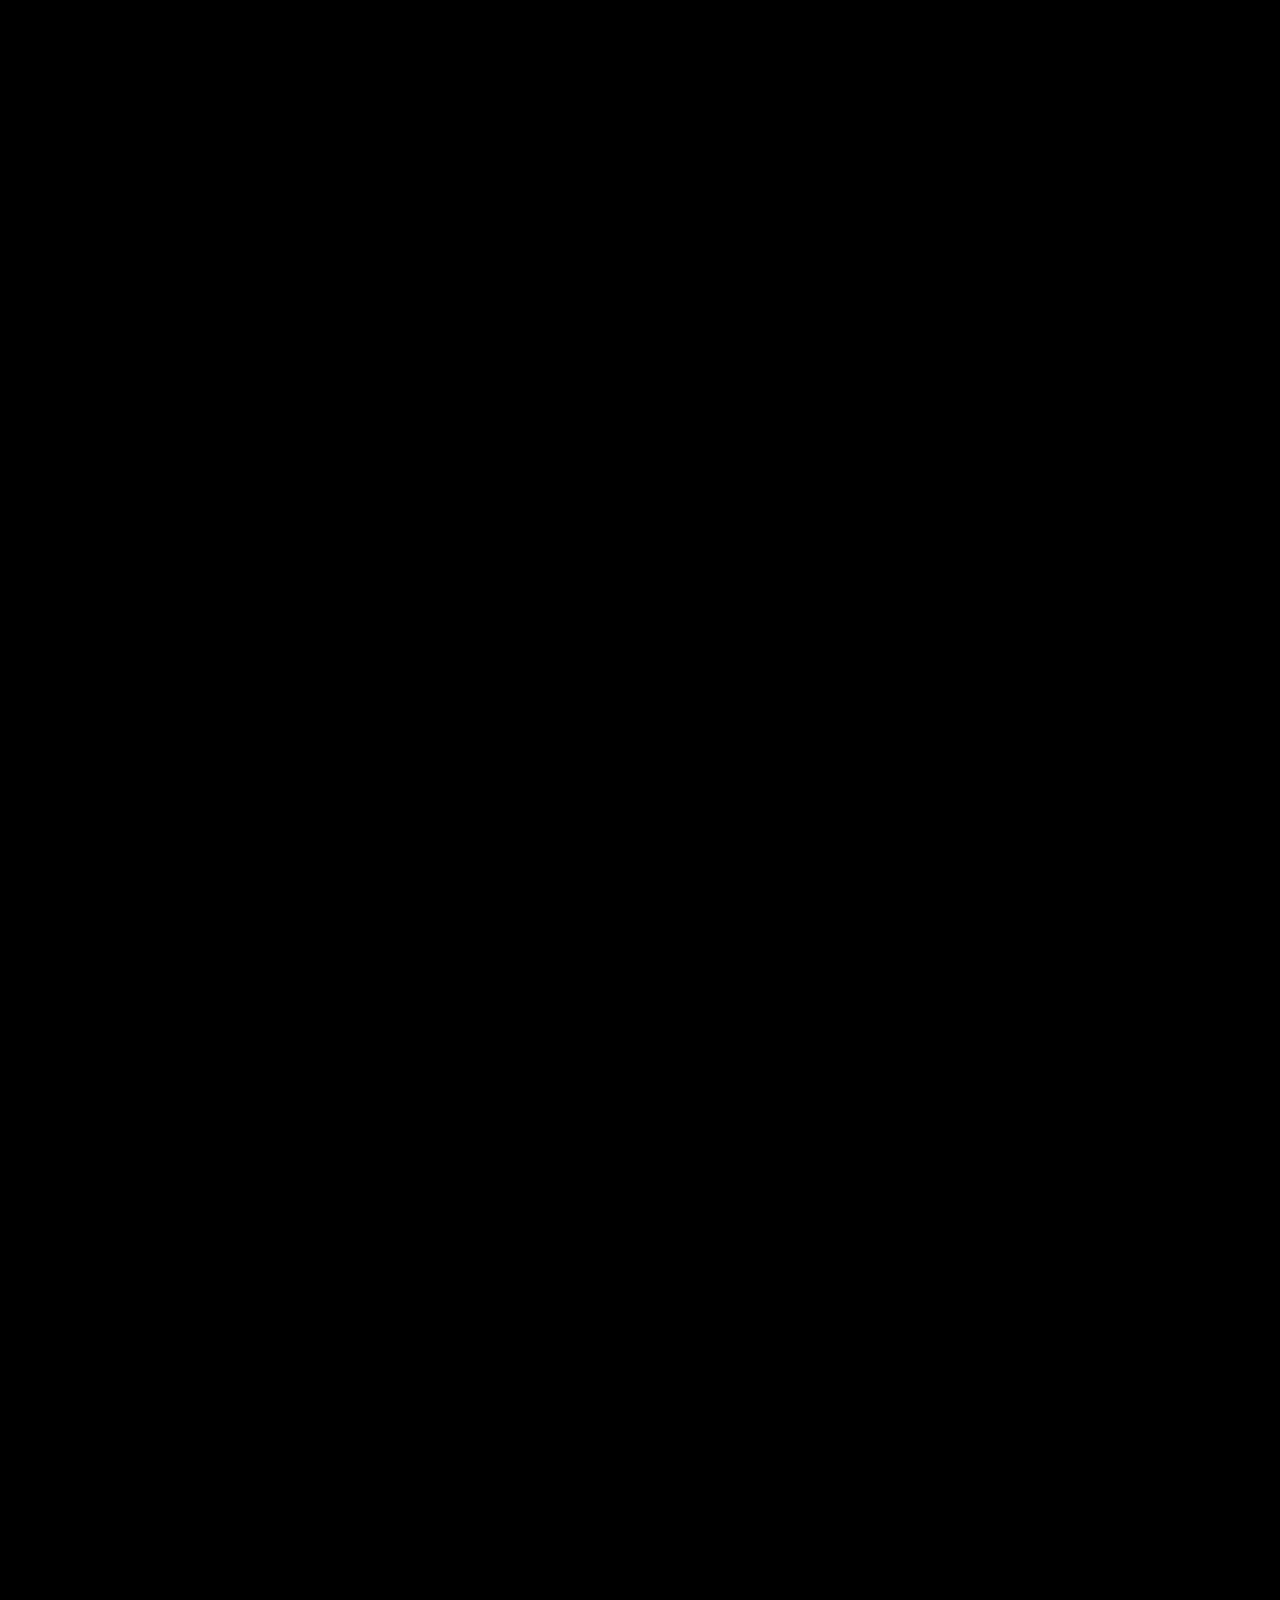
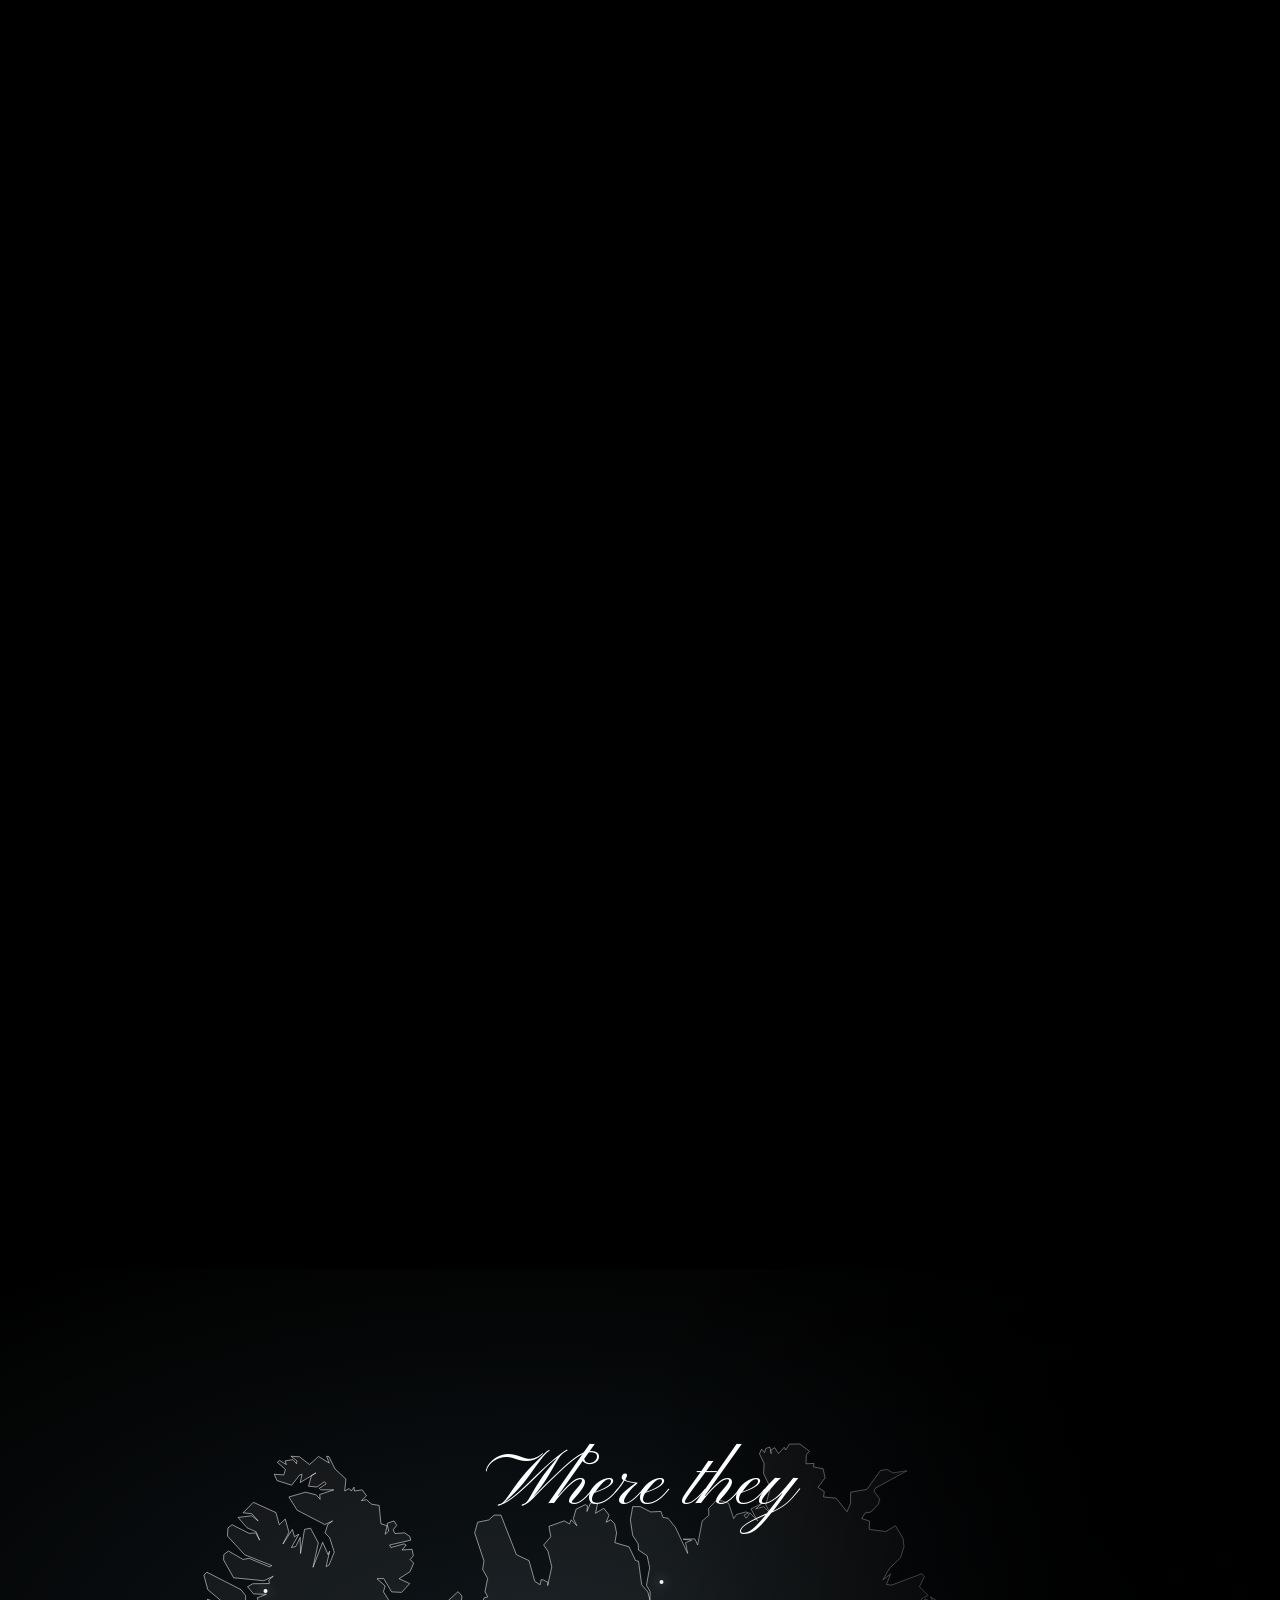
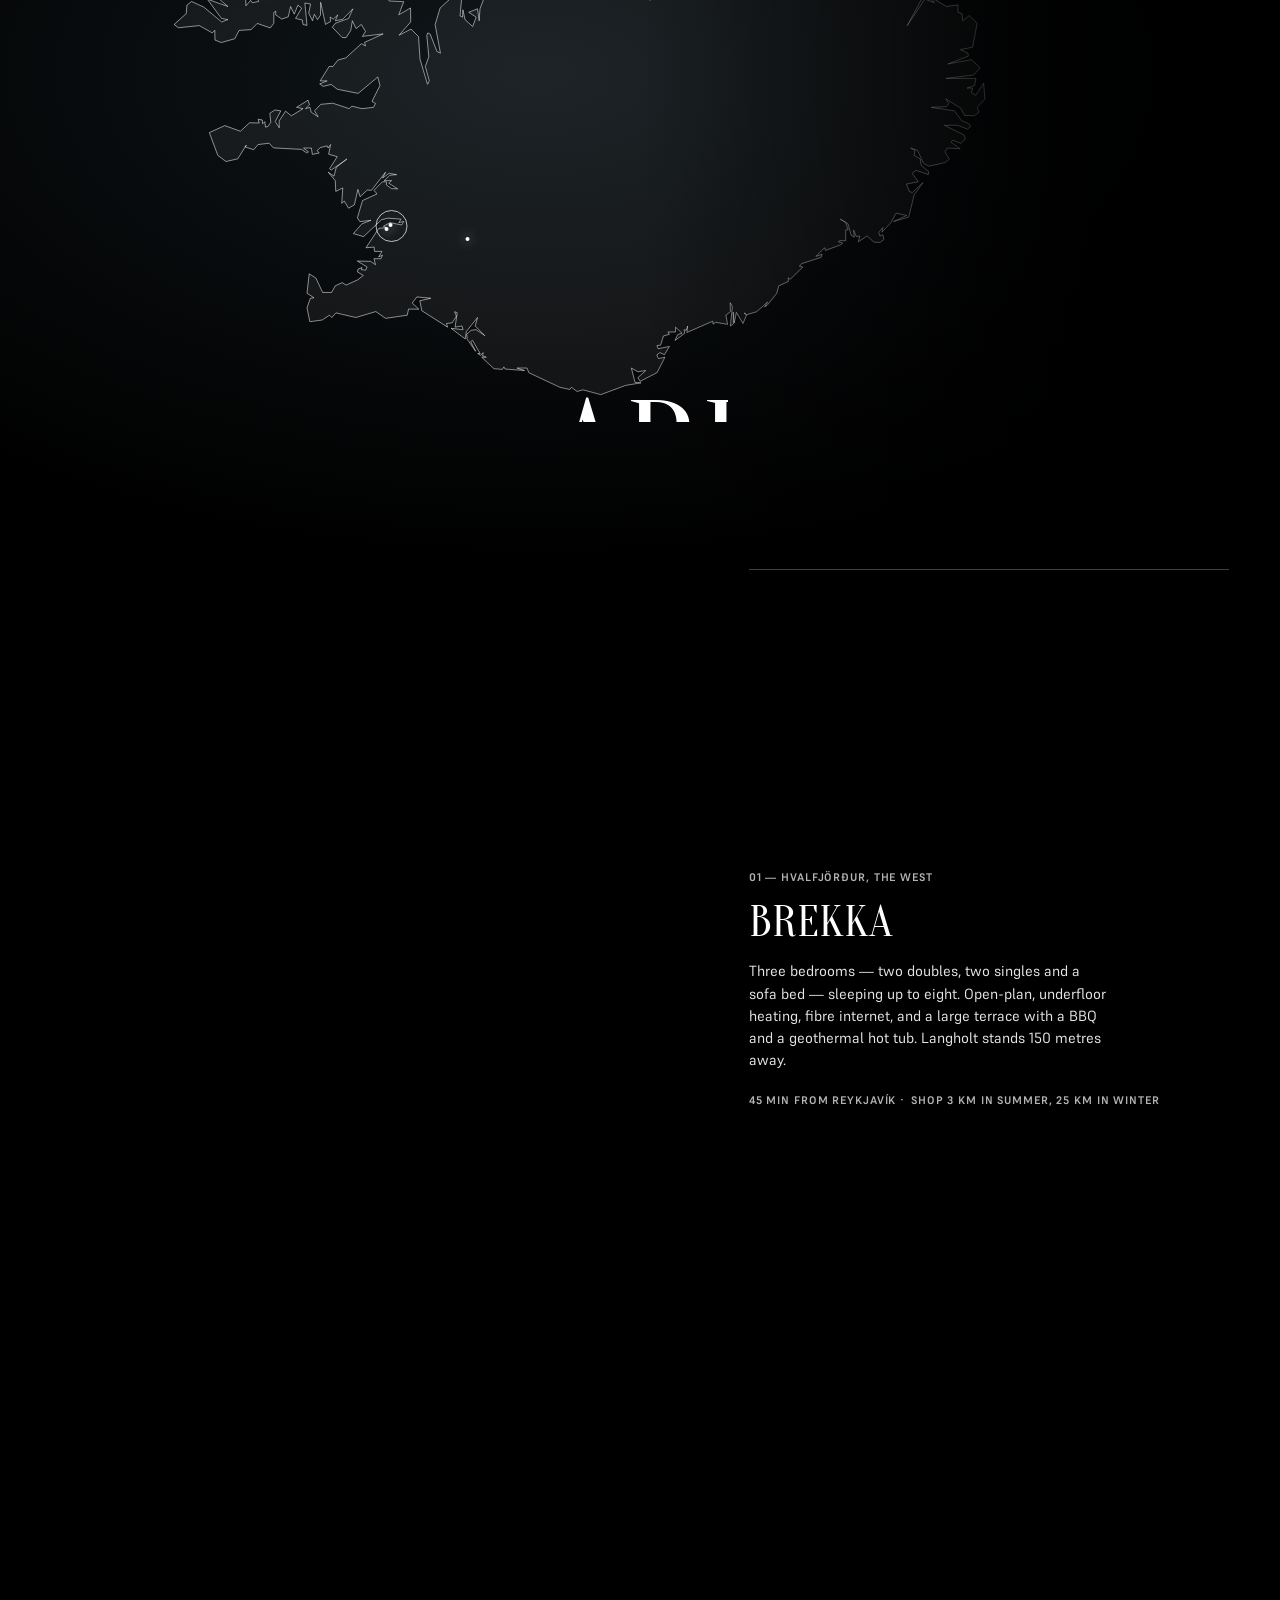
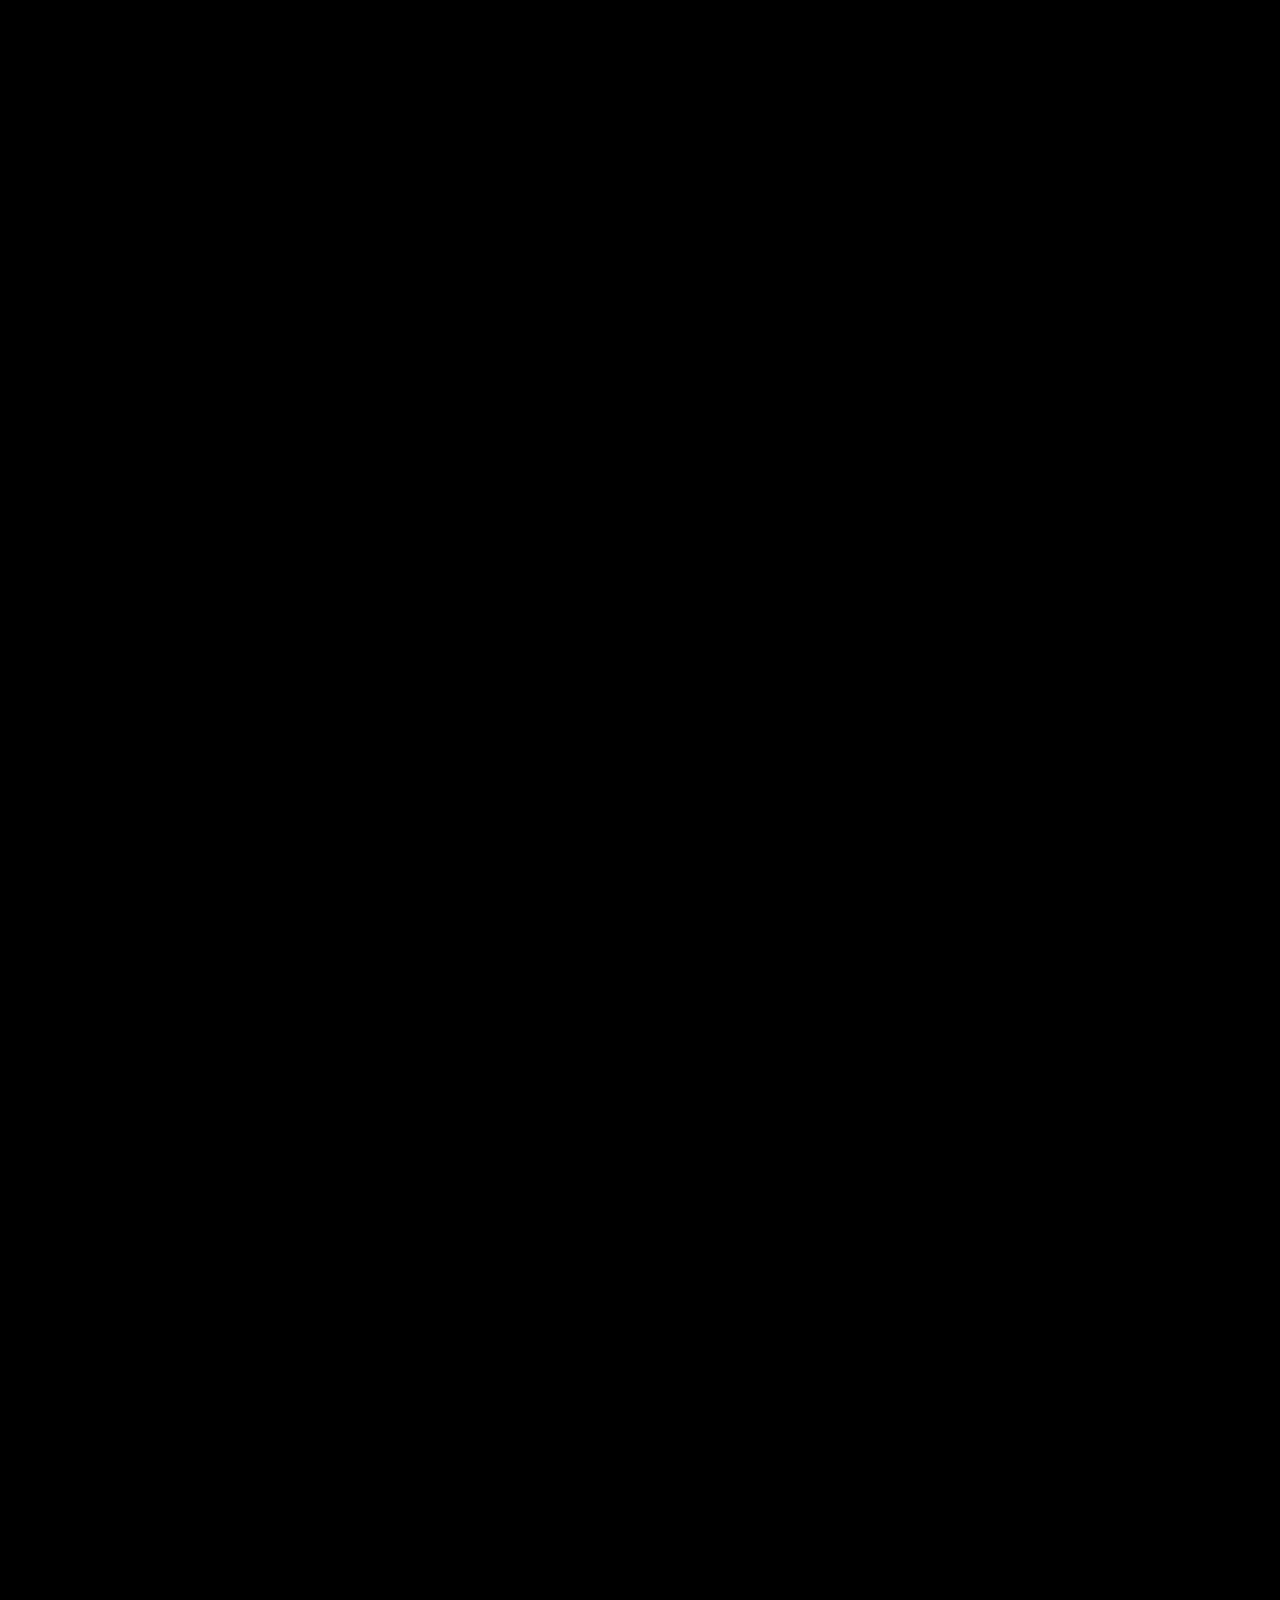
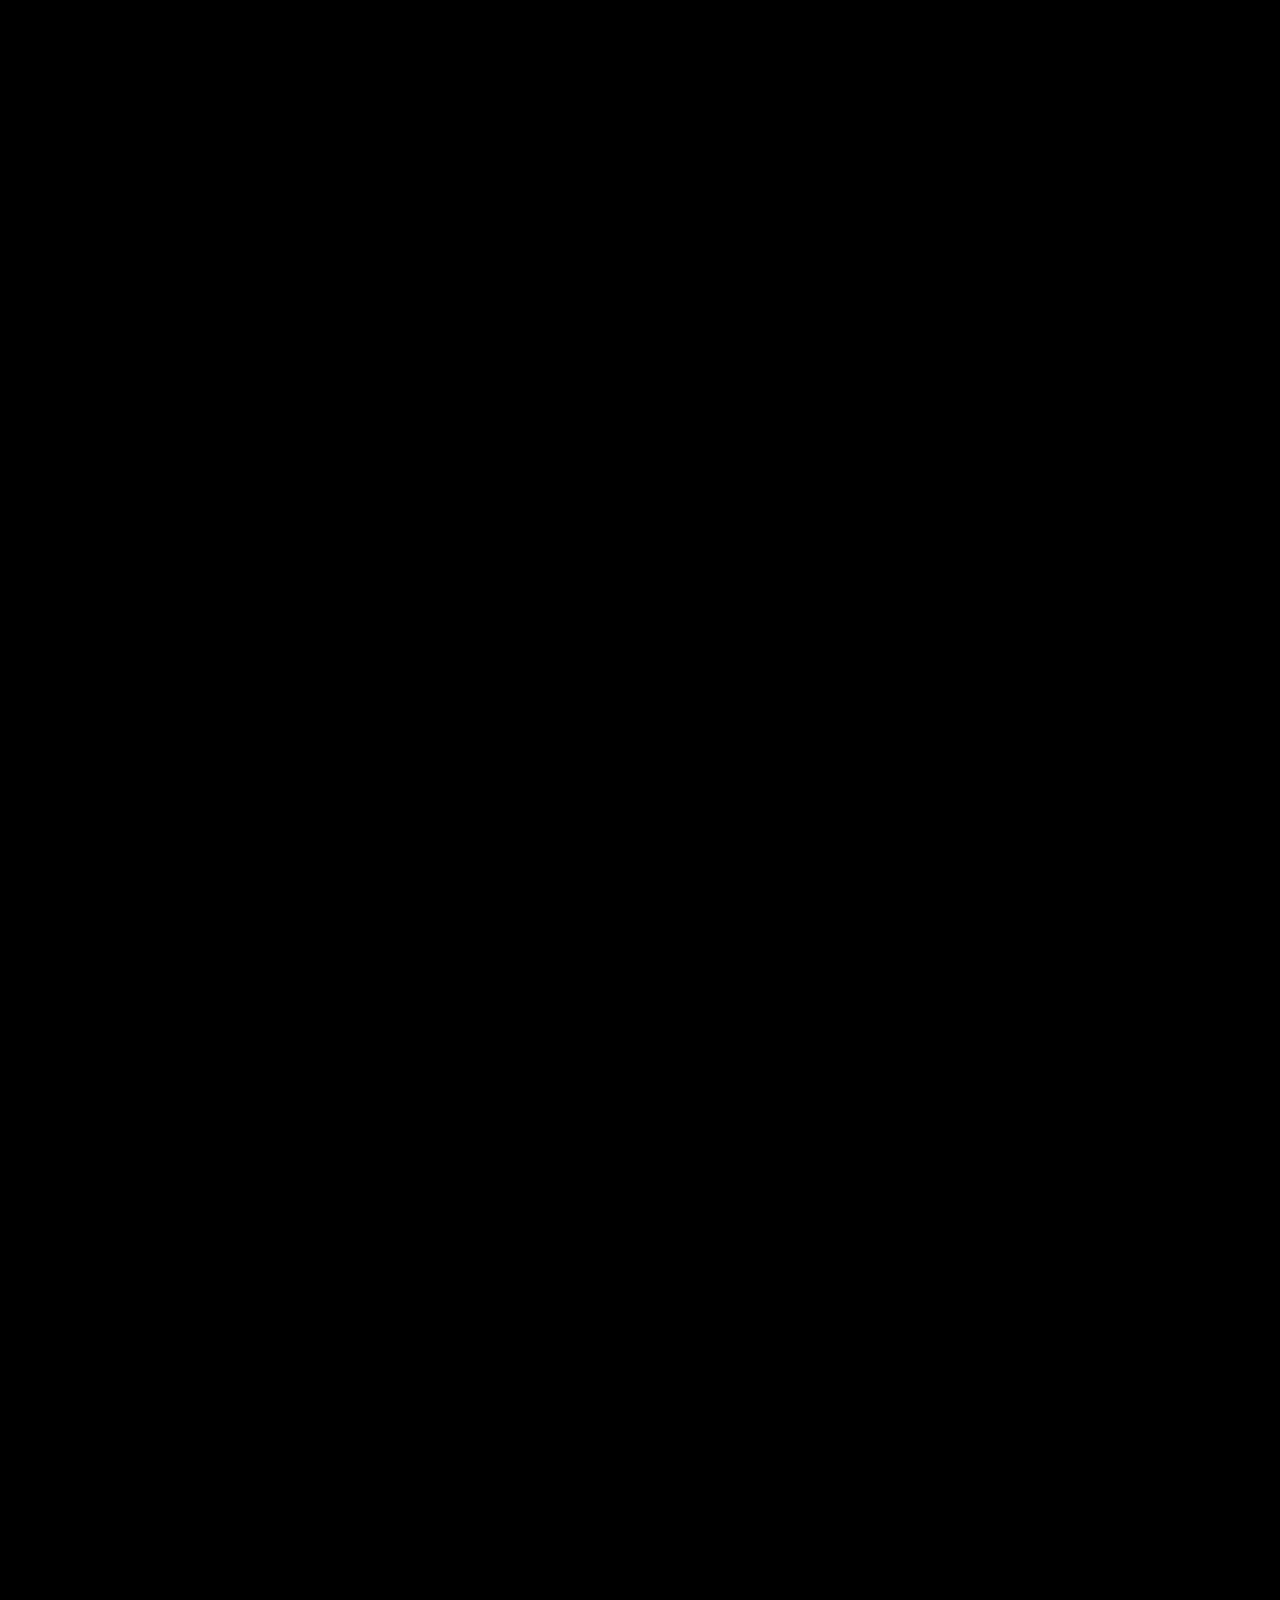
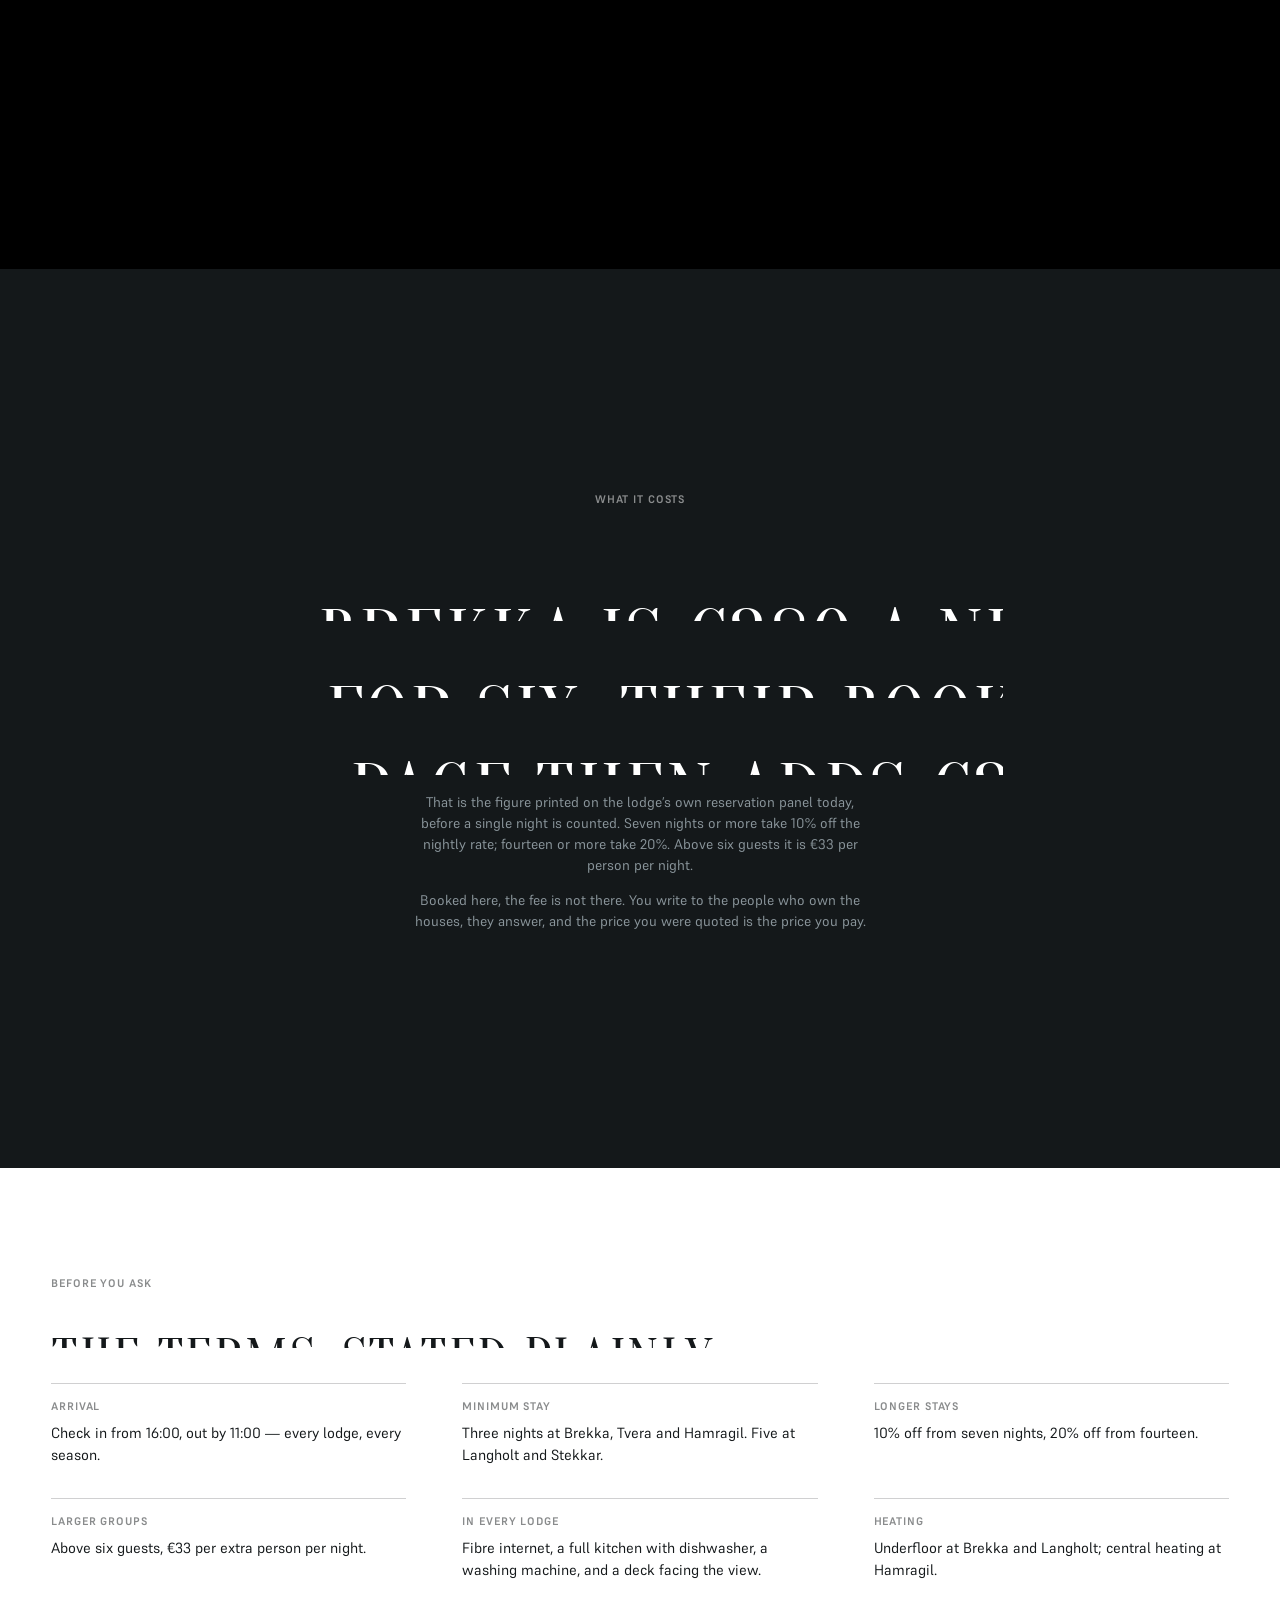
==== commit b2fe254c: "Deploy bea6da0 (noindex preview)" ====
--- a/index.html
+++ b/index.html
@@ -13,7 +13,7 @@
 <link rel="icon" type="image/png" sizes="180x180" href="assets/img/favicon-180.png">
 <link rel="apple-touch-icon" href="assets/img/favicon-180.png">
 <link rel="icon" href="data:image/svg+xml,%3Csvg xmlns='http://www.w3.org/2000/svg' viewBox='0 0 32 32'%3E%3Crect width='32' height='32' fill='%23000'/%3E%3Ccircle cx='16' cy='16' r='9' fill='none' stroke='%236E7A80' stroke-width='1.2'/%3E%3Ccircle cx='16' cy='16' r='2' fill='%23fff'/%3E%3C/svg%3E">
-<link rel="stylesheet" href="styles.css?v=d695991c">
+<link rel="stylesheet" href="styles.css?v=184c79da">
 </head>
 <body class="ui-dark is-loading">
 
@@ -284,6 +284,6 @@
 <script src="assets/vendor/gsap.min.js"></script>
 <script src="assets/vendor/ScrollTrigger.min.js"></script>
 <script src="assets/vendor/lenis.min.js"></script>
-<script src="app.js?v=38cfed23"></script>
+<script src="app.js?v=3b51bc41"></script>
 </body>
 </html>
--- a/styles.css
+++ b/styles.css
@@ -358,9 +358,13 @@
   .about__fig { width: 100%; }
   /* the five, stacked: title, then the plate, then the index — nothing pinned */
   .stage { height: auto; }
-  .stage__pin { position: relative; height: auto; display: block; padding: clamp(3rem, 9vh, 5rem) var(--pad) clamp(3.5rem, 10vh, 6rem); }
+  .stage__pin { position: relative; height: auto; display: flex; flex-direction: column;
+    padding: clamp(3rem, 9vh, 5rem) var(--pad) clamp(3.5rem, 10vh, 6rem); }
+  .stage__type { order: 1; }
+  .stage__plates { order: 2; position: sticky; top: calc(4.6rem + env(safe-area-inset-top)); }
+  .stage__names { order: 3; }
   .stage__type { position: static; text-align: left; }
-  .stage__plates { position: relative; right: auto; top: auto; translate: none; width: 100%; margin-top: clamp(1.6rem, 5vw, 2.4rem); aspect-ratio: 4/5; }
+  .stage__plates { right: auto; translate: none; width: 100%; margin-top: clamp(1.6rem, 5vw, 2.4rem); aspect-ratio: 4/5; }
   .stage__names { position: static; margin-top: clamp(1.6rem, 5vw, 2.4rem); gap: 1.15rem; width: 100%; }
   .stage__pick { padding: .55rem 0; }
   .stage__names li .h3 { color: #7E8A90; }
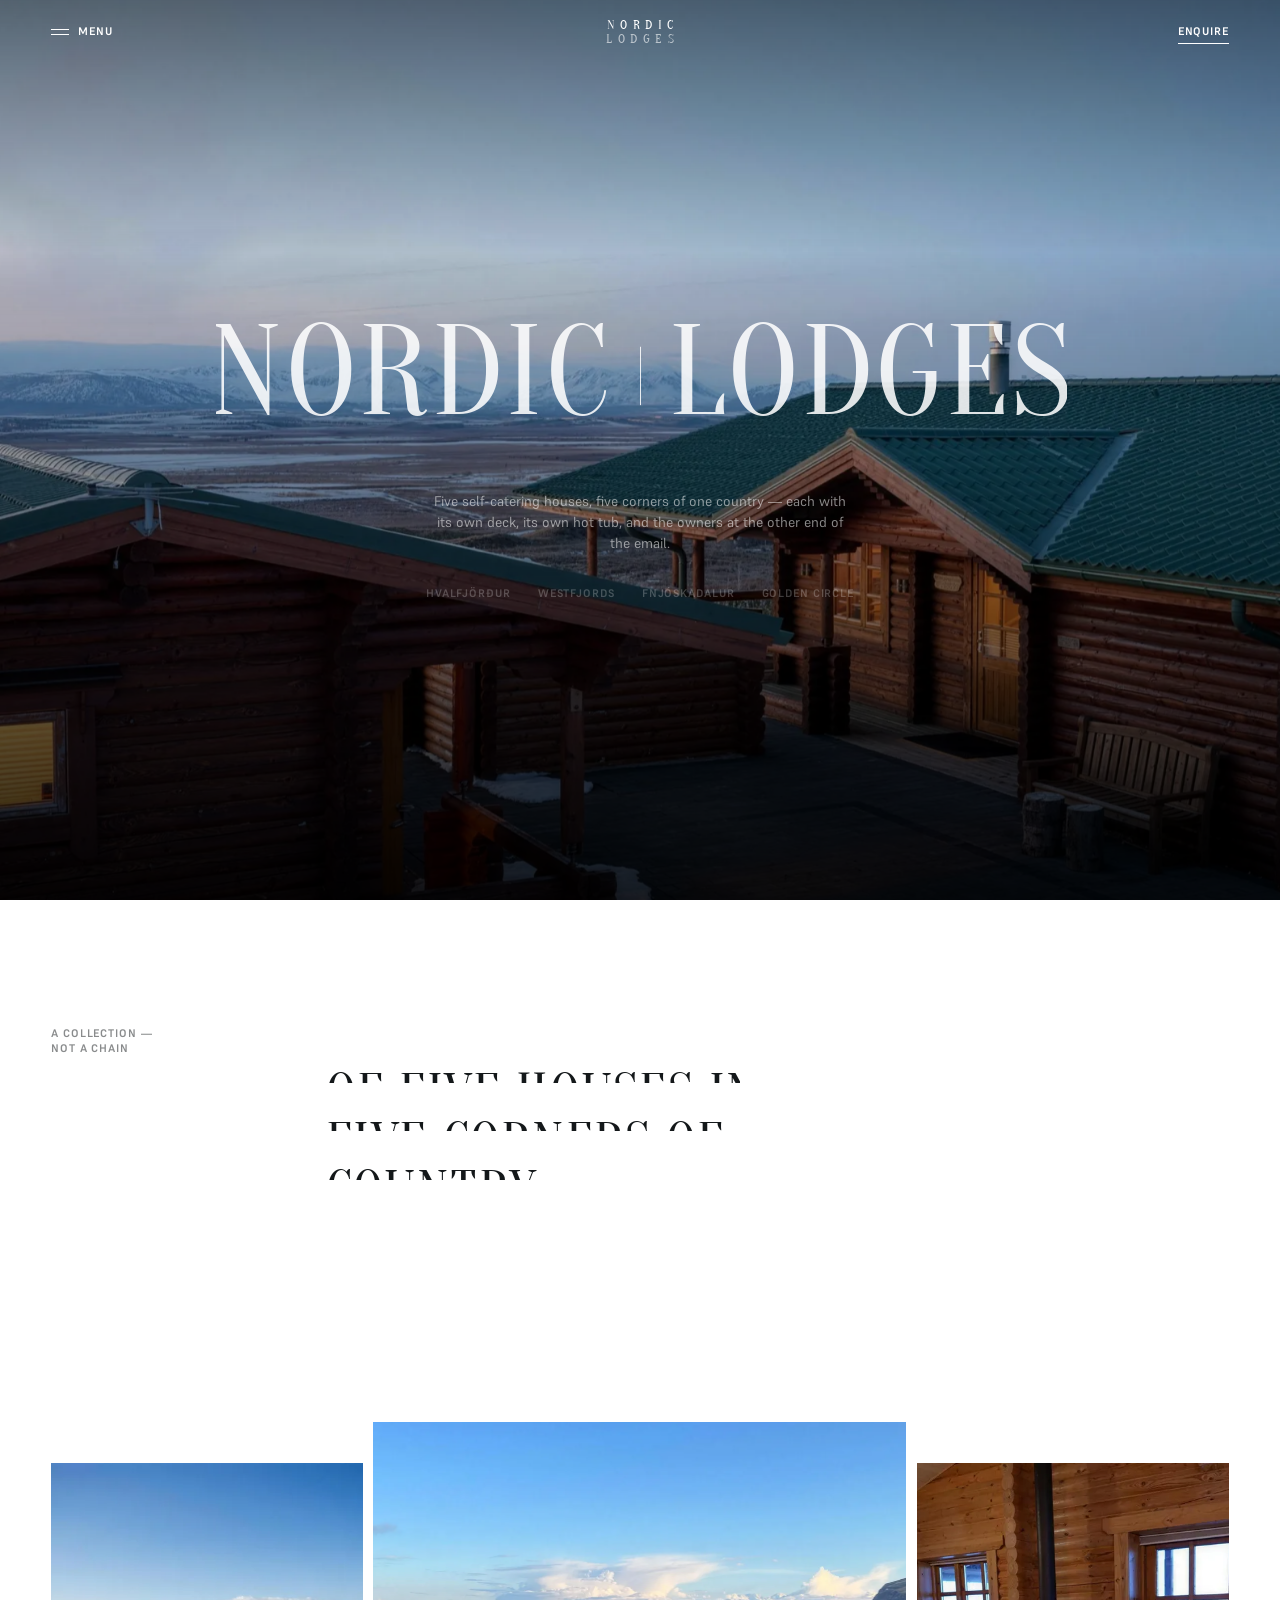
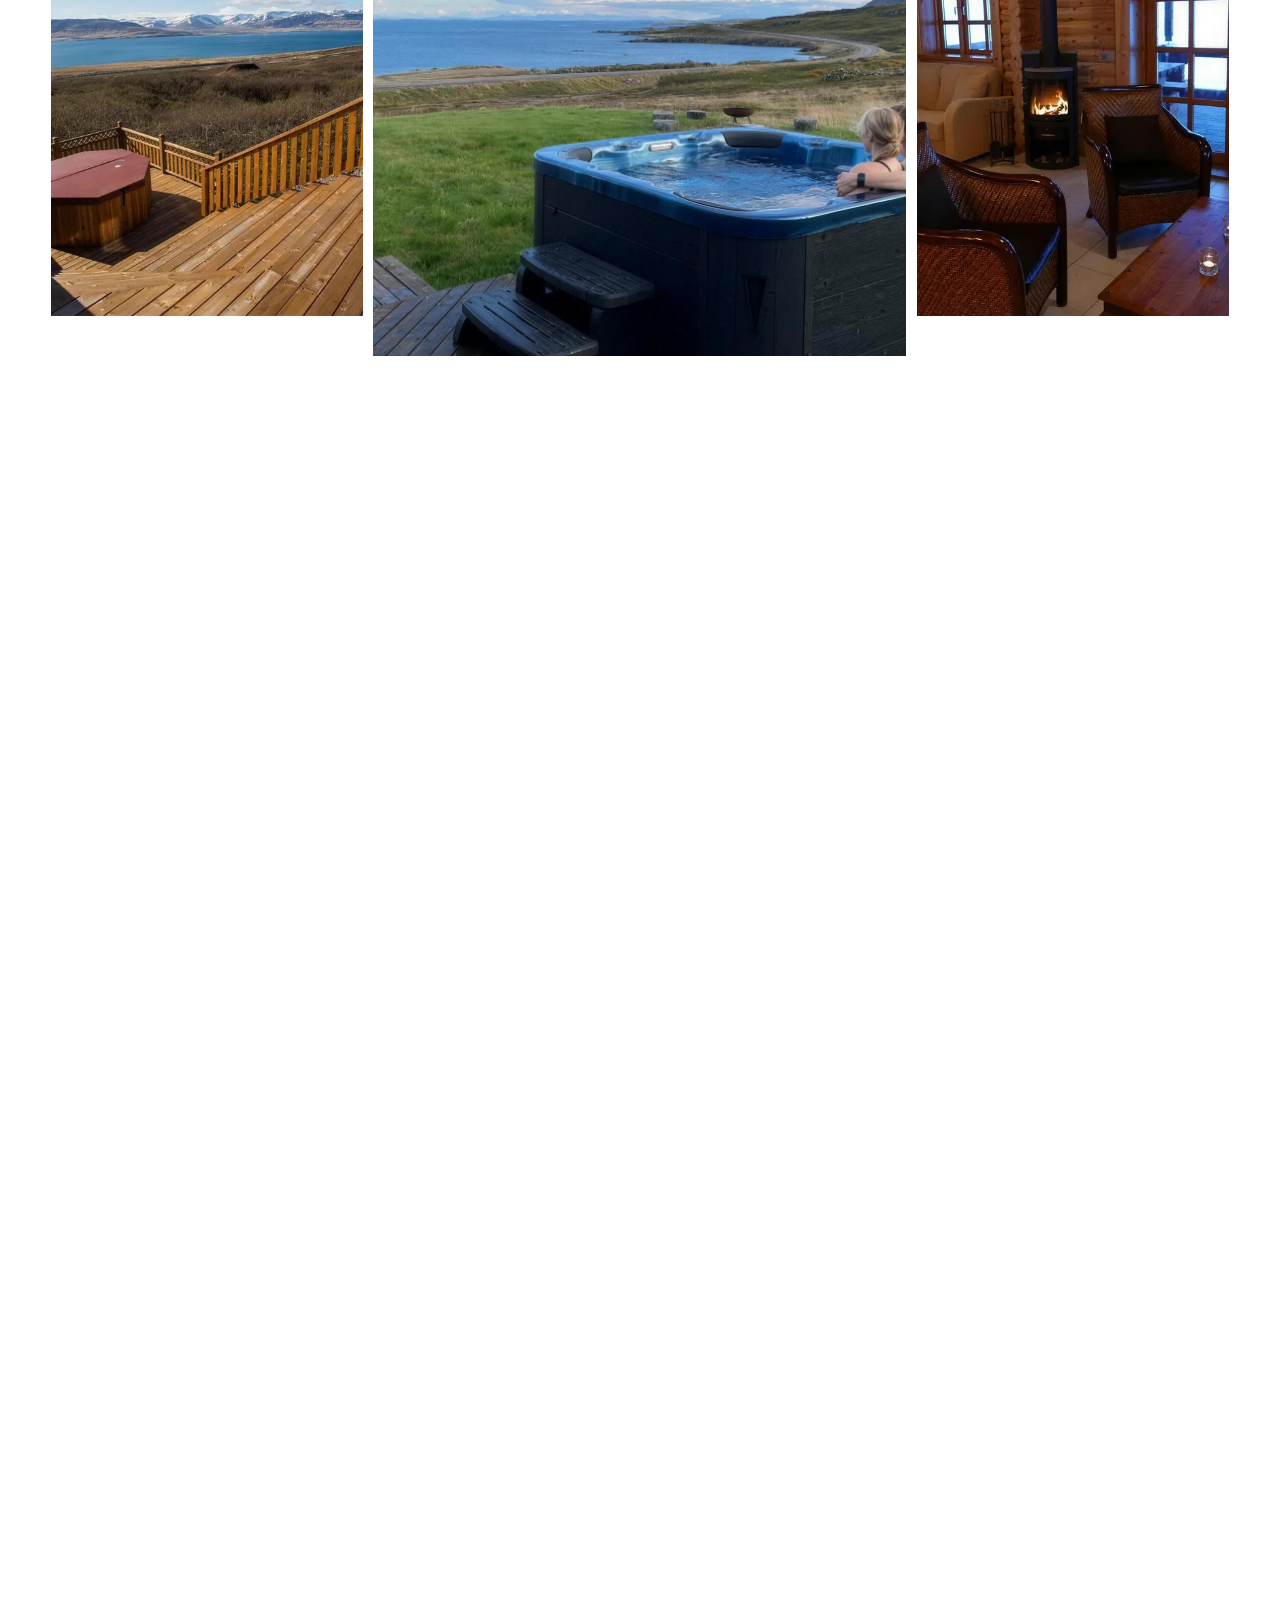
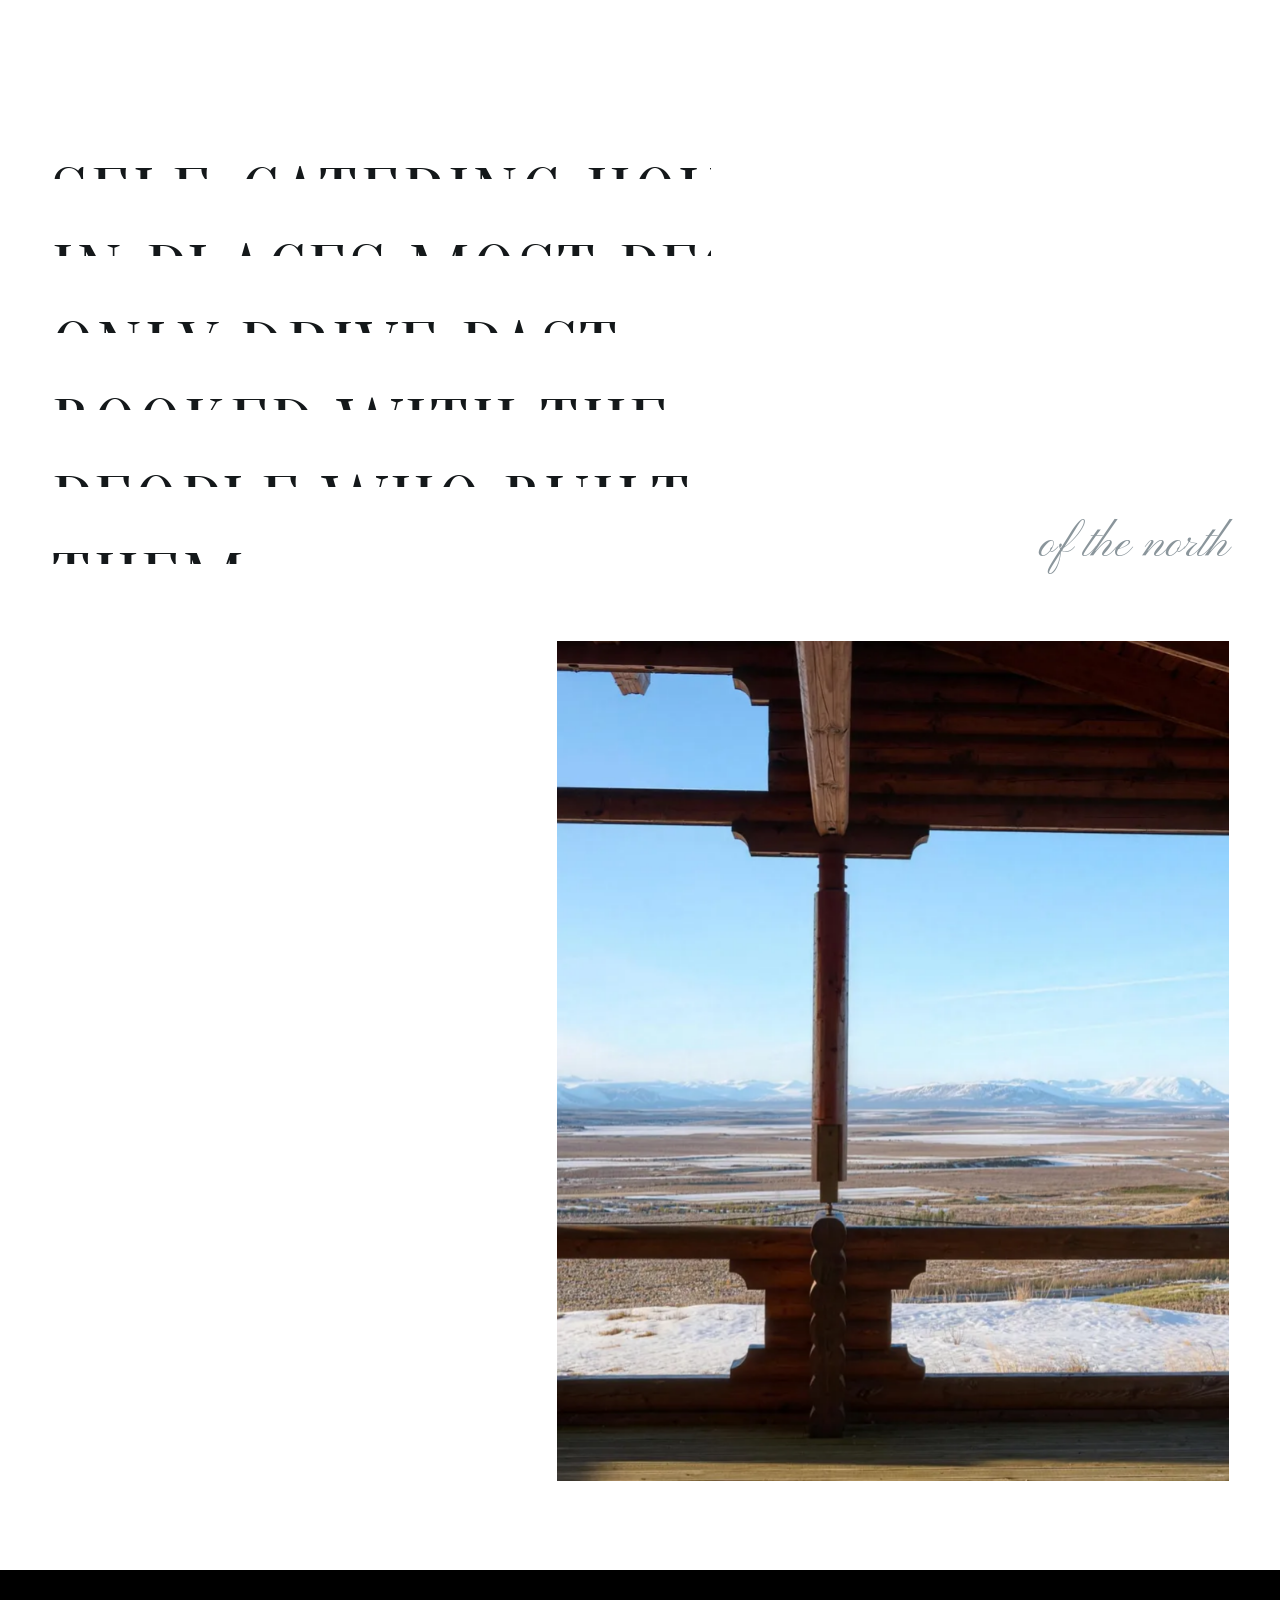
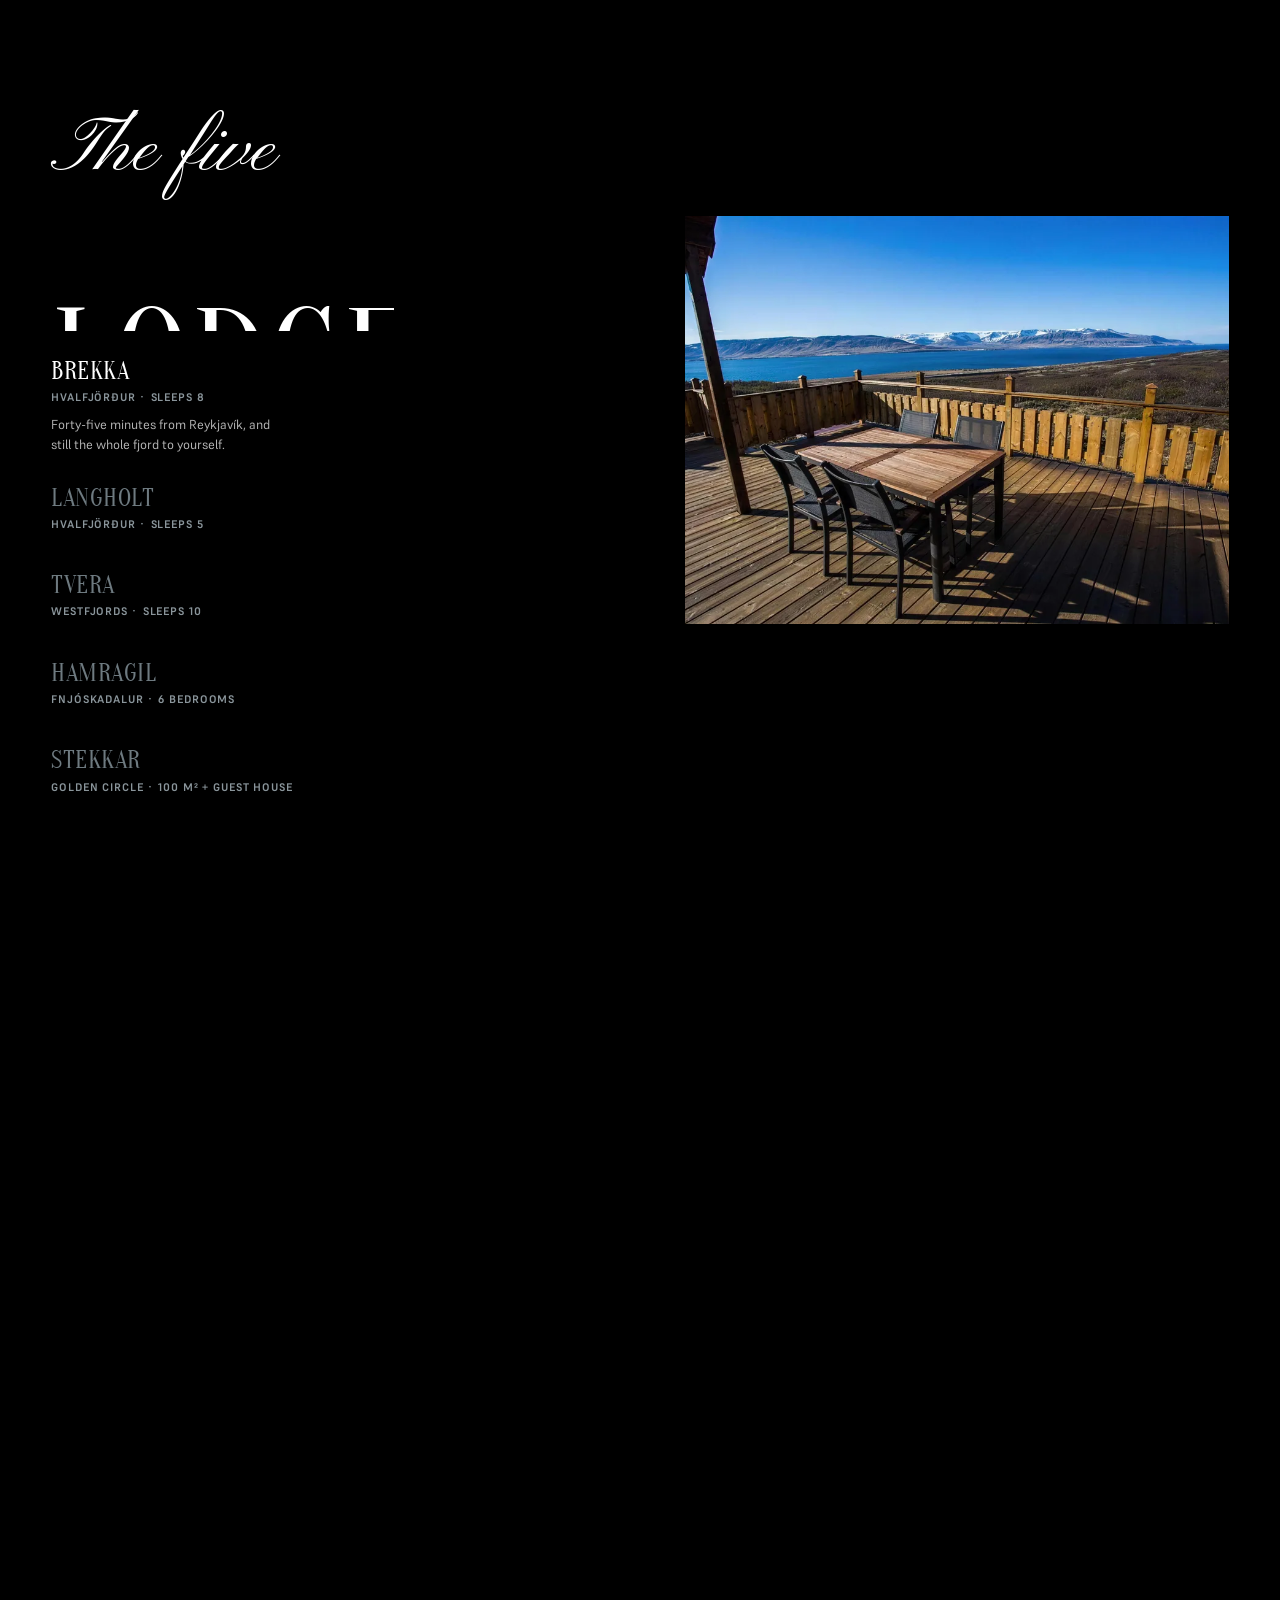
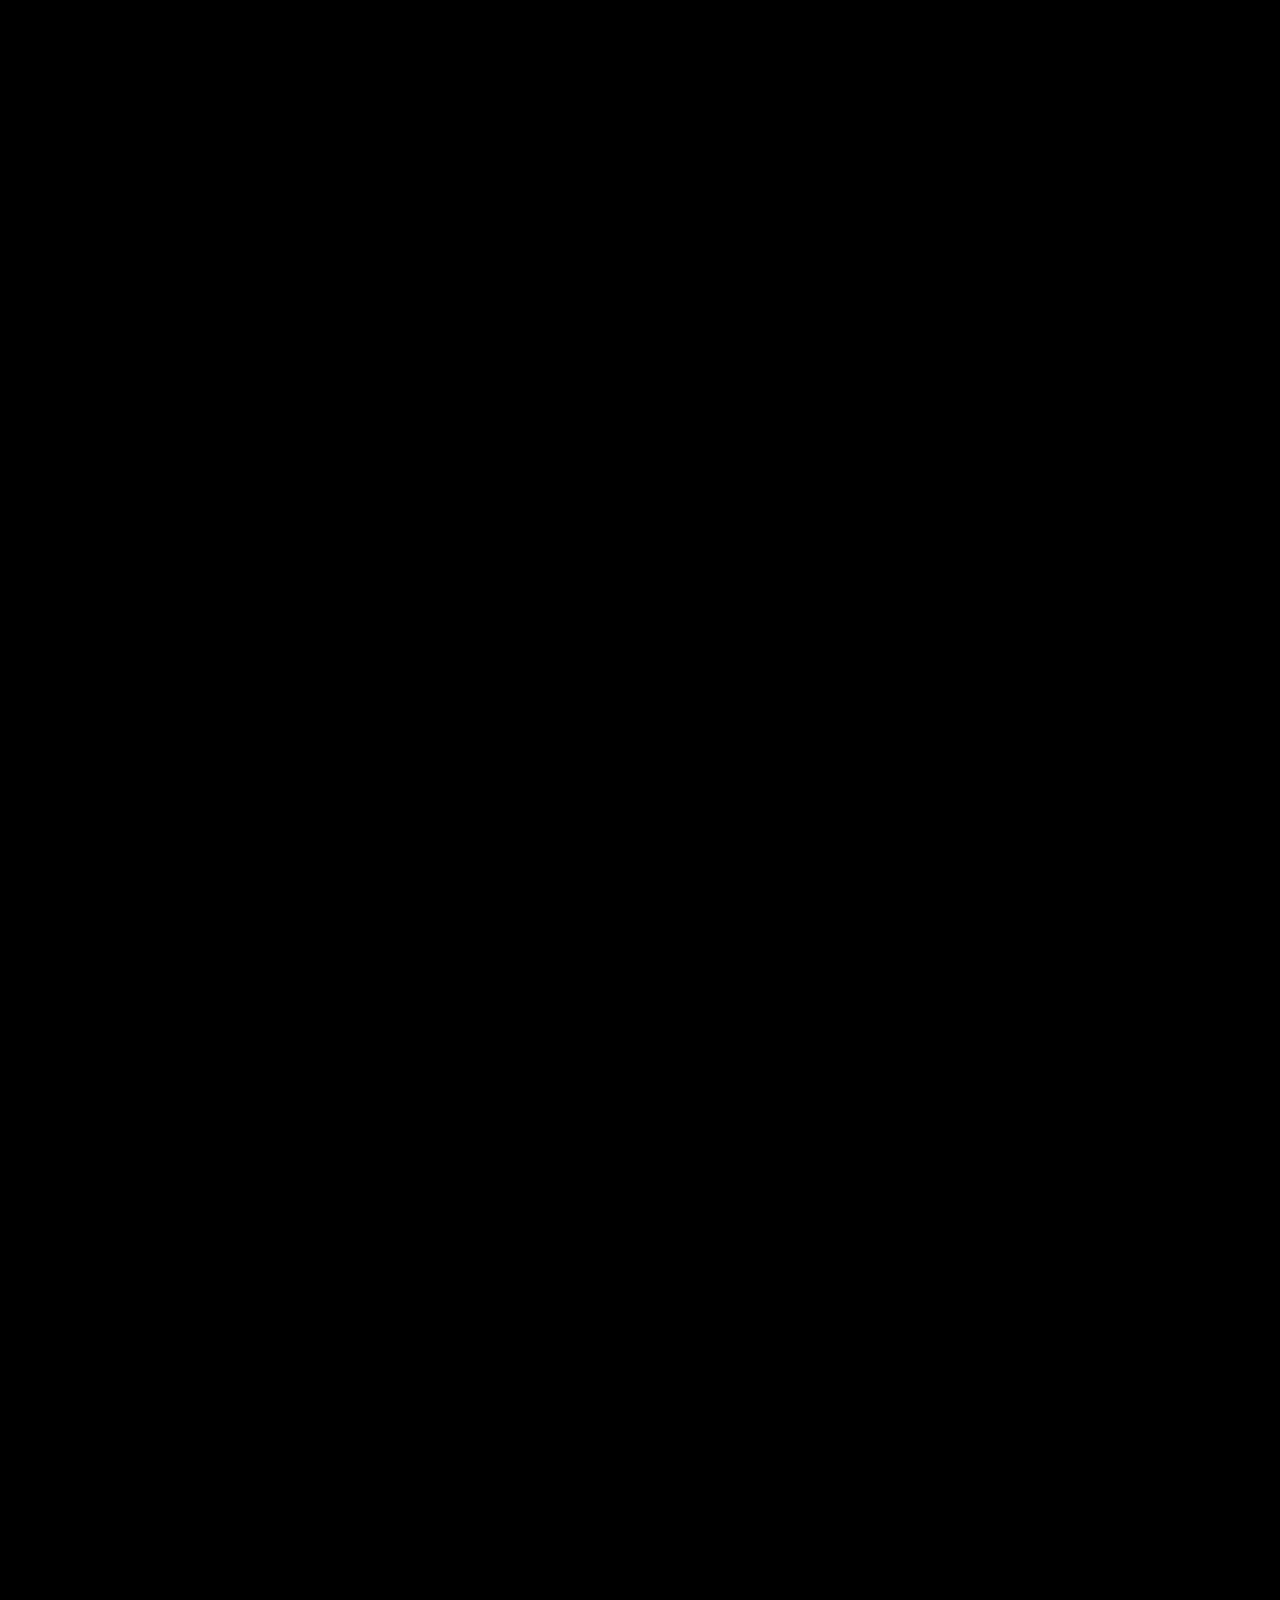
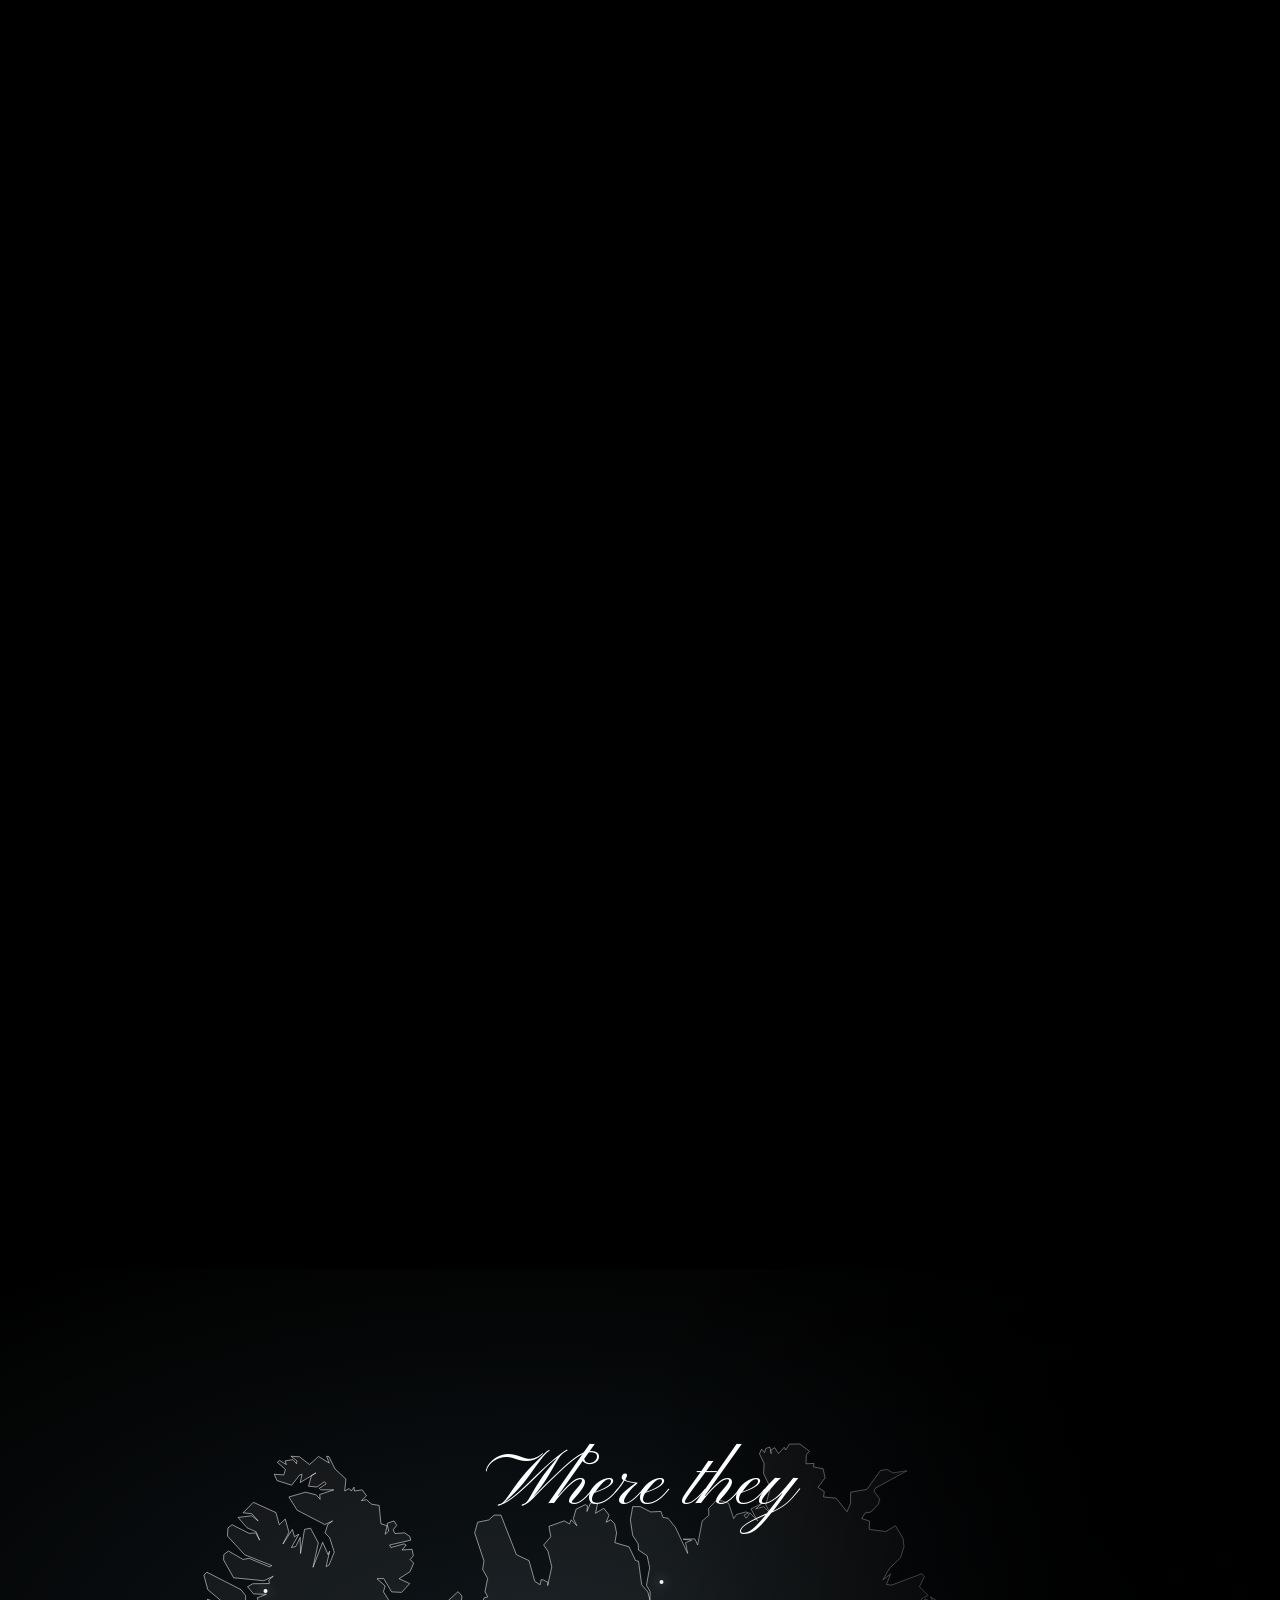
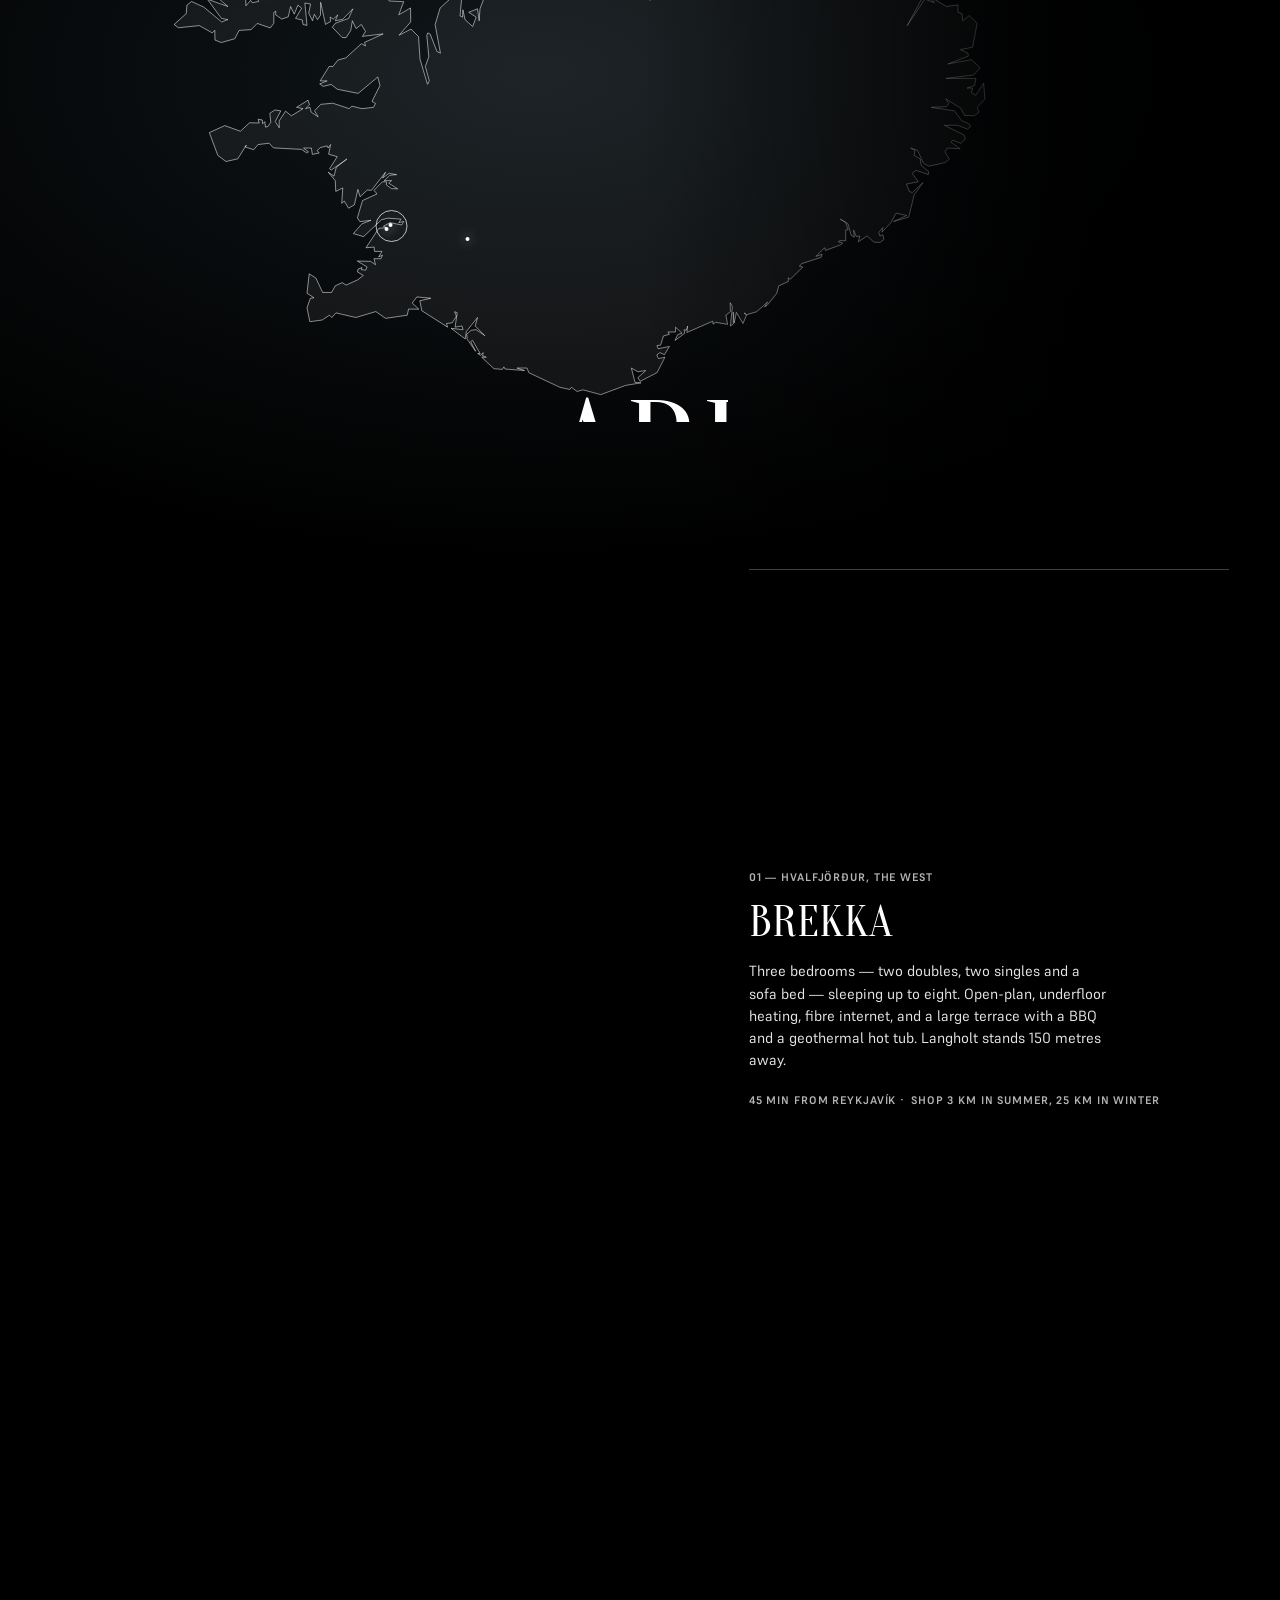
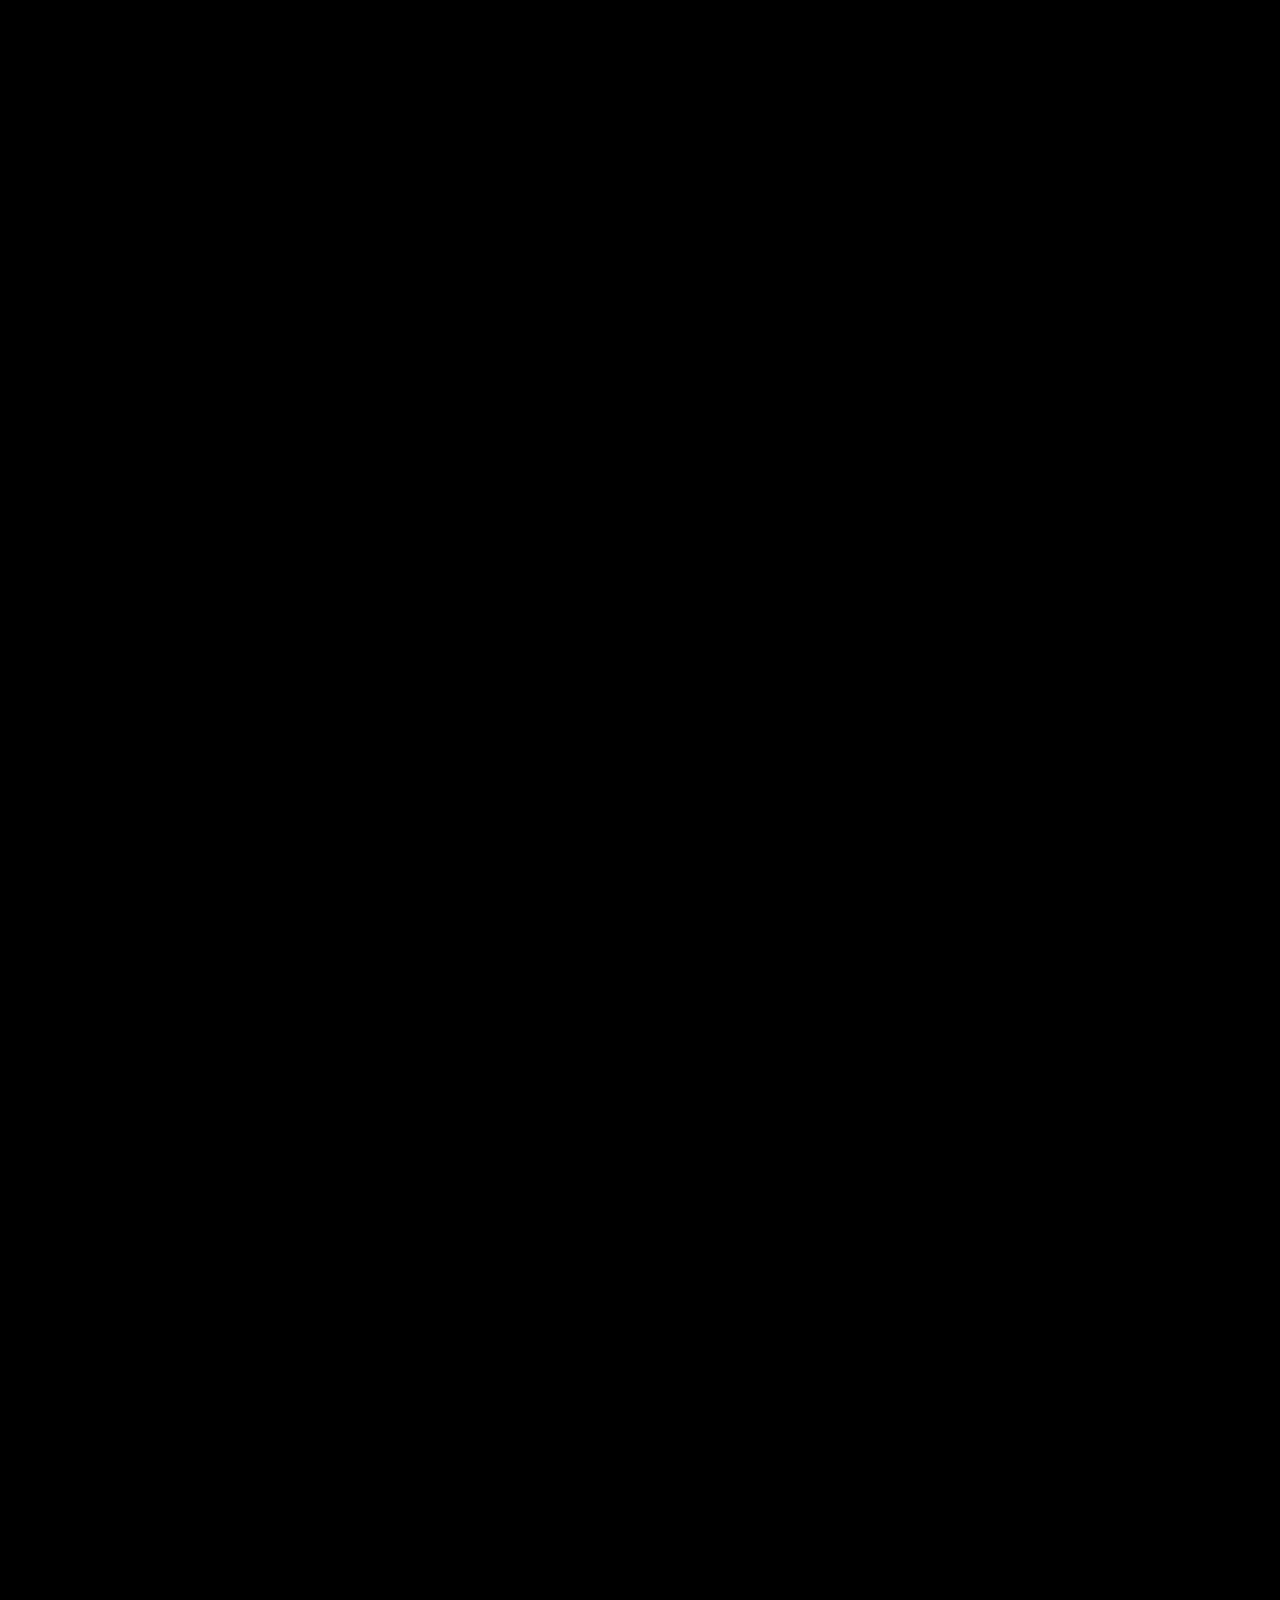
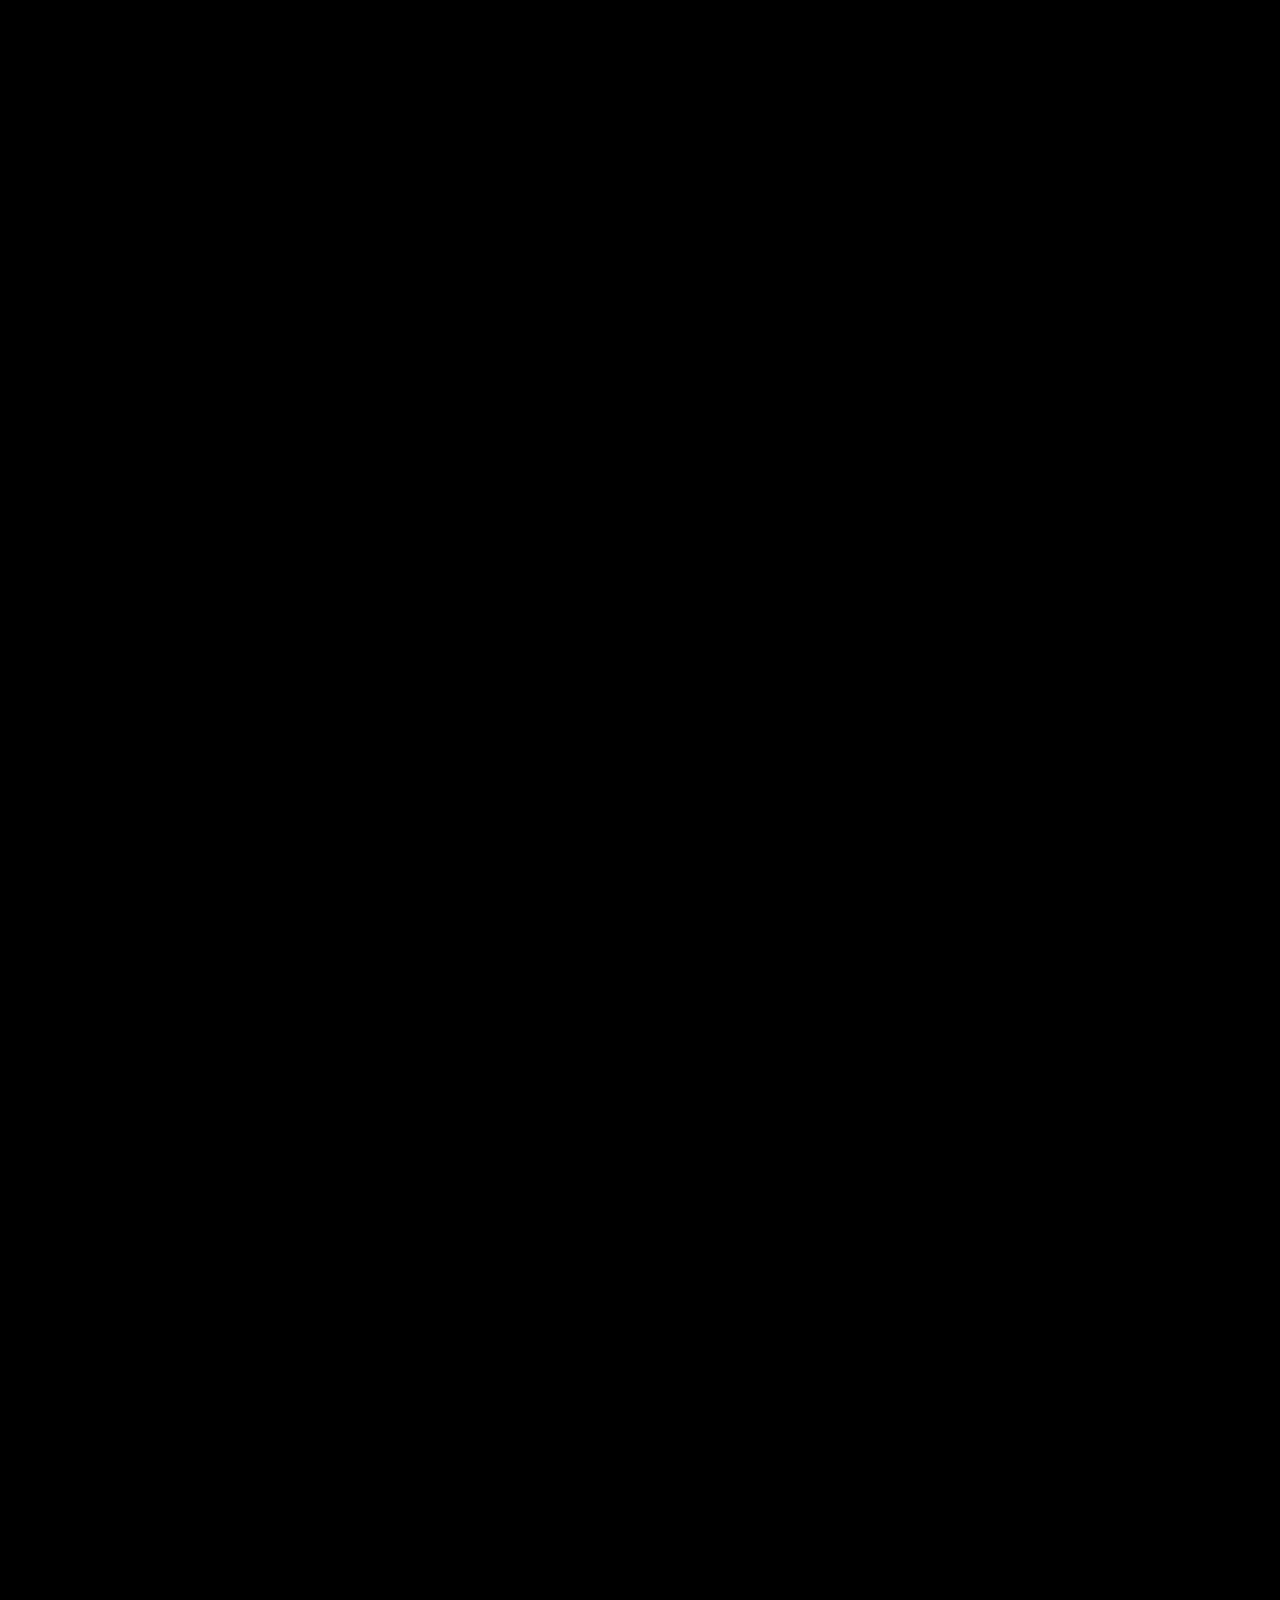
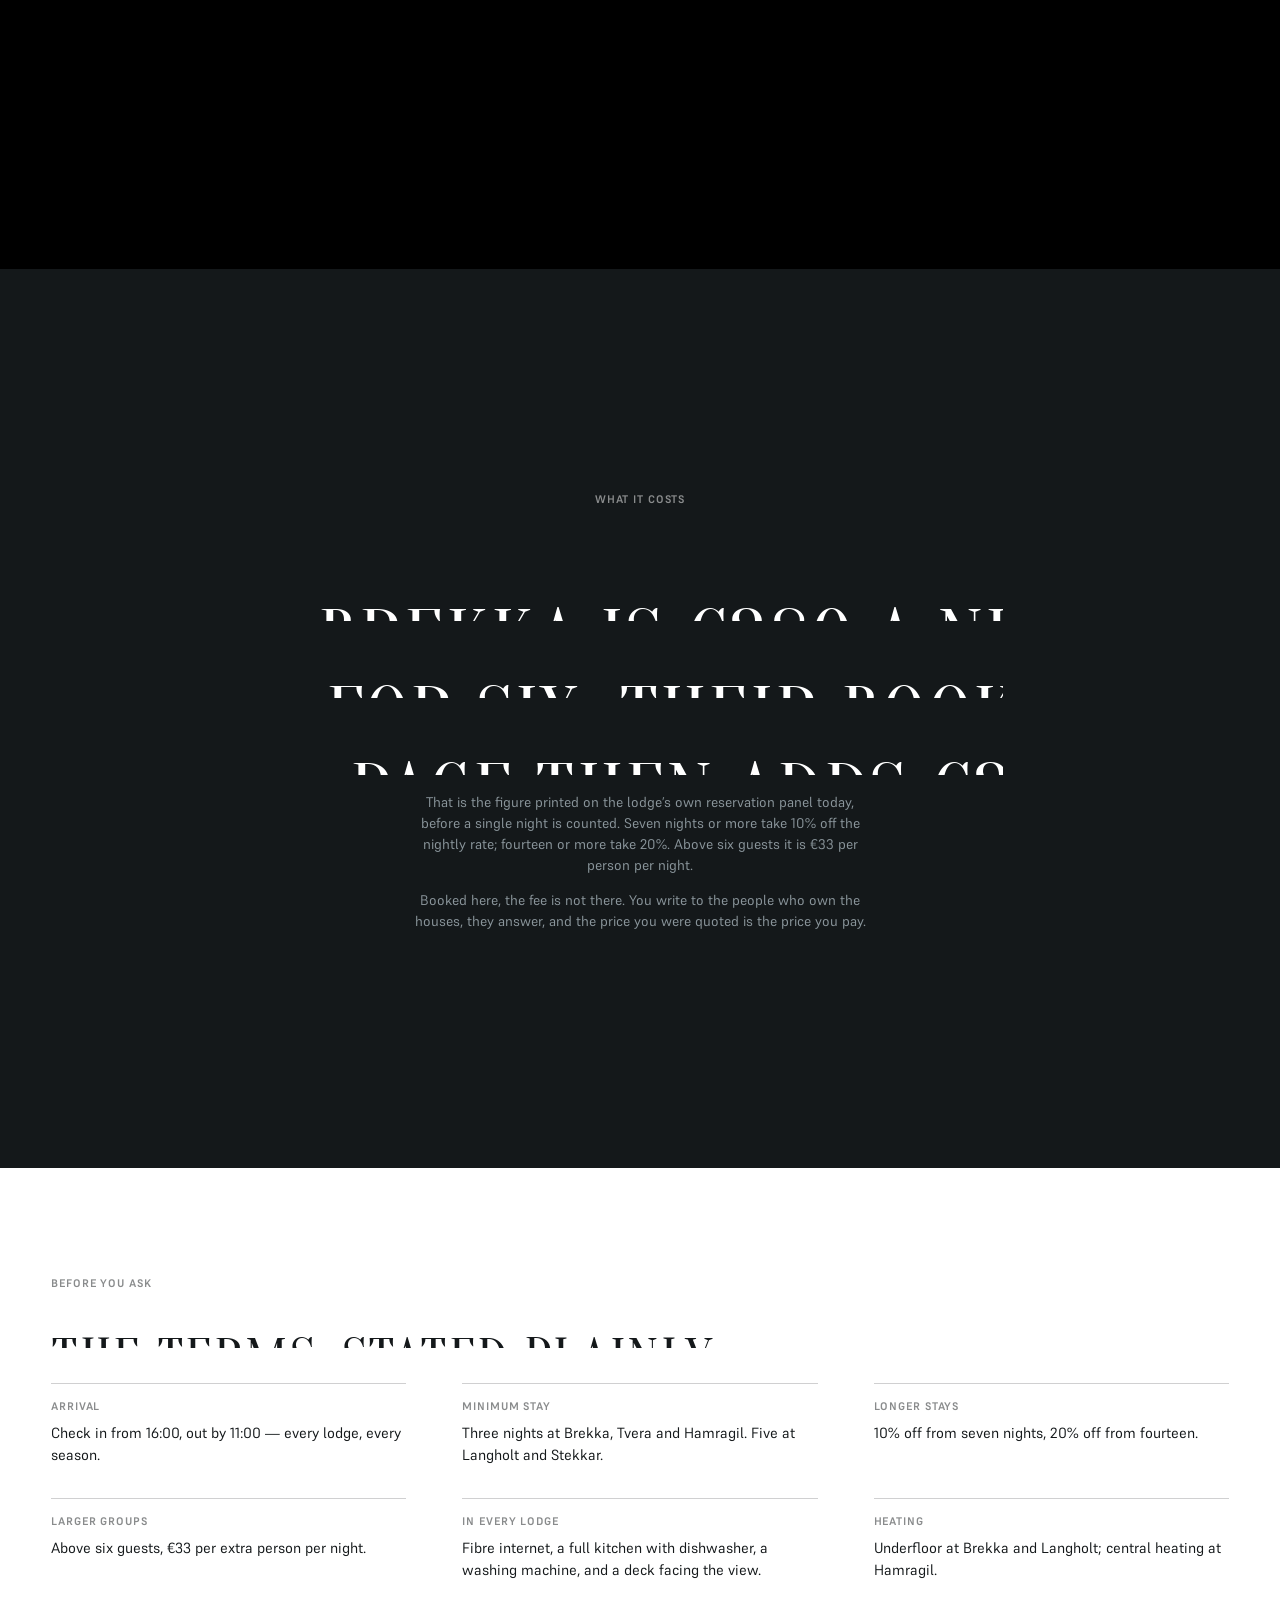
==== commit e1f1f55b: "Deploy bea6da0 (noindex preview)" ====
--- a/index.html
+++ b/index.html
@@ -13,7 +13,7 @@
 <link rel="icon" type="image/png" sizes="180x180" href="assets/img/favicon-180.png">
 <link rel="apple-touch-icon" href="assets/img/favicon-180.png">
 <link rel="icon" href="data:image/svg+xml,%3Csvg xmlns='http://www.w3.org/2000/svg' viewBox='0 0 32 32'%3E%3Crect width='32' height='32' fill='%23000'/%3E%3Ccircle cx='16' cy='16' r='9' fill='none' stroke='%236E7A80' stroke-width='1.2'/%3E%3Ccircle cx='16' cy='16' r='2' fill='%23fff'/%3E%3C/svg%3E">
-<link rel="stylesheet" href="styles.css?v=184c79da">
+<link rel="stylesheet" href="styles.css?v=4237be8e">
 </head>
 <body class="ui-dark is-loading">
 
@@ -284,6 +284,6 @@
 <script src="assets/vendor/gsap.min.js"></script>
 <script src="assets/vendor/ScrollTrigger.min.js"></script>
 <script src="assets/vendor/lenis.min.js"></script>
-<script src="app.js?v=3b51bc41"></script>
+<script src="app.js?v=4fde85dd"></script>
 </body>
 </html>
--- a/styles.css
+++ b/styles.css
@@ -361,10 +361,10 @@
   .stage__pin { position: relative; height: auto; display: flex; flex-direction: column;
     padding: clamp(3rem, 9vh, 5rem) var(--pad) clamp(3.5rem, 10vh, 6rem); }
   .stage__type { order: 1; }
-  .stage__plates { order: 2; position: sticky; top: calc(4.6rem + env(safe-area-inset-top)); }
+  .stage__plates { order: 2; position: relative; top: auto; }
   .stage__names { order: 3; }
   .stage__type { position: static; text-align: left; }
-  .stage__plates { right: auto; translate: none; width: 100%; margin-top: clamp(1.6rem, 5vw, 2.4rem); aspect-ratio: 4/5; }
+  .stage__plates { right: auto; translate: none; width: 100%; margin-top: clamp(1.2rem, 4vw, 1.8rem); aspect-ratio: 1/1; }
   .stage__names { position: static; margin-top: clamp(1.6rem, 5vw, 2.4rem); gap: 1.15rem; width: 100%; }
   .stage__pick { padding: .55rem 0; }
   .stage__names li .h3 { color: #7E8A90; }
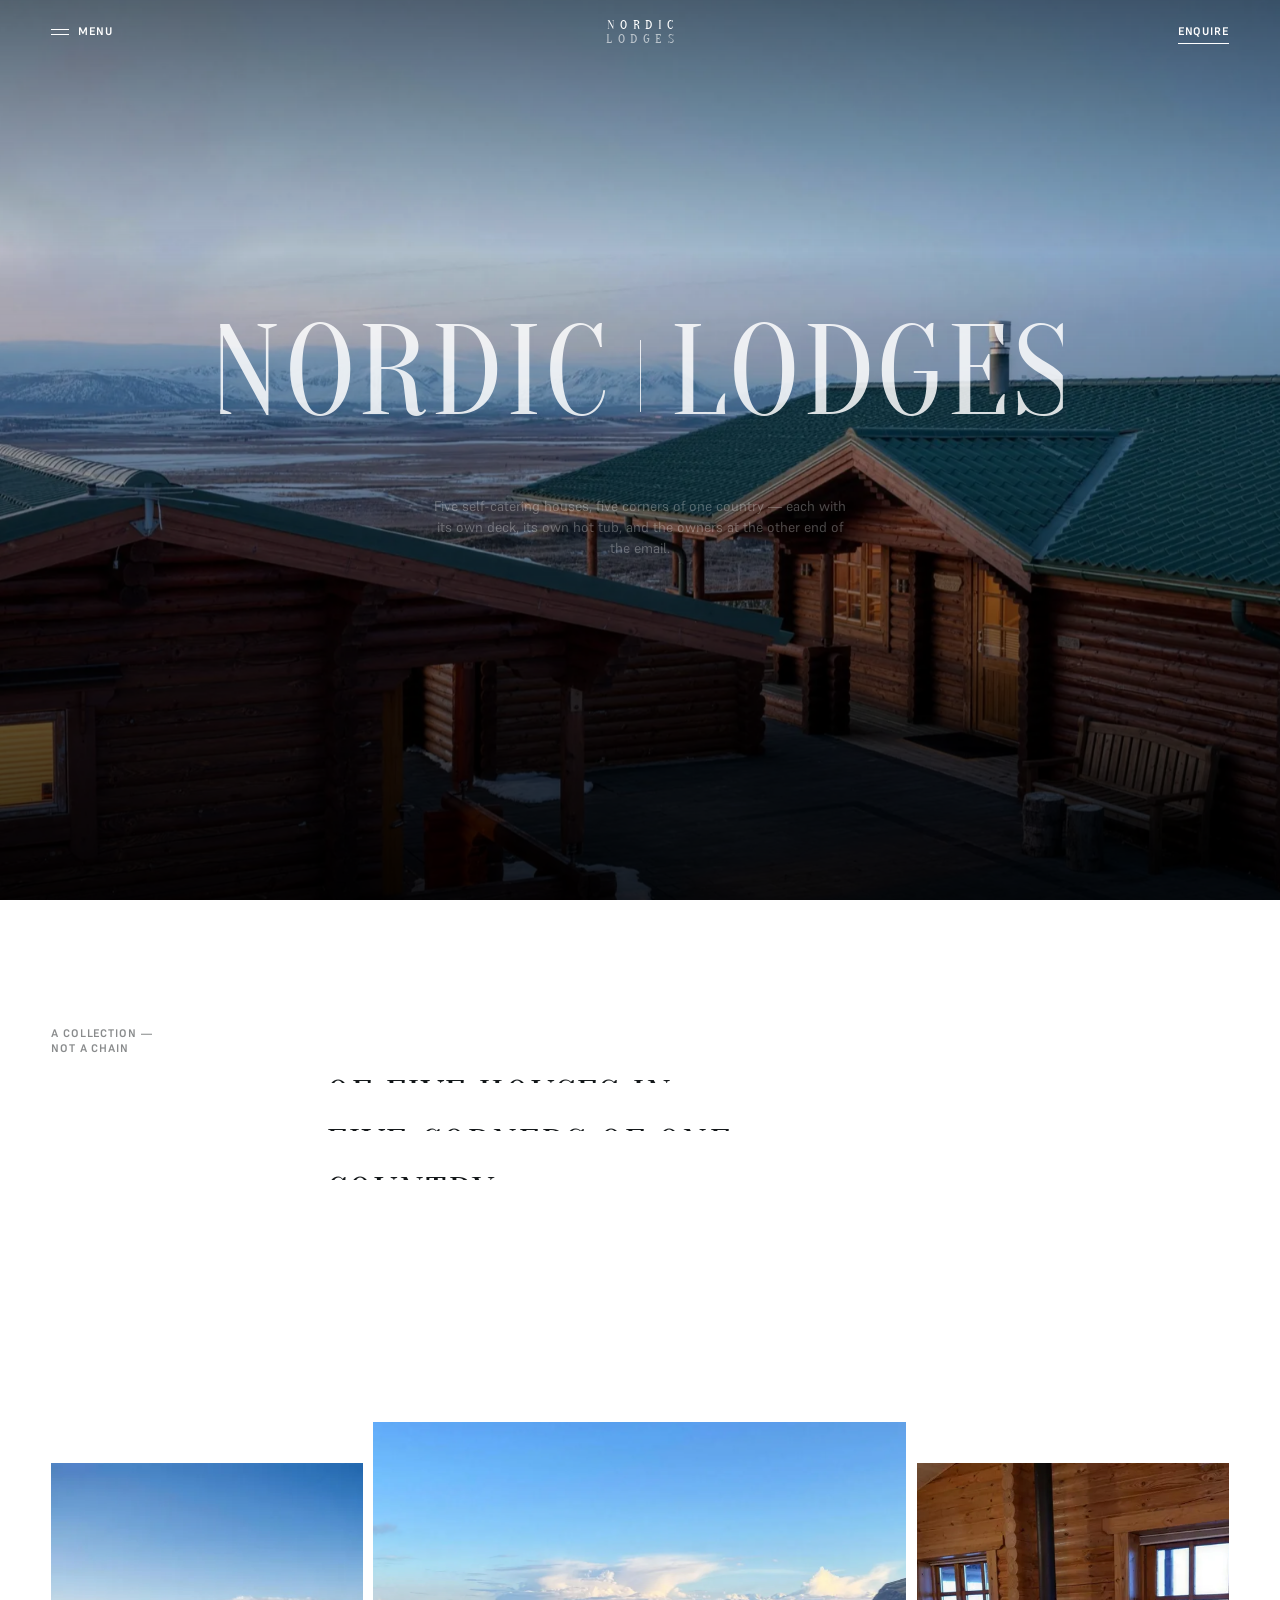
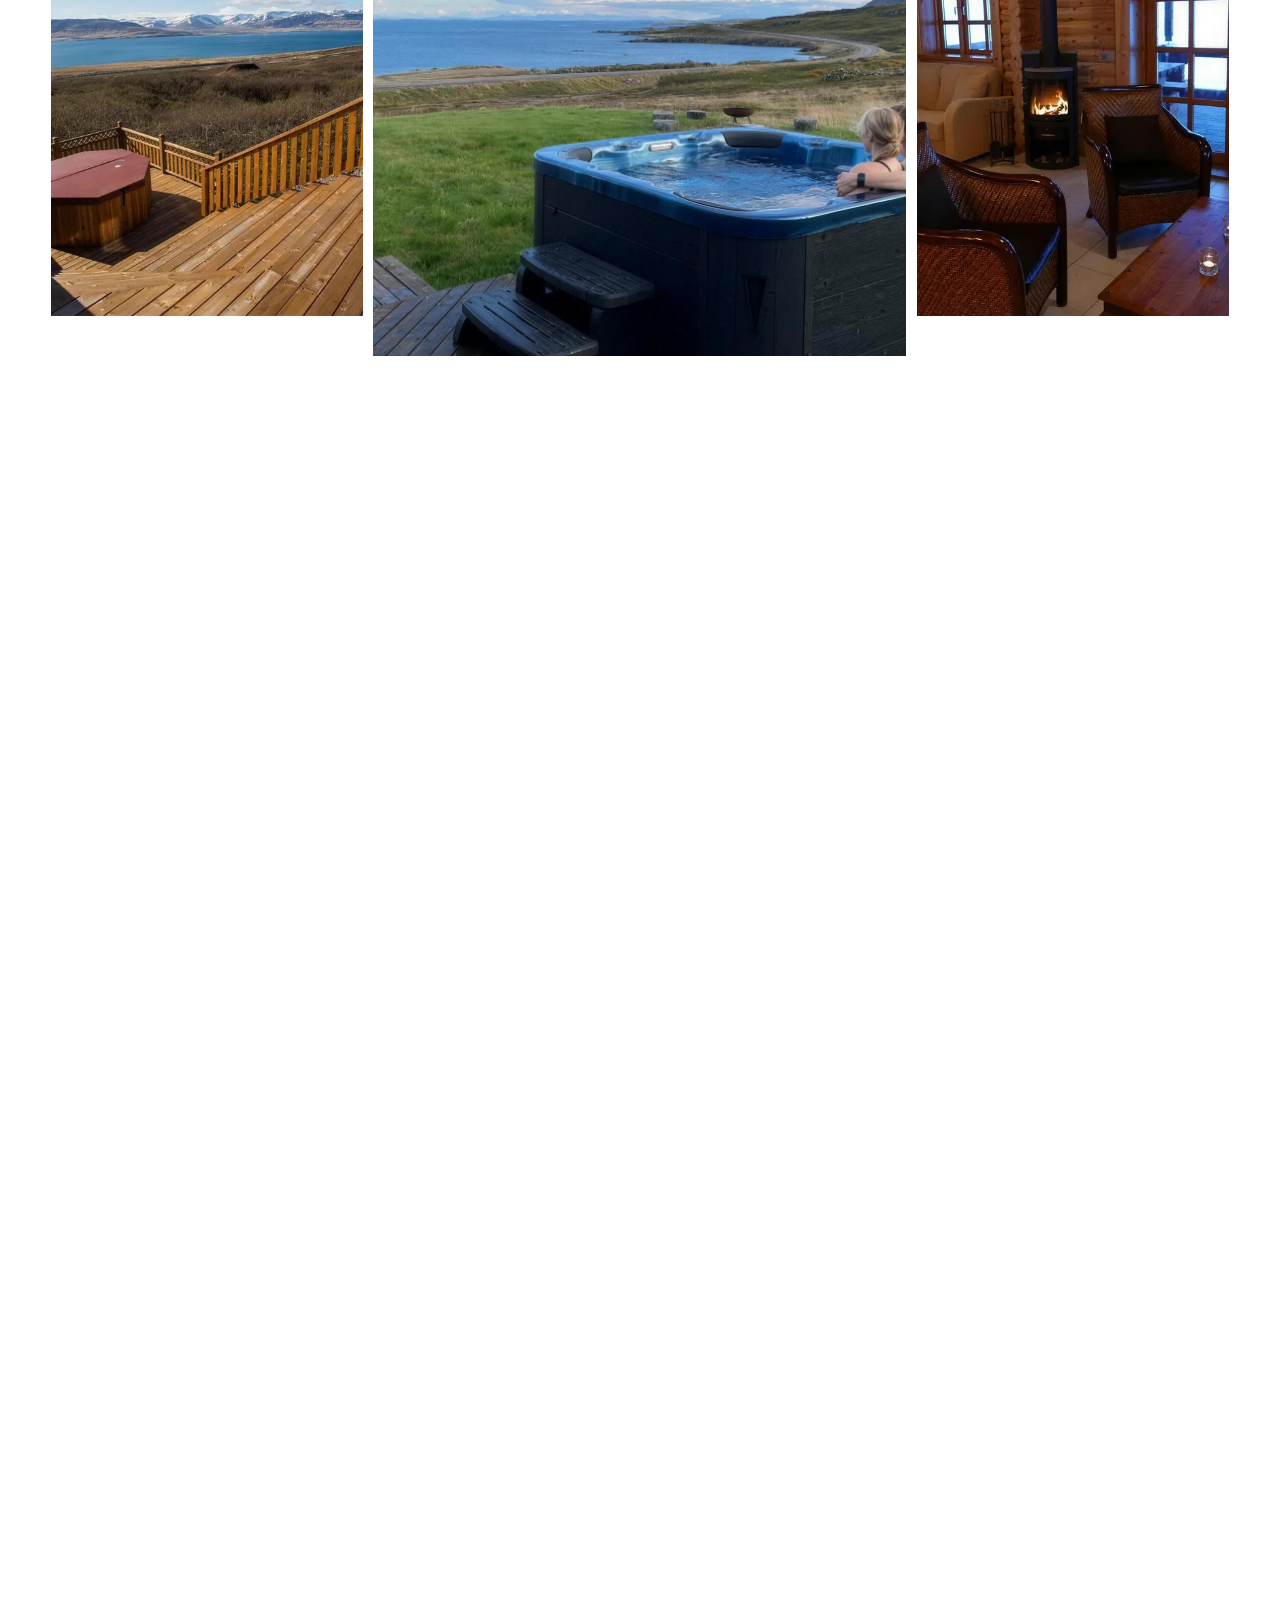
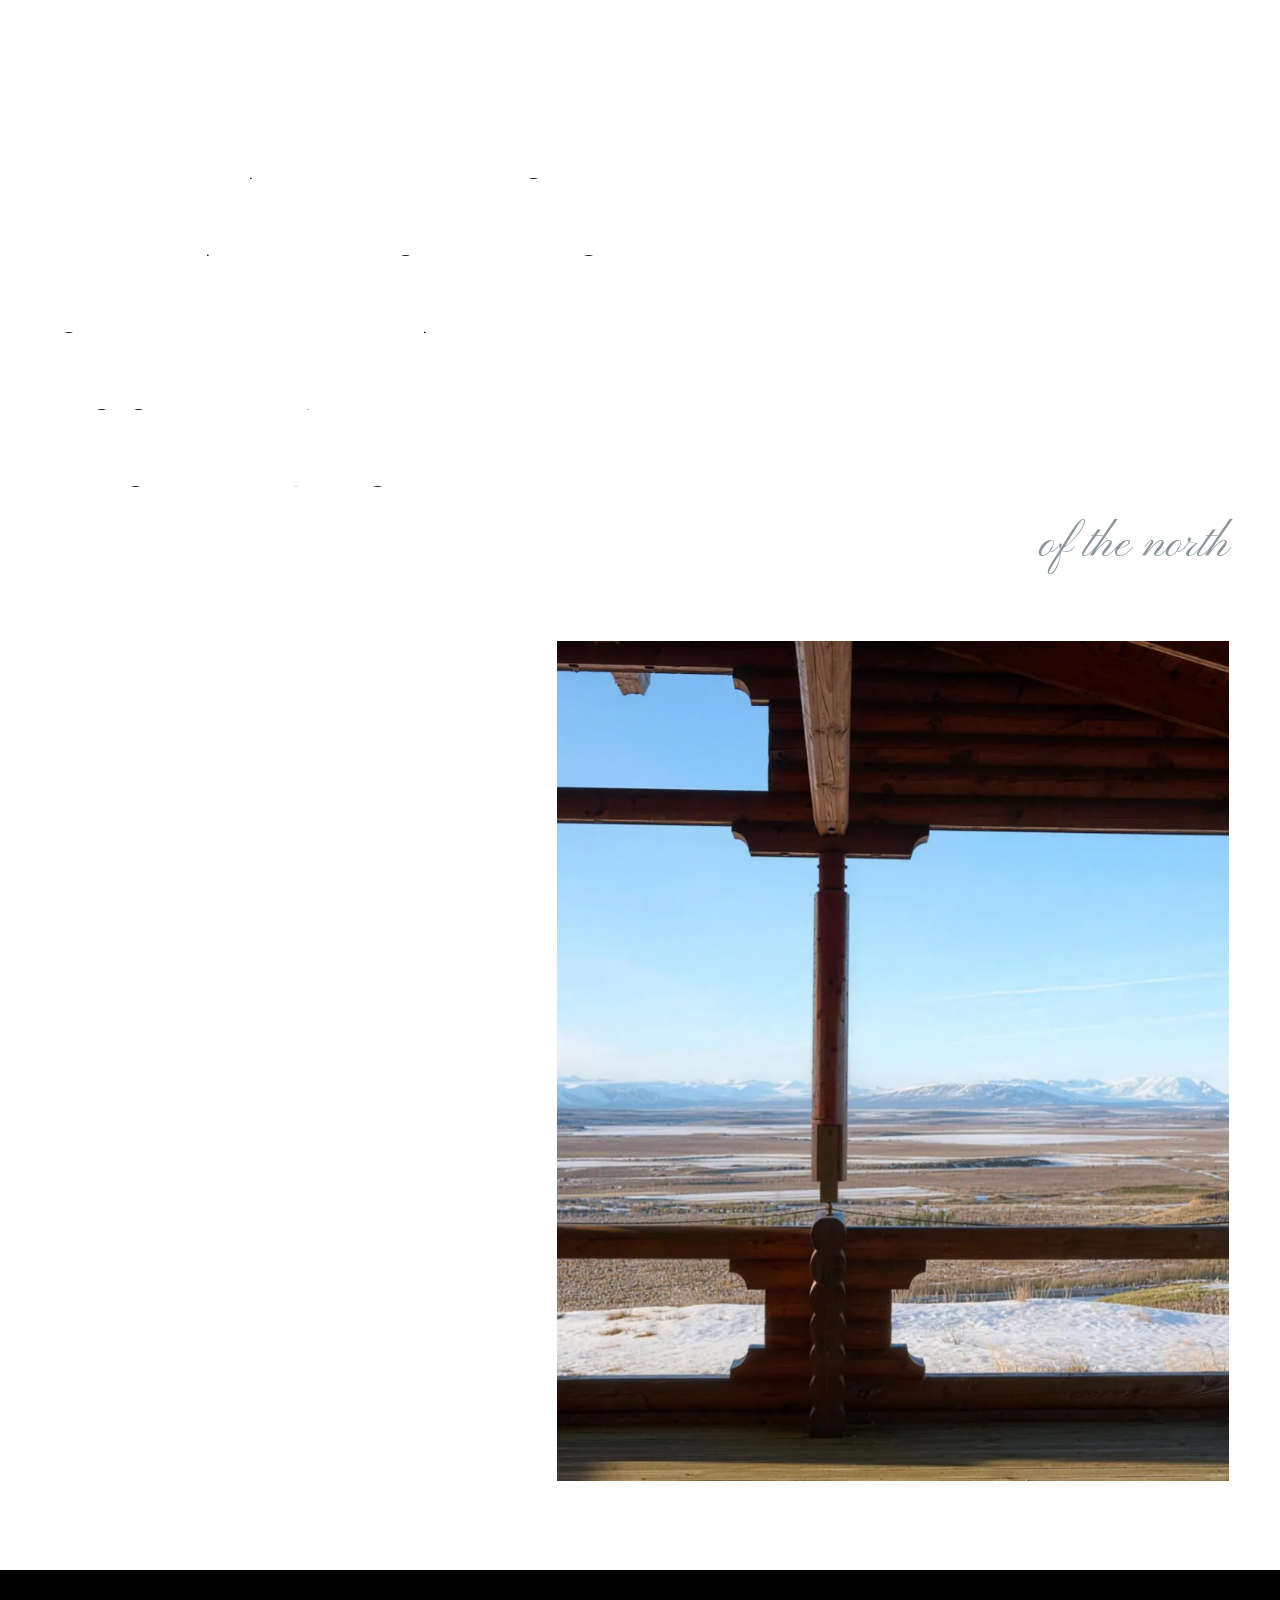
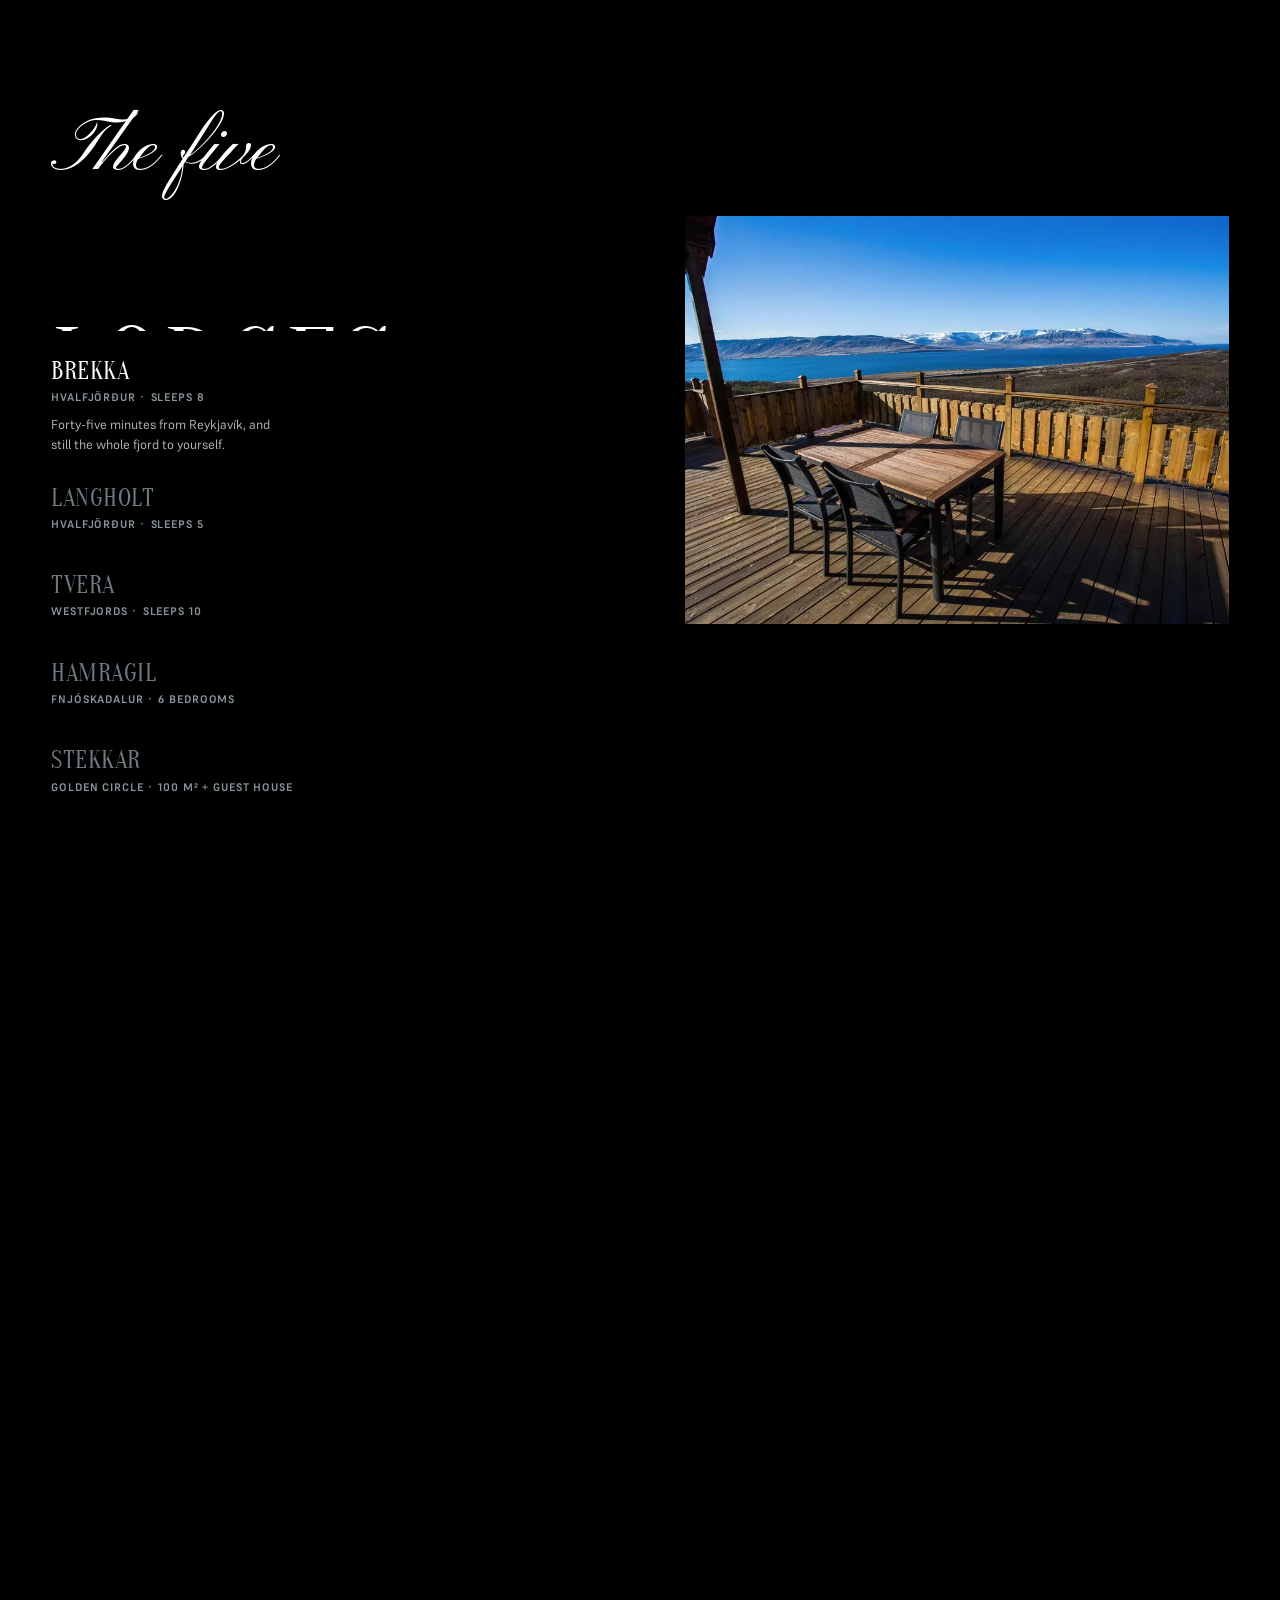
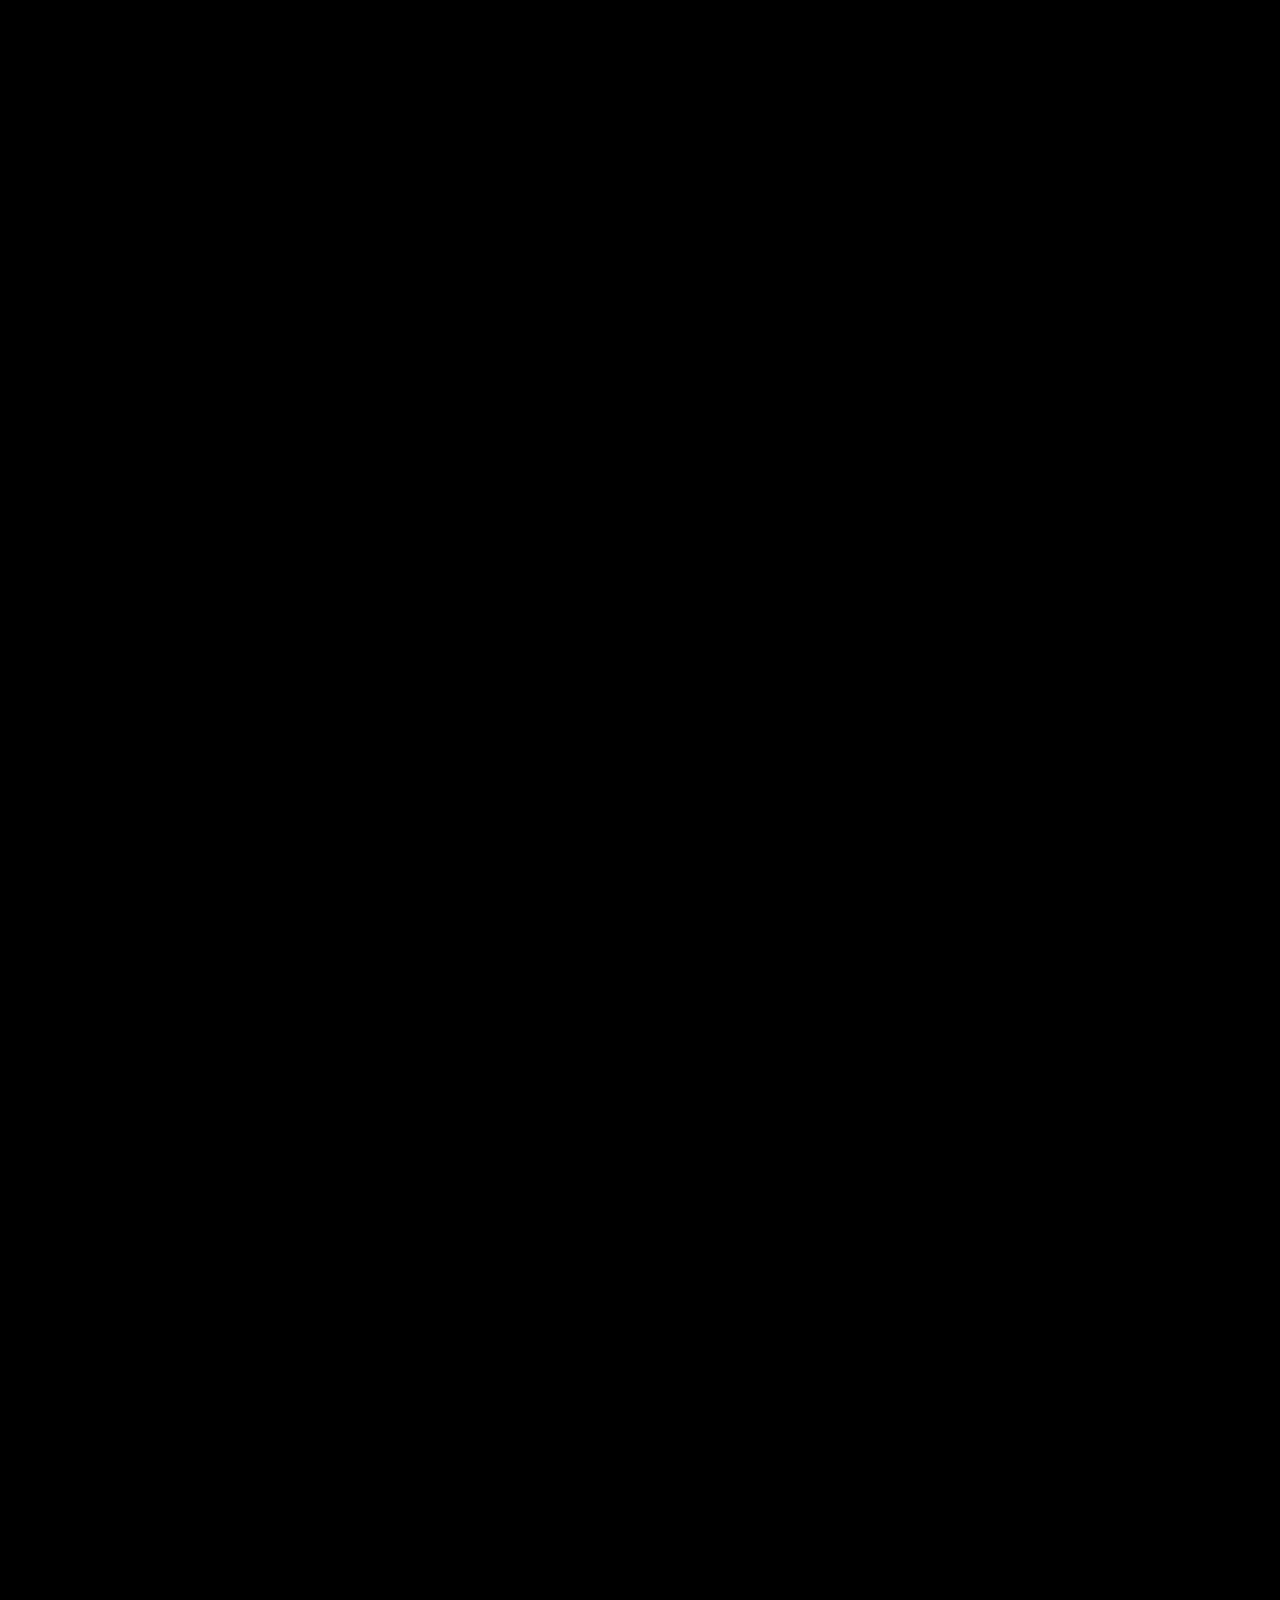
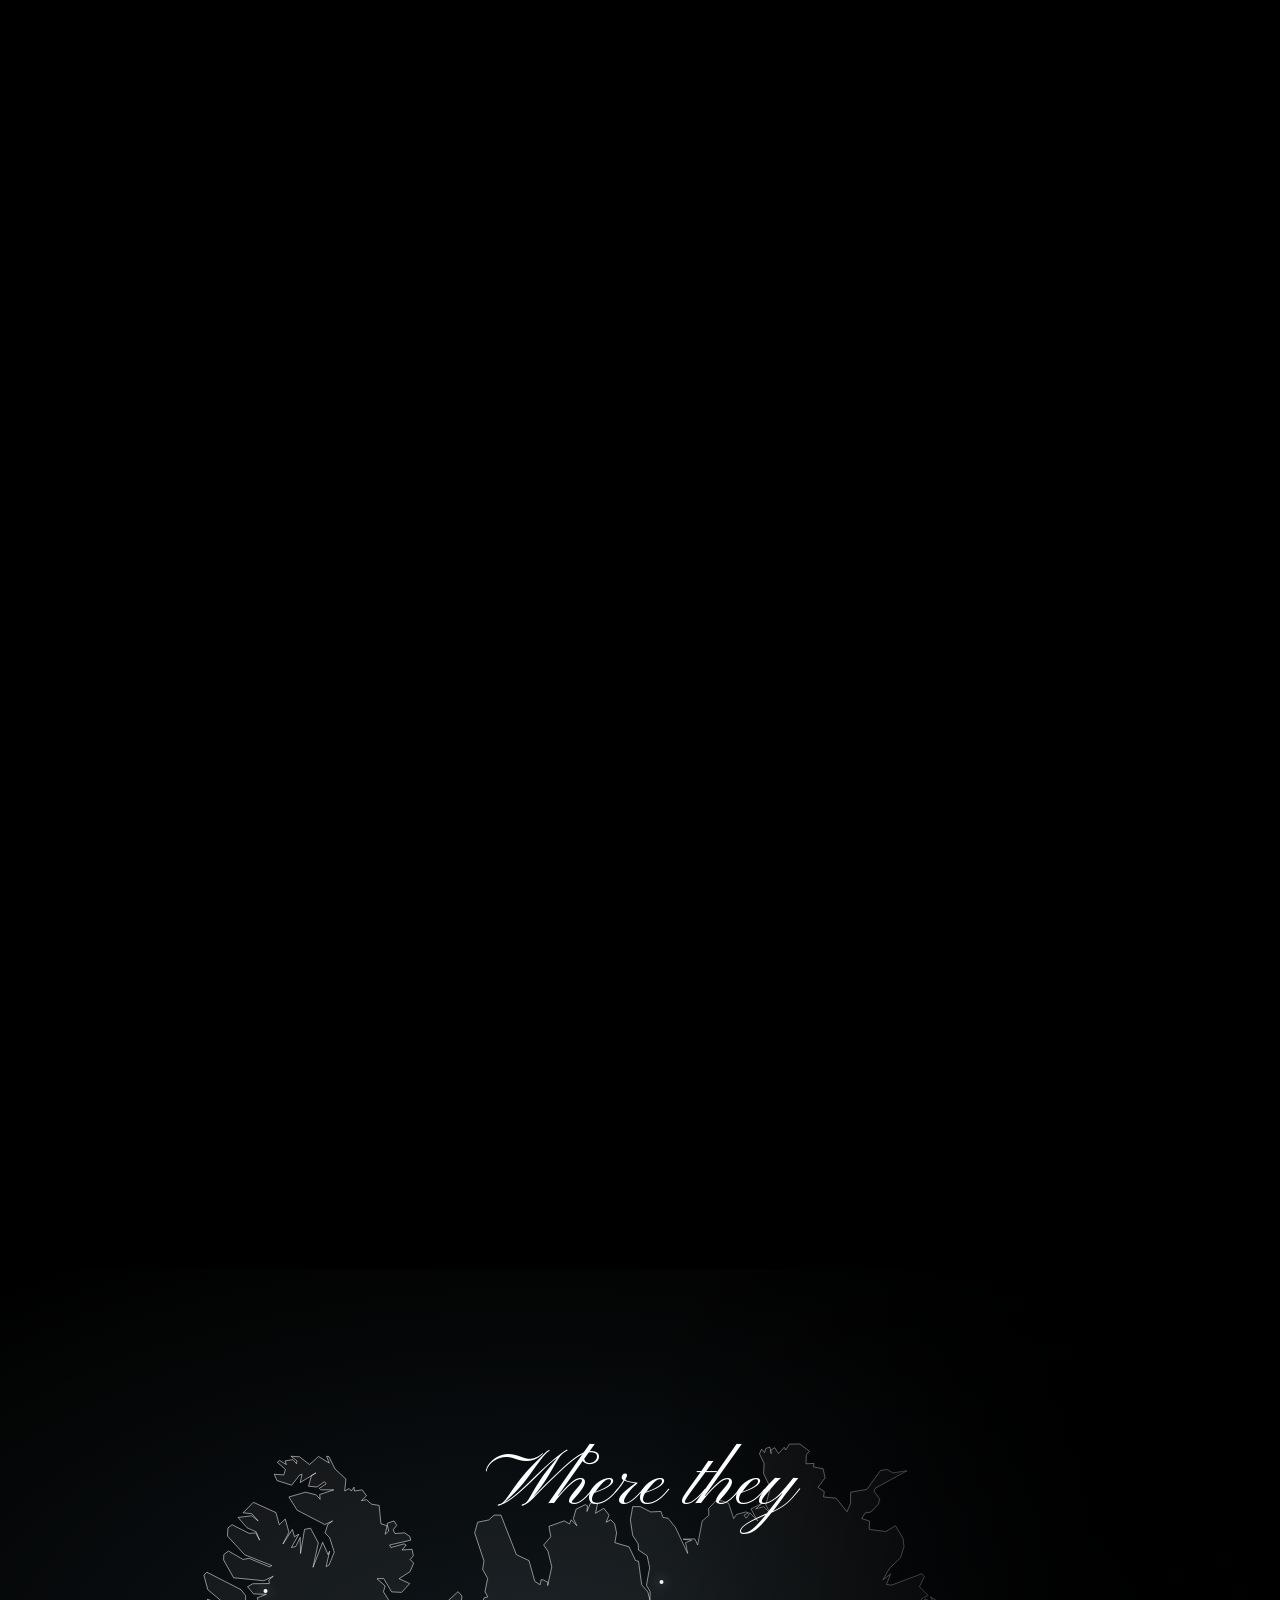
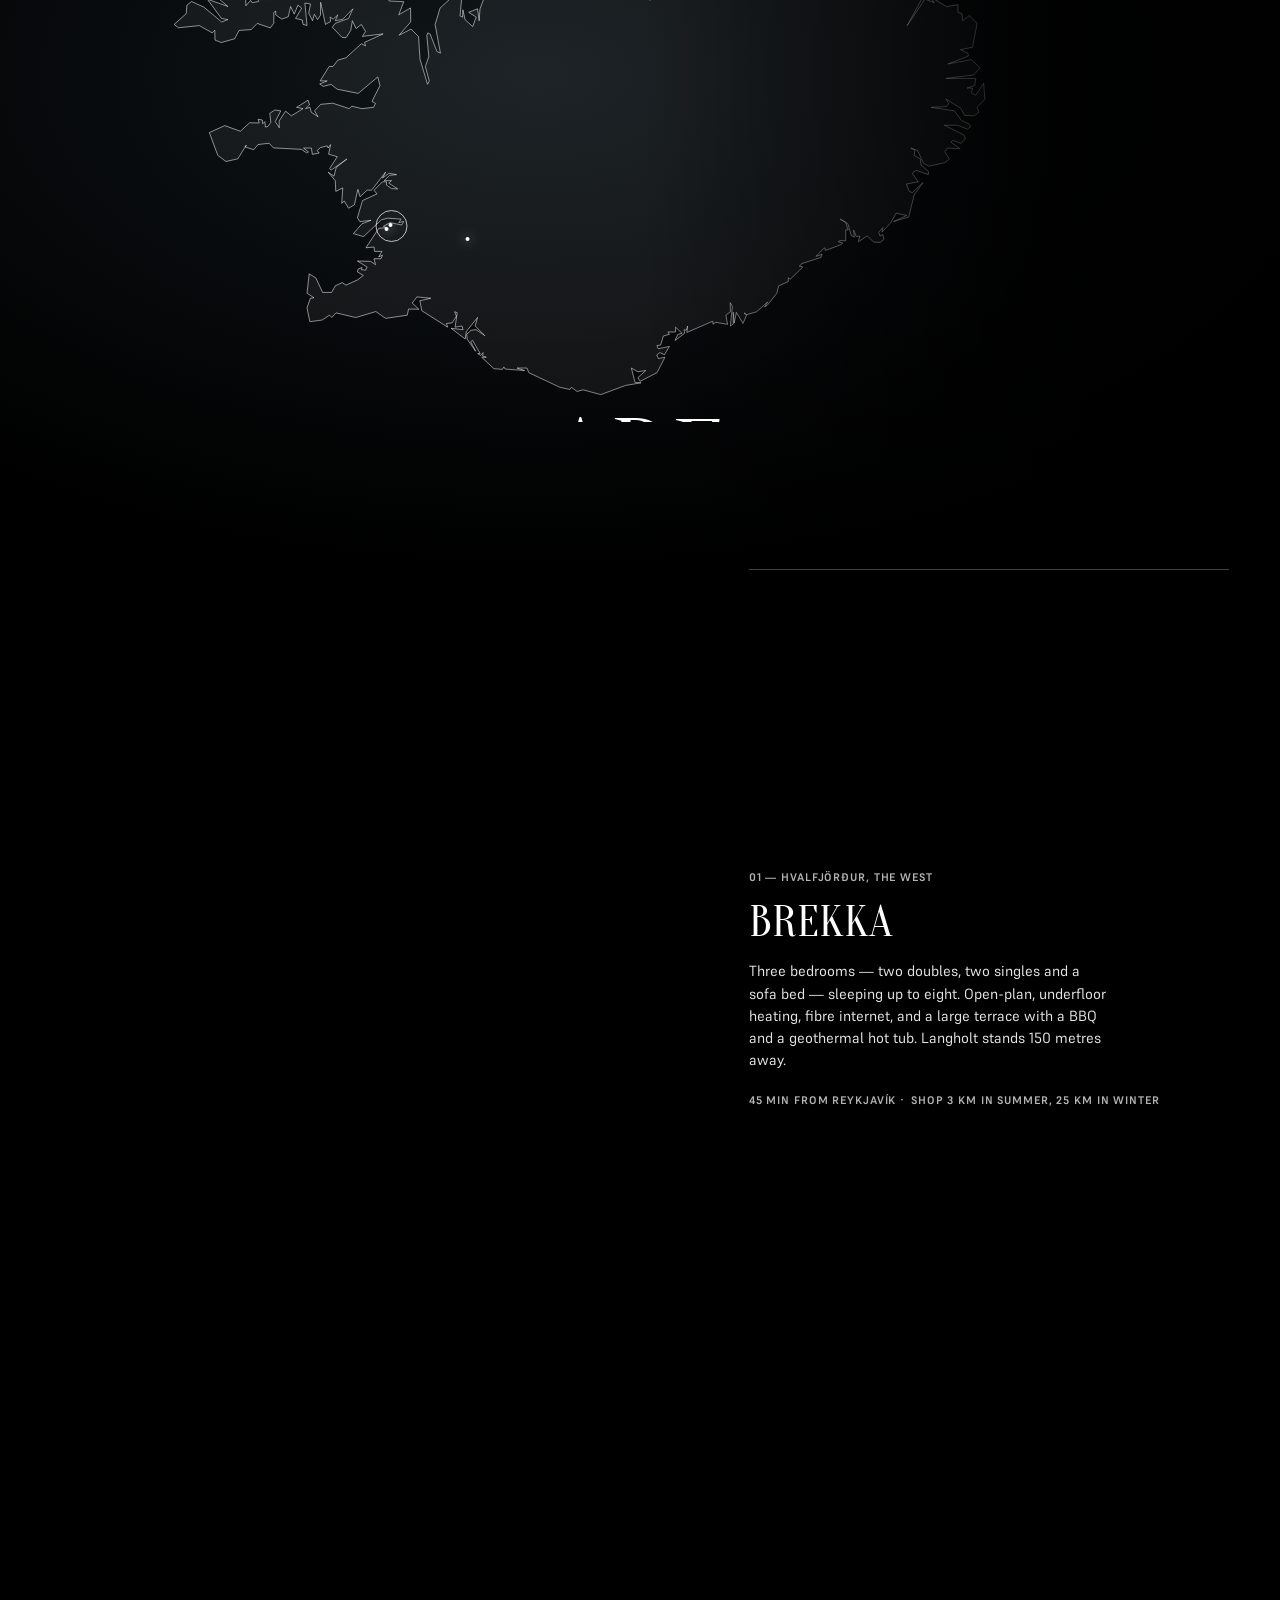
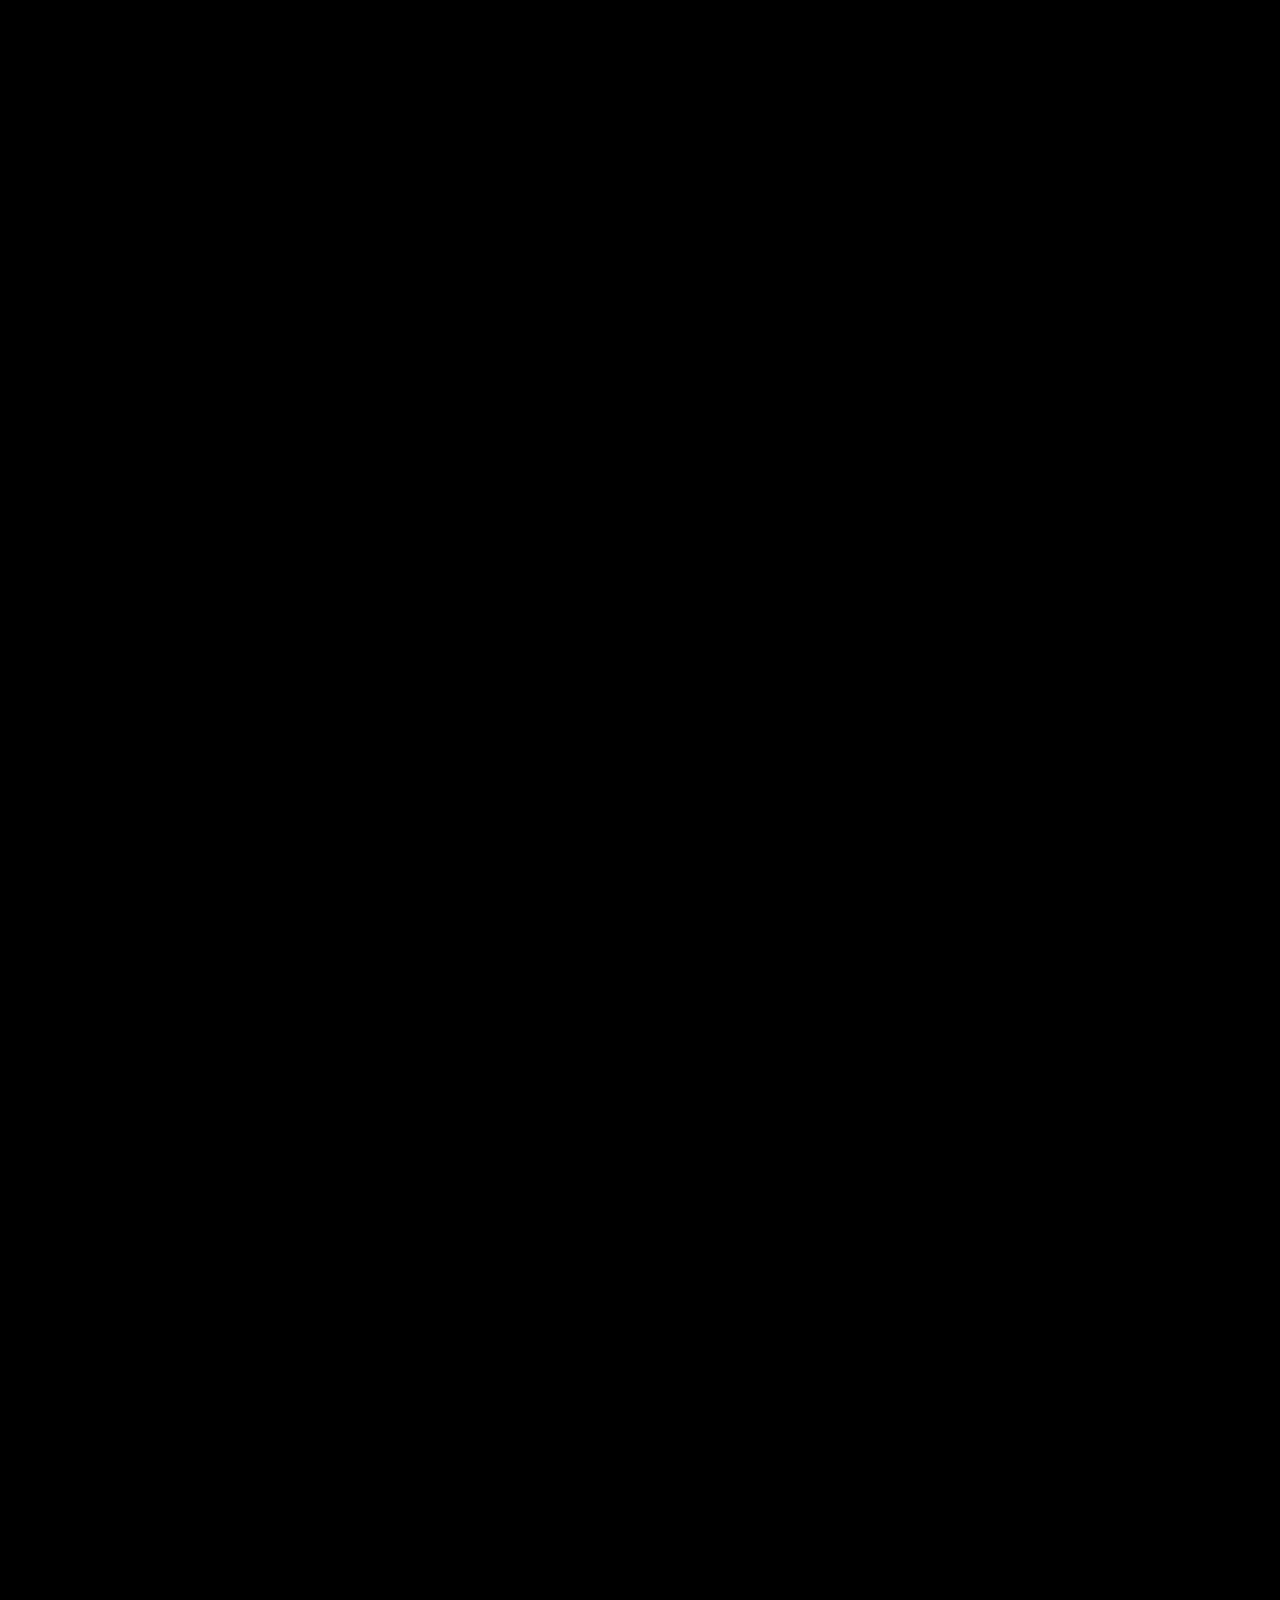
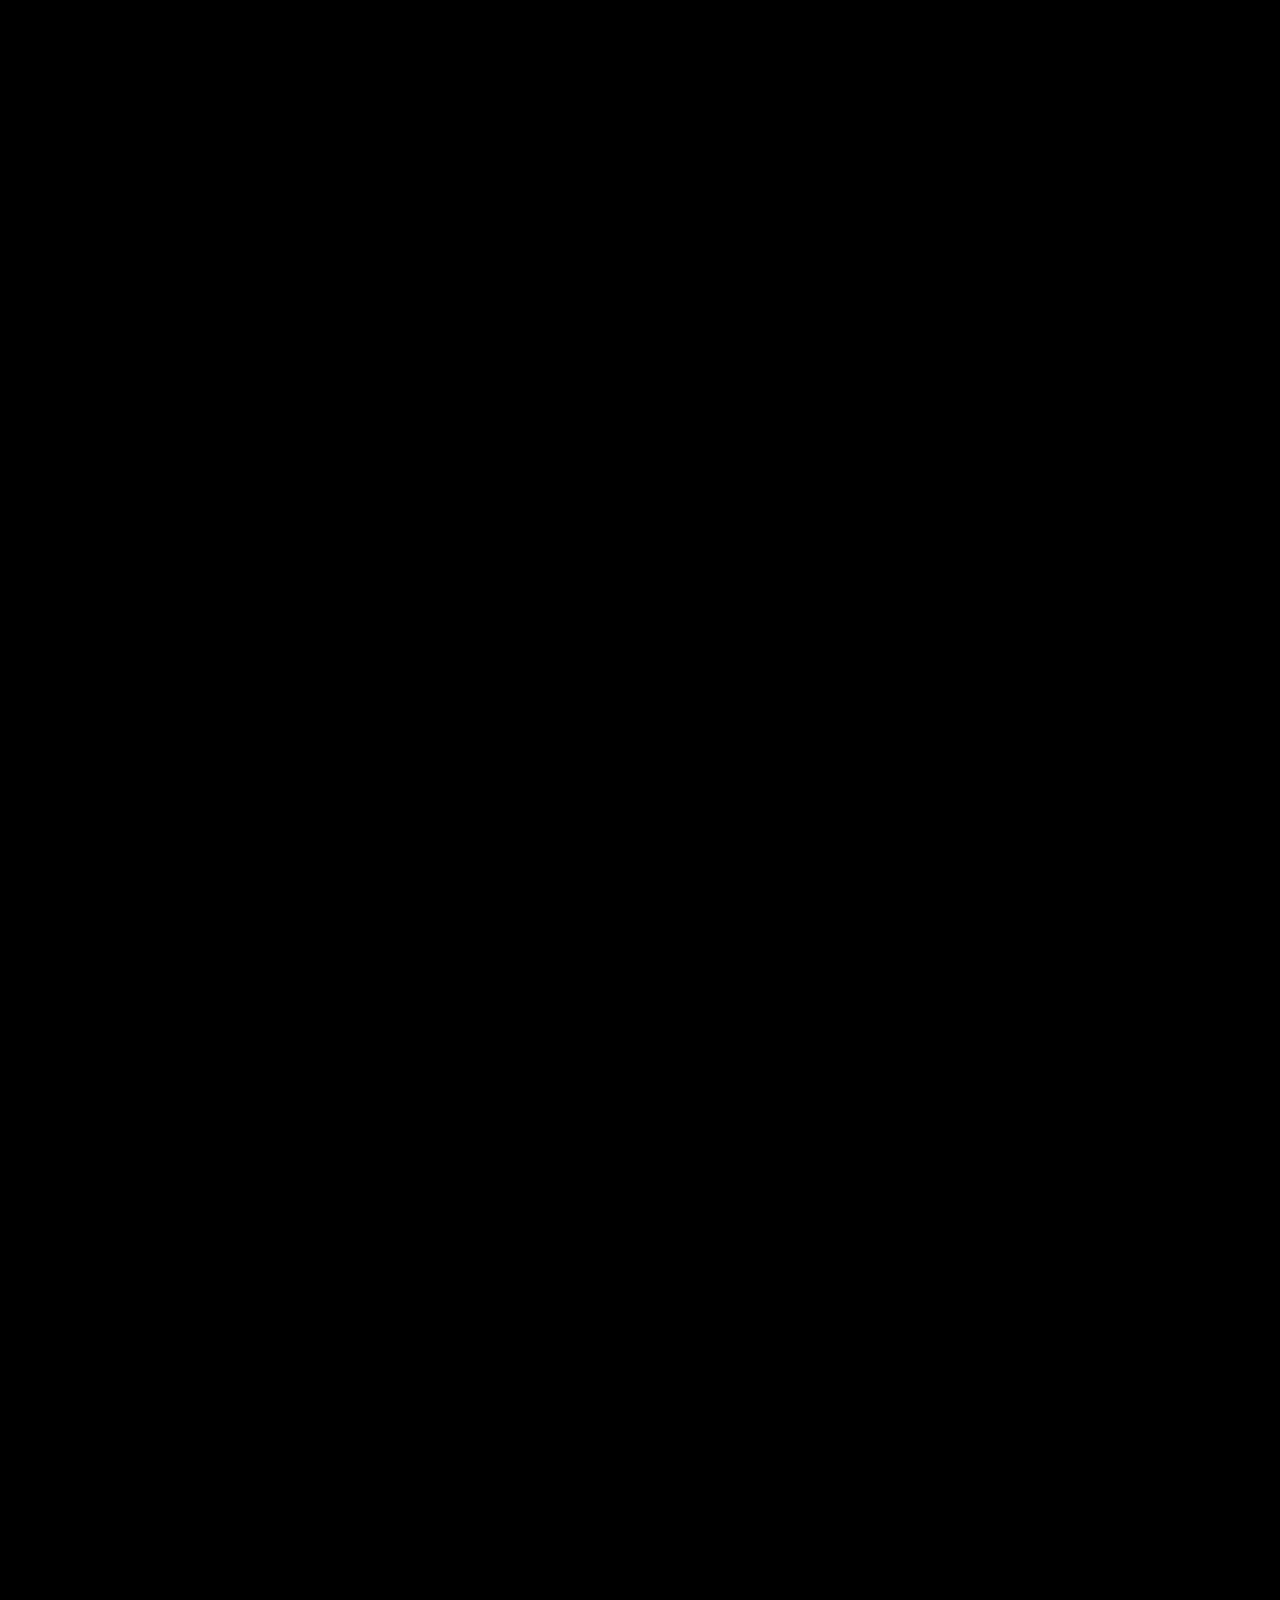
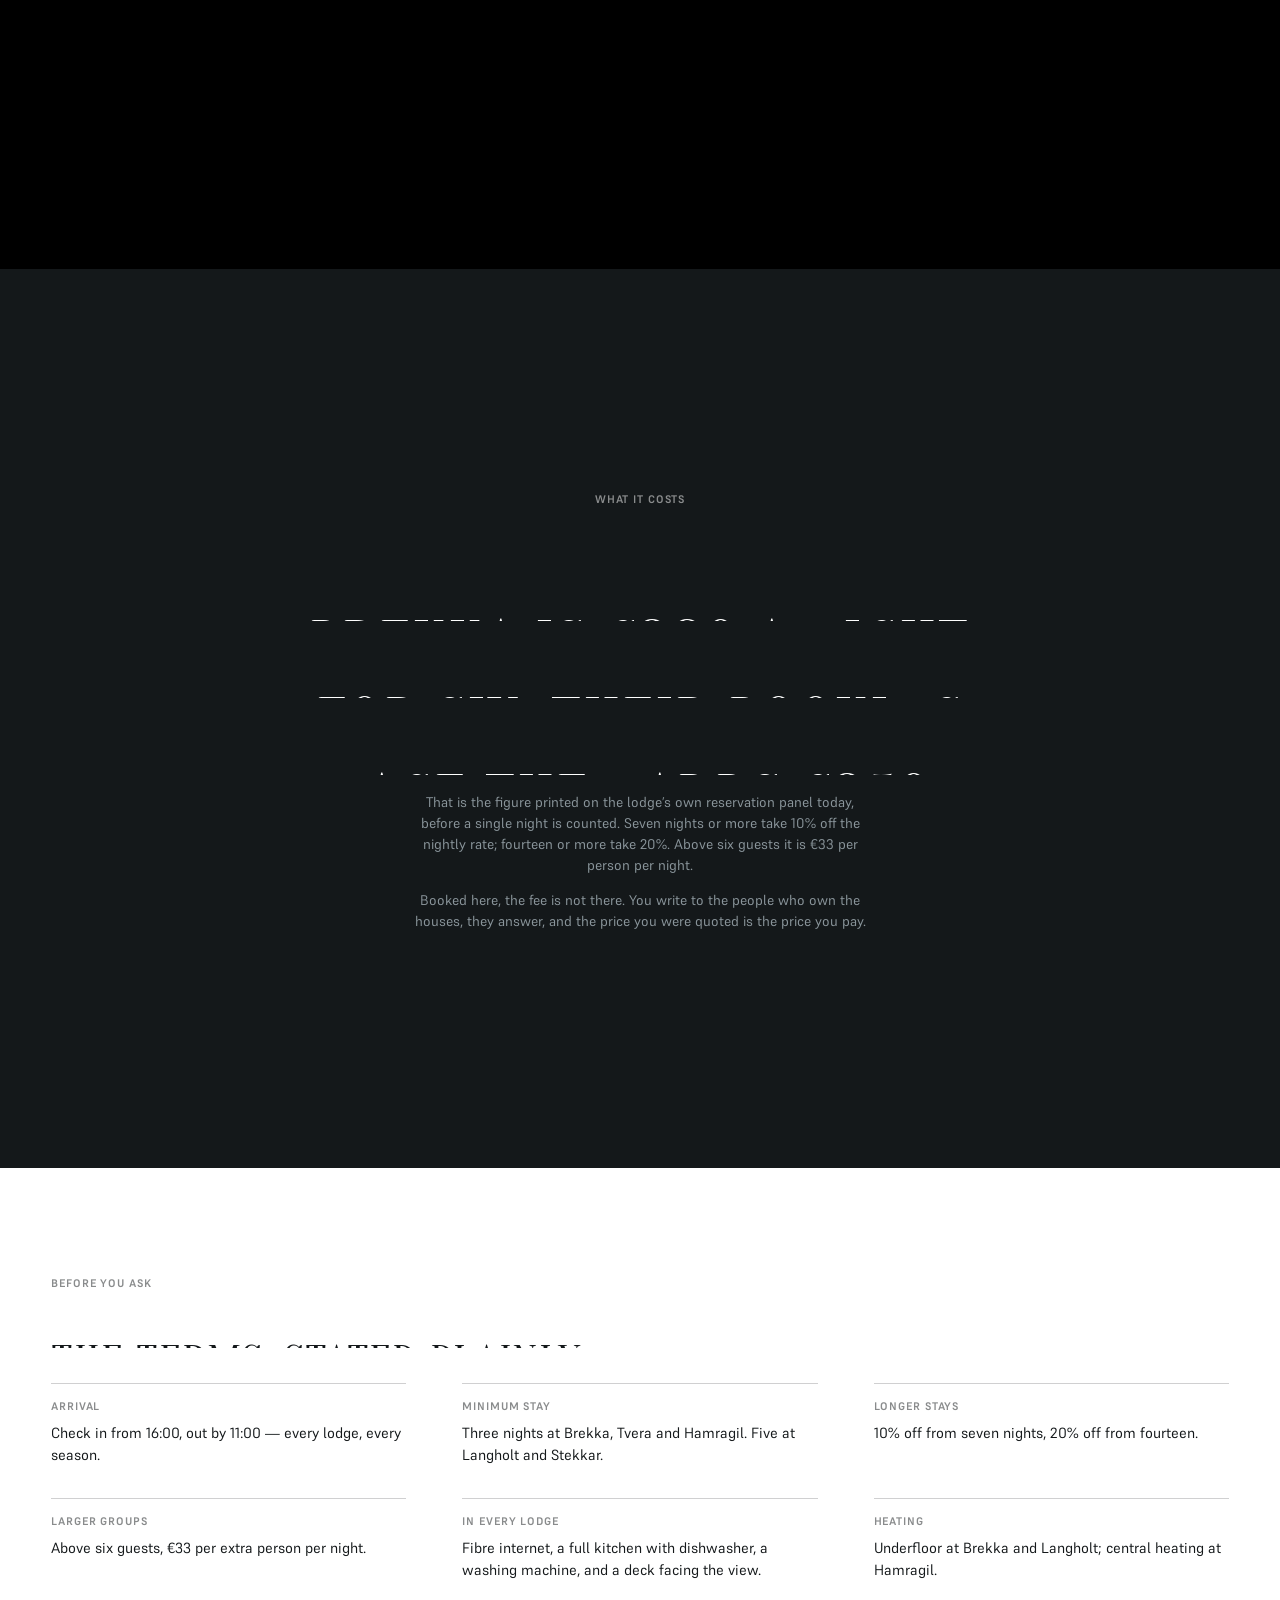
==== commit 6acf8cb5: "Deploy 4161a4d (noindex preview)" ====
--- a/index.html
+++ b/index.html
@@ -13,7 +13,7 @@
 <link rel="icon" type="image/png" sizes="180x180" href="assets/img/favicon-180.png">
 <link rel="apple-touch-icon" href="assets/img/favicon-180.png">
 <link rel="icon" href="data:image/svg+xml,%3Csvg xmlns='http://www.w3.org/2000/svg' viewBox='0 0 32 32'%3E%3Crect width='32' height='32' fill='%23000'/%3E%3Ccircle cx='16' cy='16' r='9' fill='none' stroke='%236E7A80' stroke-width='1.2'/%3E%3Ccircle cx='16' cy='16' r='2' fill='%23fff'/%3E%3C/svg%3E">
-<link rel="stylesheet" href="styles.css?v=4237be8e">
+<link rel="stylesheet" href="styles.css?v=2aa3d620">
 </head>
 <body class="ui-dark is-loading">
 
@@ -284,6 +284,6 @@
 <script src="assets/vendor/gsap.min.js"></script>
 <script src="assets/vendor/ScrollTrigger.min.js"></script>
 <script src="assets/vendor/lenis.min.js"></script>
-<script src="app.js?v=4fde85dd"></script>
+<script src="app.js?v=cd0bab46"></script>
 </body>
 </html>
--- a/styles.css
+++ b/styles.css
@@ -76,9 +76,11 @@
 
 /* ── §5 reveals: title (char stagger), text (line), subtitle, block ──────── */
 .rl { display: block; overflow: hidden; padding: .12em 0 .3em; margin: -.12em 0 -.3em; }
-.rl > i { display: block; font-style: inherit; transform: translateY(120%) scale(1.25); transform-origin: 0 100%; }
-html:not(.js) .rl > i { transform: none; }
-.rl.in > i { transform: none; transition: transform 1.4s var(--title); }
+.rl > i { display: block; font-style: inherit; white-space: nowrap; }
+.rw { display: inline-block; font-weight: inherit; font-style: inherit;
+  transform: translateY(115%); will-change: transform; }
+html:not(.js) .rw { transform: none; }
+.rl.in .rw { transform: none; transition: transform 1.05s var(--title); }
 /* §9 text blocks slide in 60px on the slide-in curve — never a bare fade */
 [data-reveal="text"] { opacity: 0; transform: translateY(60px); }
 [data-reveal="subtitle"] { opacity: 0; transform: translateY(24px); }
@@ -396,7 +398,7 @@
 }
 
 @media (prefers-reduced-motion: reduce) {
-  .rl > i { transform: none !important; }
+  .rl > i, .rw { transform: none !important; }
   [data-reveal] { opacity: 1 !important; transform: none !important; clip-path: none !important; }
   [data-reveal="img"] img { transform: none !important; }
   .stage__plate.is-on, .loc__card, .quotes__list blockquote { opacity: 1; }
